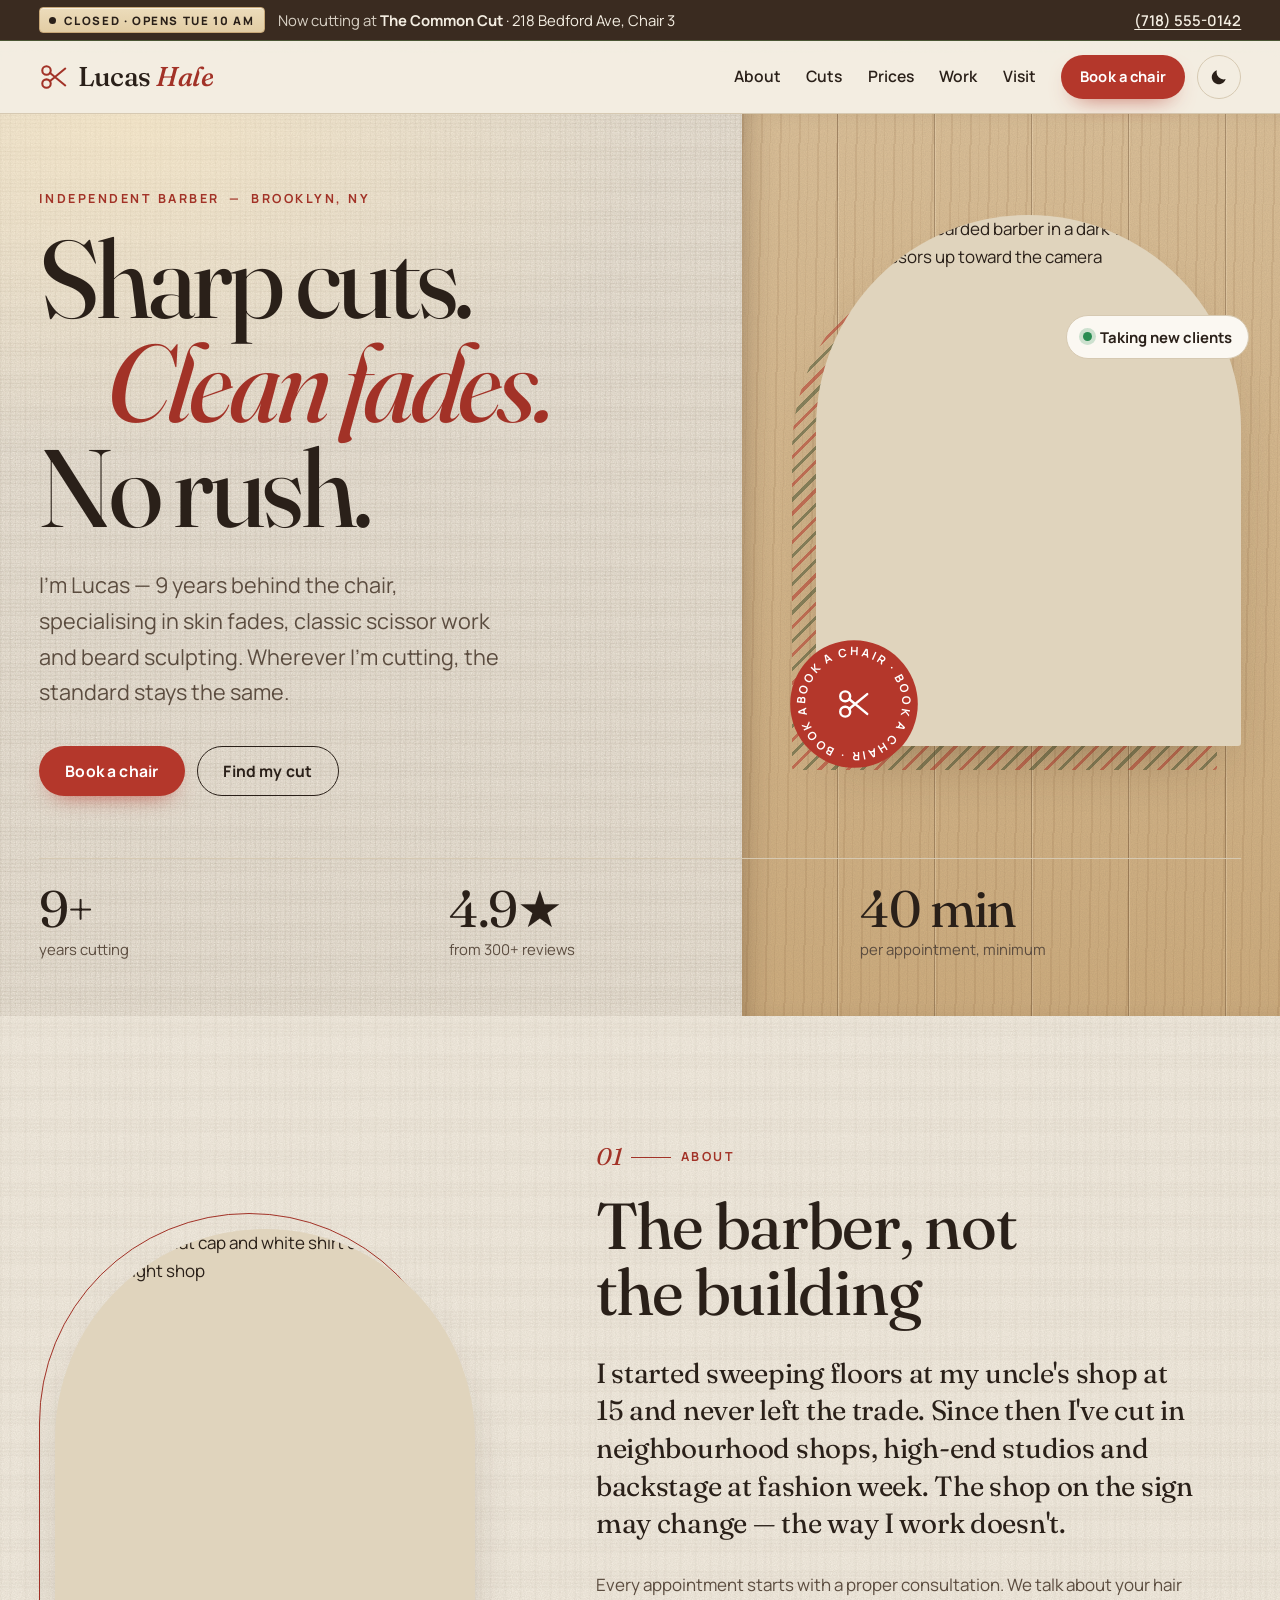
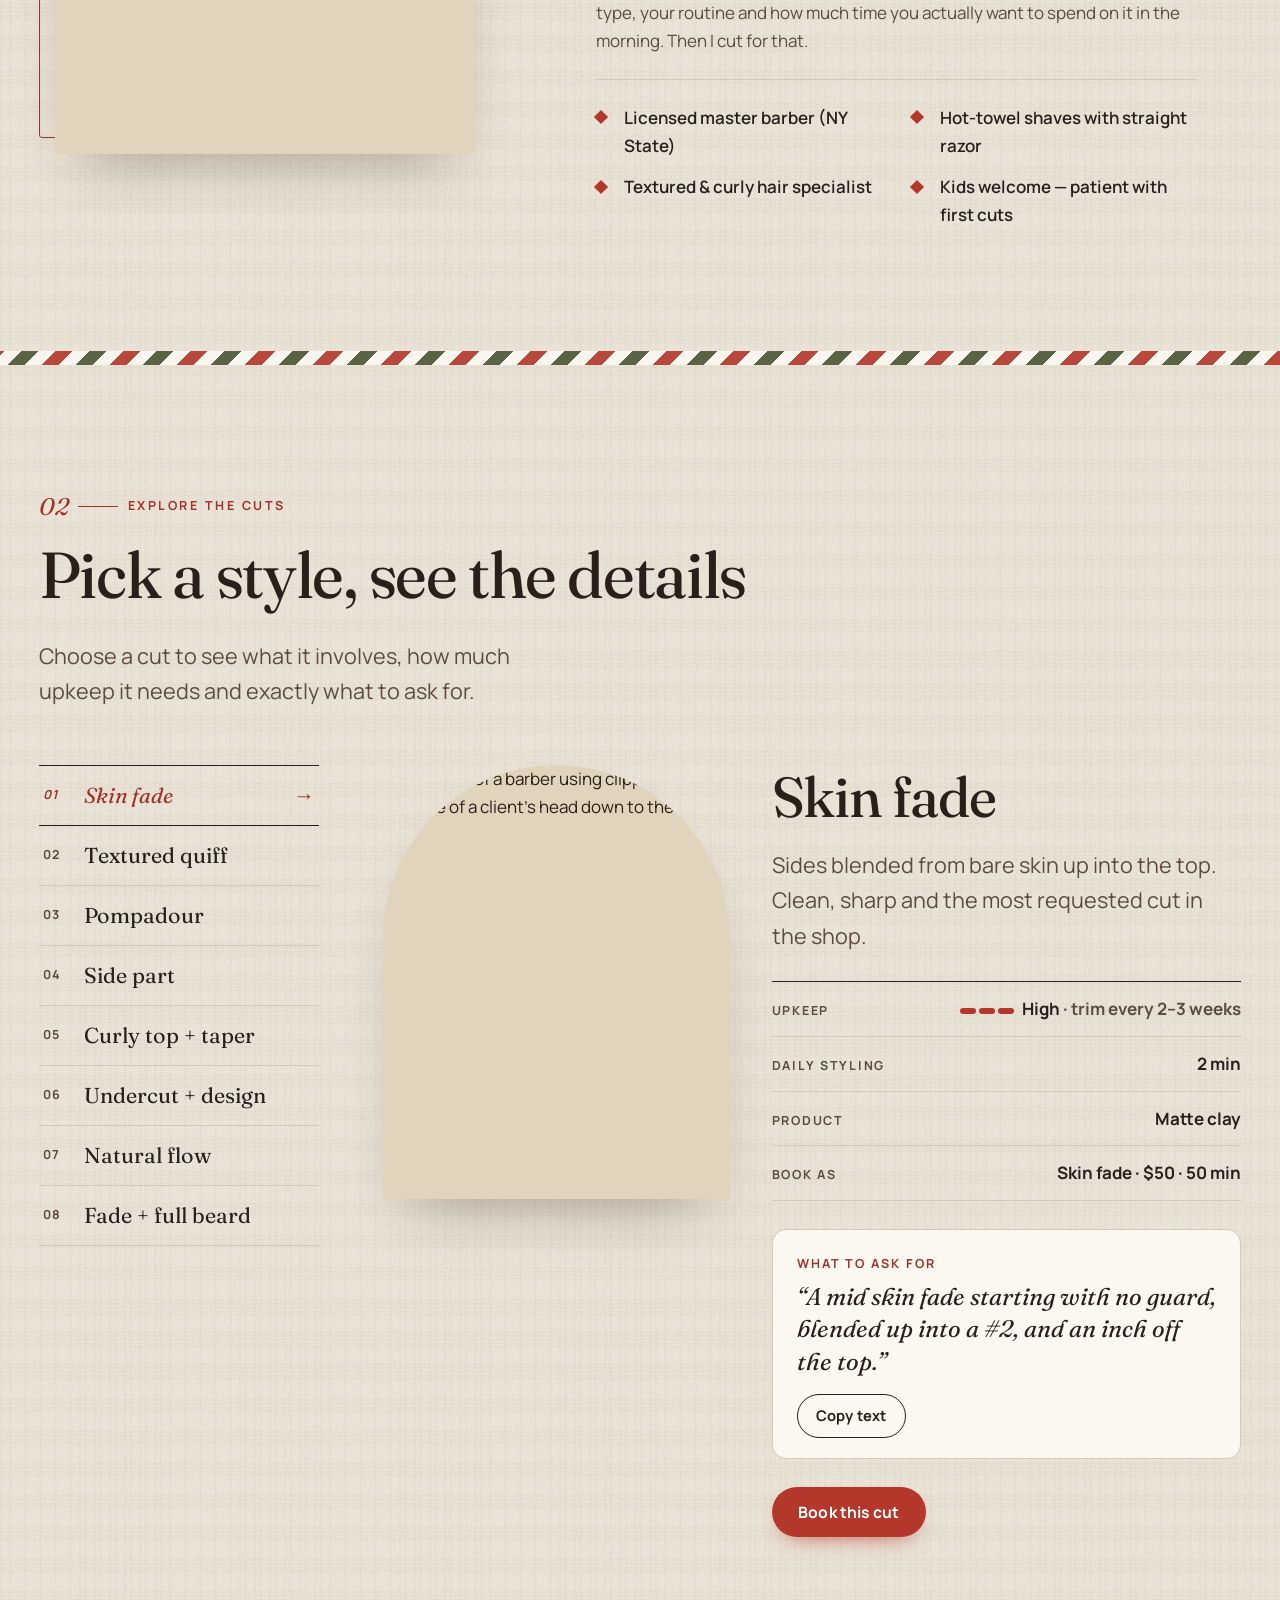
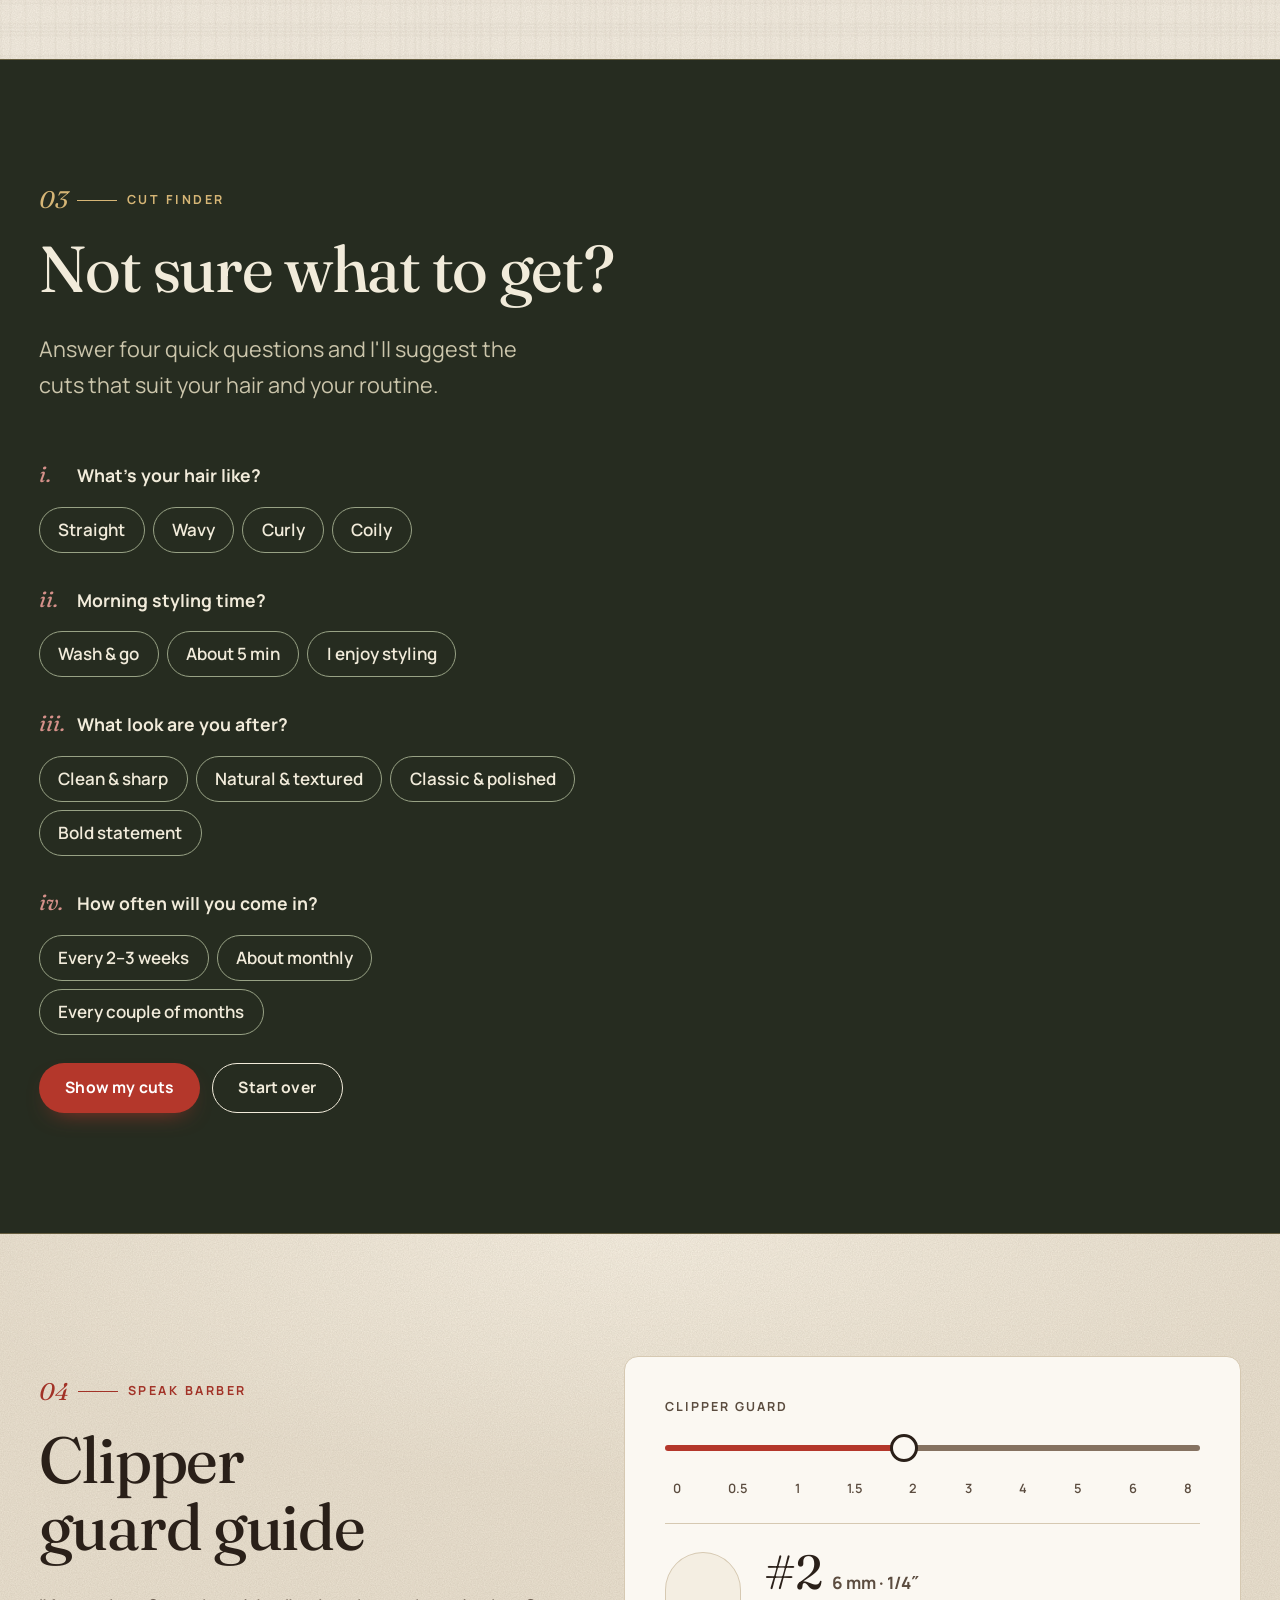
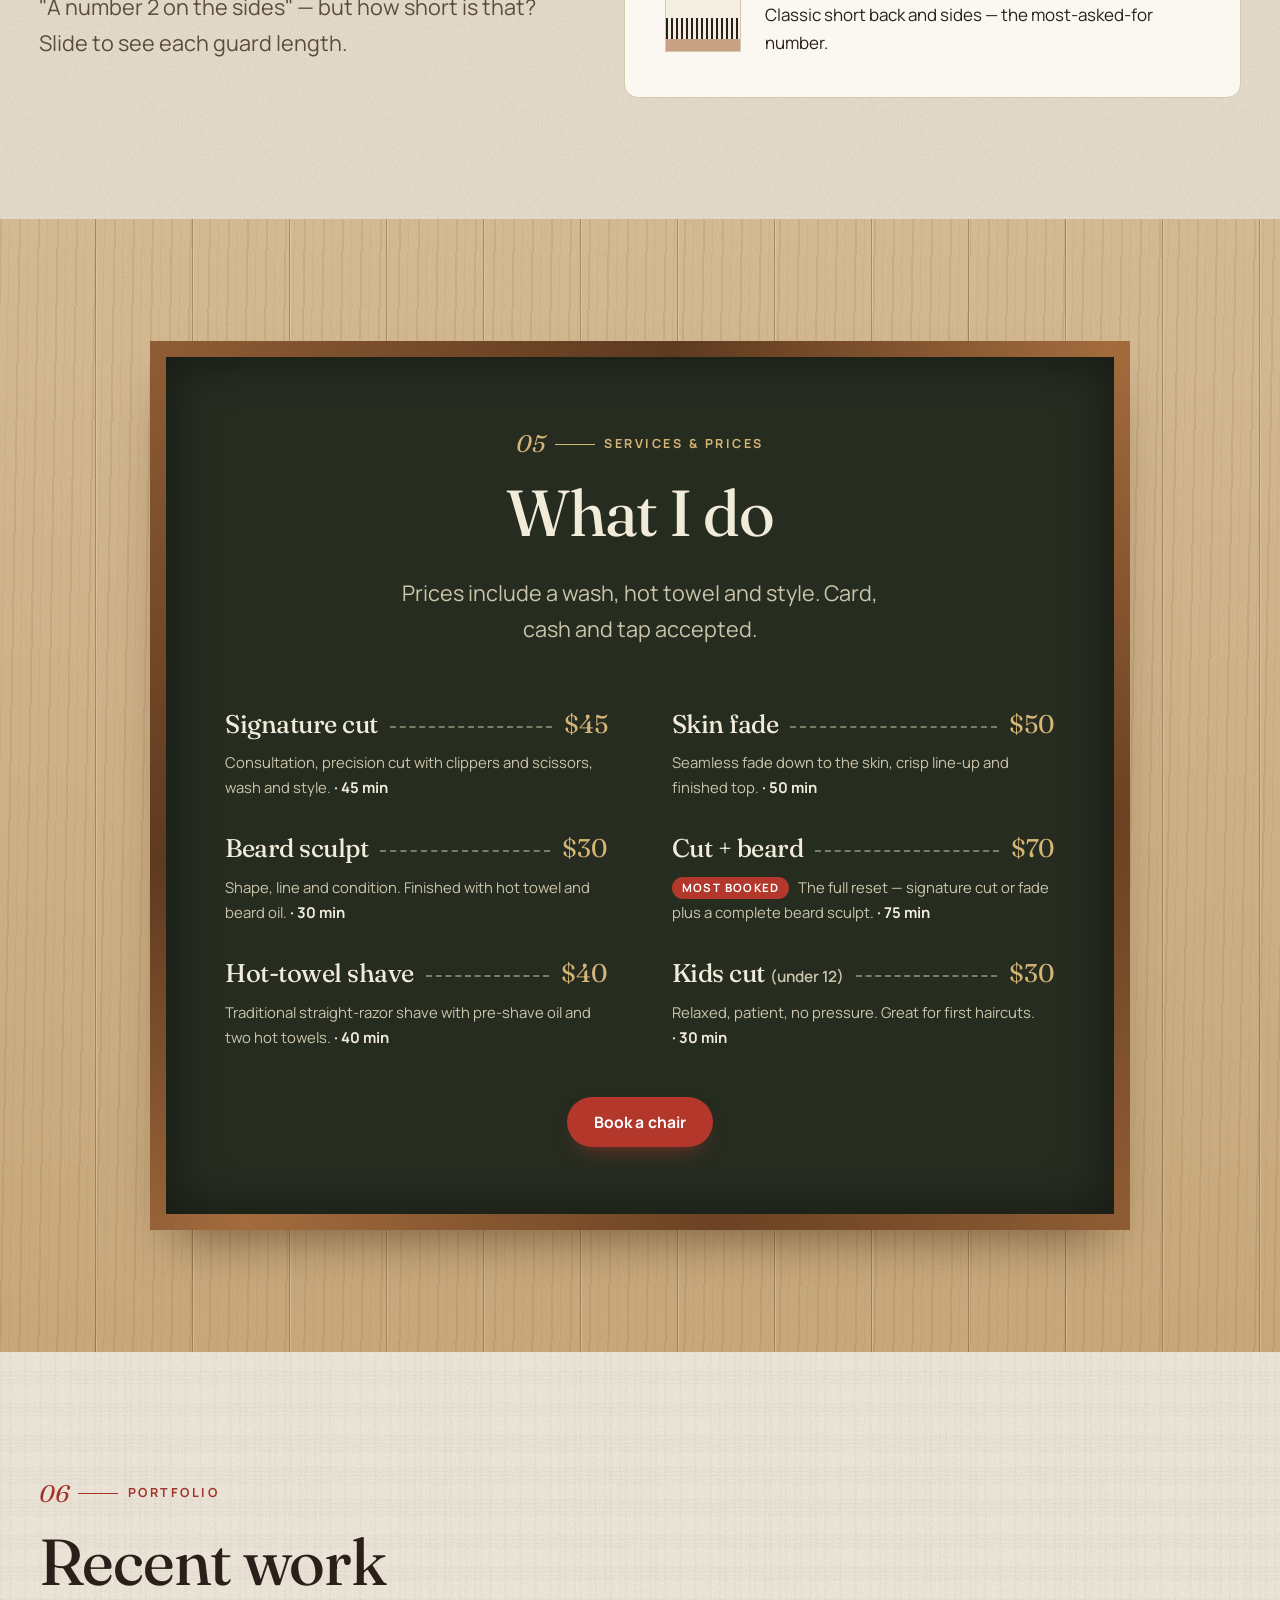
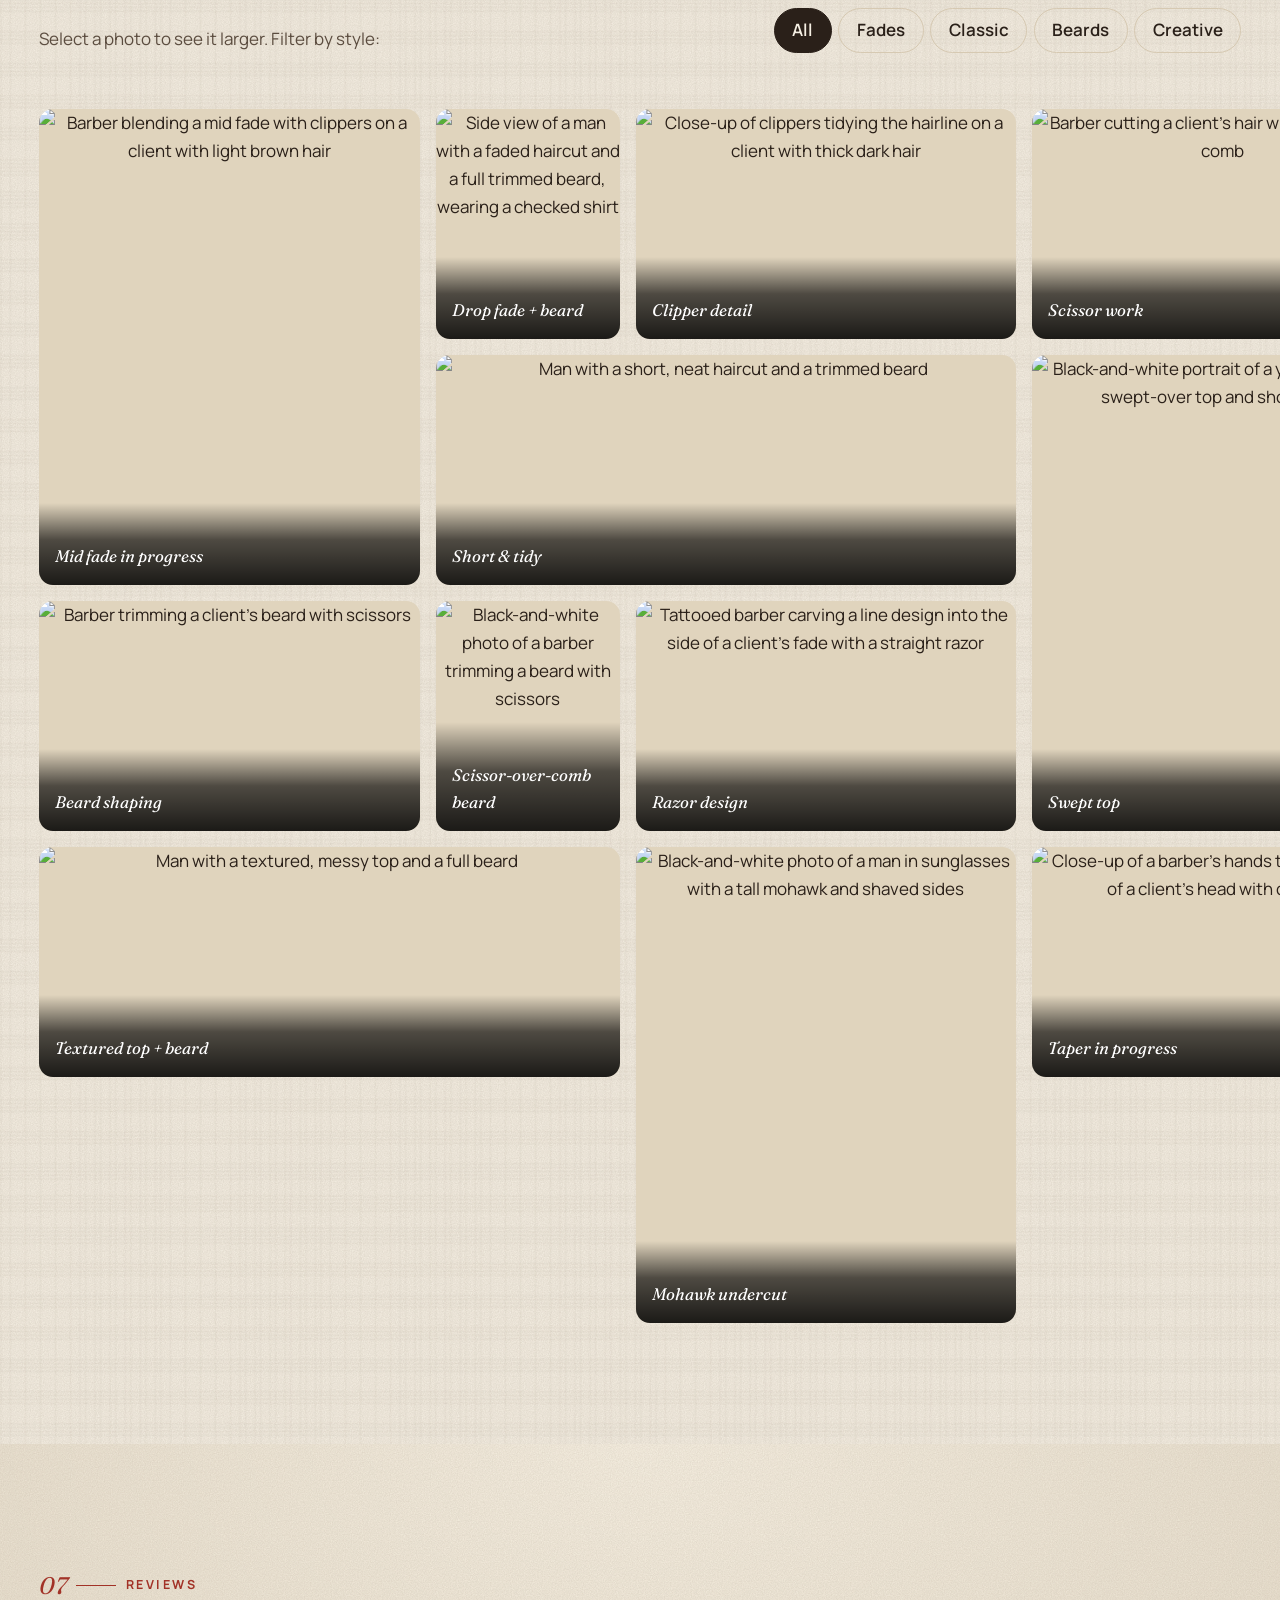
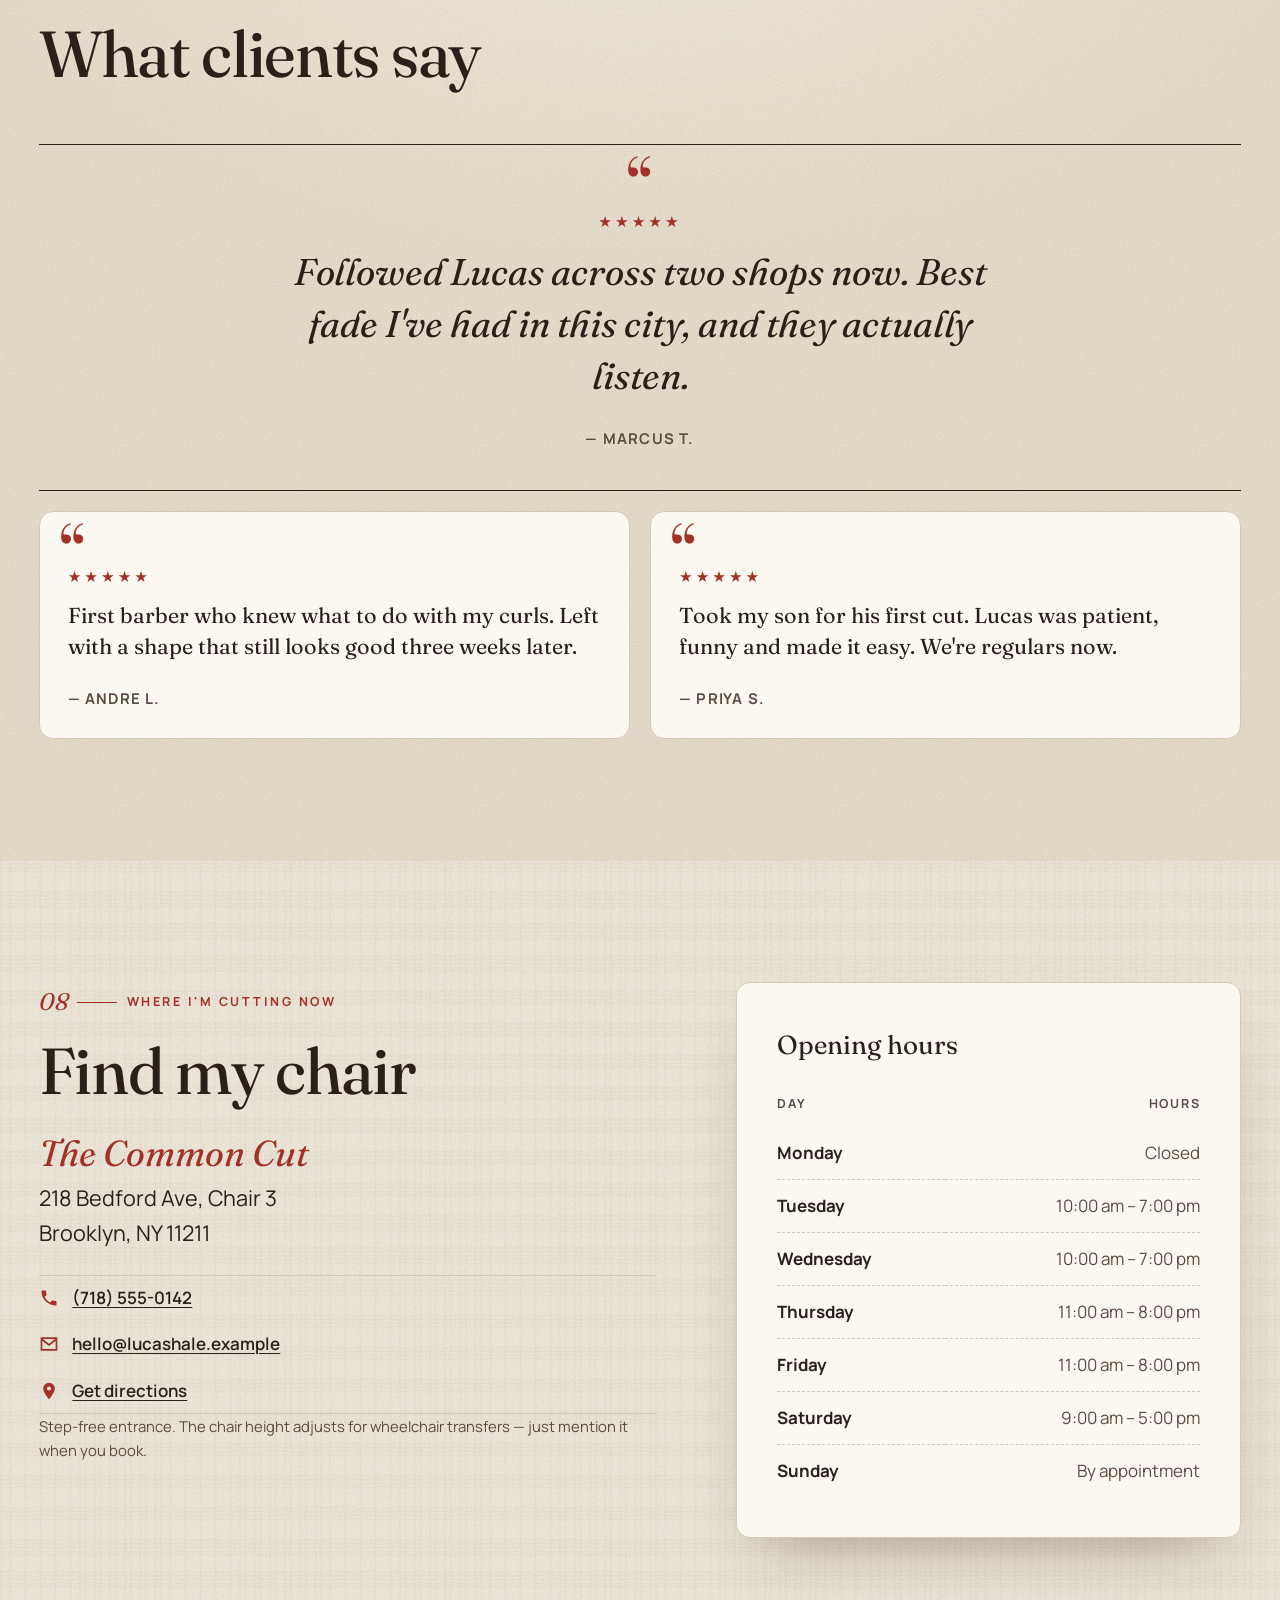
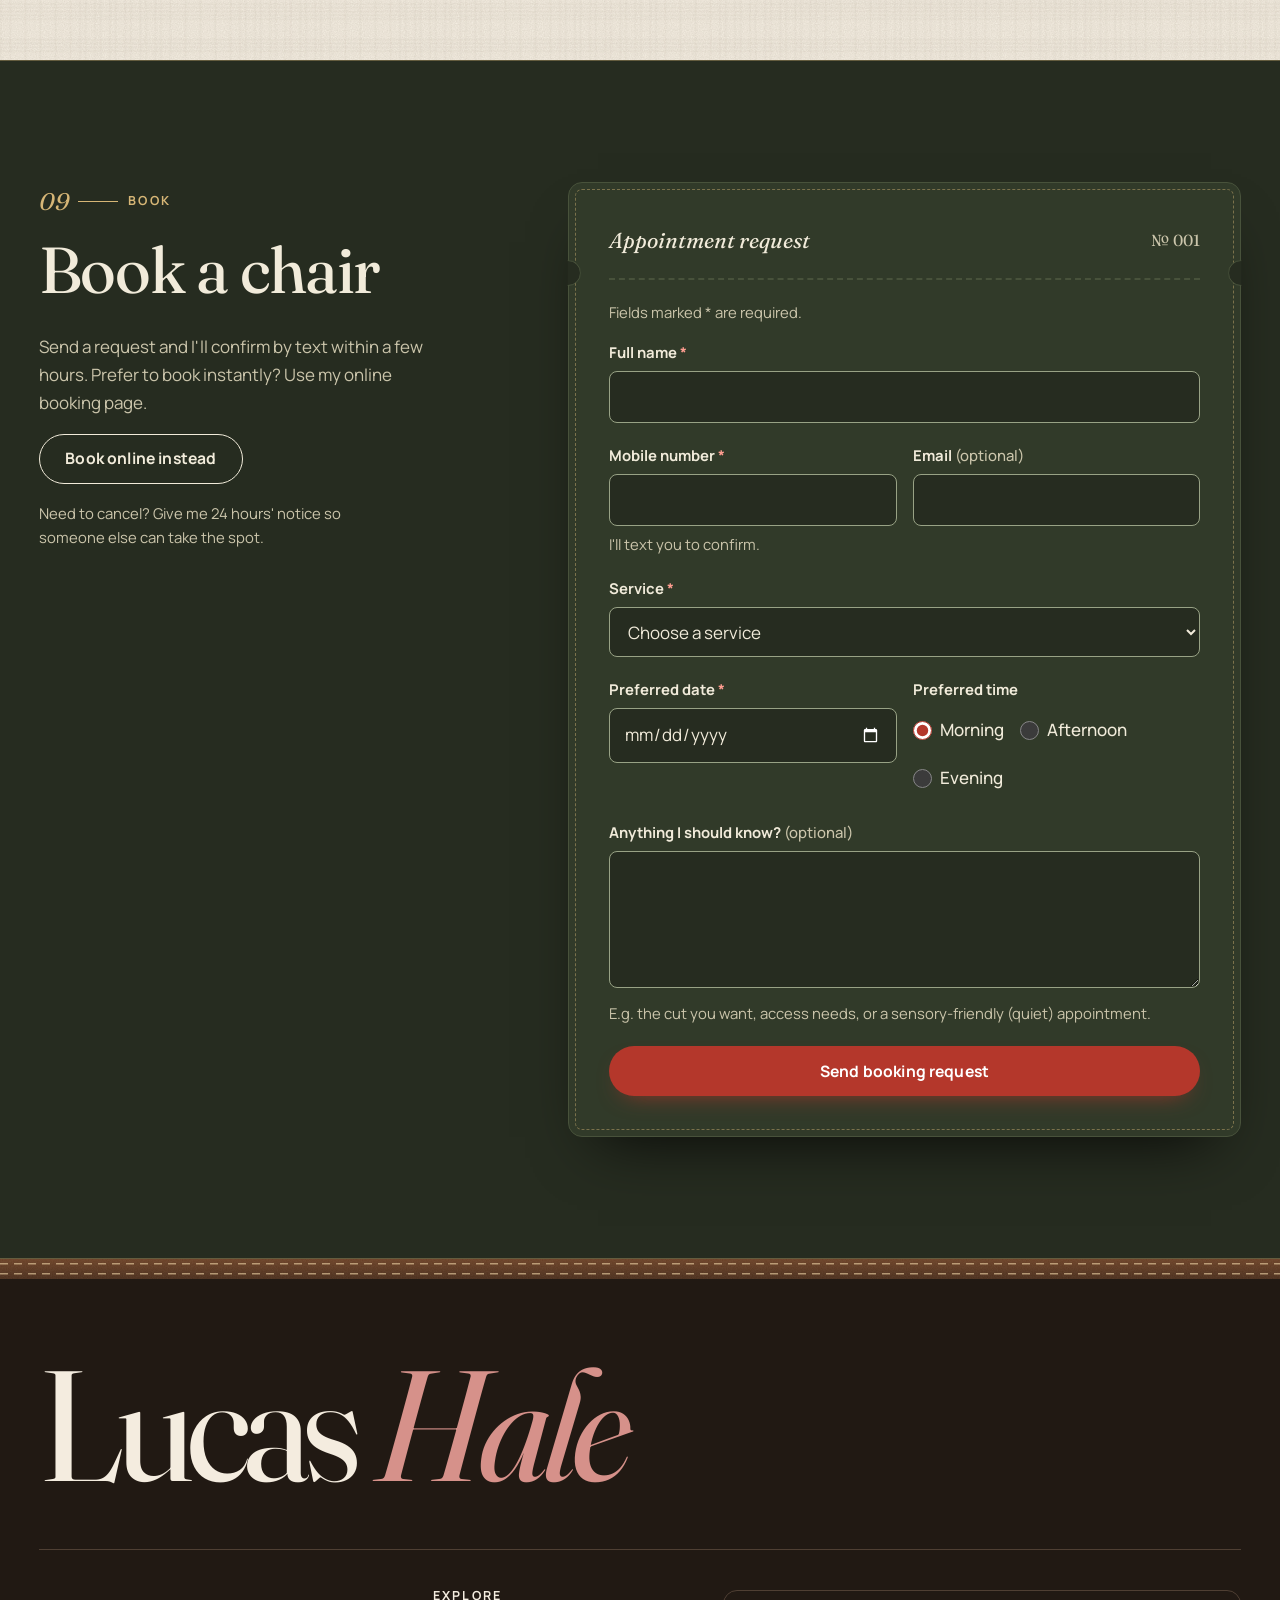
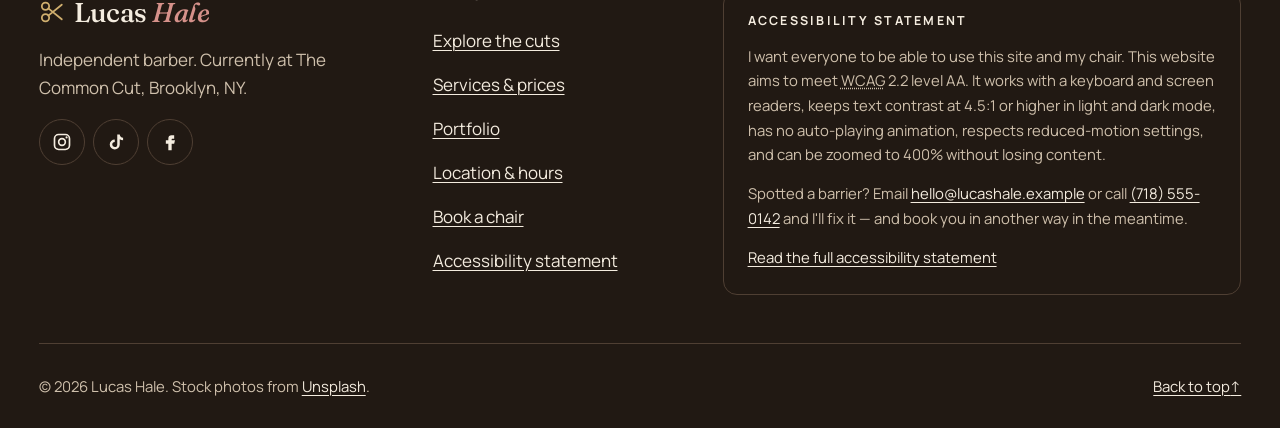
==== index.html @ 766d6c7b "Barber portfolio template with admin panel Responsive, accessible (WCAG 2.2 AA) portfolio site for a" ====
<!doctype html>
<html lang="en">
<head>
  <meta charset="utf-8">
  <meta name="viewport" content="width=device-width, initial-scale=1">
  <title>Lucas Hale — Barber | Fades, Cuts &amp; Beard Work</title>
  <meta name="description" content="Independent barber specialising in skin fades, classic scissor cuts and beard sculpting. Explore the cuts, find your style and book a chair.">
  <meta name="theme-color" content="#f4eee2">
  <meta property="og:title" content="Lucas Hale — Barber">
  <meta property="og:description" content="Fades, classic cuts and beard work. Explore the cuts and book a chair.">
  <meta property="og:type" content="website">
  <link rel="icon" href="assets/img/favicon.svg" type="image/svg+xml">
  <link rel="preconnect" href="https://fonts.googleapis.com">
  <link rel="preconnect" href="https://fonts.gstatic.com" crossorigin>
  <link rel="preconnect" href="https://images.unsplash.com">
  <link id="font-css" rel="stylesheet" href="https://fonts.googleapis.com/css2?family=Fraunces:ital,opsz,wght@0,9..144,300..700;1,9..144,300..600&family=Manrope:wght@400;500;600;700&display=swap">
  <link rel="stylesheet" href="css/styles.css">
  <script src="js/config.js"></script>
  <script src="js/core.js"></script>
  <script src="js/main.js" defer></script>
</head>
<body>
  <a class="skip-link" href="#main">Skip to main content</a>

  <!-- "Where to find me" strip — the barber moves, the strip follows -->
  <aside class="topbar" aria-label="Where to find me">
    <div class="container topbar-inner">
      <div class="topbar-where">
        <p class="open-sign" id="open-sign"></p>
        <p><span class="topbar-label">Now cutting at</span> <strong data-bind="shop.name">The Common Cut</strong><span class="topbar-addr"> · <span data-bind="shop.address.0"></span></span></p>
      </div>
      <p class="topbar-phone"><a data-href="tel:{barber.phone}" data-bind="barber.phoneDisplay" href="tel:+17185550142">(718) 555-0142</a></p>
    </div>
  </aside>

  <header class="site-header" id="top">
    <div class="container header-inner">
      <a class="brand" href="#top">
        <svg class="brand-mark" aria-hidden="true" focusable="false" viewBox="0 0 32 32" width="30" height="30"><use href="#icon-scissors"></use></svg>
        <span class="brand-text"><span data-bind="barber.firstName">Lucas</span> <span class="brand-accent" data-bind="barber.lastName">Hale</span></span>
        <span class="sr-only">, barber — back to top</span>
      </a>

      <div class="header-actions">
        <nav class="site-nav" aria-label="Main">
          <button class="nav-toggle" type="button" aria-expanded="false" aria-controls="nav-menu">
            <span class="nav-toggle-bars" aria-hidden="true"></span>
            <span class="nav-toggle-label">Menu</span>
          </button>
          <ul class="nav-menu" id="nav-menu">
            <li><a href="#about">About</a></li>
            <li><a href="#cuts">Cuts</a></li>
            <li><a href="#services">Prices</a></li>
            <li><a href="#work">Work</a></li>
            <li><a href="#find-me">Visit</a></li>
            <li class="nav-cta"><a class="btn btn-primary btn-sm" href="#book">Book a chair</a></li>
          </ul>
        </nav>
        <button class="icon-btn theme-toggle" type="button" aria-pressed="false">
          <svg class="icon-sun" aria-hidden="true" focusable="false" viewBox="0 0 24 24" width="20" height="20"><use href="#icon-sun"></use></svg>
          <svg class="icon-moon" aria-hidden="true" focusable="false" viewBox="0 0 24 24" width="20" height="20"><use href="#icon-moon"></use></svg>
          <span class="sr-only">Light theme</span>
        </button>
      </div>
    </div>
  </header>

  <main id="main" tabindex="-1">
    <noscript><p class="noscript">This site needs JavaScript for the portfolio, cut explorer and booking form. You can still call <a href="tel:+17185550142">(718) 555-0142</a> to book.</p></noscript>

    <!-- ===================== HERO ===================== -->
    <section class="hero" aria-labelledby="hero-title">
      <div class="container hero-grid">
        <div class="hero-copy">
          <p class="eyebrow"><span data-bind="barber.title">Independent barber</span> — <span data-bind="barber.city">Brooklyn, NY</span></p>
          <h1 id="hero-title" data-render="headline">Sharp cuts. Clean fades. No rush.</h1>
          <p class="lead">I'm <span data-bind="barber.firstName">Lucas</span> — <span data-bind="hero.intro"></span></p>
          <div class="hero-actions">
            <a class="btn btn-primary" href="#book">Book a chair</a>
            <a class="btn btn-ghost" href="#finder">Find my cut</a>
          </div>
        </div>

        <div class="hero-media">
          <div class="arch-frame">
            <img data-render="hero-image" alt="" width="800" height="1000" fetchpriority="high">
          </div>
          <p class="hero-badge"><span class="dot" aria-hidden="true"></span> <span data-bind="hero.available">Taking new clients</span></p>
          <a class="seal" href="#book" aria-label="Book a chair">
            <svg viewBox="0 0 120 120" aria-hidden="true" focusable="false">
              <defs><path id="seal-path" d="M60,60 m-44,0 a44,44 0 1,1 88,0 a44,44 0 1,1 -88,0"/></defs>
              <circle cx="60" cy="60" r="58" class="seal-bg"/>
              <text class="seal-text"><textPath href="#seal-path">BOOK A CHAIR · BOOK A CHAIR · BOOK A CHAIR ·</textPath></text>
              <g class="seal-icon" transform="translate(44 44)"><use href="#icon-scissors" width="32" height="32"/></g>
            </svg>
          </a>
        </div>
      </div>

      <div class="container">
        <ul class="hero-stats" aria-label="At a glance">
          <li><strong><span data-bind="barber.yearsCutting">9</span>+</strong> <span>years cutting</span></li>
          <li><strong><span data-bind="barber.rating">4.9</span><span aria-hidden="true">★</span><span class="sr-only"> stars</span></strong> <span>from <span data-bind="barber.reviewCount">300+</span> reviews</span></li>
          <li><strong data-bind="hero.statValue">40 min</strong> <span data-bind="hero.statLabel">per appointment, minimum</span></li>
        </ul>
      </div>
    </section>

    <!-- ===================== ABOUT ===================== -->
    <section class="section" id="about" aria-labelledby="about-title" data-section="about">
      <div class="container about-grid">
        <div class="about-media">
          <div class="arch-frame"><img data-render="about-image" alt="" width="800" height="1000" loading="lazy"></div>
        </div>
        <div class="about-body">
          <p class="eyebrow"><span class="num" aria-hidden="true"></span>About</p>
          <h2 id="about-title" data-bind="about.heading">The barber, not the building</h2>
          <div class="about-text" data-render="about-text"></div>
          <ul class="checklist" data-render="about-highlights"></ul>
        </div>
      </div>
    </section>

    <div class="pole" aria-hidden="true"></div>

    <!-- ===================== CUT EXPLORER ===================== -->
    <section class="section" id="cuts" aria-labelledby="cuts-title">
      <div class="container">
        <div class="section-head">
          <p class="eyebrow"><span class="num" aria-hidden="true"></span><span data-bind="text.cuts.eyebrow">Explore the cuts</span></p>
          <h2 id="cuts-title" data-bind="text.cuts.title">Pick a style, see the details</h2>
          <p data-bind="text.cuts.intro"></p>
        </div>
        <div class="explorer">
          <div class="explorer-tabs" role="tablist" aria-label="Haircut styles" data-render="cut-tabs"></div>
          <div class="explorer-panel" role="tabpanel" id="cut-panel" tabindex="0" data-render="cut-panel"></div>
        </div>
      </div>
    </section>

    <!-- ===================== CUT FINDER ===================== -->
    <section class="section invert" id="finder" aria-labelledby="finder-title" data-section="finder">
      <div class="container finder-grid">
        <div class="section-head">
          <p class="eyebrow"><span class="num" aria-hidden="true"></span><span data-bind="text.finder.eyebrow">Cut finder</span></p>
          <h2 id="finder-title" data-bind="text.finder.title">Not sure what to get?</h2>
          <p data-bind="text.finder.intro"></p>
        </div>

        <form class="finder" id="finder-form" novalidate>
          <fieldset class="quiz-q">
            <legend><span class="q-num" aria-hidden="true">i.</span> What's your hair like?</legend>
            <div class="choices">
              <label class="choice"><input type="radio" name="hair" value="straight"><span>Straight</span></label>
              <label class="choice"><input type="radio" name="hair" value="wavy"><span>Wavy</span></label>
              <label class="choice"><input type="radio" name="hair" value="curly"><span>Curly</span></label>
              <label class="choice"><input type="radio" name="hair" value="coily"><span>Coily</span></label>
            </div>
          </fieldset>
          <fieldset class="quiz-q">
            <legend><span class="q-num" aria-hidden="true">ii.</span> Morning styling time?</legend>
            <div class="choices">
              <label class="choice"><input type="radio" name="effort" value="low"><span>Wash &amp; go</span></label>
              <label class="choice"><input type="radio" name="effort" value="medium"><span>About 5 min</span></label>
              <label class="choice"><input type="radio" name="effort" value="high"><span>I enjoy styling</span></label>
            </div>
          </fieldset>
          <fieldset class="quiz-q">
            <legend><span class="q-num" aria-hidden="true">iii.</span> What look are you after?</legend>
            <div class="choices">
              <label class="choice"><input type="radio" name="vibe" value="sharp"><span>Clean &amp; sharp</span></label>
              <label class="choice"><input type="radio" name="vibe" value="natural"><span>Natural &amp; textured</span></label>
              <label class="choice"><input type="radio" name="vibe" value="classic"><span>Classic &amp; polished</span></label>
              <label class="choice"><input type="radio" name="vibe" value="bold"><span>Bold statement</span></label>
            </div>
          </fieldset>
          <fieldset class="quiz-q">
            <legend><span class="q-num" aria-hidden="true">iv.</span> How often will you come in?</legend>
            <div class="choices">
              <label class="choice"><input type="radio" name="visits" value="often"><span>Every 2–3 weeks</span></label>
              <label class="choice"><input type="radio" name="visits" value="monthly"><span>About monthly</span></label>
              <label class="choice"><input type="radio" name="visits" value="rarely"><span>Every couple of months</span></label>
            </div>
          </fieldset>
          <div class="finder-actions">
            <button class="btn btn-primary" type="submit">Show my cuts</button>
            <button class="btn btn-ghost" type="reset">Start over</button>
          </div>
          <p class="error" id="finder-error" hidden></p>
        </form>

        <div class="finder-results" id="finder-results"></div>
      </div>
    </section>

    <!-- ===================== CLIPPER GUARD GUIDE ===================== -->
    <section class="section section-alt" id="guards" aria-labelledby="guards-title" data-section="guards">
      <div class="container guards-grid">
        <div class="section-head">
          <p class="eyebrow"><span class="num" aria-hidden="true"></span><span data-bind="text.guards.eyebrow">Speak barber</span></p>
          <h2 id="guards-title" data-bind="text.guards.title">Clipper guard guide</h2>
          <p data-bind="text.guards.intro"></p>
        </div>
        <div class="guard-tool">
          <label class="guard-label" for="guard-range">Clipper guard</label>
          <input type="range" id="guard-range" min="0" max="9" step="1" value="4" aria-describedby="guard-desc">
          <div class="guard-scale" aria-hidden="true" data-render="guard-scale"></div>
          <div class="guard-readout">
            <div class="guard-visual" aria-hidden="true"><span class="guard-hair"></span></div>
            <div>
              <p class="guard-number" id="guard-number"></p>
              <p class="guard-desc" id="guard-desc"></p>
            </div>
          </div>
        </div>
      </div>
    </section>

    <!-- ===================== SERVICES (menu board) ===================== -->
    <section class="section invert" id="services" aria-labelledby="services-title">
      <div class="container">
        <div class="menu-board">
          <div class="section-head section-head-center">
            <p class="eyebrow"><span class="num" aria-hidden="true"></span><span data-bind="text.services.eyebrow">Services &amp; prices</span></p>
            <h2 id="services-title" data-bind="text.services.title">What I do</h2>
            <p data-bind="text.services.intro"></p>
          </div>
          <ul class="menu" role="list" data-render="services"></ul>
          <p class="menu-foot"><a class="btn btn-primary" href="#book">Book a chair</a></p>
        </div>
      </div>
    </section>

    <!-- ===================== PORTFOLIO ===================== -->
    <section class="section" id="work" aria-labelledby="work-title" data-section="portfolio">
      <div class="container">
        <div class="section-head section-head-row">
          <div>
            <p class="eyebrow"><span class="num" aria-hidden="true"></span><span data-bind="text.work.eyebrow">Portfolio</span></p>
            <h2 id="work-title" data-bind="text.work.title">Recent work</h2>
            <p data-bind="text.work.intro"></p>
          </div>
          <div class="filters" role="group" aria-label="Filter portfolio by style" data-render="filters"></div>
        </div>
        <p class="sr-only" id="gallery-status" role="status" aria-live="polite"></p>
        <ul class="gallery" role="list" data-render="gallery"></ul>
      </div>
    </section>

    <dialog class="lightbox" id="lightbox" aria-labelledby="lightbox-caption">
      <div class="lightbox-inner">
        <button type="button" class="icon-btn lightbox-close" data-action="close">
          <svg aria-hidden="true" focusable="false" viewBox="0 0 24 24" width="24" height="24"><use href="#icon-close"></use></svg>
          <span class="sr-only">Close photo viewer</span>
        </button>
        <figure>
          <img id="lightbox-img" src="" alt="">
          <figcaption id="lightbox-caption"></figcaption>
        </figure>
        <div class="lightbox-nav">
          <button type="button" class="btn btn-ghost btn-sm" data-action="prev"><span aria-hidden="true">←</span> Previous<span class="sr-only"> photo</span></button>
          <p class="lightbox-count" id="lightbox-count"></p>
          <button type="button" class="btn btn-ghost btn-sm" data-action="next">Next<span class="sr-only"> photo</span> <span aria-hidden="true">→</span></button>
        </div>
      </div>
    </dialog>

    <!-- ===================== REVIEWS ===================== -->
    <section class="section section-alt" id="reviews" aria-labelledby="reviews-title" data-section="reviews">
      <div class="container">
        <div class="section-head">
          <p class="eyebrow"><span class="num" aria-hidden="true"></span><span data-bind="text.reviews.eyebrow">Reviews</span></p>
          <h2 id="reviews-title" data-bind="text.reviews.title">What clients say</h2>
        </div>
        <ul class="reviews" role="list" data-render="reviews"></ul>
      </div>
    </section>

    <!-- ===================== FIND ME ===================== -->
    <section class="section" id="find-me" aria-labelledby="find-title">
      <div class="container find-grid">
        <div class="find-main">
          <p class="eyebrow"><span class="num" aria-hidden="true"></span><span data-bind="text.find.eyebrow">Where I'm cutting now</span></p>
          <h2 id="find-title" data-bind="text.find.title">Find my chair</h2>
          <p class="shop-name" data-bind="shop.name">The Common Cut</p>
          <address class="shop-address" data-render="shop-address"></address>
          <ul class="contact-list" role="list">
            <li>
              <svg aria-hidden="true" focusable="false" viewBox="0 0 24 24" width="20" height="20"><use href="#icon-phone"></use></svg>
              <a data-href="tel:{barber.phone}" data-bind="barber.phoneDisplay" href="tel:+17185550142">(718) 555-0142</a>
            </li>
            <li>
              <svg aria-hidden="true" focusable="false" viewBox="0 0 24 24" width="20" height="20"><use href="#icon-mail"></use></svg>
              <a data-href="mailto:{barber.email}" data-bind="barber.email" href="mailto:hello@lucashale.example">hello@lucashale.example</a>
            </li>
            <li>
              <svg aria-hidden="true" focusable="false" viewBox="0 0 24 24" width="20" height="20"><use href="#icon-pin"></use></svg>
              <a data-href="{shop.mapUrl}" href="#" target="_blank" rel="noopener">Get directions<span class="sr-only"> (opens in a new tab)</span></a>
            </li>
          </ul>
          <p class="note" data-bind="shop.accessNote"></p>
        </div>
        <div class="hours-card">
          <table class="hours">
            <caption>Opening hours</caption>
            <thead><tr><th scope="col">Day</th><th scope="col">Hours</th></tr></thead>
            <tbody data-render="hours"></tbody>
          </table>
        </div>
      </div>
    </section>

    <!-- ===================== BOOKING ===================== -->
    <section class="section invert" id="book" aria-labelledby="book-title">
      <div class="container book-grid">
        <div class="book-intro">
          <p class="eyebrow"><span class="num" aria-hidden="true"></span><span data-bind="text.book.eyebrow">Book</span></p>
          <h2 id="book-title" data-bind="text.book.title">Book a chair</h2>
          <p class="muted" data-bind="text.book.intro"></p>
          <p><a class="btn btn-ghost" data-href="{barber.bookingUrl}" href="#" target="_blank" rel="noopener">Book online instead<span class="sr-only"> (opens in a new tab)</span></a></p>
          <p class="small muted" data-bind="text.book.policy"></p>
        </div>

        <!-- Point the action at your form service (Formspree, Netlify Forms, etc.) -->
        <form class="book-form ticket" id="book-form" action="#" method="post" novalidate>
          <p class="ticket-head"><span>Appointment request</span><span aria-hidden="true">№ 001</span></p>
          <p class="small muted">Fields marked <span aria-hidden="true">*</span><span class="sr-only">with an asterisk</span> are required.</p>

          <div class="field">
            <label for="f-name">Full name <span class="req" aria-hidden="true">*</span></label>
            <input id="f-name" name="name" type="text" autocomplete="name" required aria-describedby="f-name-error">
            <p class="error" id="f-name-error" hidden></p>
          </div>

          <div class="field-row">
            <div class="field">
              <label for="f-phone">Mobile number <span class="req" aria-hidden="true">*</span></label>
              <input id="f-phone" name="phone" type="tel" autocomplete="tel" inputmode="tel" required aria-describedby="f-phone-hint f-phone-error">
              <p class="hint" id="f-phone-hint">I'll text you to confirm.</p>
              <p class="error" id="f-phone-error" hidden></p>
            </div>
            <div class="field">
              <label for="f-email">Email <span class="optional">(optional)</span></label>
              <input id="f-email" name="email" type="email" autocomplete="email" aria-describedby="f-email-error">
              <p class="error" id="f-email-error" hidden></p>
            </div>
          </div>

          <div class="field">
            <label for="f-service">Service <span class="req" aria-hidden="true">*</span></label>
            <select id="f-service" name="service" required aria-describedby="f-service-error">
              <option value="">Choose a service</option>
            </select>
            <p class="error" id="f-service-error" hidden></p>
          </div>

          <div class="field-row">
            <div class="field">
              <label for="f-date">Preferred date <span class="req" aria-hidden="true">*</span></label>
              <input id="f-date" name="date" type="date" required aria-describedby="f-date-error">
              <p class="error" id="f-date-error" hidden></p>
            </div>
            <fieldset class="field">
              <legend>Preferred time</legend>
              <div class="radios">
                <label class="radio"><input type="radio" name="time" value="morning" checked> Morning</label>
                <label class="radio"><input type="radio" name="time" value="afternoon"> Afternoon</label>
                <label class="radio"><input type="radio" name="time" value="evening"> Evening</label>
              </div>
            </fieldset>
          </div>

          <div class="field">
            <label for="f-notes">Anything I should know? <span class="optional">(optional)</span></label>
            <textarea id="f-notes" name="notes" rows="4" aria-describedby="f-notes-hint"></textarea>
            <p class="hint" id="f-notes-hint">E.g. the cut you want, access needs, or a sensory-friendly (quiet) appointment.</p>
          </div>

          <button class="btn btn-primary btn-block" type="submit">Send booking request</button>
          <div class="form-status" id="form-status" role="status" aria-live="polite" tabindex="-1"></div>
        </form>
      </div>
    </section>
  </main>

  <!-- ===================== FOOTER ===================== -->
  <footer class="site-footer tone-dark">
    <div class="strop" aria-hidden="true"></div>
    <div class="container">
      <p class="footer-wordmark" aria-hidden="true"><span data-bind="barber.firstName">Lucas</span> <em data-bind="barber.lastName">Hale</em></p>
      <div class="footer-grid">
        <div>
          <p class="brand brand-footer">
            <svg class="brand-mark" aria-hidden="true" focusable="false" viewBox="0 0 32 32" width="26" height="26"><use href="#icon-scissors"></use></svg>
            <span class="brand-text"><span data-bind="barber.firstName">Lucas</span> <span class="brand-accent" data-bind="barber.lastName">Hale</span></span>
          </p>
          <p><span data-bind="barber.title">Independent barber</span>. Currently at <span data-bind="shop.name">The Common Cut</span>, <span data-bind="barber.city">Brooklyn, NY</span>.</p>
          <ul class="social" role="list">
            <li><a data-href="{barber.social.instagram}" href="#" target="_blank" rel="noopener"><svg aria-hidden="true" focusable="false" viewBox="0 0 24 24" width="20" height="20"><use href="#icon-instagram"></use></svg><span class="sr-only">Instagram (opens in a new tab)</span></a></li>
            <li><a data-href="{barber.social.tiktok}" href="#" target="_blank" rel="noopener"><svg aria-hidden="true" focusable="false" viewBox="0 0 24 24" width="20" height="20"><use href="#icon-tiktok"></use></svg><span class="sr-only">TikTok (opens in a new tab)</span></a></li>
            <li><a data-href="{barber.social.facebook}" href="#" target="_blank" rel="noopener"><svg aria-hidden="true" focusable="false" viewBox="0 0 24 24" width="20" height="20"><use href="#icon-facebook"></use></svg><span class="sr-only">Facebook (opens in a new tab)</span></a></li>
          </ul>
        </div>

        <nav aria-label="Footer">
          <h2 class="footer-title">Explore</h2>
          <ul class="footer-links" role="list">
            <li><a href="#cuts">Explore the cuts</a></li>
            <li><a href="#services">Services &amp; prices</a></li>
            <li><a href="#work">Portfolio</a></li>
            <li><a href="#find-me">Location &amp; hours</a></li>
            <li><a href="#book">Book a chair</a></li>
            <li><a href="accessibility.html">Accessibility statement</a></li>
          </ul>
        </nav>

        <section class="a11y-statement" aria-labelledby="a11y-title">
          <h2 class="footer-title" id="a11y-title">Accessibility statement</h2>
          <p>I want everyone to be able to use this site and my chair. This website aims to meet <abbr title="Web Content Accessibility Guidelines">WCAG</abbr> 2.2 level AA. It works with a keyboard and screen readers, keeps text contrast at 4.5:1 or higher in light and dark mode, has no auto-playing animation, respects reduced-motion settings, and can be zoomed to 400% without losing content.</p>
          <p>Spotted a barrier? Email <a data-href="mailto:{barber.email}" data-bind="barber.email" href="mailto:hello@lucashale.example">hello@lucashale.example</a> or call <a data-href="tel:{barber.phone}" data-bind="barber.phoneDisplay" href="tel:+17185550142">(718) 555-0142</a> and I'll fix it — and book you in another way in the meantime.</p>
          <p><a href="accessibility.html">Read the full accessibility statement</a></p>
        </section>
      </div>
      <div class="footer-bottom">
        <p>© <span id="year">2026</span> <span data-bind="barber.firstName">Lucas</span> <span data-bind="barber.lastName">Hale</span>. Stock photos from <a href="https://unsplash.com" target="_blank" rel="noopener">Unsplash<span class="sr-only"> (opens in a new tab)</span></a>.</p>
        <p><a href="#top">Back to top <span aria-hidden="true">↑</span></a></p>
      </div>
    </div>
  </footer>

  <!-- Icon sprite -->
  <svg width="0" height="0" style="position:absolute" aria-hidden="true" focusable="false">
    <symbol id="icon-scissors" viewBox="0 0 32 32"><g fill="none" stroke="currentColor" stroke-width="2.2" stroke-linecap="round"><circle cx="8" cy="9" r="4.5"/><circle cx="8" cy="23" r="4.5"/><path d="M11.5 11.5L28 25M11.5 20.5L28 7"/></g></symbol>
    <symbol id="icon-phone" viewBox="0 0 24 24"><path fill="currentColor" d="M6.6 10.8a15.1 15.1 0 006.6 6.6l2.2-2.2a1 1 0 011-.25 11.4 11.4 0 003.6.57 1 1 0 011 1V20a1 1 0 01-1 1A17 17 0 013 4a1 1 0 011-1h3.5a1 1 0 011 1c0 1.25.2 2.45.57 3.57a1 1 0 01-.25 1z"/></symbol>
    <symbol id="icon-mail" viewBox="0 0 24 24"><path fill="none" stroke="currentColor" stroke-width="2" d="M3 5h18v14H3zM3 6l9 7 9-7"/></symbol>
    <symbol id="icon-pin" viewBox="0 0 24 24"><path fill="currentColor" d="M12 2a7 7 0 00-7 7c0 5.25 7 13 7 13s7-7.75 7-13a7 7 0 00-7-7zm0 9.5A2.5 2.5 0 1112 6.5a2.5 2.5 0 010 5z"/></symbol>
    <symbol id="icon-instagram" viewBox="0 0 24 24"><g fill="none" stroke="currentColor" stroke-width="2"><rect x="3" y="3" width="18" height="18" rx="5"/><circle cx="12" cy="12" r="4"/></g><circle cx="17.5" cy="6.5" r="1.3" fill="currentColor"/></symbol>
    <symbol id="icon-tiktok" viewBox="0 0 24 24"><path fill="currentColor" d="M16.5 3a4.5 4.5 0 004 4v3a7.4 7.4 0 01-4-1.2V15a6 6 0 11-6-6v3.1a3 3 0 103 2.9V3z"/></symbol>
    <symbol id="icon-facebook" viewBox="0 0 24 24"><path fill="currentColor" d="M14 8h3V4h-3a4 4 0 00-4 4v2H7v4h3v8h4v-8h3l1-4h-4V8.5a.5.5 0 01.5-.5z"/></symbol>
    <symbol id="icon-close" viewBox="0 0 24 24"><path d="M6 6l12 12M18 6L6 18" stroke="currentColor" stroke-width="2" stroke-linecap="round" fill="none"/></symbol>
    <symbol id="icon-sun" viewBox="0 0 24 24"><g fill="none" stroke="currentColor" stroke-width="2" stroke-linecap="round"><circle cx="12" cy="12" r="4.5"/><path d="M12 2v2M12 20v2M4.2 4.2l1.4 1.4M18.4 18.4l1.4 1.4M2 12h2M20 12h2M4.2 19.8l1.4-1.4M18.4 5.6l1.4-1.4"/></g></symbol>
    <symbol id="icon-moon" viewBox="0 0 24 24"><path fill="currentColor" d="M20 14.5A8.5 8.5 0 019.5 4a8.5 8.5 0 1010.5 10.5z"/></symbol>
  </svg>
</body>
</html>
---- css/styles.css ----
/* =========================================================
   Barber portfolio — "Organic barbershop" theme.
   Mobile-first. Colours, fonts and shapes are tokens set by
   js/core.js from js/config.js (editable in the admin panel).
   The values below are the no-JS fallbacks.
   ========================================================= */

:root {
  --accent: #b4372b;
  --on-accent: #ffffff;
  --accent-on-dark: #e0786d;
  --accent-on-light: #a3322a;

  --font-display: "Fraunces", Georgia, "Times New Roman", serif;
  --font-body: "Manrope", system-ui, -apple-system, "Segoe UI", Roboto, Arial, sans-serif;
  --heading-transform: none;
  --heading-weight: 450;
  --heading-tracking: -0.02em;

  --radius: 14px;
  --radius-sm: 8px;
  --radius-btn: 999px;
  --arch: 999px 999px 14px 14px;

  --fs-xs: 0.78rem;
  --fs-sm: clamp(0.875rem, 0.85rem + 0.1vw, 0.95rem);
  --fs-base: clamp(1rem, 0.97rem + 0.15vw, 1.0625rem);
  --fs-lead: clamp(1.1rem, 1rem + 0.5vw, 1.35rem);
  --fs-h3: clamp(1.3rem, 1.15rem + 0.6vw, 1.65rem);
  --fs-h2: clamp(2.2rem, 1.5rem + 3.2vw, 4.2rem);
  --fs-h1: clamp(3rem, 1.6rem + 6.6vw, 7.4rem);

  --gutter: clamp(1rem, 0.5rem + 2.4vw, 3rem);
  --section-y: clamp(4rem, 2.8rem + 6vw, 9rem);
  --max: 1280px;
  --header-h: 72px;
}

/* ---------- Tone sets ----------
   DAY SHOP (light): raw linen, kraft paper, oiled oak and espresso ink,
     with olive greens. Feature panels (.invert) are moss-green leather;
     the footer is dark oak.
   AFTER HOURS (dark): walnut and tobacco by lamplight, brass trim.
     Feature panels (.invert) are cognac saddle leather with stitched seams.
   Every tone carries a fine paper/hide grain so nothing reads as flat. */

/* Grain: fractal noise, tinted per mode */
:root {
  --grain-dark: url("data:image/svg+xml,%3Csvg xmlns='http://www.w3.org/2000/svg' width='180' height='180'%3E%3Cfilter id='n'%3E%3CfeTurbulence type='fractalNoise' baseFrequency='.85' numOctaves='3' stitchTiles='stitch'/%3E%3CfeColorMatrix values='0 0 0 0 .16 0 0 0 0 .11 0 0 0 0 .07 0 0 0 .16 0'/%3E%3C/filter%3E%3Crect width='100%25' height='100%25' filter='url(%23n)'/%3E%3C/svg%3E");
  --grain-light: url("data:image/svg+xml,%3Csvg xmlns='http://www.w3.org/2000/svg' width='180' height='180'%3E%3Cfilter id='n'%3E%3CfeTurbulence type='fractalNoise' baseFrequency='.8' numOctaves='3' stitchTiles='stitch'/%3E%3CfeColorMatrix values='0 0 0 0 1 0 0 0 0 .9 0 0 0 0 .75 0 0 0 .07 0'/%3E%3C/filter%3E%3Crect width='100%25' height='100%25' filter='url(%23n)'/%3E%3C/svg%3E");
  /* loose linen weave */
  --weave: repeating-linear-gradient(0deg, rgba(90, 70, 45, 0.035) 0 1px, transparent 1px 4px),
           repeating-linear-gradient(90deg, rgba(90, 70, 45, 0.03) 0 1px, transparent 1px 5px);
}

/* Day shop */
:root,
[data-theme="light"] {
  --bg: #f4eee2;
  --bg-alt: #ebe2d1;
  --bg-deep: #e0d4bd;
  --surface: #fbf8f2;
  --text: #2a2019;
  --muted: #5b4c3f;
  --border: #d6c9b2;
  --field-border: #857261;
  --decor: #4a5634;
  --eyebrow: var(--accent-text);
  --accent-text: var(--accent-on-light);
  --focus: #2a2019;
  --error: #a3241b;
  --success: #335a24;
  --status-ok-bg: #e6ecd8;
  --status-err-bg: #f6e1d9;
  --header-bg: rgba(244, 238, 226, 0.93);
  --ghost-hover: rgba(42, 32, 25, 0.06);
  --contrast-bg: #2a2019;
  --contrast-text: #f4eee2;
  --topbar-bg: #3a2b20;
  --topbar-text: #f4eee2;
  --strop-a: #6b4126;
  --strop-b: #8a5a36;
  --pole-a: var(--accent);
  --pole-b: #fbf8f2;
  --pole-c: var(--decor);
  --stitch: transparent;
  --texture: var(--grain-dark), var(--weave);
  --shadow: 0 30px 60px -30px rgba(60, 40, 20, 0.42);
  color-scheme: light;
}

/* Shared by every dark tone */
[data-theme="dark"],
[data-theme="light"] .invert,
.tone-dark {
  --accent-text: var(--accent-on-dark);
  --eyebrow: var(--decor);
  --focus: #f2cf7a;
  --error: #ff9d90;
  --success: #b5d98f;
  --status-ok-bg: #26301a;
  --status-err-bg: #3a1c18;
  --ghost-hover: rgba(255, 240, 220, 0.07);
  --stitch: transparent;
  --texture: var(--grain-light);
  --shadow: 0 30px 60px -30px rgba(0, 0, 0, 0.85);
  color-scheme: dark;
}

/* After hours: walnut, tobacco & brass */
[data-theme="dark"],
.tone-dark {
  --bg: #19130f;
  --bg-alt: #201812;
  --bg-deep: #120d0a;
  --surface: #2a1e16;
  --text: #f1e7d6;
  --muted: #c8b59d;
  --border: #4a3729;
  --field-border: #9d8672;
  --decor: #c9a15a;
  --header-bg: rgba(25, 19, 15, 0.93);
  --contrast-bg: #f1e7d6;
  --contrast-text: #19130f;
  --topbar-bg: #120d0a;
  --topbar-text: #f1e7d6;
  --strop-a: #3d2416;
  --strop-b: #5a3721;
  --pole-a: var(--accent);
  --pole-b: #f1e7d6;
  --pole-c: #c9a15a;
  --stitch: rgba(201, 161, 90, 0.45);
  /* walnut grain under the paper noise */
  --texture: var(--grain-light),
             repeating-linear-gradient(90deg, rgba(255, 228, 190, 0.016) 0 1px, transparent 1px 7px, rgba(0, 0, 0, 0.08) 7px 9px, transparent 9px 17px);
}

/* Day shop feature panels: moss-green leather */
[data-theme="light"] .invert {
  --bg: #262c20;
  --bg-alt: #2b3224;
  --bg-deep: #1e2319;
  --surface: #313a29;
  --text: #f1ebda;
  --muted: #cbc5ab;
  --border: #48523b;
  --field-border: #98a285;
  --decor: #d6b676;
  --contrast-bg: #f1ebda;
  --contrast-text: #262c20;
  --pole-b: #f1ebda;
  --stitch: rgba(214, 182, 118, 0.45);
  --texture: var(--grain-light),
             radial-gradient(rgba(0, 0, 0, 0.18) 1px, transparent 1.6px) 0 0 / 5px 5px;
}

/* Day shop footer: dark oak */
[data-theme="light"] .tone-dark {
  --bg: #2a2019;
  --bg-alt: #312620;
  --bg-deep: #211913;
  --surface: #3a2d24;
  --text: #f4ecdf;
  --muted: #cfc0ac;
  --border: #4f3f33;
  --field-border: #a08d79;
  --decor: #cfae6e;
  --contrast-bg: #f4ecdf;
  --contrast-text: #2a2019;
  --strop-a: #4a2e1c;
  --strop-b: #6b4126;
  --pole-b: #f4ecdf;
  --pole-c: #8a9a64;
  --stitch: transparent;
  --texture: var(--grain-light),
             repeating-linear-gradient(90deg, rgba(255, 228, 190, 0.02) 0 1px, transparent 1px 9px, rgba(0, 0, 0, 0.08) 9px 11px, transparent 11px 23px);
}

/* After-hours feature panels: cognac saddle leather */
[data-theme="dark"] .invert {
  --bg: #34200f;
  --bg-alt: #3b2513;
  --bg-deep: #29180a;
  --surface: #452b17;
  --text: #f8eddc;
  --muted: #e0cbb1;
  --border: #6a4a2e;
  --field-border: #b39577;
  --decor: #e2bf7a;
  --contrast-bg: #f8eddc;
  --contrast-text: #34200f;
  --stitch: rgba(226, 191, 122, 0.5);
  /* pebbled hide */
  --texture: var(--grain-light),
             radial-gradient(rgba(0, 0, 0, 0.22) 1px, transparent 1.6px) 0 0 / 5px 5px,
             radial-gradient(rgba(255, 220, 180, 0.035) 1px, transparent 1.6px) 2px 3px / 7px 7px;
}

/* ---------- Base ---------- */
*, *::before, *::after { box-sizing: border-box; }
html {
  -webkit-text-size-adjust: 100%;
  text-size-adjust: 100%;
  scroll-behavior: smooth;
  scroll-padding-top: calc(var(--header-h) + 1rem);
}
body {
  margin: 0;
  background: var(--bg);
  color: var(--text);
  font-family: var(--font-body);
  font-size: var(--fs-base);
  line-height: 1.65;
  overflow-wrap: break-word;
  -webkit-font-smoothing: antialiased;
}
body.no-scroll { overflow: hidden; }
/* Each tone paints its own texture: linen, wood grain, leather */
body, .invert, .tone-dark { background-color: var(--bg); background-image: var(--texture); }
.invert, .tone-dark { color: var(--text); }
img, svg { display: block; max-width: 100%; }
img { height: auto; }
h1, h2, h3, h4 {
  font-family: var(--font-display);
  font-weight: var(--heading-weight);
  text-transform: var(--heading-transform);
  letter-spacing: var(--heading-tracking);
  line-height: 1.02;
  margin: 0 0 0.45em;
  text-wrap: balance;
  font-optical-sizing: auto;
}
h1 { font-size: var(--fs-h1); }
h2 { font-size: var(--fs-h2); }
h3 { font-size: var(--fs-h3); line-height: 1.15; }
h4 { font-size: 1.25rem; line-height: 1.2; }
p { margin: 0 0 1em; }
a { color: var(--accent-text); text-underline-offset: 0.2em; text-decoration-thickness: 1px; }
a:hover { text-decoration-thickness: 2px; }
ul[role="list"], ol[role="list"] { list-style: none; margin: 0; padding: 0; }
abbr[title] { text-decoration: underline dotted; cursor: help; }
button, input, select, textarea { font: inherit; color: inherit; }
code { font-size: 0.9em; padding: 0.1em 0.35em; border-radius: 4px; background: var(--ghost-hover); }
[hidden] { display: none !important; }
.muted { color: var(--muted); }
.small { font-size: var(--fs-sm); }

:focus-visible { outline: 3px solid var(--focus); outline-offset: 3px; border-radius: 4px; }
main:focus, [tabindex="-1"]:focus:not(:focus-visible) { outline: none; }

.sr-only {
  position: absolute !important;
  width: 1px; height: 1px;
  padding: 0; margin: -1px;
  overflow: hidden;
  clip: rect(0 0 0 0);
  white-space: nowrap;
  border: 0;
}
.skip-link {
  position: absolute;
  left: 1rem; top: -100px;
  z-index: 100;
  padding: 0.75rem 1.25rem;
  background: var(--contrast-bg);
  color: var(--contrast-text);
  font-weight: 700;
  border-radius: var(--radius-sm);
  text-decoration: none;
}
.skip-link:focus { top: 1rem; }
.container { width: 100%; max-width: var(--max); margin-inline: auto; padding-inline: var(--gutter); }
.noscript { padding: 1rem var(--gutter); margin: 0; background: var(--surface); }

/* ---------- Buttons ---------- */
.btn {
  display: inline-flex;
  align-items: center;
  justify-content: center;
  gap: 0.5rem;
  min-height: 50px;
  padding: 0.8rem 1.6rem;
  border: 1.5px solid transparent;
  border-radius: var(--radius-btn);
  font-weight: 700;
  font-size: 0.98rem;
  letter-spacing: 0.01em;
  line-height: 1.2;
  text-decoration: none;
  cursor: pointer;
  transition: background-color .2s, color .2s, border-color .2s, transform .2s, box-shadow .2s;
}
.btn:hover { transform: translateY(-2px); }
.btn-primary { background: var(--accent); color: var(--on-accent); box-shadow: 0 10px 24px -14px var(--accent); }
.btn-primary:hover { box-shadow: 0 16px 30px -14px var(--accent); }
.btn-ghost { border-color: var(--text); color: var(--text); background: transparent; }
.btn-ghost:hover { background: var(--text); color: var(--bg); }
.btn-contrast { background: var(--contrast-bg); color: var(--contrast-text); }
.btn-sm { min-height: 44px; padding: 0.5rem 1.15rem; font-size: 0.92rem; }
.btn-block { width: 100%; }
.icon-btn {
  display: inline-grid;
  place-items: center;
  width: 44px; height: 44px;
  padding: 0;
  background: transparent;
  color: var(--text);
  border: 1.5px solid var(--border);
  border-radius: 50%;
  cursor: pointer;
  flex: none;
  transition: border-color .2s, background-color .2s;
}
.icon-btn:hover { border-color: var(--text); }

.eyebrow {
  display: flex;
  align-items: center;
  flex-wrap: wrap;
  gap: 0.6rem;
  margin-bottom: 1rem;
  font-size: var(--fs-xs);
  font-weight: 700;
  letter-spacing: 0.2em;
  text-transform: uppercase;
  color: var(--eyebrow);
}
/* Section numbers — hidden sections don't count */
main { counter-reset: section; }
.eyebrow .num::before {
  counter-increment: section;
  content: counter(section, decimal-leading-zero);
  font-family: var(--font-display);
  font-style: italic;
  font-size: 1.5rem;
  letter-spacing: 0;
  font-weight: 400;
  text-transform: none;
}
.eyebrow .num::after { content: ""; display: inline-block; width: 2.5rem; height: 1px; background: currentColor; margin-left: 0.6rem; vertical-align: middle; }
.eyebrow .num { display: inline-flex; align-items: center; }
.lead { font-size: var(--fs-lead); color: var(--muted); max-width: 36ch; }

/* Barber-pole stripe divider */
.pole {
  height: 14px;
  /* classic red / white / blue pole (red / cream / brass after hours) */
  background: repeating-linear-gradient(-45deg,
    var(--pole-a) 0 12px, var(--pole-b) 12px 24px, var(--pole-c) 24px 36px, var(--pole-b) 36px 48px);
  opacity: 0.9;
}
.pole-thin { height: 6px; }

/* ---------- Top bar ---------- */
.topbar { background: var(--topbar-bg); color: var(--topbar-text); font-size: var(--fs-sm); border-bottom: 1px solid var(--decor); }
.topbar-inner { display: flex; align-items: center; justify-content: space-between; gap: 0.5rem 1.5rem; min-height: 40px; }
.topbar p { margin: 0; }
.topbar-label { opacity: 0.85; }
.topbar a { color: inherit; display: inline-flex; align-items: center; min-height: 40px; font-weight: 600; }
@media (max-width: 640px) { .topbar-addr { display: none; } }
@media (max-width: 380px) { .topbar-label { display: none; } }

/* ---------- Header ---------- */
.site-header {
  position: sticky;
  top: 0;
  z-index: 50;
  background: var(--header-bg);
  backdrop-filter: saturate(140%) blur(12px);
  -webkit-backdrop-filter: saturate(140%) blur(12px);
  border-bottom: 1px solid var(--border);
}
.header-inner { display: flex; align-items: center; justify-content: space-between; min-height: var(--header-h); gap: 0.75rem; }
.header-actions { display: flex; align-items: center; gap: 0.5rem; }
.brand {
  display: inline-flex;
  align-items: center;
  gap: 0.55rem;
  min-height: 44px;
  min-width: 0;
  color: var(--text);
  text-decoration: none;
  font-family: var(--font-display);
  font-weight: 500;
  font-size: clamp(1.3rem, 1.1rem + 0.8vw, 1.7rem);
  letter-spacing: -0.02em;
  line-height: 1;
}
.brand-text { white-space: nowrap; overflow: hidden; text-overflow: ellipsis; }
.brand-mark { color: var(--eyebrow); flex: none; }
.brand-accent { font-style: italic; color: var(--accent-text); }

.theme-toggle .icon-sun { display: none; }
[data-theme="dark"] .theme-toggle .icon-sun { display: block; }
[data-theme="dark"] .theme-toggle .icon-moon { display: none; }

.nav-toggle {
  display: inline-flex;
  align-items: center;
  gap: 0.6rem;
  min-height: 44px;
  padding: 0.5rem 1rem;
  background: transparent;
  border: 1.5px solid var(--border);
  border-radius: var(--radius-btn);
  cursor: pointer;
  font-weight: 700;
}
.nav-toggle-bars, .nav-toggle-bars::before, .nav-toggle-bars::after {
  display: block;
  width: 18px; height: 2px;
  background: currentColor;
  border-radius: 2px;
  transition: transform .25s, background-color .25s;
}
.nav-toggle-bars { position: relative; }
.nav-toggle-bars::before, .nav-toggle-bars::after { content: ""; position: absolute; left: 0; }
.nav-toggle-bars::before { top: -6px; }
.nav-toggle-bars::after { top: 6px; }
.nav-toggle[aria-expanded="true"] .nav-toggle-bars { background: transparent; }
.nav-toggle[aria-expanded="true"] .nav-toggle-bars::before { transform: translateY(6px) rotate(45deg); }
.nav-toggle[aria-expanded="true"] .nav-toggle-bars::after { transform: translateY(-6px) rotate(-45deg); }
/* Very narrow: hide the word visually, keep it as the accessible name */
@media (max-width: 380px) {
  .nav-toggle-label { position: absolute; width: 1px; height: 1px; overflow: hidden; clip: rect(0 0 0 0); white-space: nowrap; }
  .nav-toggle { padding-inline: 0.75rem; }
}

.nav-menu { list-style: none; margin: 0; padding: 0; }
.nav-menu a:not(.btn) {
  position: relative;
  display: flex;
  align-items: center;
  min-height: 44px;
  padding: 0.5rem 0.8rem;
  color: var(--text);
  text-decoration: none;
  font-weight: 600;
}
.nav-menu a:not(.btn)::after {
  content: "";
  position: absolute;
  left: 0.8rem; right: 0.8rem; bottom: 8px;
  height: 1.5px;
  background: var(--accent-text);
  transform: scaleX(0);
  transform-origin: left;
  transition: transform .25s ease;
}
.nav-menu a:not(.btn):hover::after, .nav-menu a[aria-current="true"]::after { transform: scaleX(1); }
.nav-menu a[aria-current="true"] { color: var(--accent-text); }

.js .nav-menu {
  position: absolute;
  inset: var(--header-h) 0 auto 0;
  display: none;
  flex-direction: column;
  gap: 0.15rem;
  padding: 1rem var(--gutter) 1.5rem;
  background: var(--bg);
  border-bottom: 1px solid var(--border);
  box-shadow: var(--shadow);
  max-height: calc(100dvh - var(--header-h));
  overflow-y: auto;
}
.js .nav-menu.is-open { display: flex; }
.js .nav-menu a:not(.btn) { font-family: var(--font-display); font-size: 1.6rem; font-weight: 400; }
.js .nav-menu .btn { margin-top: 0.75rem; width: 100%; }
html:not(.js) .nav-toggle, html:not(.js) .theme-toggle { display: none; }
html:not(.js) .nav-menu { display: flex; flex-wrap: wrap; gap: 0.25rem; }
html:not(.js) .header-inner { flex-wrap: wrap; padding-block: 0.5rem; }

@media (min-width: 1000px) {
  .js .nav-toggle { display: none; }
  .js .nav-menu, .nav-menu {
    position: static;
    display: flex;
    flex-direction: row;
    align-items: center;
    gap: 0;
    padding: 0;
    border: 0;
    background: none;
    box-shadow: none;
    max-height: none;
    overflow: visible;
  }
  .js .nav-menu a:not(.btn) { font-family: var(--font-body); font-size: 0.98rem; font-weight: 600; }
  .js .nav-menu .btn { margin: 0 0.25rem 0 0.75rem; width: auto; }
}

/* ---------- Hero ---------- */
.hero { position: relative; padding-top: clamp(2.5rem, 1.5rem + 4vw, 5.5rem); overflow: hidden; }
.hero-grid { display: grid; gap: clamp(2.5rem, 1rem + 5vw, 5rem); align-items: center; }
.hero h1 { margin-bottom: 1.75rem; line-height: 0.95; letter-spacing: -0.035em; }
.hero h1 .line { display: block; }
.hero h1 .accent { font-style: italic; color: var(--accent-text); padding-left: 0.6em; }
.hero-actions { display: flex; flex-wrap: wrap; gap: 0.75rem; margin-top: 2.25rem; }

.hero-media { position: relative; width: min(100%, 470px); justify-self: center; padding: 0 0 1.5rem 1.5rem; }
.hero-media::before {
  /* striped "shadow" behind the arch */
  content: "";
  position: absolute;
  inset: 1.5rem 1.5rem 0 0;
  border-radius: var(--arch);
  background: repeating-linear-gradient(-45deg, var(--pole-a) 0 3px, transparent 3px 10px, var(--pole-c) 10px 13px, transparent 13px 20px);
  opacity: 0.55;
}
.arch-frame {
  position: relative;
  border-radius: var(--arch);
  overflow: hidden;
  background: var(--bg-deep);
  box-shadow: var(--shadow);
}
.arch-frame img { width: 100%; aspect-ratio: 4 / 5; object-fit: cover; }
.hero-badge {
  position: absolute;
  top: 18%;
  right: -0.5rem;
  display: inline-flex; align-items: center; gap: 0.5rem;
  margin: 0;
  padding: 0.55rem 1rem;
  background: var(--surface);
  color: var(--text);
  border: 1px solid var(--border);
  font-weight: 700;
  font-size: var(--fs-sm);
  border-radius: var(--radius-btn);
  box-shadow: var(--shadow);
}
.dot { width: 9px; height: 9px; border-radius: 50%; background: #2a8c52; box-shadow: 0 0 0 4px rgba(42, 140, 82, 0.22); }
.seal {
  position: absolute;
  left: -0.25rem;
  bottom: 0;
  width: clamp(104px, 9vw + 60px, 132px);
  aspect-ratio: 1;
  border-radius: 50%;
  color: var(--on-accent);
  text-decoration: none;
}
.seal svg { width: 100%; height: 100%; transition: transform 1.2s ease; }
.seal-bg { fill: var(--accent); }
.seal-text { fill: currentColor; font-family: var(--font-body); font-size: 10.5px; font-weight: 700; letter-spacing: 2.2px; }
.seal-icon { color: currentColor; }
.seal:hover svg, .seal:focus-visible svg { transform: rotate(120deg); }
.seal:focus-visible { outline-offset: 4px; border-radius: 50%; }

.hero-stats {
  list-style: none;
  margin: clamp(2.5rem, 1.5rem + 3vw, 4.5rem) 0 0;
  padding: 1.5rem 0 clamp(2rem, 1rem + 3vw, 3.5rem);
  display: grid;
  grid-template-columns: repeat(auto-fit, minmax(5.5rem, 1fr));
  gap: 1.25rem clamp(0.75rem, 0.25rem + 2vw, 2rem);
  border-top: 1px solid var(--border);
}
.hero-stats li { display: flex; flex-direction: column; gap: 0.15rem; }
.hero-stats strong { font-family: var(--font-display); font-weight: 400; font-size: clamp(1.6rem, 1rem + 3vw, 3.2rem); line-height: 1; letter-spacing: -0.03em; white-space: nowrap; }
.hero-stats span { color: var(--muted); font-size: var(--fs-sm); }
.hero-stats strong span { color: inherit; font-size: inherit; }
@media (min-width: 900px) {
  .hero-grid { grid-template-columns: 1.2fr 0.8fr; }
  .hero-media { justify-self: end; }
}


/* ---------- Sections ---------- */
.section { padding-block: var(--section-y); }
.section-alt { background: var(--bg-alt); }
.section-head { max-width: 46rem; margin-bottom: clamp(2.25rem, 1.5rem + 2.5vw, 4rem); }
.section-head > p:last-child { color: var(--muted); font-size: var(--fs-lead); max-width: 40ch; }
.section-head-center { text-align: center; margin-inline: auto; }
.section-head-center .eyebrow { justify-content: center; }
.section-head-center > p:last-child { margin-inline: auto; }
.section-head-row { max-width: none; display: flex; flex-wrap: wrap; align-items: flex-end; justify-content: space-between; gap: 1.5rem 3rem; }
.section-head-row > div:first-child { max-width: 40rem; }
.section-head-row p:last-child { margin-bottom: 0; color: var(--muted); }

/* ---------- About ---------- */
.about-grid { display: grid; gap: 3rem 5rem; align-items: center; }
.about-media { width: min(100%, 420px); position: relative; }
.about-media::after {
  content: "";
  position: absolute;
  inset: -1rem auto auto -1rem;
  width: 100%; height: 100%;
  border: 1.5px solid var(--accent-text);
  border-radius: var(--arch);
  z-index: -1;
}
.about-media { isolation: isolate; margin: 1rem 0 0 1rem; }
.about-body { max-width: 60ch; }
.about-text p { color: var(--muted); }
.about-text p:first-child { font-family: var(--font-display); font-weight: 400; font-size: clamp(1.3rem, 1.1rem + 0.8vw, 1.75rem); line-height: 1.35; color: var(--text); letter-spacing: -0.01em; }
.checklist { list-style: none; padding: 1.5rem 0 0; margin: 1.5rem 0 0; display: grid; gap: 0.85rem 2rem; border-top: 1px solid var(--border); }
.checklist li { position: relative; padding-left: 1.75rem; font-weight: 600; }
.checklist li::before {
  content: "";
  position: absolute; left: 0; top: 0.5em;
  width: 10px; height: 10px;
  background: var(--accent);
  transform: rotate(45deg);
}
@media (min-width: 720px) { .checklist { grid-template-columns: 1fr 1fr; } }
@media (min-width: 900px) { .about-grid { grid-template-columns: 0.85fr 1.15fr; } }

/* ---------- Cut explorer ---------- */
.explorer { display: grid; gap: 1.5rem; }
.explorer-tabs {
  display: flex;
  gap: 0.5rem;
  overflow-x: auto;
  padding: 4px 4px 0.75rem;
  margin: -4px;
  scroll-snap-type: x proximity;
  counter-reset: cut;
}
.cut-tab {
  display: flex;
  align-items: center;
  gap: 0.7rem;
  flex: none;
  min-height: 52px;
  padding: 0.35rem 1rem 0.35rem 0.35rem;
  background: var(--surface);
  border: 1.5px solid var(--border);
  border-radius: var(--radius-btn);
  cursor: pointer;
  font-weight: 700;
  text-align: left;
  scroll-snap-align: start;
  transition: border-color .2s, background-color .2s, color .2s;
}
.cut-tab img { width: 40px; height: 40px; object-fit: cover; border-radius: 50%; flex: none; }
.cut-tab:hover { border-color: var(--text); }
.cut-tab[aria-selected="true"] { background: var(--text); border-color: var(--text); color: var(--bg); }

.explorer-panel { display: grid; gap: clamp(1.5rem, 1rem + 2vw, 3rem); }
.explorer-panel.is-swapping { animation: fade-in .4s ease; }
@keyframes fade-in { from { opacity: 0; transform: translateY(8px); } to { opacity: 1; transform: none; } }
.cut-media img { width: 100%; aspect-ratio: 4 / 5; object-fit: cover; border-radius: var(--arch); background: var(--bg-deep); box-shadow: var(--shadow); }
.cut-name { font-size: clamp(2.2rem, 1.6rem + 2.4vw, 3.6rem); margin-bottom: 0.3em; }
.cut-summary { font-size: var(--fs-lead); color: var(--muted); }
.cut-stats { display: grid; margin: 1.75rem 0; border-top: 1px solid var(--text); }
.cut-stats > div { display: flex; justify-content: space-between; align-items: baseline; flex-wrap: wrap; gap: 0.25rem 1rem; padding: 0.8rem 0; border-bottom: 1px solid var(--border); }
.cut-stats dt { color: var(--muted); font-size: var(--fs-xs); text-transform: uppercase; letter-spacing: 0.14em; font-weight: 700; }
.cut-stats dd { margin: 0; font-weight: 700; text-align: right; }
.meter { display: inline-flex; gap: 3px; margin-right: 0.5rem; vertical-align: middle; }
.meter i { width: 16px; height: 6px; border-radius: 3px; background: var(--border); }
.meter[data-level="1"] i:nth-child(-n+1),
.meter[data-level="2"] i:nth-child(-n+2),
.meter[data-level="3"] i:nth-child(-n+3) { background: var(--accent); }
.ask-for { position: relative; margin-bottom: 1.75rem; padding: 1.5rem 1.5rem 1.25rem; background: var(--surface); border: 1px solid var(--border); border-radius: var(--radius); }
.ask-label { margin: 0 0 0.4rem; font-size: var(--fs-xs); font-weight: 700; letter-spacing: 0.16em; text-transform: uppercase; color: var(--accent-text); }
.ask-text { font-family: var(--font-display); font-style: italic; font-size: clamp(1.2rem, 1.05rem + 0.6vw, 1.5rem); line-height: 1.35; margin-bottom: 1rem; }
@media (min-width: 720px) { .explorer-panel { grid-template-columns: 0.85fr 1.15fr; align-items: start; } }
@media (min-width: 1000px) {
  .explorer { grid-template-columns: 280px 1fr; gap: 4rem; align-items: start; }
  .explorer-tabs { flex-direction: column; gap: 0; overflow: visible; padding: 0; margin: 0; border-top: 1px solid var(--text); }
  .cut-tab {
    width: 100%;
    gap: 1rem;
    min-height: 60px;
    padding: 0.6rem 0.25rem;
    background: transparent;
    border: 0;
    border-bottom: 1px solid var(--border);
    border-radius: 0;
    font-family: var(--font-display);
    font-weight: 400;
    font-size: 1.35rem;
  }
  .cut-tab::before {
    counter-increment: cut;
    content: counter(cut, decimal-leading-zero);
    font-family: var(--font-body);
    font-size: var(--fs-xs);
    font-weight: 700;
    letter-spacing: 0.1em;
    color: var(--muted);
    width: 1.6rem;
  }
  .cut-tab img { display: none; }
  .cut-tab:hover { color: var(--accent-text); }
  .cut-tab[aria-selected="true"] { background: transparent; color: var(--accent-text); font-style: italic; }
  .cut-tab[aria-selected="true"]::after { content: "→"; margin-left: auto; font-style: normal; }
  .cut-tab[aria-selected="true"]::before { color: var(--accent-text); }
}

/* ---------- Cut finder ---------- */
.finder-grid { display: grid; gap: 2rem 5rem; }
.finder { display: grid; gap: 1.75rem; }
.quiz-q { border: 0; margin: 0; padding: 0; min-width: 0; }
.quiz-q legend { display: flex; align-items: baseline; gap: 0.6rem; padding: 0; margin-bottom: 0.85rem; font-weight: 700; font-size: 1.1rem; }
.q-num { font-family: var(--font-display); font-style: italic; font-weight: 400; font-size: 1.4rem; color: var(--accent-text); min-width: 1.8rem; }
.choices { display: flex; flex-wrap: wrap; gap: 0.5rem; }
.choice { position: relative; cursor: pointer; }
.choice input { position: absolute; opacity: 0; width: 100%; height: 100%; margin: 0; cursor: pointer; }
.choice span {
  display: inline-flex; align-items: center;
  min-height: 46px;
  padding: 0.5rem 1.15rem;
  border: 1.5px solid var(--field-border);
  border-radius: var(--radius-btn);
  font-weight: 600;
  transition: background-color .2s, border-color .2s, color .2s;
}
.choice:hover span { border-color: var(--text); }
.choice input:checked + span { background: var(--text); border-color: var(--text); color: var(--bg); }
.choice input:checked + span::before { content: "✓ "; white-space: pre; }
.choice input:focus-visible + span { outline: 3px solid var(--focus); outline-offset: 3px; }
.finder-actions { display: flex; flex-wrap: wrap; gap: 0.75rem; }
.error { margin: 0.35rem 0 0; font-size: var(--fs-sm); font-weight: 700; color: var(--error); }
.error::before { content: "⚠ "; }

.finder-results:empty { display: none; }
.results-title { font-size: var(--fs-h3); font-style: italic; }
.results-list { display: grid; gap: 1rem; counter-reset: result; }
.result {
  display: grid;
  grid-template-columns: 96px 1fr;
  gap: 1.1rem;
  align-items: start;
  padding: 1rem;
  background: var(--surface);
  border: 1px solid var(--border);
  border-radius: var(--radius);
}
.result:first-child { border: 2px solid var(--accent-text); }
.result img { width: 96px; height: 120px; object-fit: cover; border-radius: 999px 999px var(--radius-sm) var(--radius-sm); }
.result h4 { font-size: 1.5rem; margin-bottom: 0.35rem; }
.result-rank { margin: 0 0 0.2rem; font-size: var(--fs-xs); font-weight: 700; letter-spacing: 0.12em; text-transform: uppercase; color: var(--accent-text); }
.result-why { margin: 0 0 0.85rem; padding-left: 1.1rem; font-size: var(--fs-sm); color: var(--muted); }
.result-actions { display: flex; flex-wrap: wrap; gap: 0.5rem; }
@media (max-width: 400px) { .result { grid-template-columns: 1fr; } .result img { width: 100%; height: auto; aspect-ratio: 16 / 10; border-radius: var(--radius-sm); } }
@media (min-width: 1000px) {
  .finder-grid { grid-template-columns: 1fr 1fr; align-items: start; }
  .finder-grid .section-head { grid-column: 1 / -1; margin-bottom: 0; }
}

/* ---------- Clipper guard guide ---------- */
.guards-grid { display: grid; gap: 2rem 5rem; align-items: center; }
.guards-grid .section-head { margin-bottom: 0; }
@media (min-width: 900px) { .guards-grid { grid-template-columns: 0.9fr 1.1fr; } }
.guard-tool { padding: clamp(1.5rem, 1rem + 2vw, 2.5rem); background: var(--surface); border: 1px solid var(--border); border-radius: var(--radius); }
.guard-label { display: block; font-weight: 700; font-size: var(--fs-xs); text-transform: uppercase; letter-spacing: 0.16em; color: var(--muted); margin-bottom: 0.5rem; }
#guard-range { -webkit-appearance: none; appearance: none; width: 100%; height: 44px; background: transparent; cursor: pointer; margin: 0; }
#guard-range::-webkit-slider-runnable-track { height: 6px; border-radius: 3px; background: linear-gradient(to right, var(--accent) var(--fill, 0%), var(--field-border) var(--fill, 0%)); }
#guard-range::-moz-range-track { height: 6px; border-radius: 3px; background: var(--field-border); }
#guard-range::-moz-range-progress { height: 6px; border-radius: 3px; background: var(--accent); }
#guard-range::-webkit-slider-thumb { -webkit-appearance: none; width: 28px; height: 28px; margin-top: -11px; border-radius: 50%; background: var(--surface); border: 3px solid var(--text); }
#guard-range::-moz-range-thumb { width: 22px; height: 22px; border-radius: 50%; background: var(--surface); border: 3px solid var(--text); }
#guard-range:focus-visible { outline: 3px solid var(--focus); outline-offset: 2px; }
.guard-scale { display: flex; justify-content: space-between; padding-inline: 8px; font-size: 0.8rem; font-weight: 600; color: var(--muted); }
.guard-readout { display: flex; gap: 1.5rem; align-items: center; margin-top: 1.5rem; padding-top: 1.5rem; border-top: 1px solid var(--border); }
.guard-visual { position: relative; width: 76px; height: 100px; flex: none; border-radius: 999px 999px var(--radius-sm) var(--radius-sm); background: var(--bg); overflow: hidden; border: 1px solid var(--border); }
.guard-visual::after { content: ""; position: absolute; inset: auto 0 0; height: 12px; background: #c9a184; }
.guard-hair { position: absolute; left: 0; right: 0; bottom: 12px; height: calc(4px + var(--len, 20%) * 0.75); background: repeating-linear-gradient(90deg, var(--text) 0 2px, transparent 2px 5px); transition: height .25s ease; }
.guard-number { margin: 0 0 0.25rem; display: flex; align-items: baseline; flex-wrap: wrap; gap: 0 0.6rem; }
.guard-number strong { font-family: var(--font-display); font-weight: 400; font-size: 3rem; line-height: 1; }
.guard-number span { color: var(--muted); font-weight: 700; }
.guard-desc { margin: 0; }

/* ---------- Services: menu board ---------- */
.menu-board {
  max-width: 980px;
  margin-inline: auto;
  padding: clamp(2rem, 1rem + 4vw, 4.5rem) clamp(1.25rem, 0.5rem + 4vw, 4.5rem);
  border: 1px solid var(--border);
  outline: 1px solid var(--border);
  outline-offset: -10px;
  border-radius: var(--radius);
}
.menu { display: grid; gap: 1.75rem 4rem; }
@media (min-width: 860px) { .menu { grid-template-columns: 1fr 1fr; } }
.menu-item { min-width: 0; }
.menu-line { display: flex; align-items: baseline; gap: 0.75rem; }
.menu-line h3 { margin: 0; font-size: clamp(1.35rem, 1.2rem + 0.5vw, 1.6rem); }
.menu-line h3 small { font-family: var(--font-body); font-size: 0.6em; font-weight: 600; color: var(--muted); letter-spacing: 0; font-style: normal; }
.leader { flex: 1; min-width: 1.5rem; border-bottom: 2px dotted var(--field-border); transform: translateY(-0.3em); }
.menu-line .price { font-family: var(--font-display); font-size: clamp(1.35rem, 1.2rem + 0.5vw, 1.6rem); color: var(--accent-text); }
.menu-desc { margin: 0.35rem 0 0; color: var(--muted); font-size: var(--fs-sm); }
.menu-desc .duration { font-weight: 700; color: var(--text); white-space: nowrap; }
.tag {
  display: inline-block;
  margin: 0 0.35rem 0 0;
  padding: 0.1rem 0.6rem;
  vertical-align: 0.1em;
  font-size: 0.72rem; font-weight: 700; letter-spacing: 0.12em; text-transform: uppercase;
  background: var(--accent);
  color: var(--on-accent);
  border-radius: var(--radius-btn);
}
.menu-foot { text-align: center; margin: clamp(2rem, 1.5rem + 2vw, 3rem) 0 0; }

/* ---------- Portfolio ---------- */
.filters { display: flex; flex-wrap: wrap; gap: 0.4rem; }
.filter {
  min-height: 44px;
  padding: 0.45rem 1.1rem;
  background: transparent;
  border: 1.5px solid var(--border);
  border-radius: var(--radius-btn);
  cursor: pointer;
  font-weight: 600;
  transition: background-color .2s, border-color .2s, color .2s;
}
.filter:hover { border-color: var(--text); }
.filter[aria-pressed="true"] { background: var(--text); border-color: var(--text); color: var(--bg); }

.gallery {
  display: grid;
  grid-template-columns: repeat(2, 1fr);
  grid-auto-rows: clamp(150px, 30vw, 220px);
  grid-auto-flow: dense;
  gap: clamp(0.5rem, 0.3rem + 1vw, 1rem);
}
.gallery-item:nth-child(5n+1) { grid-row: span 2; }
.gallery-item:nth-child(5n+4) { grid-column: span 2; }
@media (min-width: 760px) { .gallery { grid-template-columns: repeat(3, 1fr); grid-auto-rows: 210px; } }
@media (min-width: 1100px) { .gallery { grid-template-columns: repeat(4, 1fr); grid-auto-rows: 230px; } }
@media (max-width: 359px) { .gallery { grid-template-columns: 1fr; } .gallery-item:nth-child(5n+4) { grid-column: auto; } }
.gallery-btn {
  position: relative;
  display: block;
  width: 100%;
  height: 100%;
  padding: 0;
  border: 0;
  background: var(--bg-deep);
  border-radius: var(--radius);
  overflow: hidden;
  cursor: zoom-in;
}
.gallery-btn img { width: 100%; height: 100%; object-fit: cover; transition: transform .6s ease, filter .6s ease; }
.gallery-btn:hover img, .gallery-btn:focus-visible img { transform: scale(1.05); }
.gallery-btn:focus-visible { outline-offset: 4px; }
.gallery-caption {
  position: absolute;
  inset: auto 0 0 0;
  padding: 2.5rem 1rem 0.85rem;
  text-align: left;
  font-family: var(--font-display);
  font-style: italic;
  font-size: 1.05rem;
  color: #fff;
  /* Text sits on >= 65% black, so it stays readable (> 4.5:1) over any photo */
  background: linear-gradient(transparent, rgba(0, 0, 0, 0.65) 45%, rgba(0, 0, 0, 0.88));
}

/* Lightbox */
.lightbox {
  width: min(100% - 2rem, 920px);
  max-height: calc(100dvh - 2rem);
  padding: 0;
  border: 1px solid var(--border);
  border-radius: var(--radius);
  background: var(--bg);
  color: var(--text);
  overflow: auto;
}
.lightbox::backdrop { background: rgba(15, 12, 10, 0.88); }
.lightbox-inner { position: relative; padding: clamp(1rem, 0.5rem + 2vw, 1.75rem); }
.lightbox figure { margin: 0; }
.lightbox img { width: 100%; max-height: calc(100dvh - 12rem); object-fit: contain; border-radius: var(--radius-sm); background: var(--bg-deep); }
.lightbox figcaption { margin-top: 1rem; font-family: var(--font-display); font-style: italic; font-size: 1.15rem; }
.lightbox-close { position: absolute; top: clamp(1.5rem, 1rem + 2vw, 2.25rem); right: clamp(1.5rem, 1rem + 2vw, 2.25rem); z-index: 1; width: 48px; height: 48px; background: var(--bg); }
.lightbox-nav { display: flex; justify-content: space-between; align-items: center; gap: 0.75rem; margin-top: 1rem; flex-wrap: wrap; }
.lightbox-count { margin: 0; color: var(--muted); font-size: var(--fs-sm); }

/* ---------- Reviews ---------- */
.reviews { display: grid; gap: 1.25rem; grid-template-columns: repeat(auto-fit, minmax(min(100%, 19rem), 1fr)); }
.review {
  position: relative;
  height: 100%;
  margin: 0;
  padding: 3.25rem 1.75rem 1.75rem;
  background: var(--surface);
  border: 1px solid var(--border);
  border-radius: var(--radius);
  display: flex;
  flex-direction: column;
}
.review::before {
  content: "“";
  position: absolute;
  top: 0.25rem; left: 1.25rem;
  font-family: var(--font-display);
  font-size: 5rem;
  line-height: 1;
  color: var(--accent-text);
}
.stars { color: var(--accent-text); letter-spacing: 0.2em; margin-bottom: 0.75rem; font-size: 0.95rem; }
.review blockquote { margin: 0 0 1.5rem; font-family: var(--font-display); font-size: clamp(1.15rem, 1.05rem + 0.4vw, 1.35rem); line-height: 1.4; }
.review blockquote p { margin: 0; }
.review figcaption { margin-top: auto; font-weight: 700; font-size: var(--fs-sm); letter-spacing: 0.08em; text-transform: uppercase; color: var(--muted); }
@media (min-width: 1000px) {
  .reviews > li:first-child { grid-column: 1 / -1; }
  .reviews > li:first-child .review { padding: 4rem 3rem 2.5rem; background: transparent; border: 0; border-top: 1px solid var(--text); border-bottom: 1px solid var(--text); border-radius: 0; text-align: center; }
  .reviews > li:first-child .review::before { left: 50%; transform: translateX(-50%); }
  .reviews > li:first-child blockquote { font-size: clamp(1.6rem, 1.2rem + 1.4vw, 2.4rem); font-style: italic; max-width: 30ch; margin-inline: auto; }
  .reviews > li:first-child figcaption { margin-top: 0; }
  .reviews { grid-template-columns: 1fr 1fr; }
}

/* ---------- Find me ---------- */
.find-grid { display: grid; gap: 3rem 5rem; align-items: start; }
@media (min-width: 900px) { .find-grid { grid-template-columns: 1.1fr 0.9fr; } }
.shop-name { font-family: var(--font-display); font-style: italic; font-size: clamp(1.6rem, 1.3rem + 1.2vw, 2.4rem); line-height: 1.1; margin-bottom: 0.4rem; color: var(--accent-text); }
.shop-address { font-style: normal; font-size: var(--fs-lead); margin-bottom: 1.5rem; }
.contact-list { display: grid; gap: 0.15rem; margin-bottom: 1.5rem; padding-block: 0.75rem; border-block: 1px solid var(--border); }
.contact-list li { display: flex; align-items: center; gap: 0.85rem; min-width: 0; }
.contact-list svg { color: var(--accent-text); flex: none; }
.contact-list a { display: inline-flex; align-items: center; min-height: 44px; color: var(--text); font-weight: 600; min-width: 0; overflow-wrap: anywhere; }
.note { margin: 0; font-size: var(--fs-sm); color: var(--muted); }

.hours-card {
  position: relative;
  padding: clamp(1.5rem, 1rem + 2vw, 2.5rem);
  background: var(--surface);
  border: 1px solid var(--border);
  border-radius: var(--radius);
  box-shadow: var(--shadow);
}
.hours { width: 100%; border-collapse: collapse; }
.hours caption { text-align: left; font-family: var(--font-display); font-size: var(--fs-h3); margin-bottom: 1rem; }
.hours th, .hours td { padding: 0.75rem 0; border-bottom: 1px dashed var(--border); text-align: left; }
.hours tr:last-child th, .hours tr:last-child td { border-bottom: 0; }
.hours thead th { font-size: var(--fs-xs); color: var(--muted); font-weight: 700; letter-spacing: 0.14em; text-transform: uppercase; border-bottom: 1px solid var(--text); }
.hours tbody th { font-weight: 700; }
.hours td, .hours thead th:last-child { text-align: right; }
.hours td { color: var(--muted); }

/* ---------- Booking ---------- */
.book-grid { display: grid; gap: 3rem 5rem; }
@media (min-width: 1000px) { .book-grid { grid-template-columns: 0.8fr 1.2fr; align-items: start; } .book-intro { position: sticky; top: calc(var(--header-h) + 2rem); } }
.book-intro > p { max-width: 40ch; }
.ticket {
  position: relative;
  padding: clamp(1.25rem, 0.75rem + 2.5vw, 2.5rem);
  background: var(--surface);
  border: 1px solid var(--border);
  border-radius: var(--radius);
  box-shadow: var(--shadow);
}
/* Ticket punch notches */
.ticket::before, .ticket::after {
  content: "";
  position: absolute;
  top: calc(clamp(1.25rem, 0.75rem + 2.5vw, 2.5rem) + 2.35rem);
  width: 26px; height: 26px;
  border-radius: 50%;
  background: var(--bg);
  border: 1px solid var(--border);
}
.ticket::before { left: -14px; clip-path: inset(0 0 0 50%); }
.ticket::after { right: -14px; clip-path: inset(0 50% 0 0); }
.ticket-head {
  display: flex;
  justify-content: space-between;
  gap: 1rem;
  margin: 0 0 1.25rem;
  padding-bottom: 1.25rem;
  border-bottom: 2px dashed var(--border);
  font-family: var(--font-display);
  font-size: 1.35rem;
  font-style: italic;
}
.ticket-head span:last-child { color: var(--muted); font-style: normal; font-size: 1rem; align-self: center; }
.field { margin: 0 0 1.25rem; min-width: 0; }
fieldset.field { border: 0; padding: 0; }
.field-row { display: grid; gap: 0 1rem; }
@media (min-width: 600px) { .field-row { grid-template-columns: 1fr 1fr; } }
.field label:not(.radio), .field legend { display: block; margin-bottom: 0.4rem; font-weight: 700; font-size: var(--fs-sm); padding: 0; }
.req { color: var(--error); }
.optional { font-weight: 500; color: var(--muted); }
.book-form input:not([type="radio"]),
.book-form select,
.book-form textarea {
  width: 100%;
  min-height: 50px;
  padding: 0.7rem 0.9rem;
  background: var(--bg);
  color: var(--text);
  border: 1.5px solid var(--field-border);
  border-radius: var(--radius-sm);
  transition: border-color .2s, box-shadow .2s;
}
.book-form textarea { resize: vertical; }
.book-form :is(input, select, textarea):hover { border-color: var(--text); }
.book-form [aria-invalid="true"] { border-color: var(--error); border-width: 2px; }
.hint { margin: 0.35rem 0 0; font-size: var(--fs-sm); color: var(--muted); }
.radios { display: flex; flex-wrap: wrap; gap: 0.25rem 1rem; }
.radio { display: inline-flex; align-items: center; gap: 0.5rem; min-height: 44px; cursor: pointer; font-weight: 500; }
.radio input { width: 1.2rem; height: 1.2rem; accent-color: var(--accent); margin: 0; }
.form-status:not(:empty) { margin-top: 1rem; padding: 1rem; border-radius: var(--radius-sm); font-weight: 600; }
.form-status.is-success { background: var(--status-ok-bg); color: var(--success); border: 1px solid currentColor; }
.form-status.is-error { background: var(--status-err-bg); color: var(--error); border: 1px solid currentColor; }

/* ---------- Footer ---------- */
.site-footer { background: var(--bg-deep); color: var(--muted); }
.site-footer a { color: var(--text); }
.site-footer a:hover { color: var(--accent-text); }
.footer-wordmark {
  margin: clamp(2.5rem, 1.5rem + 4vw, 5rem) 0 clamp(2rem, 1rem + 3vw, 3.5rem);
  font-family: var(--font-display);
  font-weight: 400;
  font-size: clamp(3.2rem, 1rem + 11vw, 11rem);
  line-height: 0.9;
  letter-spacing: -0.045em;
  color: var(--text);
  overflow-wrap: anywhere;
}
.footer-wordmark em { color: var(--accent-text); }
.footer-grid { display: grid; gap: 2.5rem 3rem; padding: 2.5rem 0 3rem; border-top: 1px solid var(--border); }
@media (min-width: 720px) { .footer-grid { grid-template-columns: 1fr 1fr; } }
@media (min-width: 1080px) { .footer-grid { grid-template-columns: 1fr 0.7fr 1.5fr; } }
.brand-footer { margin-bottom: 0.75rem; }
.footer-title { font-family: var(--font-body); font-size: var(--fs-xs); font-weight: 700; letter-spacing: 0.18em; text-transform: uppercase; color: var(--text); margin-bottom: 1rem; }
.footer-links li a { display: inline-flex; align-items: center; min-height: 44px; }
.social { display: flex; gap: 0.5rem; }
.social a { display: grid; place-items: center; width: 46px; height: 46px; border: 1px solid var(--border); border-radius: 50%; }
.social a:hover { border-color: var(--accent-text); }
.a11y-statement { padding: 1.5rem; border: 1px solid var(--border); border-radius: var(--radius); }
.a11y-statement p { font-size: var(--fs-sm); }
.a11y-statement p:last-child { margin: 0; }
.footer-bottom { display: flex; flex-wrap: wrap; justify-content: space-between; align-items: center; gap: 0.5rem 2rem; padding-block: 1.25rem; border-top: 1px solid var(--border); font-size: var(--fs-sm); }
.footer-bottom p { margin: 0; }
.footer-bottom a { display: inline-flex; align-items: center; min-height: 44px; }

/* ---------- Accessibility statement page ---------- */
.doc { padding-block: var(--section-y); }
.doc .container { max-width: 50rem; }
.doc h1 { font-size: var(--fs-h2); }
.doc h2 { font-size: clamp(1.5rem, 1.25rem + 1vw, 2.1rem); margin-top: 2.75rem; }
.doc p, .doc li { color: var(--muted); }
.doc li { margin-bottom: 0.55rem; }
.doc strong { color: var(--text); }
.doc .eyebrow { margin-bottom: 0.5rem; }
.back-link { display: inline-flex; align-items: center; min-height: 44px; margin-bottom: 1.5rem; font-weight: 600; }
.header-actions .btn { white-space: nowrap; }
/* Statement page: on very narrow screens keep the name readable; "Back to home" leads to booking */
@media (max-width: 420px) { [data-page="a11y"] .header-actions .btn { display: none; } }

/* =========================================================
   SHOP DÉCOR — what makes each mode feel like a barbershop
   ========================================================= */

/* Oiled oak planks used on the day-shop walls */
:root {
  --oak: var(--grain-dark),
         repeating-linear-gradient(90deg, transparent 0 95px, rgba(70, 40, 15, 0.32) 95px 96px, rgba(255, 240, 210, 0.28) 96px 97px),
         repeating-linear-gradient(91deg, rgba(110, 66, 28, 0.1) 0 2px, transparent 2px 9px, rgba(110, 66, 28, 0.06) 9px 10px, transparent 10px 19px),
         linear-gradient(180deg, #dcc199, #cfae7f);
  /* vertical wainscot panels used after hours */
  --wainscot: repeating-linear-gradient(90deg, transparent 0 139px, rgba(201, 161, 90, 0.09) 139px 140px, rgba(0, 0, 0, 0.18) 140px 142px);
}

/* ---------- Open / closed sign (top bar) ---------- */
.topbar-inner { flex-wrap: wrap; }
.topbar-where { display: flex; align-items: center; flex-wrap: wrap; gap: 0.35rem 0.85rem; }
.open-sign {
  display: inline-flex;
  align-items: center;
  gap: 0.45rem;
  padding: 0.15rem 0.6rem;
  border: 1.5px solid currentColor;
  border-radius: 4px;
  font-size: 0.72rem;
  font-weight: 800;
  letter-spacing: 0.14em;
  text-transform: uppercase;
  white-space: nowrap;
}
.open-sign:empty { display: none; }
.open-sign::before { content: ""; width: 7px; height: 7px; border-radius: 50%; background: currentColor; }
/* Day: hand-painted sign on a pale wood board */
[data-theme="light"] .open-sign {
  background: linear-gradient(180deg, #ecdcbb, #e2cda4);
  color: #8f2018;
  border-color: #c7a777;
  box-shadow: inset 0 1px 0 rgba(255, 255, 255, 0.5);
}
[data-theme="light"] .open-sign.is-closed { color: #2a2019; }
/* After hours: neon tube */
[data-theme="dark"] .open-sign {
  color: #ffc2b5;
  border-color: rgba(255, 120, 100, 0.75);
  text-shadow: 0 0 4px rgba(255, 90, 70, 0.9), 0 0 14px rgba(255, 60, 40, 0.6);
  box-shadow: 0 0 10px rgba(255, 70, 50, 0.45), inset 0 0 8px rgba(255, 70, 50, 0.35);
}
[data-theme="dark"] .open-sign.is-closed { color: #c8b59d; border-color: #4a3729; text-shadow: none; box-shadow: none; }

/* ---------- Razor strop (top of the footer) ---------- */
.strop {
  height: 20px;
  background:
    repeating-linear-gradient(90deg, rgba(240, 214, 168, 0.6) 0 8px, transparent 8px 14px) 0 4px / 100% 1.5px no-repeat,
    repeating-linear-gradient(90deg, rgba(240, 214, 168, 0.6) 0 8px, transparent 8px 14px) 0 calc(100% - 4px) / 100% 1.5px no-repeat,
    var(--grain-light),
    linear-gradient(180deg, var(--strop-b), var(--strop-a));
}

/* ---------- Day shop ---------- */
/* Oak-panelled wall behind the hero portrait */
[data-theme="light"] .hero::before {
  content: "";
  position: absolute;
  inset: 0 0 0 auto;
  width: 42%;
  background: var(--oak);
  box-shadow: inset 18px 0 30px -18px rgba(60, 35, 15, 0.35);
}
.hero > .container { position: relative; z-index: 1; }
@media (max-width: 899px) { [data-theme="light"] .hero::before { display: none; } }
/* Morning light across the linen */
[data-theme="light"] .hero {
  background-image: radial-gradient(60% 55% at 10% 0%, rgba(255, 236, 196, 0.55), transparent 70%), var(--texture);
}
[data-theme="light"] .section-alt { background-image: var(--grain-dark), radial-gradient(80% 60% at 50% 0%, rgba(255, 250, 238, 0.6), transparent 70%); }

/* Price list hangs on the oak wall as a slate board in an oak frame */
[data-theme="light"] #services { background: var(--oak); }
[data-theme="light"] .menu-board {
  border: 16px solid #7b4a28;
  border-image: linear-gradient(135deg, #8d5c34, #5e3a1f 28%, #a26b3d 52%, #6b4223 78%, #8d5c34) 1;
  border-radius: 0;
  outline: 0;
  background-color: var(--bg);
  background-image: var(--texture);
  box-shadow: inset 0 0 50px rgba(0, 0, 0, 0.45), 0 30px 50px -25px rgba(60, 35, 15, 0.6);
}
[data-theme="light"] .menu-board .leader { border-bottom-style: dashed; opacity: 0.7; }
[data-theme="light"] .menu-line .price { color: var(--decor); }

/* ---------- After hours ---------- */
/* Warm lamplight falling on the hero */
[data-theme="dark"] .hero {
  background-image: radial-gradient(55% 45% at 78% 8%, rgba(240, 180, 90, 0.15), transparent 70%), var(--texture);
}
[data-theme="dark"] .hero h1 .accent { text-shadow: 0 0 34px color-mix(in srgb, var(--accent) 45%, transparent); }
[data-theme="dark"] .section-alt { background-image: var(--wainscot), var(--texture); }

/* Leather panels get stitched seams */
.ticket, .hours-card, .guard-tool, .review, .ask-for, .result {
  outline: 1.5px dashed var(--stitch);
  outline-offset: -8px;
}
.invert { box-shadow: inset 0 1px 0 color-mix(in srgb, var(--decor) 35%, transparent), inset 0 -1px 0 color-mix(in srgb, var(--decor) 35%, transparent); }
[data-theme="light"] #services { box-shadow: none; }

/* Price list as an engraved brass-framed plate on the leather */
[data-theme="dark"] .menu-board {
  border: 1px solid var(--decor);
  outline: 1px solid var(--decor);
  outline-offset: 8px;
  background: rgba(0, 0, 0, 0.2);
}
[data-theme="dark"] .menu-line .price { color: var(--decor); }

@media (min-width: 1000px) {
  .reviews > li:first-child .review { outline: 0; }
}

/* ---------- User preferences ---------- */
@media (prefers-reduced-motion: reduce) {
  html { scroll-behavior: auto; }
  *, *::before, *::after { animation-duration: 0.01ms !important; animation-iteration-count: 1 !important; transition-duration: 0.01ms !important; }
  .btn:hover, .gallery-btn:hover img, .gallery-btn:focus-visible img { transform: none; }
  .seal svg { animation: none; }
}
@media (forced-colors: active) {
  .btn, .filter, .nav-toggle, .gallery-btn, .review, .cut-tab, .choice span, .ticket, .hours-card, .menu-board { border: 1px solid CanvasText; }
  .filter[aria-pressed="true"], .cut-tab[aria-selected="true"], .choice input:checked + span { forced-color-adjust: none; background: Highlight; color: HighlightText; }
  .nav-toggle-bars, .nav-toggle-bars::before, .nav-toggle-bars::after { background: CanvasText; }
  .pole, .strop, .hero-media::before, .hero::before { display: none; }
}
@media (min-width: 1800px) { :root { --max: 1440px; } }
@media print {
  .site-header, .topbar, .skip-link, .hero-actions, .seal, .filters, .lightbox, .book-form, .social, #finder, #guards, .pole { display: none !important; }
  body, .invert, .site-footer { background: #fff; color: #000; }
  a { color: #000; }
}
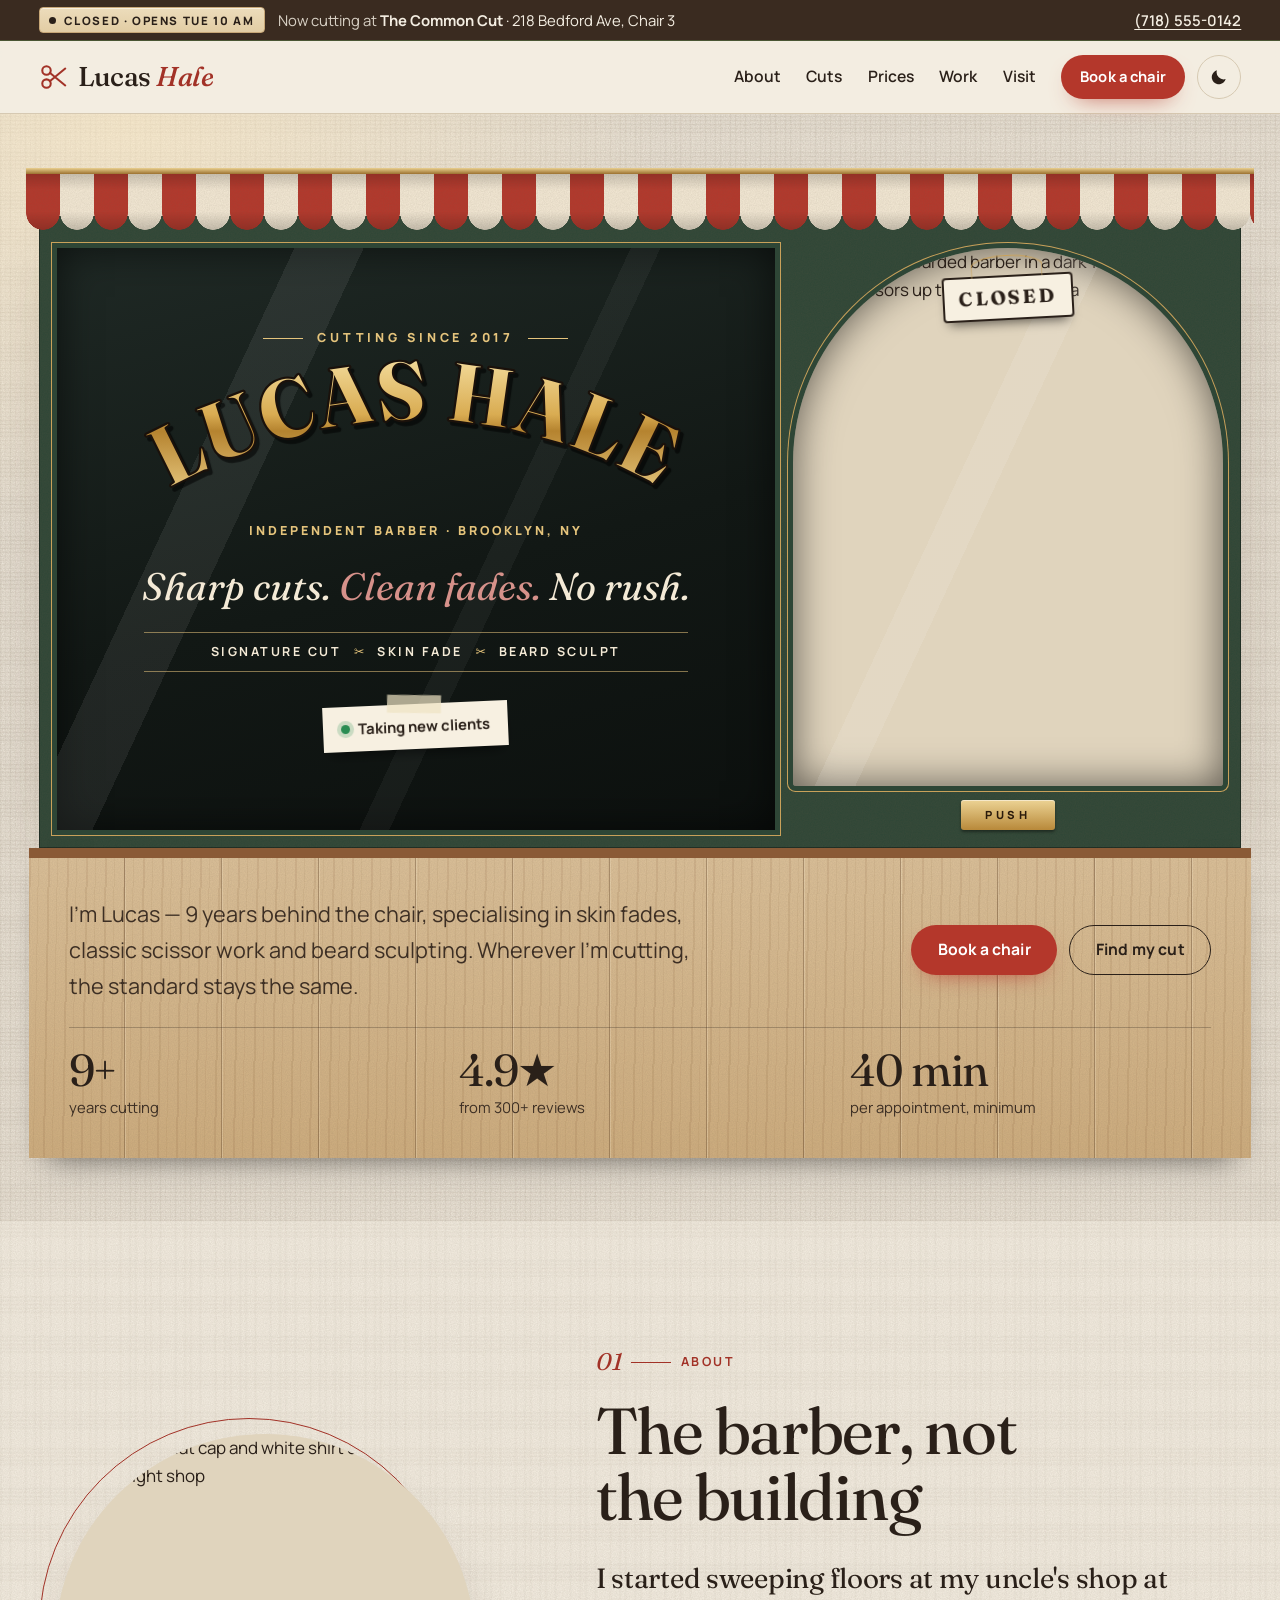
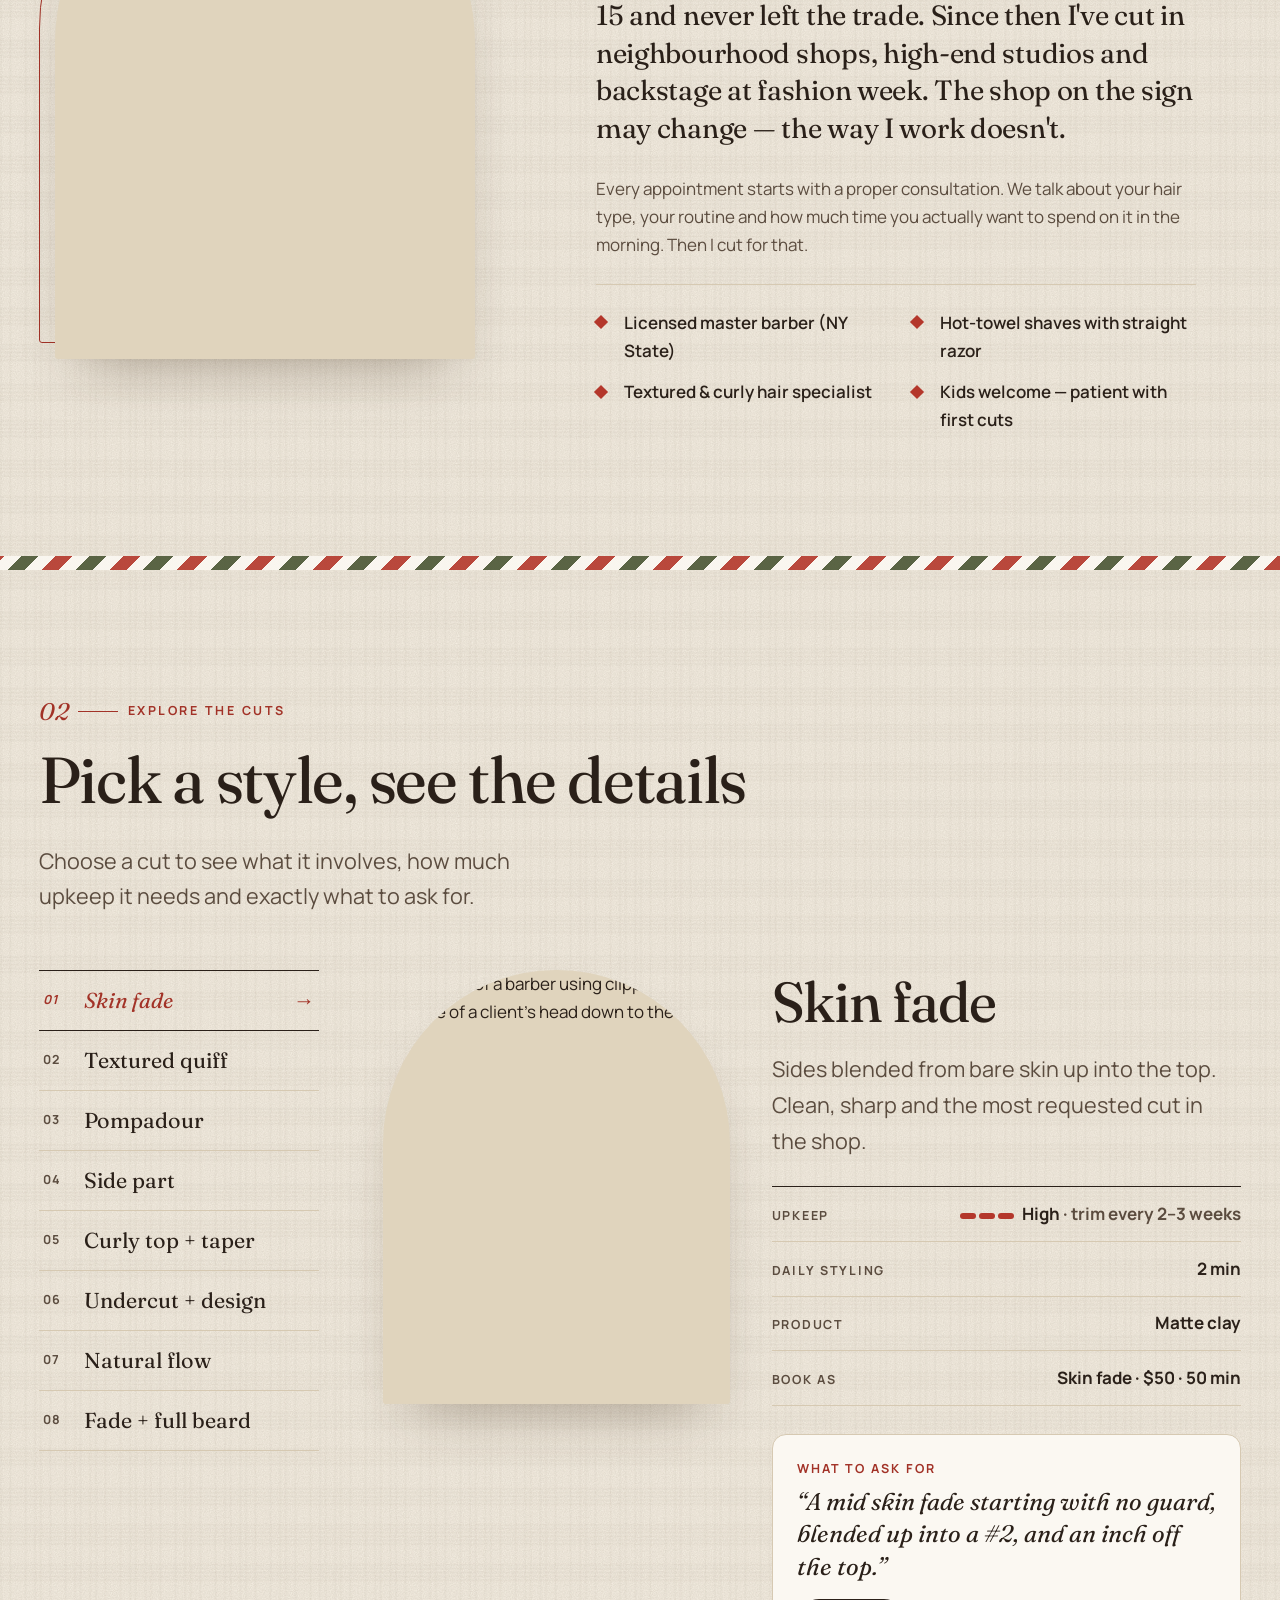
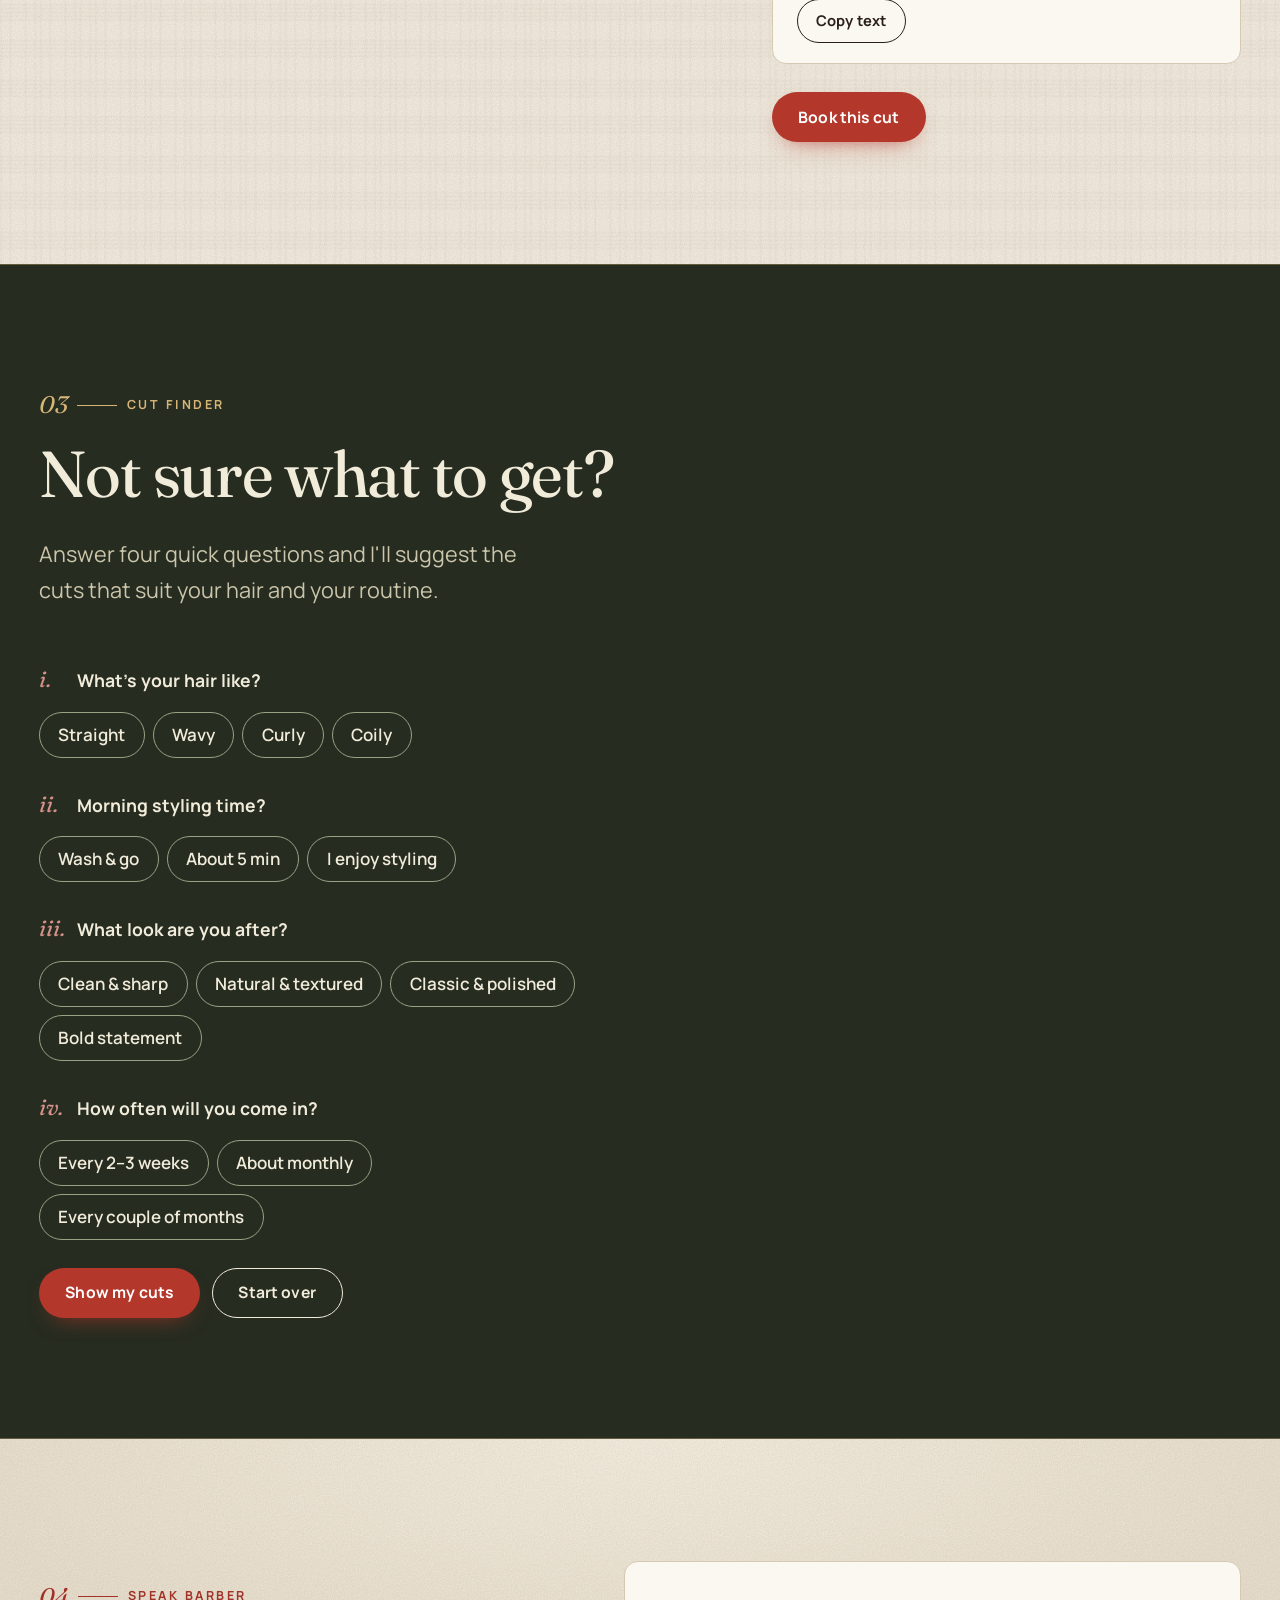
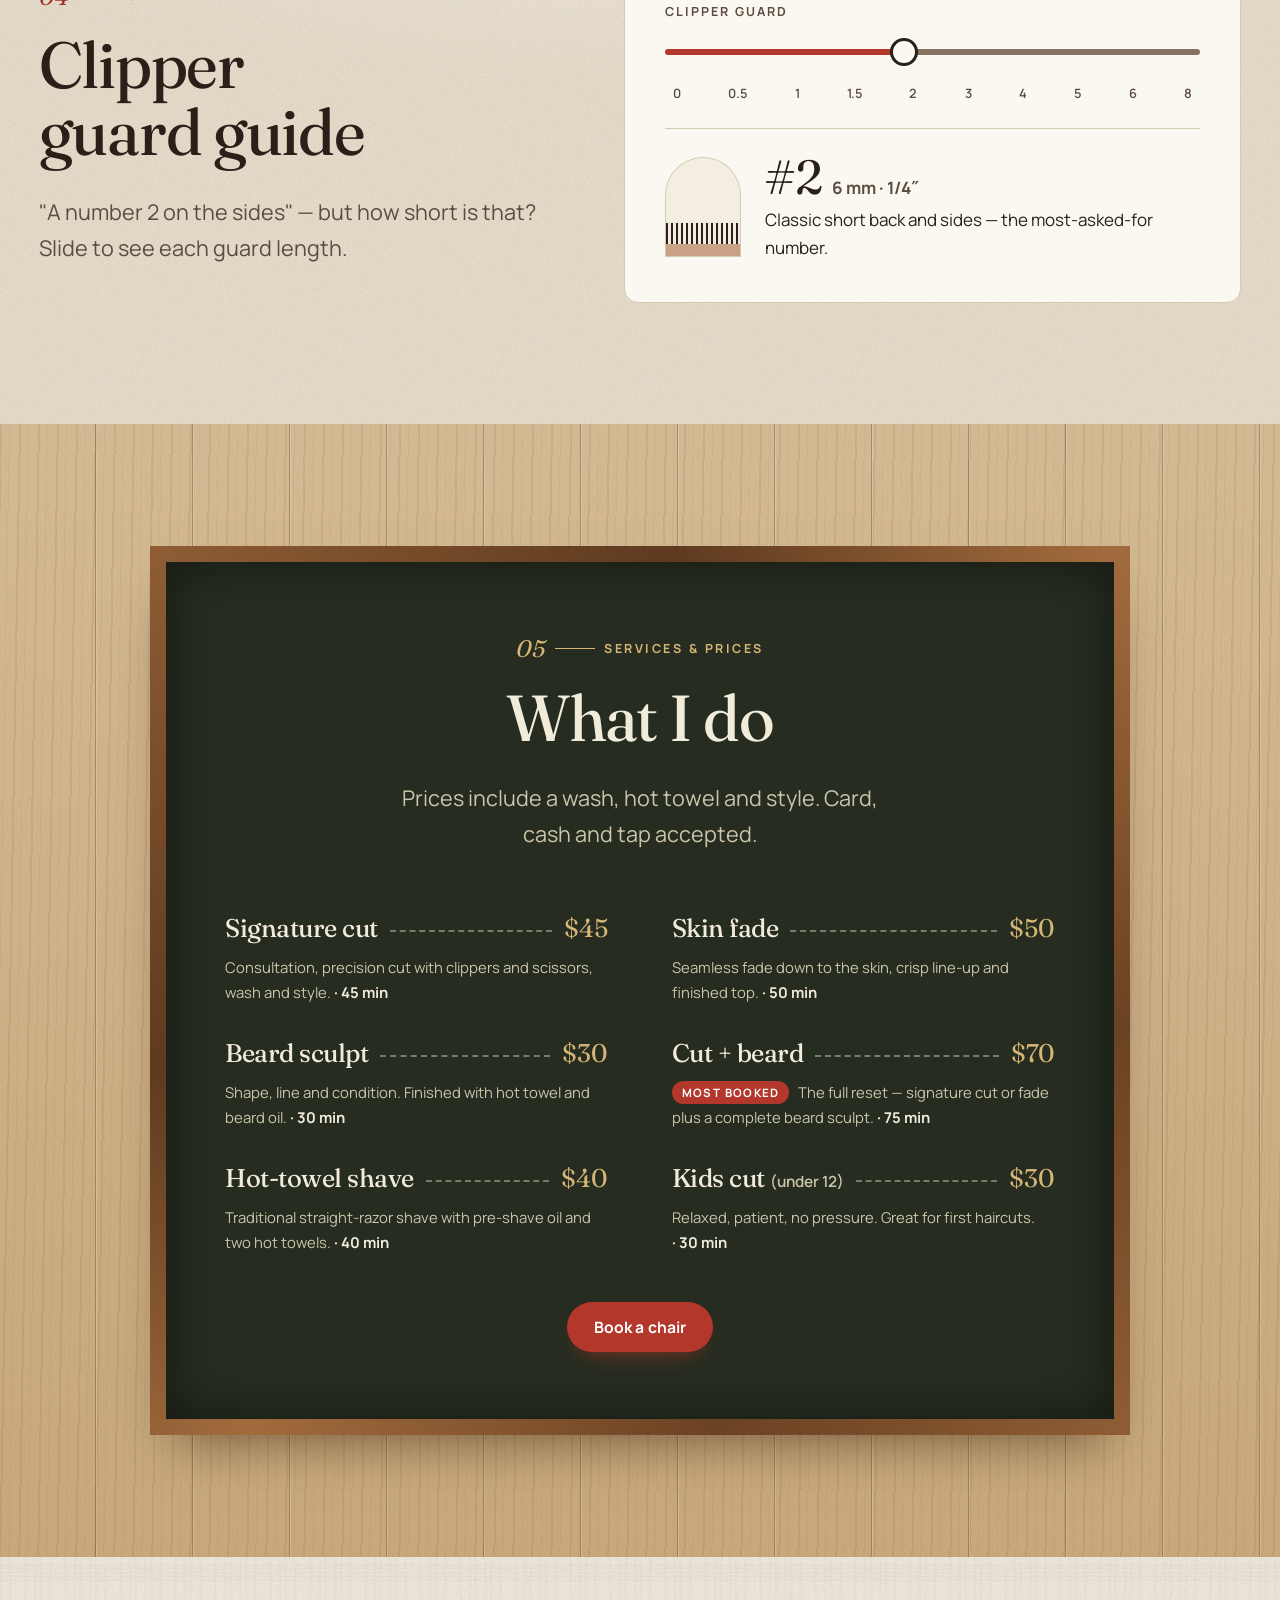
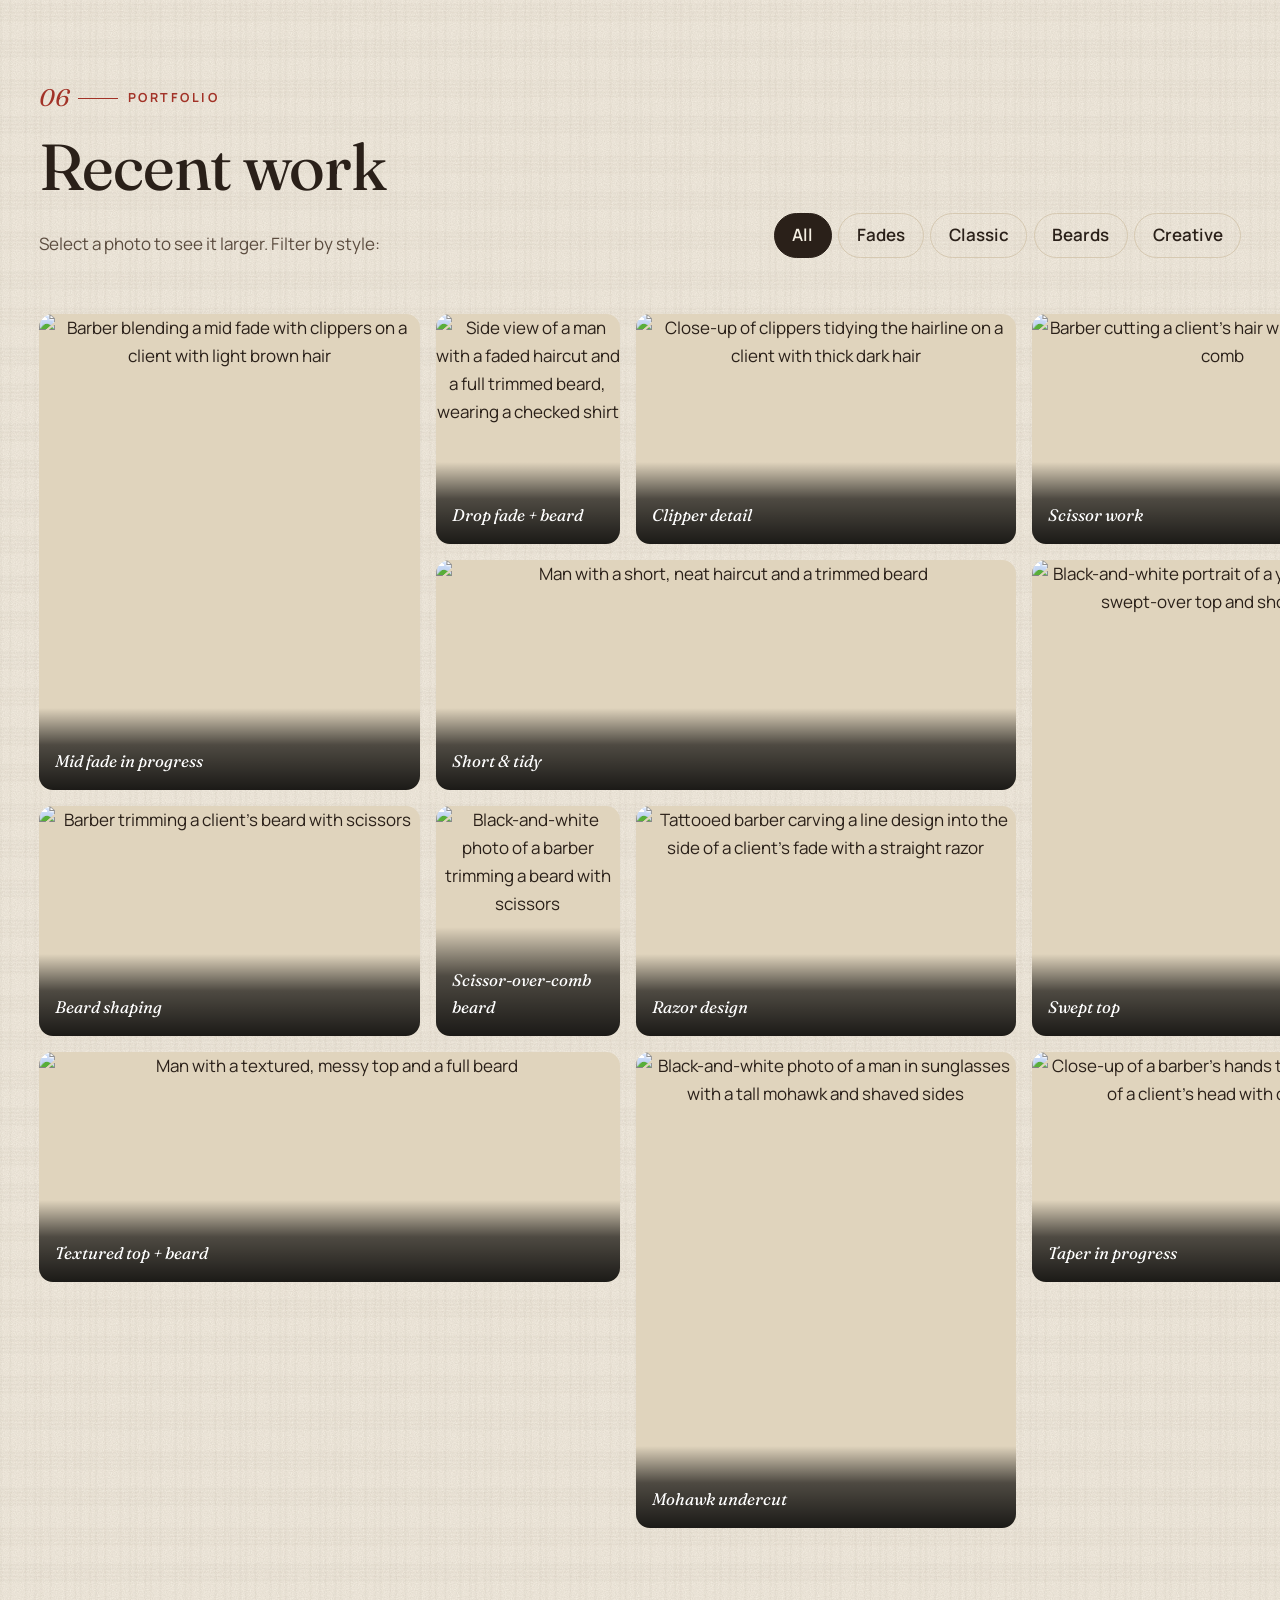
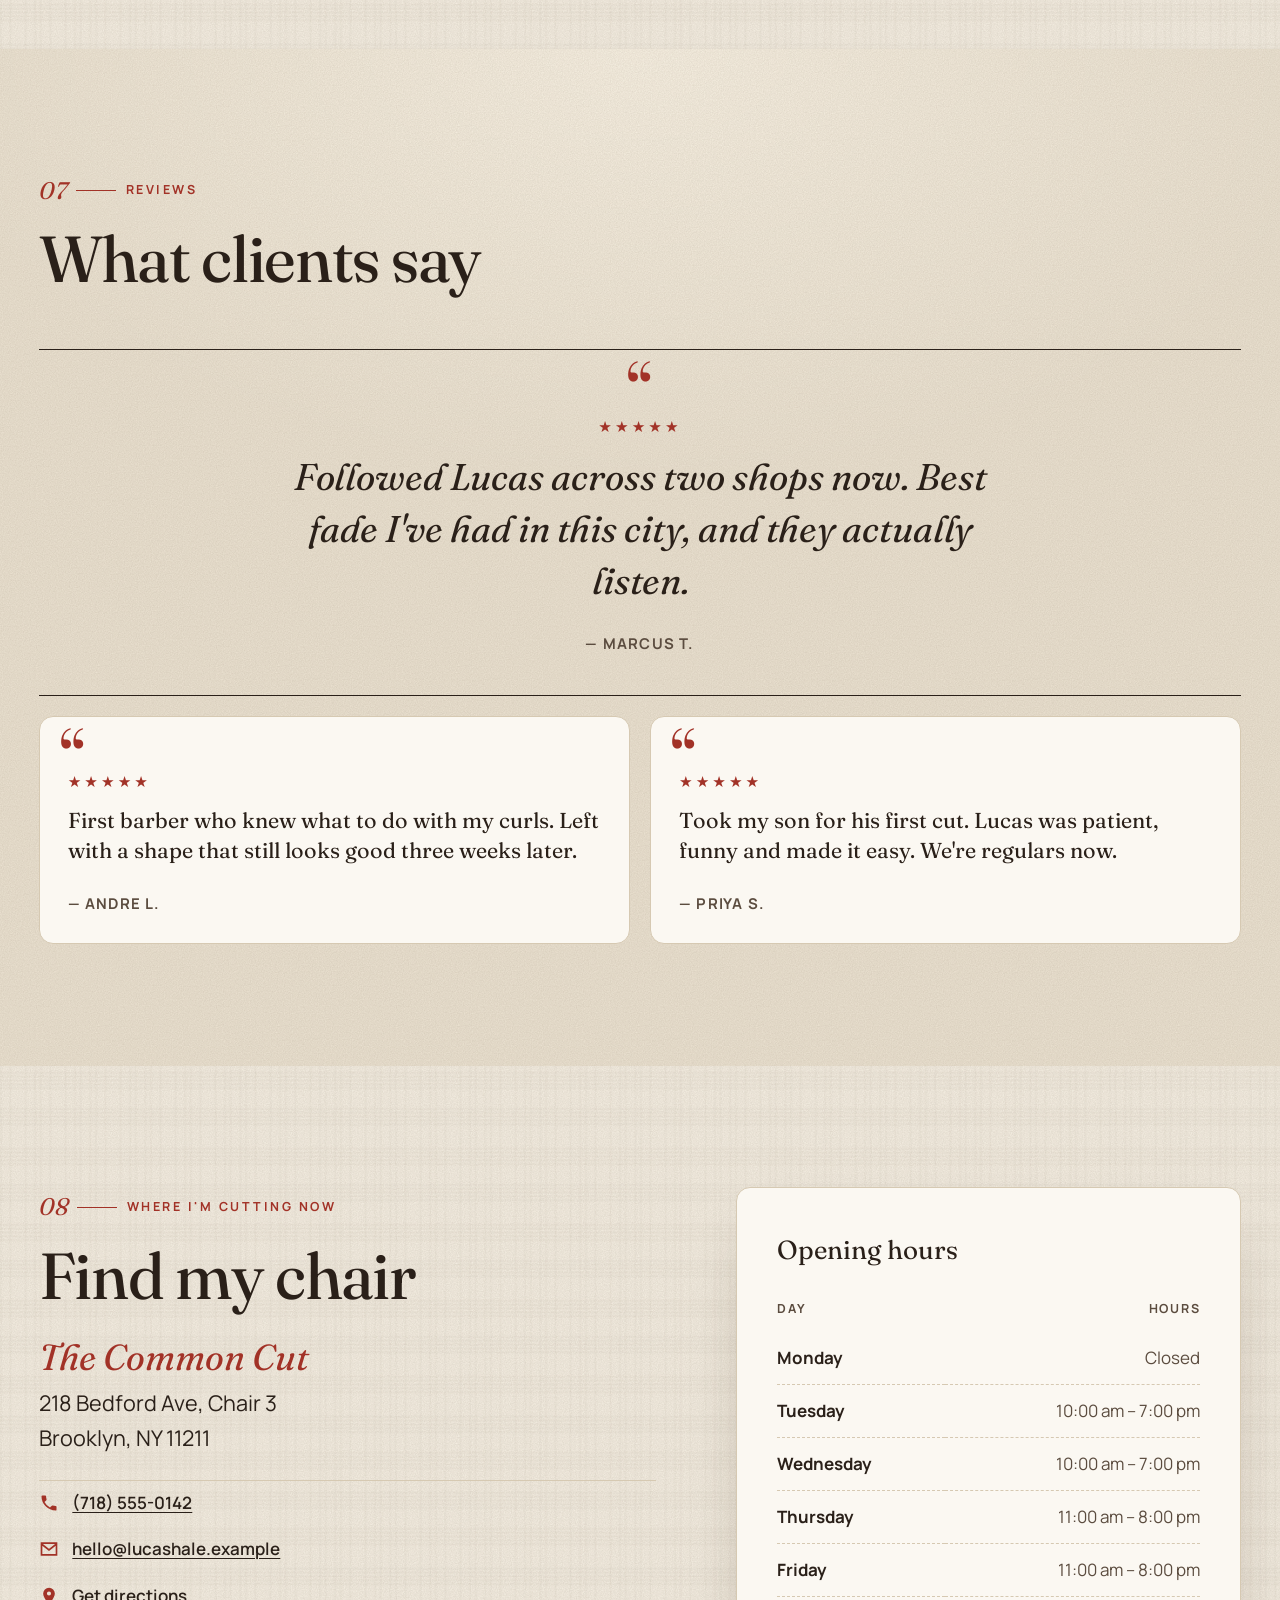
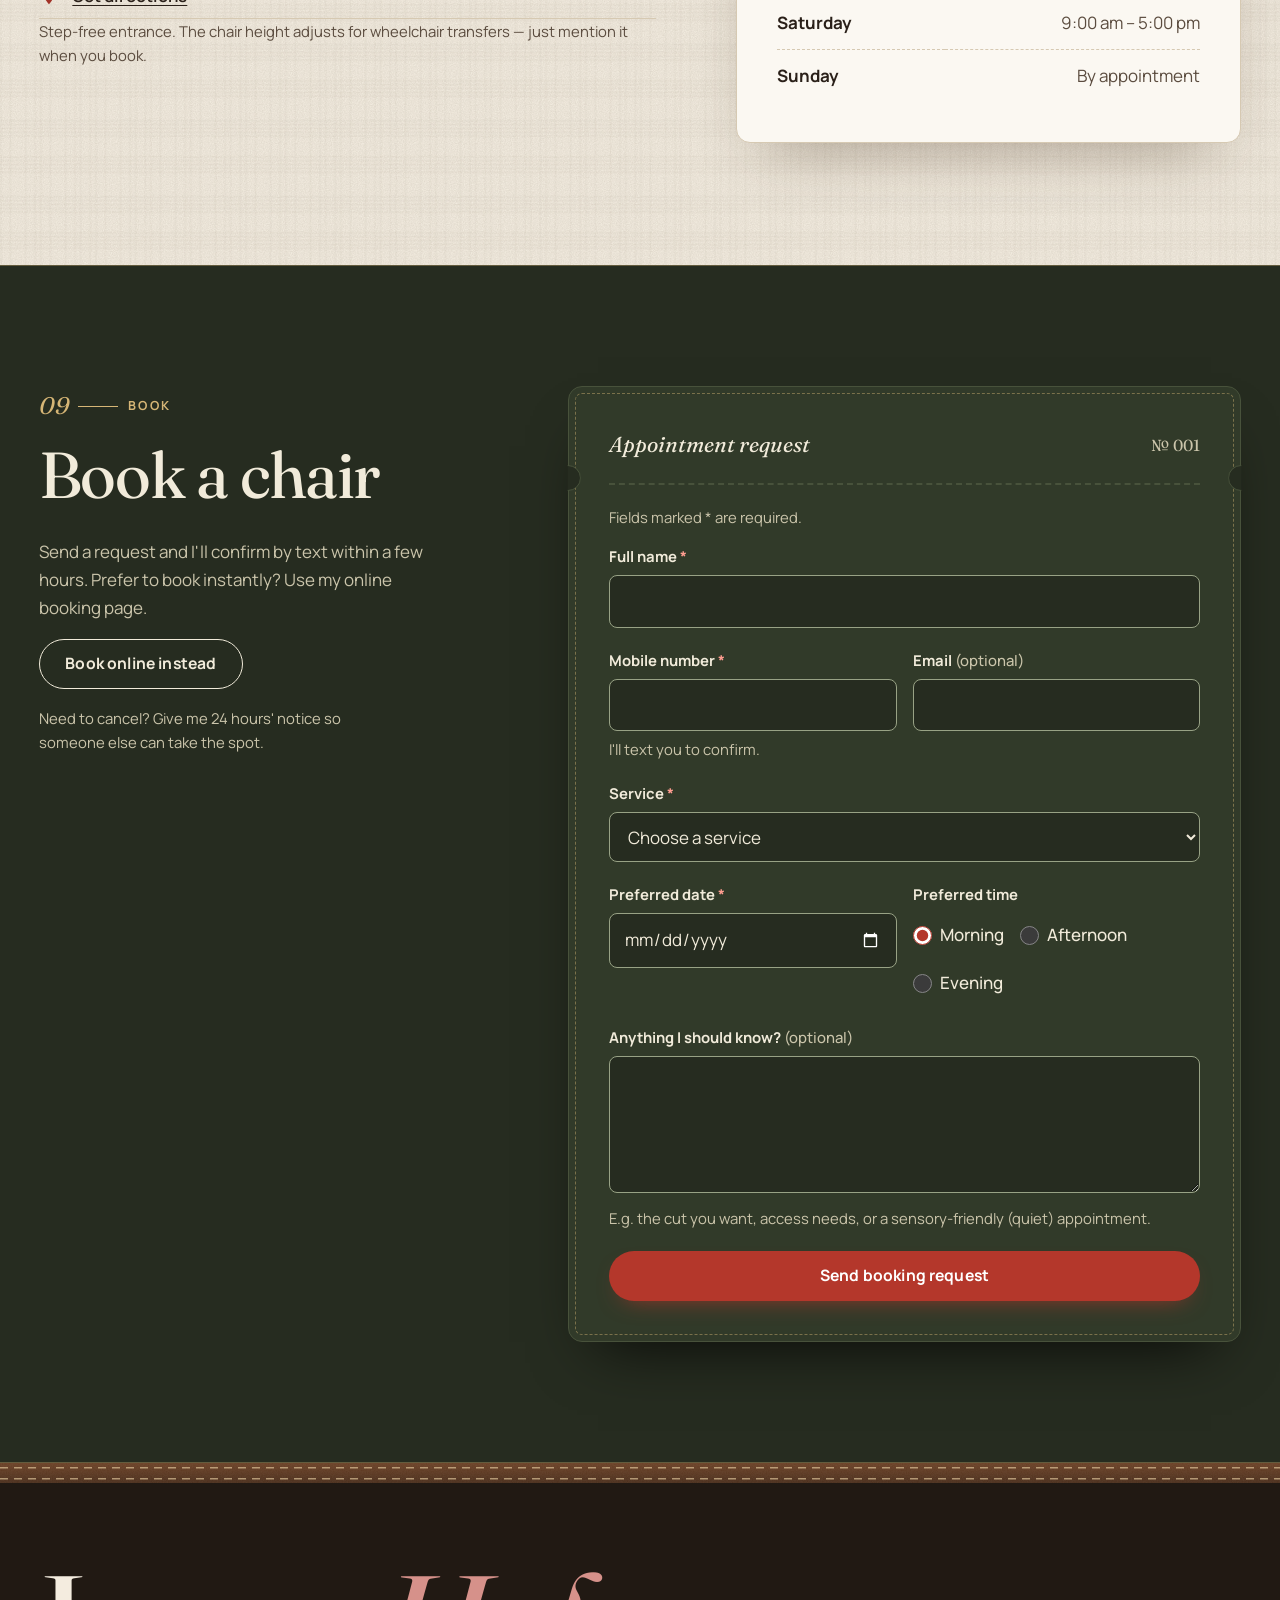
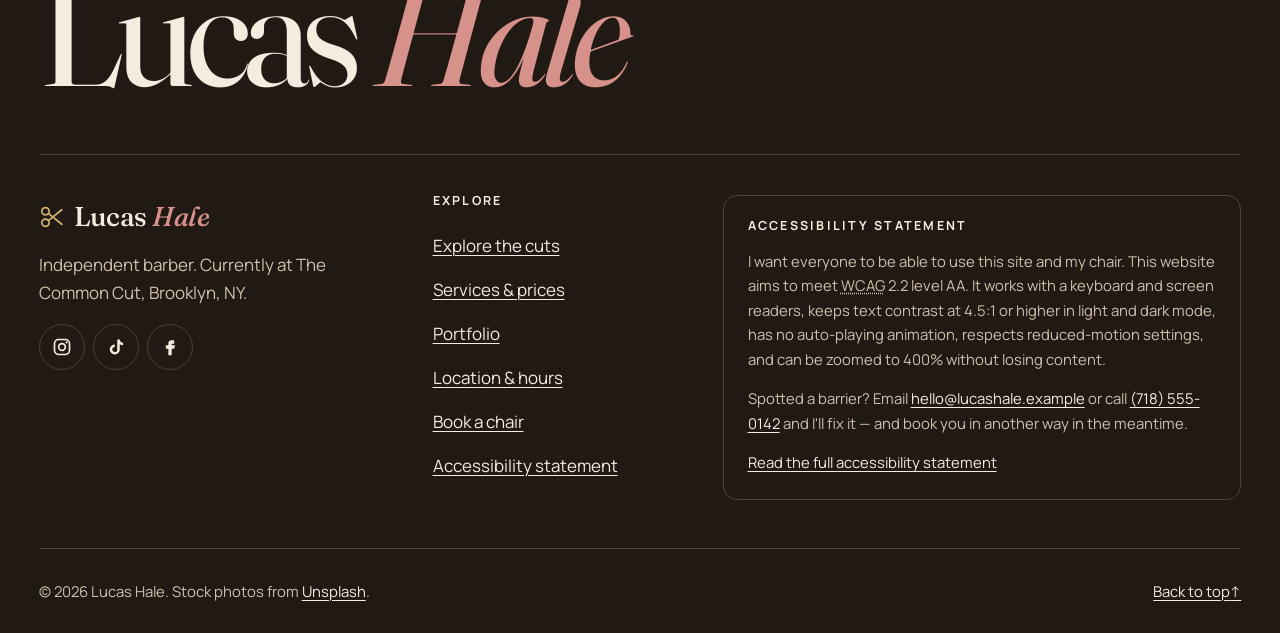
==== commit fabb6ae2: "Redesign the hero as a barbershop shopfront Striped canvas awning, a shop window with the barber's n" ====
--- a/index.html
+++ b/index.html
@@ -70,39 +70,60 @@
 
     <!-- ===================== HERO ===================== -->
     <section class="hero" aria-labelledby="hero-title">
-      <div class="container hero-grid">
-        <div class="hero-copy">
-          <p class="eyebrow"><span data-bind="barber.title">Independent barber</span> — <span data-bind="barber.city">Brooklyn, NY</span></p>
-          <h1 id="hero-title" data-render="headline">Sharp cuts. Clean fades. No rush.</h1>
-          <p class="lead">I'm <span data-bind="barber.firstName">Lucas</span> — <span data-bind="hero.intro"></span></p>
-          <div class="hero-actions">
-            <a class="btn btn-primary" href="#book">Book a chair</a>
-            <a class="btn btn-ghost" href="#finder">Find my cut</a>
-          </div>
-        </div>
-
-        <div class="hero-media">
-          <div class="arch-frame">
-            <img data-render="hero-image" alt="" width="800" height="1000" fetchpriority="high">
-          </div>
-          <p class="hero-badge"><span class="dot" aria-hidden="true"></span> <span data-bind="hero.available">Taking new clients</span></p>
-          <a class="seal" href="#book" aria-label="Book a chair">
-            <svg viewBox="0 0 120 120" aria-hidden="true" focusable="false">
-              <defs><path id="seal-path" d="M60,60 m-44,0 a44,44 0 1,1 88,0 a44,44 0 1,1 -88,0"/></defs>
-              <circle cx="60" cy="60" r="58" class="seal-bg"/>
-              <text class="seal-text"><textPath href="#seal-path">BOOK A CHAIR · BOOK A CHAIR · BOOK A CHAIR ·</textPath></text>
-              <g class="seal-icon" transform="translate(44 44)"><use href="#icon-scissors" width="32" height="32"/></g>
-            </svg>
-          </a>
-        </div>
-      </div>
-
       <div class="container">
-        <ul class="hero-stats" aria-label="At a glance">
-          <li><strong><span data-bind="barber.yearsCutting">9</span>+</strong> <span>years cutting</span></li>
-          <li><strong><span data-bind="barber.rating">4.9</span><span aria-hidden="true">★</span><span class="sr-only"> stars</span></strong> <span>from <span data-bind="barber.reviewCount">300+</span> reviews</span></li>
-          <li><strong data-bind="hero.statValue">40 min</strong> <span data-bind="hero.statLabel">per appointment, minimum</span></li>
-        </ul>
+        <div class="shopfront">
+          <div class="awning" aria-hidden="true"></div>
+          <div class="shopfront-panes">
+            <!-- Shop window: name in gold leaf on the glass -->
+            <div class="window">
+              <div class="window-lettering">
+                <p class="window-est" data-render="since">Cutting since 2017</p>
+                <h1 id="hero-title" class="window-name">
+                  <svg class="name-arch" viewBox="0 0 1000 250" aria-hidden="true" focusable="false">
+                    <defs>
+                      <linearGradient id="gold-leaf" x1="0" y1="0" x2="0" y2="1">
+                        <stop offset="0" stop-color="#fbeab2"/>
+                        <stop offset="0.45" stop-color="#d9ac52"/>
+                        <stop offset="0.55" stop-color="#b5832f"/>
+                        <stop offset="1" stop-color="#f1d58e"/>
+                      </linearGradient>
+                      <path id="name-curve" d="M70 235 Q500 -25 930 235"/>
+                    </defs>
+                    <text class="name-gold"><textPath href="#name-curve" startOffset="50%" text-anchor="middle"><tspan data-bind="barber.firstName">Lucas</tspan> <tspan data-bind="barber.lastName">Hale</tspan></textPath></text>
+                  </svg>
+                  <span class="sr-only"><span data-bind="barber.firstName">Lucas</span> <span data-bind="barber.lastName">Hale</span>, barber</span>
+                </h1>
+                <p class="window-trade"><span data-bind="barber.title">Independent barber</span> <span aria-hidden="true">·</span> <span data-bind="barber.city">Brooklyn, NY</span></p>
+                <p class="window-motto" data-render="headline">Sharp cuts. Clean fades. No rush.</p>
+                <p class="window-services" data-render="window-services"></p>
+              </div>
+              <p class="window-card"><span class="dot" aria-hidden="true"></span> <span data-bind="hero.available">Taking new clients</span></p>
+            </div>
+
+            <!-- Shop door: the barber, seen through the door glass -->
+            <div class="door">
+              <div class="door-glass">
+                <img data-render="hero-image" alt="" width="800" height="1000" fetchpriority="high">
+                <p class="door-sign" id="door-sign" aria-hidden="true"></p>
+              </div>
+              <span class="door-push" aria-hidden="true">Push</span>
+            </div>
+          </div>
+
+          <!-- Window sill -->
+          <div class="sill">
+            <p class="lead">I'm <span data-bind="barber.firstName">Lucas</span> — <span data-bind="hero.intro"></span></p>
+            <div class="hero-actions">
+              <a class="btn btn-primary" href="#book">Book a chair</a>
+              <a class="btn btn-ghost" href="#finder">Find my cut</a>
+            </div>
+            <ul class="hero-stats" aria-label="At a glance">
+              <li><strong><span data-bind="barber.yearsCutting">9</span>+</strong> <span>years cutting</span></li>
+              <li><strong><span data-bind="barber.rating">4.9</span><span aria-hidden="true">★</span><span class="sr-only"> stars</span></strong> <span>from <span data-bind="barber.reviewCount">300+</span> reviews</span></li>
+              <li><strong data-bind="hero.statValue">40 min</strong> <span data-bind="hero.statLabel">per appointment, minimum</span></li>
+            </ul>
+          </div>
+        </div>
       </div>
     </section>
 
--- a/css/styles.css
+++ b/css/styles.css
@@ -489,81 +489,264 @@
   .js .nav-menu .btn { margin: 0 0.25rem 0 0.75rem; width: auto; }
 }
 
-/* ---------- Hero ---------- */
-.hero { position: relative; padding-top: clamp(2.5rem, 1.5rem + 4vw, 5.5rem); overflow: hidden; }
-.hero-grid { display: grid; gap: clamp(2.5rem, 1rem + 5vw, 5rem); align-items: center; }
-.hero h1 { margin-bottom: 1.75rem; line-height: 0.95; letter-spacing: -0.035em; }
-.hero h1 .line { display: block; }
-.hero h1 .accent { font-style: italic; color: var(--accent-text); padding-left: 0.6em; }
-.hero-actions { display: flex; flex-wrap: wrap; gap: 0.75rem; margin-top: 2.25rem; }
-
-.hero-media { position: relative; width: min(100%, 470px); justify-self: center; padding: 0 0 1.5rem 1.5rem; }
-.hero-media::before {
-  /* striped "shadow" behind the arch */
+/* ---------- Hero: the shopfront ----------
+   A striped canvas awning over a painted shopfront: the left pane is the
+   shop window with the barber's name in gold leaf, the right pane is the
+   door with the barber seen through its glass, and a wooden sill below. */
+.hero {
+  position: relative;
+  padding: clamp(1.75rem, 1rem + 3vw, 3.5rem) 0 clamp(2.5rem, 1.5rem + 3vw, 4.5rem);
+  overflow: hidden;
+  /* window glass and lettering stay the same in both modes; the paint changes */
+  --glass-text: #f4ead6;
+  --glass-gold: #e5c47c;
+}
+
+/* Awning: canvas stripes with a scalloped edge */
+.awning {
+  position: relative;
+  z-index: 2;
+  height: clamp(48px, 36px + 2vw, 66px);
+  margin: 0 calc(-1 * clamp(6px, 1vw, 14px));
+  background:
+    linear-gradient(180deg, rgba(0, 0, 0, 0.22), transparent 35%, transparent 70%, rgba(0, 0, 0, 0.18)),
+    var(--grain-dark),
+    repeating-linear-gradient(90deg, var(--accent) 0 34px, var(--awning-b) 34px 68px);
+  -webkit-mask: radial-gradient(circle 17px at 17px calc(100% - 17px), #000 97%, transparent) 0 0 / 34px 100% repeat-x,
+                linear-gradient(#000 0 0) 0 0 / 100% calc(100% - 17px) no-repeat;
+          mask: radial-gradient(circle 17px at 17px calc(100% - 17px), #000 97%, transparent) 0 0 / 34px 100% repeat-x,
+                linear-gradient(#000 0 0) 0 0 / 100% calc(100% - 17px) no-repeat;
+  filter: drop-shadow(0 6px 6px rgba(0, 0, 0, 0.25));
+}
+.awning::before {
+  /* the rod the canvas hangs from */
   content: "";
   position: absolute;
-  inset: 1.5rem 1.5rem 0 0;
-  border-radius: var(--arch);
-  background: repeating-linear-gradient(-45deg, var(--pole-a) 0 3px, transparent 3px 10px, var(--pole-c) 10px 13px, transparent 13px 20px);
-  opacity: 0.55;
-}
-.arch-frame {
+  inset: 0 0 auto;
+  height: 6px;
+  background: linear-gradient(180deg, #e9cf8f, #9c7230);
+}
+
+/* Painted frame holding window + door */
+.shopfront-panes {
+  display: grid;
+  gap: clamp(10px, 1.4vw, 18px);
+  margin-top: -14px;
+  padding: calc(14px + clamp(10px, 1.4vw, 18px)) clamp(10px, 1.4vw, 18px) clamp(10px, 1.4vw, 18px);
+  background: var(--grain-dark), var(--shopfront);
+  box-shadow: inset 0 0 0 1px rgba(0, 0, 0, 0.35), var(--shadow);
+}
+.window, .door-glass { box-shadow: 0 0 0 5px var(--shopfront), 0 0 0 6px var(--pinstripe), inset 0 0 40px rgba(0, 0, 0, 0.6); }
+
+/* Shop window */
+.window {
   position: relative;
+  display: flex;
+  flex-direction: column;
+  align-items: center;
+  justify-content: center;
+  gap: 2rem;
+  min-height: clamp(380px, 56vh, 580px);
+  padding: clamp(1.75rem, 1rem + 3vw, 3.5rem) clamp(0.75rem, 0.25rem + 3vw, 3rem);
+  overflow: hidden;
+  background: var(--glass);
+  color: var(--glass-text);
+  text-align: center;
+}
+.window::after {
+  /* reflections on the glass */
+  content: "";
+  position: absolute;
+  inset: 0;
+  pointer-events: none;
+  background: linear-gradient(115deg, transparent 0 24%, rgba(255, 255, 255, 0.07) 24% 31%, transparent 31% 58%, rgba(255, 255, 255, 0.045) 58% 61%, transparent 61%);
+}
+.window-lettering { position: relative; z-index: 1; width: 100%; max-width: 660px; }
+.window-est,
+.window-trade {
+  margin: 0;
+  color: var(--glass-gold);
+  font-size: var(--fs-xs);
+  font-weight: 800;
+  letter-spacing: 0.3em;
+  text-transform: uppercase;
+}
+.window-est { display: flex; align-items: center; justify-content: center; gap: 0.9rem; }
+.window-est::before, .window-est::after { content: ""; width: 2.5rem; height: 1px; background: currentColor; }
+.window-est:empty { display: none; }
+.window-name { margin: 0.25rem 0 0; line-height: 0; }
+.name-arch { display: block; width: 100%; height: auto; overflow: visible; }
+.name-gold {
+  font-family: var(--font-display);
+  font-size: 128px;
+  font-weight: 700;
+  letter-spacing: 6px;
+  text-transform: uppercase;
+  fill: url(#gold-leaf);
+  stroke: #1a110b;
+  stroke-width: 7px;
+  stroke-linejoin: round;
+  paint-order: stroke;
+  filter: drop-shadow(5px 6px 0 rgba(0, 0, 0, 0.55));
+}
+.window-trade { margin-top: 0.6rem; letter-spacing: 0.24em; }
+.window-motto {
+  margin: 1.4rem auto 0;
+  max-width: 22ch;
+  font-family: var(--font-display);
+  font-size: clamp(1.45rem, 1rem + 1.9vw, 2.4rem);
+  font-style: italic;
+  line-height: 1.15;
+  color: var(--glass-text);
+}
+.window-motto .accent { color: var(--accent-on-dark); }
+.window-services {
+  display: flex;
+  flex-wrap: wrap;
+  justify-content: center;
+  gap: 0.3rem 0;
+  margin: 1.5rem auto 0;
+  padding: 0.55rem 0;
+  max-width: 34rem;
+  border-block: 1px solid color-mix(in srgb, var(--glass-gold) 55%, transparent);
+  font-size: var(--fs-xs);
+  font-weight: 700;
+  letter-spacing: 0.2em;
+  text-transform: uppercase;
+}
+.window-services span + span::before { content: "✂"; margin: 0 0.8rem; color: var(--glass-gold); letter-spacing: 0; }
+.window-services:empty { display: none; }
+
+/* "Taking new clients" card taped inside the glass */
+.window-card {
+  position: relative;
+  z-index: 1;
+  display: inline-flex;
+  align-items: center;
+  gap: 0.55rem;
+  margin: 0;
+  padding: 0.65rem 1.1rem;
+  background: #f7f0e1;
+  color: #2a2019;
+  font-weight: 700;
+  font-size: var(--fs-sm);
+  transform: rotate(-2.5deg);
+  box-shadow: 0 8px 14px -6px rgba(0, 0, 0, 0.6);
+}
+.window-card::before {
+  content: "";
+  position: absolute;
+  top: -9px;
+  left: 50%;
+  width: 54px;
+  height: 18px;
+  transform: translateX(-50%) rotate(3deg);
+  background: rgba(240, 228, 196, 0.7);
+}
+
+/* Door */
+.door { display: flex; flex-direction: column; align-items: center; gap: 14px; }
+.door-glass {
+  position: relative;
+  width: 100%;
+  max-width: 440px;
+  aspect-ratio: 4 / 5;
   border-radius: var(--arch);
   overflow: hidden;
   background: var(--bg-deep);
-  box-shadow: var(--shadow);
-}
-.arch-frame img { width: 100%; aspect-ratio: 4 / 5; object-fit: cover; }
-.hero-badge {
+}
+.door-glass img { width: 100%; height: 100%; object-fit: cover; object-position: 50% 25%; }
+.door-glass::after {
+  content: "";
   position: absolute;
-  top: 18%;
-  right: -0.5rem;
-  display: inline-flex; align-items: center; gap: 0.5rem;
+  inset: 0;
+  pointer-events: none;
+  background: linear-gradient(115deg, transparent 0 40%, rgba(255, 255, 255, 0.1) 40% 46%, transparent 46%);
+}
+.door-sign {
+  position: absolute;
+  z-index: 1;
+  top: 5%;
+  left: 50%;
   margin: 0;
-  padding: 0.55rem 1rem;
-  background: var(--surface);
+  padding: 0.3rem 0.9rem;
+  transform: translateX(-50%) rotate(-3deg);
+  background: #f7f0e1;
+  color: #8f2018;
+  border: 2px solid currentColor;
+  border-radius: 4px;
+  font-family: var(--font-display);
+  font-size: clamp(0.95rem, 0.8rem + 0.5vw, 1.2rem);
+  font-weight: 700;
+  letter-spacing: 0.14em;
+  text-transform: uppercase;
+  box-shadow: 0 8px 12px -6px rgba(0, 0, 0, 0.6);
+}
+.door-sign.is-closed { color: #2a2019; }
+.door-sign:empty { display: none; }
+.door-sign::before {
+  /* the string it hangs from */
+  content: "";
+  position: absolute;
+  bottom: 100%;
+  left: 50%;
+  width: 56%;
+  height: 22px;
+  transform: translateX(-50%);
+  border: 1.5px solid #c9a15a;
+  border-bottom: 0;
+  border-radius: 50% 50% 0 0;
+}
+.door-push {
+  padding: 0.35rem 1.5rem;
+  border-radius: 3px;
+  background: linear-gradient(180deg, #ecd394, #b8893a);
+  color: #2a1a0b;
+  font-size: 0.7rem;
+  font-weight: 800;
+  letter-spacing: 0.32em;
+  text-transform: uppercase;
+  box-shadow: inset 0 1px 0 rgba(255, 255, 255, 0.5), 0 2px 3px rgba(0, 0, 0, 0.4);
+}
+
+/* Sill */
+.sill {
+  position: relative;
+  display: grid;
+  gap: 1.5rem;
+  padding: clamp(1.4rem, 1rem + 2vw, 2.4rem) clamp(1rem, 0.5rem + 2.5vw, 2.75rem);
+  margin: 0 calc(-1 * clamp(4px, 0.8vw, 10px));
+  background: var(--sill);
   color: var(--text);
-  border: 1px solid var(--border);
-  font-weight: 700;
-  font-size: var(--fs-sm);
-  border-radius: var(--radius-btn);
-  box-shadow: var(--shadow);
-}
-.dot { width: 9px; height: 9px; border-radius: 50%; background: #2a8c52; box-shadow: 0 0 0 4px rgba(42, 140, 82, 0.22); }
-.seal {
-  position: absolute;
-  left: -0.25rem;
-  bottom: 0;
-  width: clamp(104px, 9vw + 60px, 132px);
-  aspect-ratio: 1;
-  border-radius: 50%;
-  color: var(--on-accent);
-  text-decoration: none;
-}
-.seal svg { width: 100%; height: 100%; transition: transform 1.2s ease; }
-.seal-bg { fill: var(--accent); }
-.seal-text { fill: currentColor; font-family: var(--font-body); font-size: 10.5px; font-weight: 700; letter-spacing: 2.2px; }
-.seal-icon { color: currentColor; }
-.seal:hover svg, .seal:focus-visible svg { transform: rotate(120deg); }
-.seal:focus-visible { outline-offset: 4px; border-radius: 50%; }
-
+  border-top: 10px solid var(--sill-edge);
+  box-shadow: 0 18px 30px -18px rgba(0, 0, 0, 0.55);
+}
+.sill .lead { margin: 0; max-width: 48ch; color: var(--muted); }
+.sill .hero-actions { margin: 0; }
+.hero-actions { display: flex; flex-wrap: wrap; gap: 0.75rem; }
 .hero-stats {
   list-style: none;
-  margin: clamp(2.5rem, 1.5rem + 3vw, 4.5rem) 0 0;
-  padding: 1.5rem 0 clamp(2rem, 1rem + 3vw, 3.5rem);
+  margin: 0;
+  padding: 1.25rem 0 0;
   display: grid;
   grid-template-columns: repeat(auto-fit, minmax(5.5rem, 1fr));
   gap: 1.25rem clamp(0.75rem, 0.25rem + 2vw, 2rem);
   border-top: 1px solid var(--border);
 }
 .hero-stats li { display: flex; flex-direction: column; gap: 0.15rem; }
-.hero-stats strong { font-family: var(--font-display); font-weight: 400; font-size: clamp(1.6rem, 1rem + 3vw, 3.2rem); line-height: 1; letter-spacing: -0.03em; white-space: nowrap; }
+.hero-stats strong { font-family: var(--font-display); font-weight: 400; font-size: clamp(1.6rem, 1rem + 2.4vw, 2.8rem); line-height: 1; letter-spacing: -0.03em; white-space: nowrap; }
 .hero-stats span { color: var(--muted); font-size: var(--fs-sm); }
 .hero-stats strong span { color: inherit; font-size: inherit; }
+.dot { width: 9px; height: 9px; border-radius: 50%; background: #2a8c52; box-shadow: 0 0 0 4px rgba(42, 140, 82, 0.22); }
+
 @media (min-width: 900px) {
-  .hero-grid { grid-template-columns: 1.2fr 0.8fr; }
-  .hero-media { justify-self: end; }
+  .shopfront-panes { grid-template-columns: 1fr minmax(260px, 0.6fr); }
+  .door-glass { flex: 1; aspect-ratio: auto; max-width: none; min-height: 0; }
+  .sill { grid-template-columns: 1fr auto; align-items: center; }
+  .sill .hero-stats { grid-column: 1 / -1; }
+}
+@media (max-width: 899px) {
+  .door { padding: 0.5rem 0 0.25rem; }
 }
 
 
@@ -580,6 +763,8 @@
 .section-head-row p:last-child { margin-bottom: 0; color: var(--muted); }
 
 /* ---------- About ---------- */
+.arch-frame { position: relative; border-radius: var(--arch); overflow: hidden; background: var(--bg-deep); box-shadow: var(--shadow); }
+.arch-frame img { width: 100%; aspect-ratio: 4 / 5; object-fit: cover; }
 .about-grid { display: grid; gap: 3rem 5rem; align-items: center; }
 .about-media { width: min(100%, 420px); position: relative; }
 .about-media::after {
@@ -1105,17 +1290,17 @@
 }
 
 /* ---------- Day shop ---------- */
-/* Oak-panelled wall behind the hero portrait */
-[data-theme="light"] .hero::before {
-  content: "";
-  position: absolute;
-  inset: 0 0 0 auto;
-  width: 42%;
-  background: var(--oak);
-  box-shadow: inset 18px 0 30px -18px rgba(60, 35, 15, 0.35);
-}
-.hero > .container { position: relative; z-index: 1; }
-@media (max-width: 899px) { [data-theme="light"] .hero::before { display: none; } }
+/* Shopfront paint: forest green with a gold pinstripe; dark glass in daylight */
+[data-theme="light"] .hero {
+  --shopfront: #2e4636;
+  --pinstripe: #c9a15a;
+  --awning-b: #f4ead6;
+  --glass: linear-gradient(165deg, #1f2925 0%, #121815 55%, #0c100e 100%);
+  --sill: var(--oak);
+  --sill-edge: #8a5a36;
+  --muted: #3d2f24;
+  --border: rgba(42, 32, 25, 0.28);
+}
 /* Morning light across the linen */
 [data-theme="light"] .hero {
   background-image: radial-gradient(60% 55% at 10% 0%, rgba(255, 236, 196, 0.55), transparent 70%), var(--texture);
@@ -1141,7 +1326,17 @@
 [data-theme="dark"] .hero {
   background-image: radial-gradient(55% 45% at 78% 8%, rgba(240, 180, 90, 0.15), transparent 70%), var(--texture);
 }
-[data-theme="dark"] .hero h1 .accent { text-shadow: 0 0 34px color-mix(in srgb, var(--accent) 45%, transparent); }
+/* After hours: black-lacquer shopfront, the shop lit warm from inside */
+[data-theme="dark"] .hero {
+  --shopfront: #140e0a;
+  --pinstripe: #b48a45;
+  --awning-b: #e9dcc2;
+  --glass: radial-gradient(75% 65% at 45% 35%, #4d2f17 0%, #26170c 55%, #0f0a06 100%);
+  --sill: var(--grain-light), repeating-linear-gradient(90deg, rgba(255, 228, 190, 0.02) 0 1px, transparent 1px 9px, rgba(0, 0, 0, 0.1) 9px 11px, transparent 11px 23px), var(--surface);
+  --sill-edge: #3d2a1c;
+}
+[data-theme="dark"] .name-gold { filter: drop-shadow(5px 6px 0 rgba(0, 0, 0, 0.6)) drop-shadow(0 0 18px rgba(240, 190, 100, 0.35)); }
+[data-theme="dark"] .window-motto .accent { text-shadow: 0 0 24px color-mix(in srgb, var(--accent) 50%, transparent); }
 [data-theme="dark"] .section-alt { background-image: var(--wainscot), var(--texture); }
 
 /* Leather panels get stitched seams */
@@ -1170,17 +1365,17 @@
   html { scroll-behavior: auto; }
   *, *::before, *::after { animation-duration: 0.01ms !important; animation-iteration-count: 1 !important; transition-duration: 0.01ms !important; }
   .btn:hover, .gallery-btn:hover img, .gallery-btn:focus-visible img { transform: none; }
-  .seal svg { animation: none; }
 }
 @media (forced-colors: active) {
   .btn, .filter, .nav-toggle, .gallery-btn, .review, .cut-tab, .choice span, .ticket, .hours-card, .menu-board { border: 1px solid CanvasText; }
   .filter[aria-pressed="true"], .cut-tab[aria-selected="true"], .choice input:checked + span { forced-color-adjust: none; background: Highlight; color: HighlightText; }
   .nav-toggle-bars, .nav-toggle-bars::before, .nav-toggle-bars::after { background: CanvasText; }
-  .pole, .strop, .hero-media::before, .hero::before { display: none; }
+  .pole, .strop, .awning, .window::after, .door-glass::after { display: none; }
+  .name-gold { fill: CanvasText; stroke: none; filter: none; }
 }
 @media (min-width: 1800px) { :root { --max: 1440px; } }
 @media print {
-  .site-header, .topbar, .skip-link, .hero-actions, .seal, .filters, .lightbox, .book-form, .social, #finder, #guards, .pole { display: none !important; }
+  .site-header, .topbar, .skip-link, .hero-actions, .awning, .door, .filters, .lightbox, .book-form, .social, #finder, #guards, .pole { display: none !important; }
   body, .invert, .site-footer { background: #fff; color: #000; }
   a { color: #000; }
 }
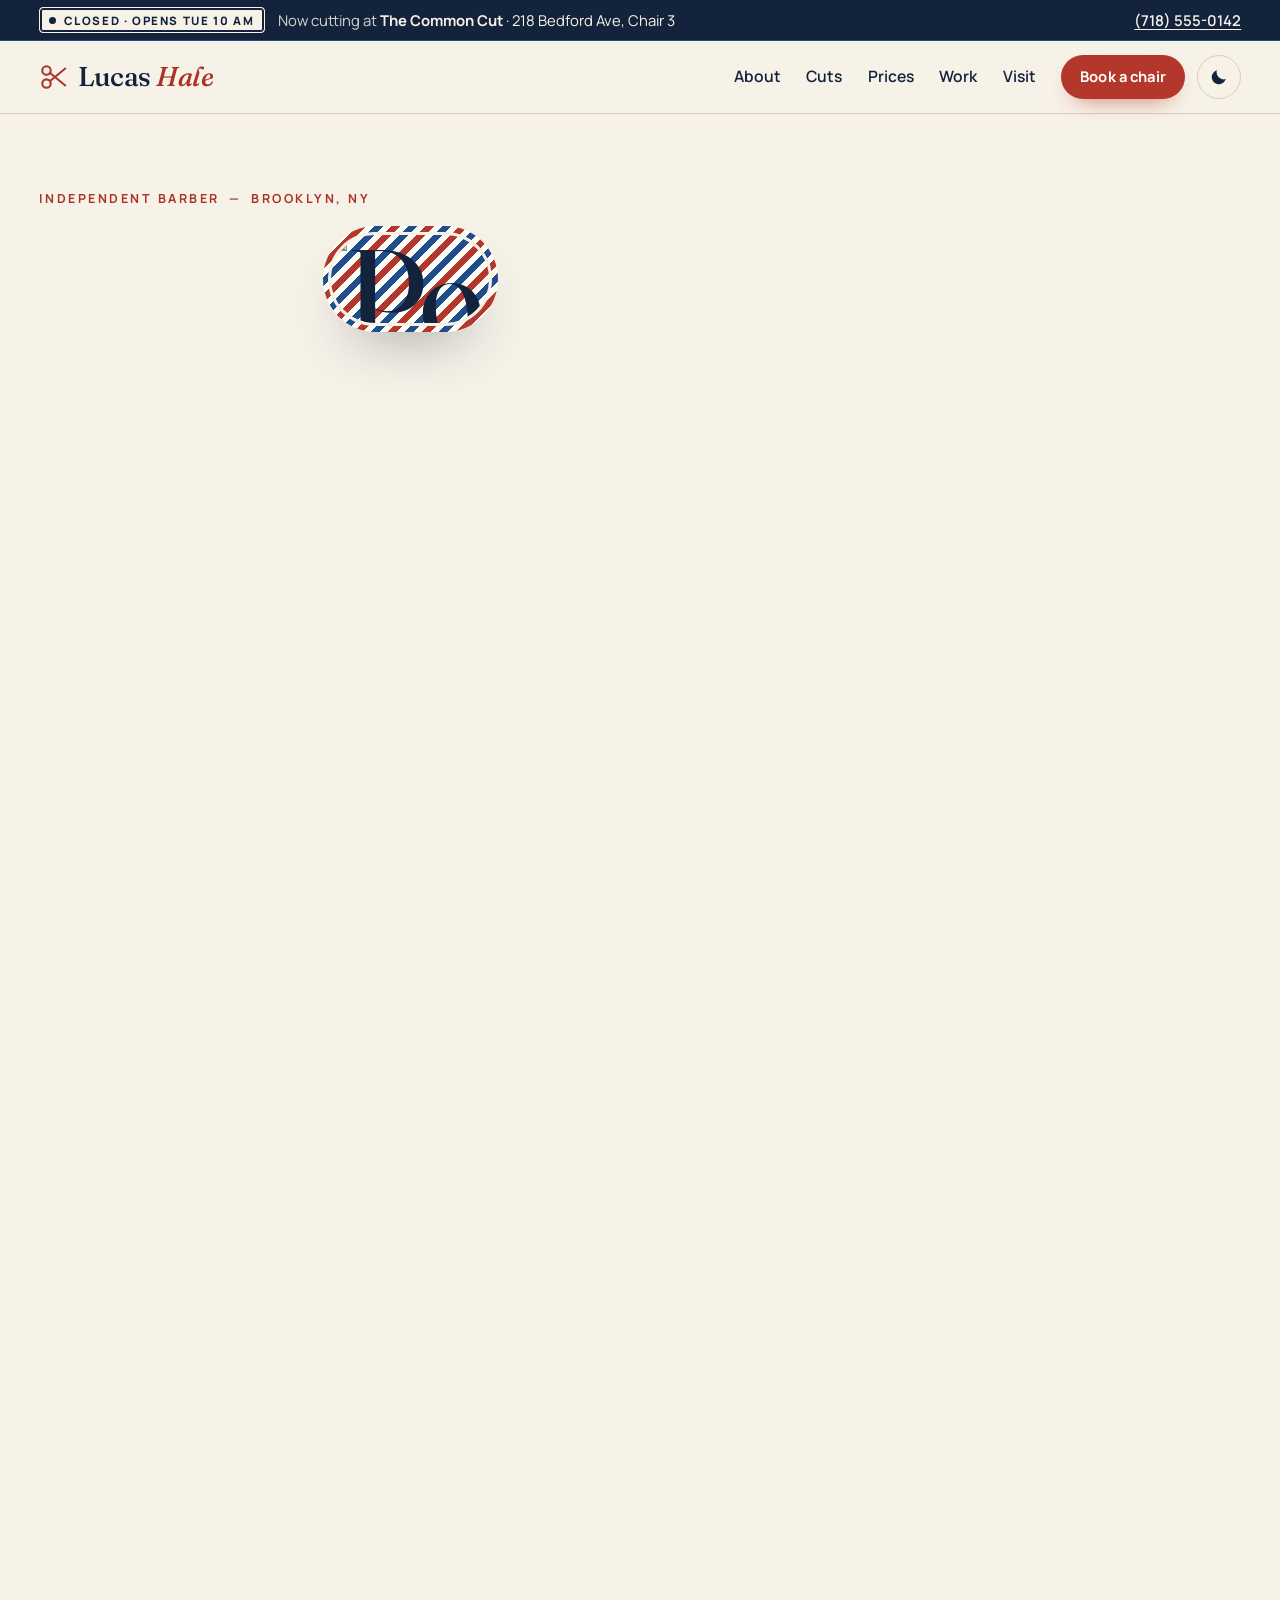
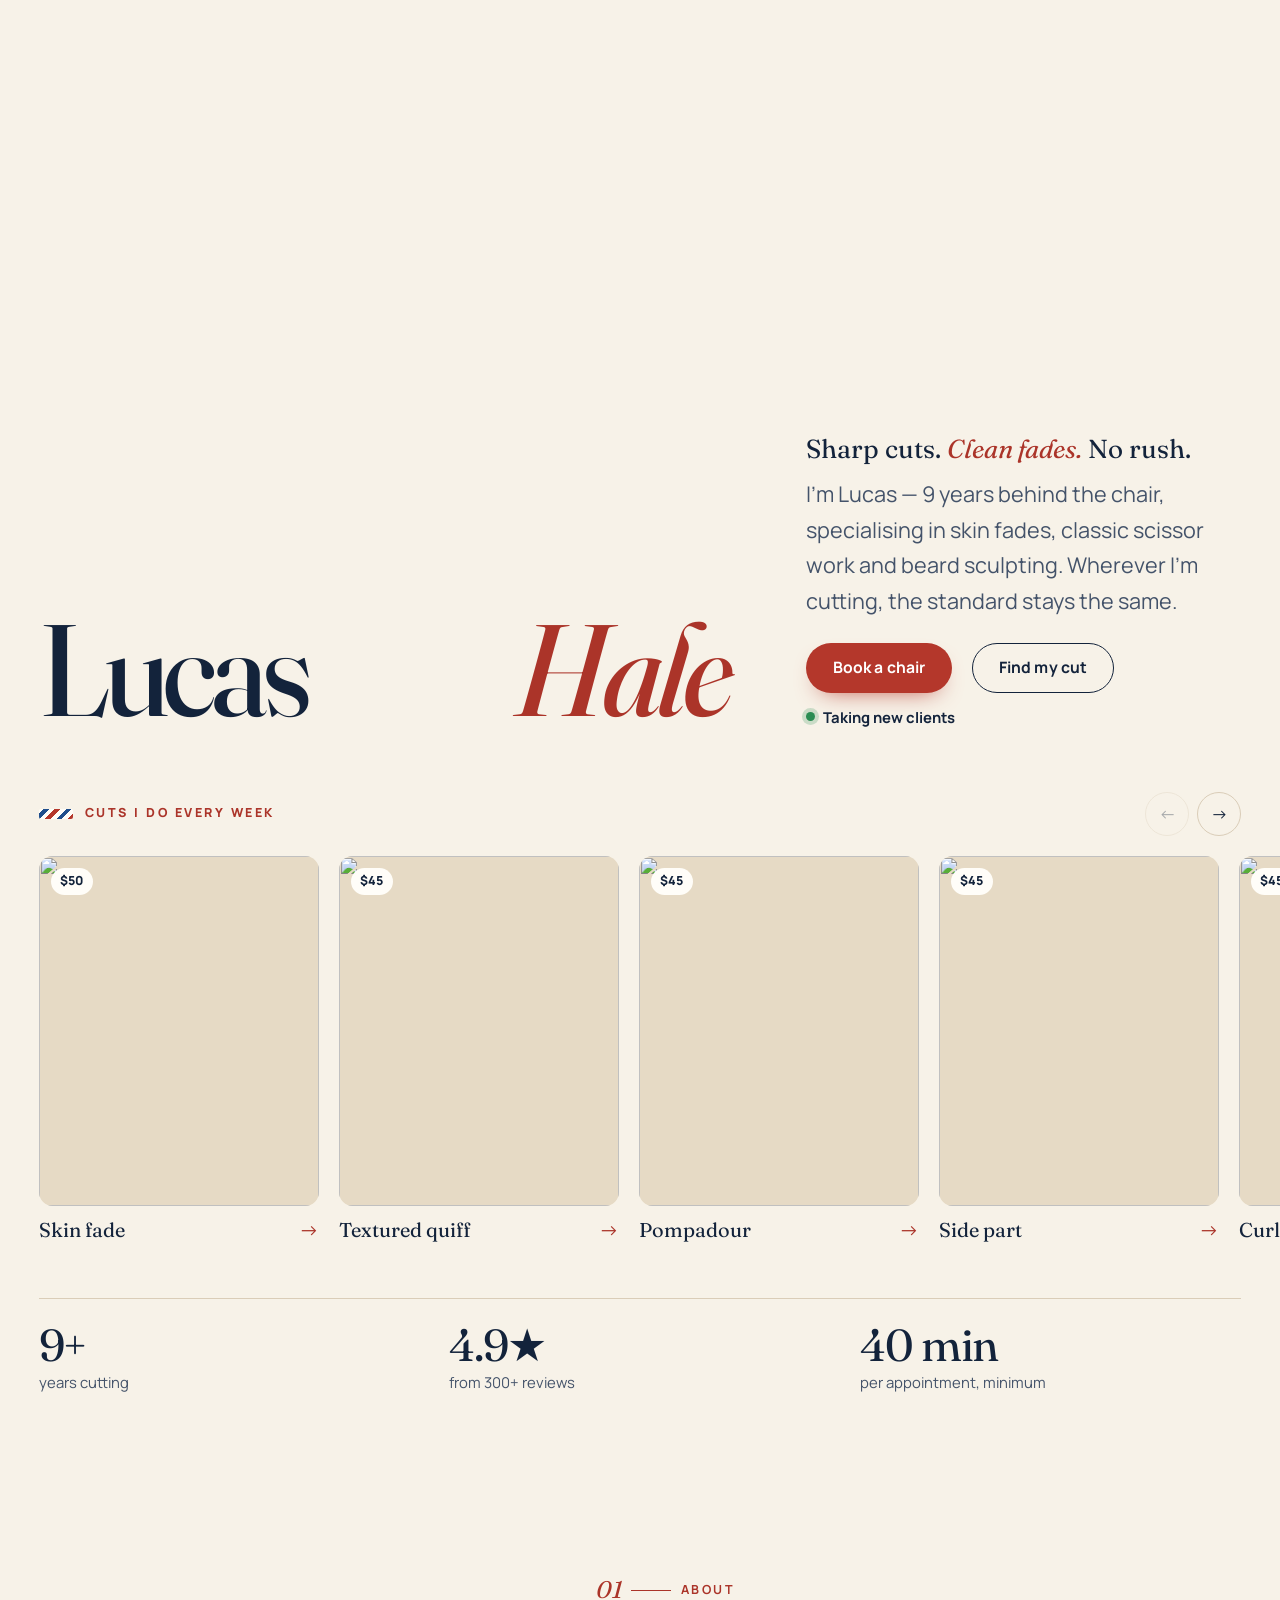
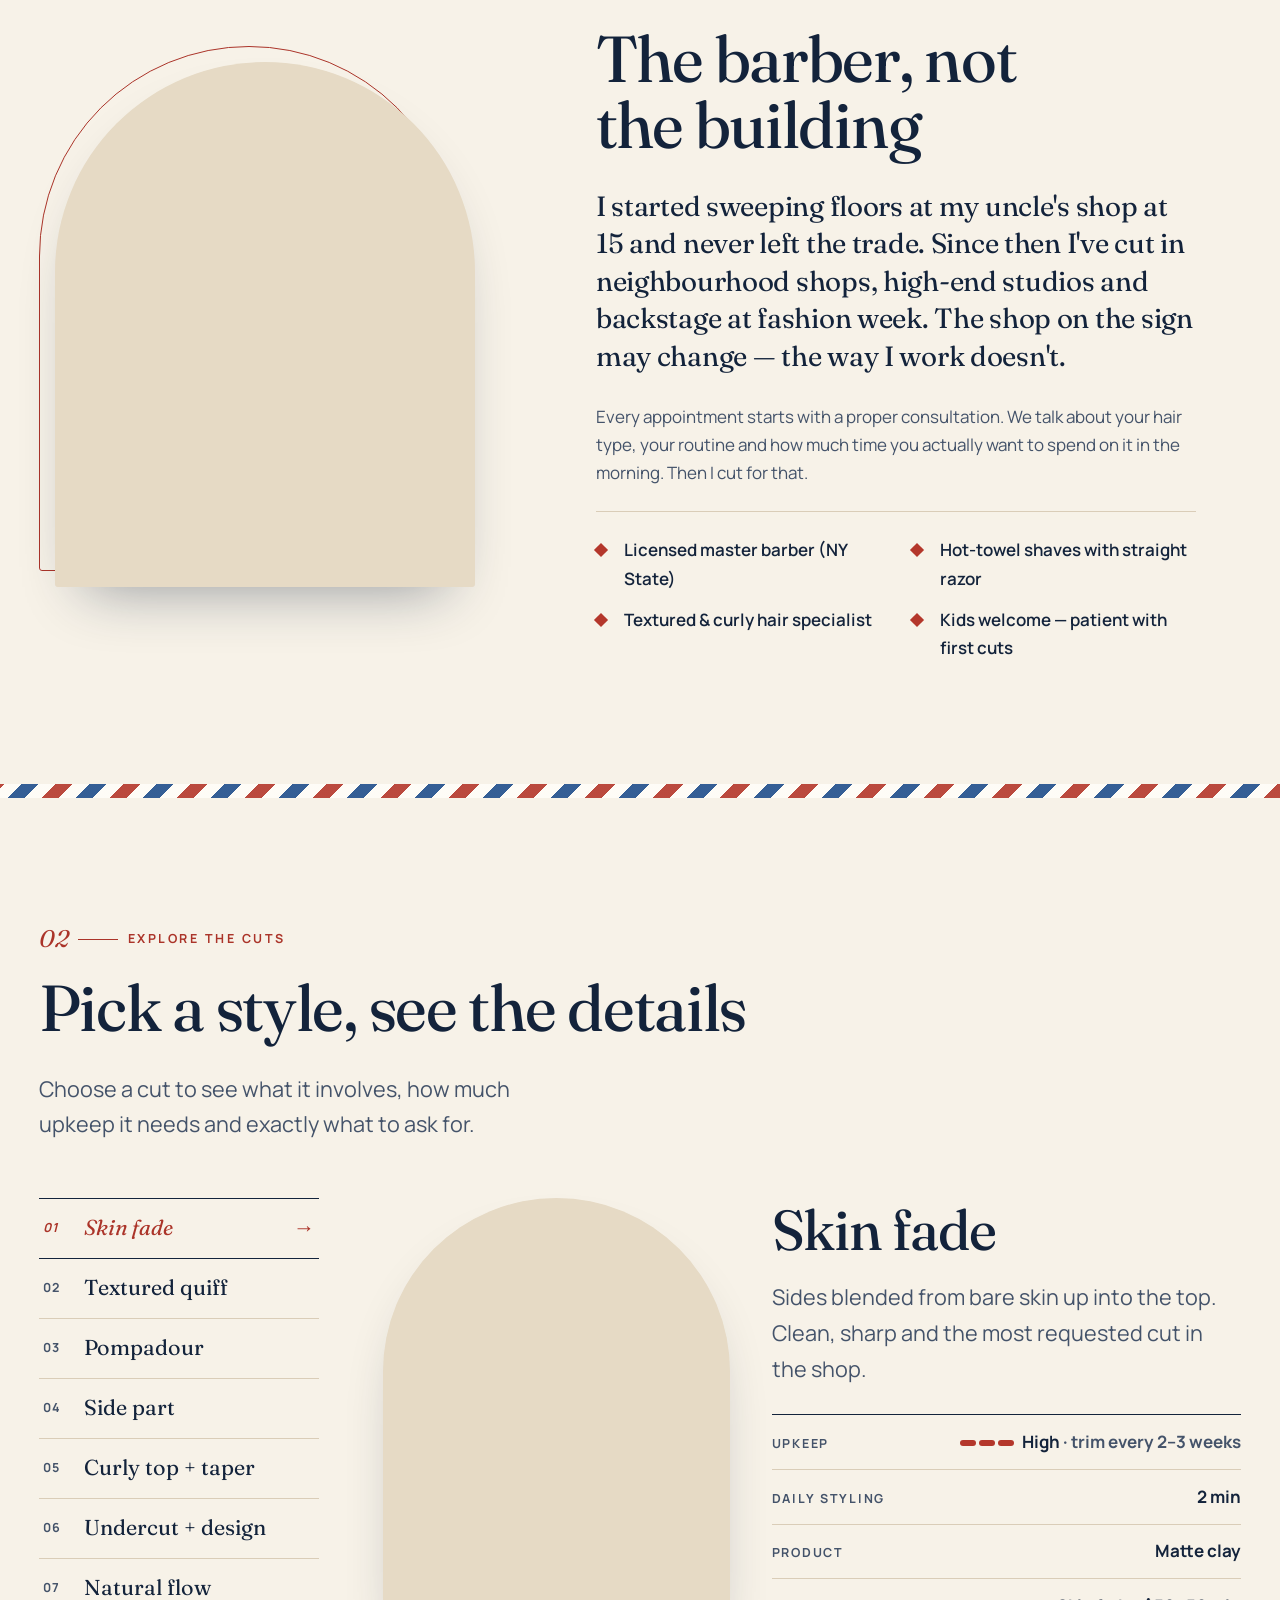
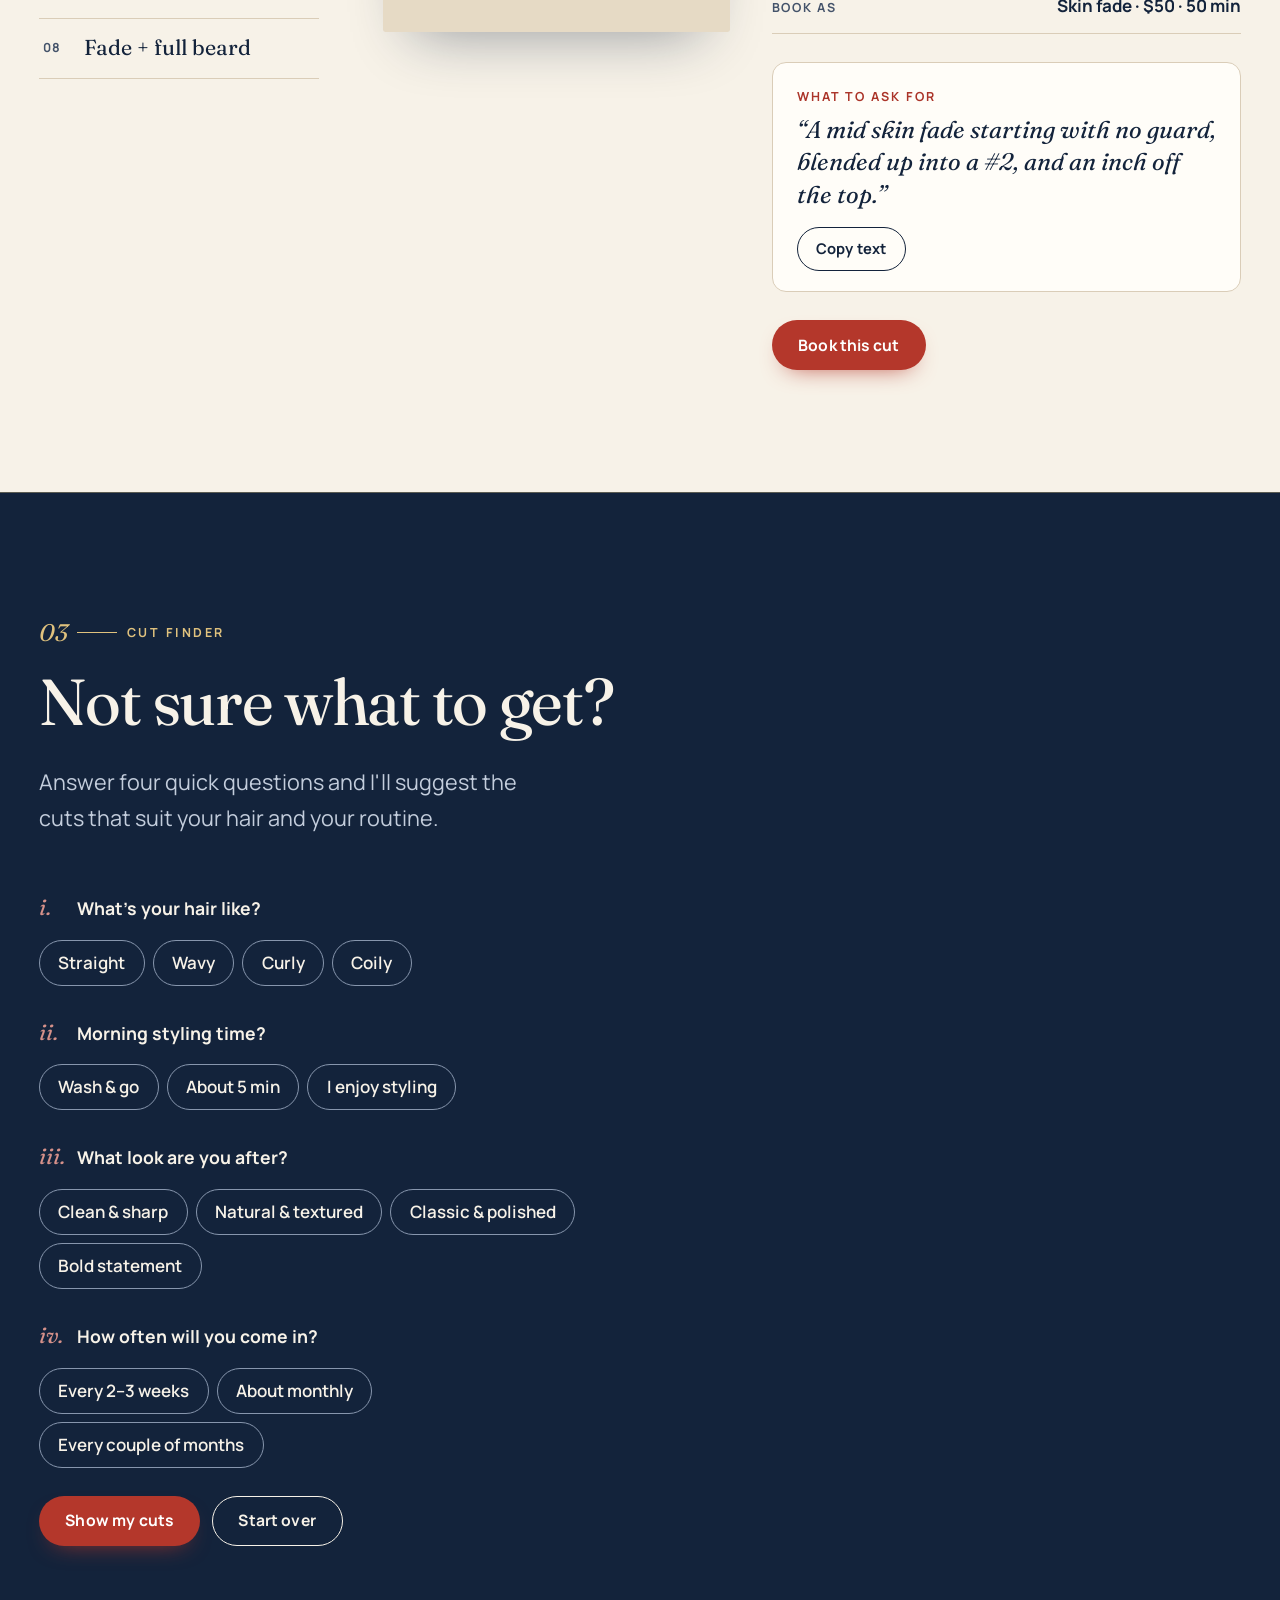
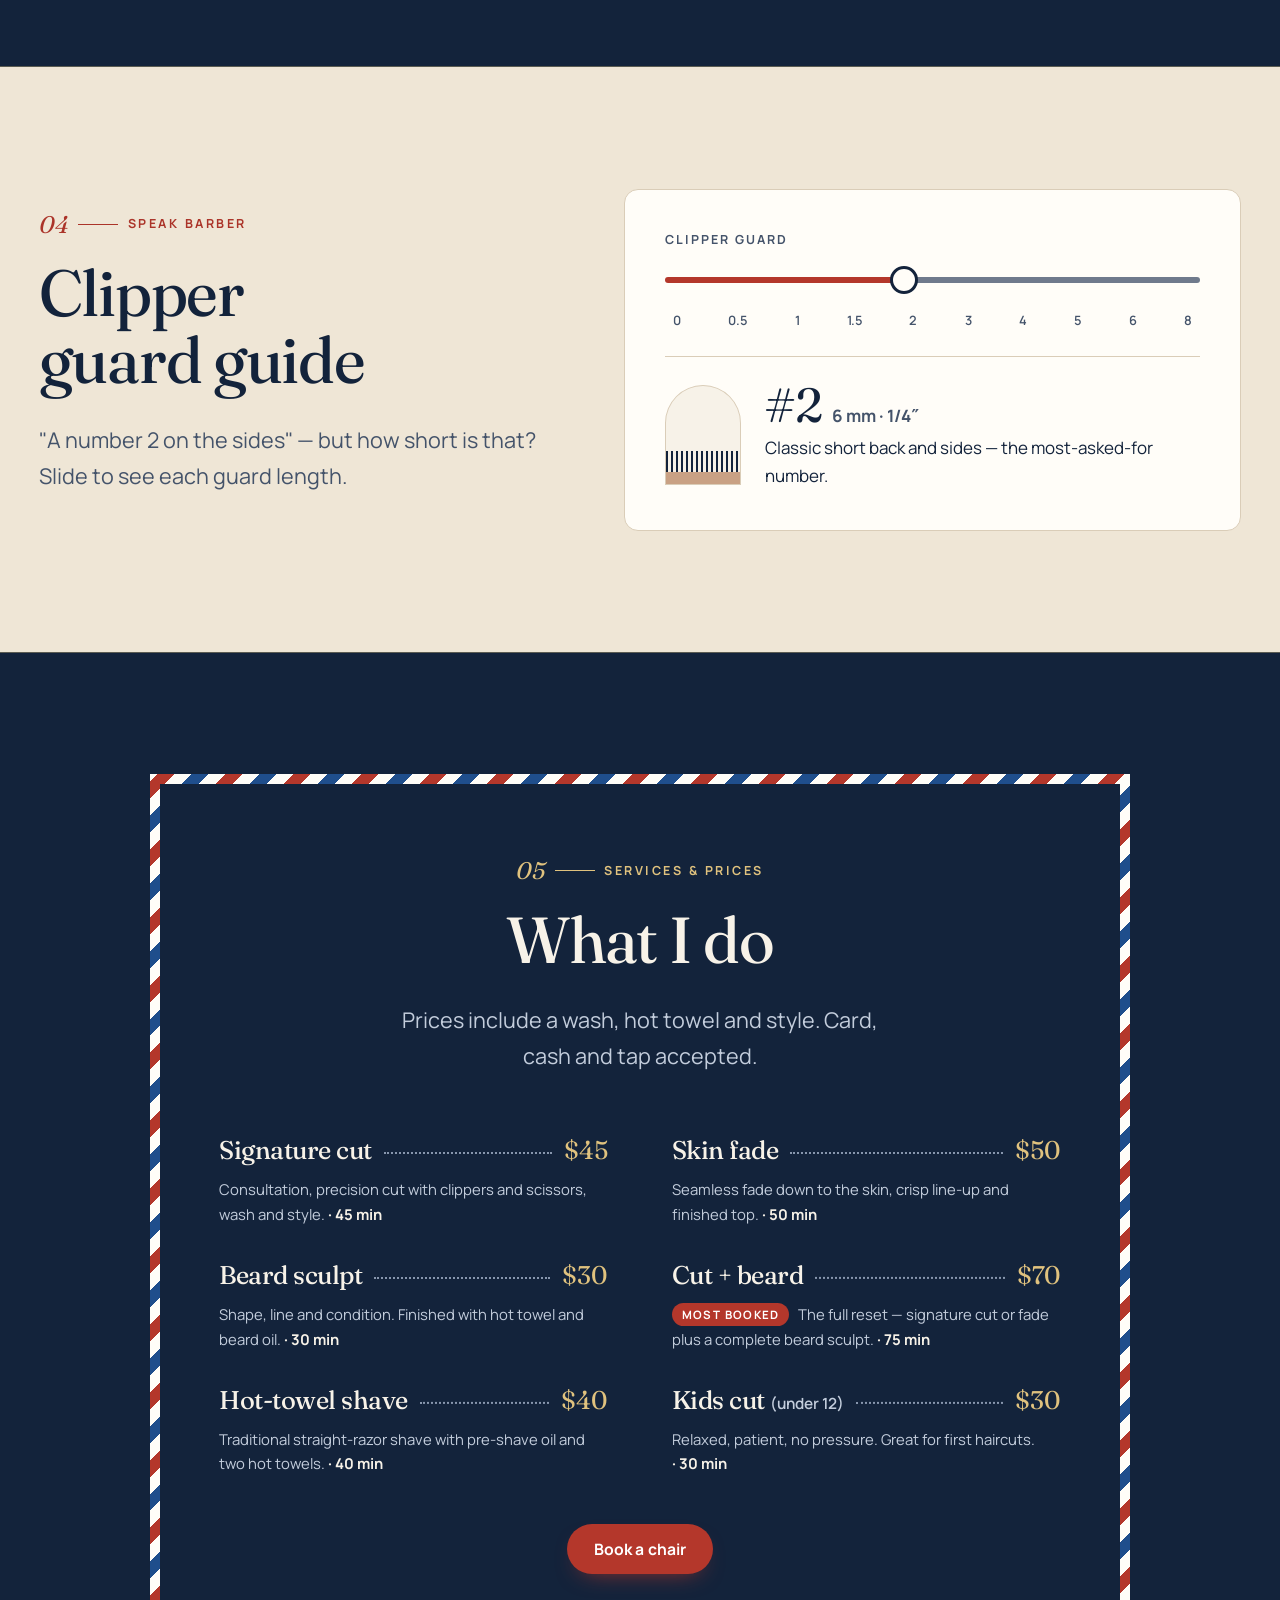
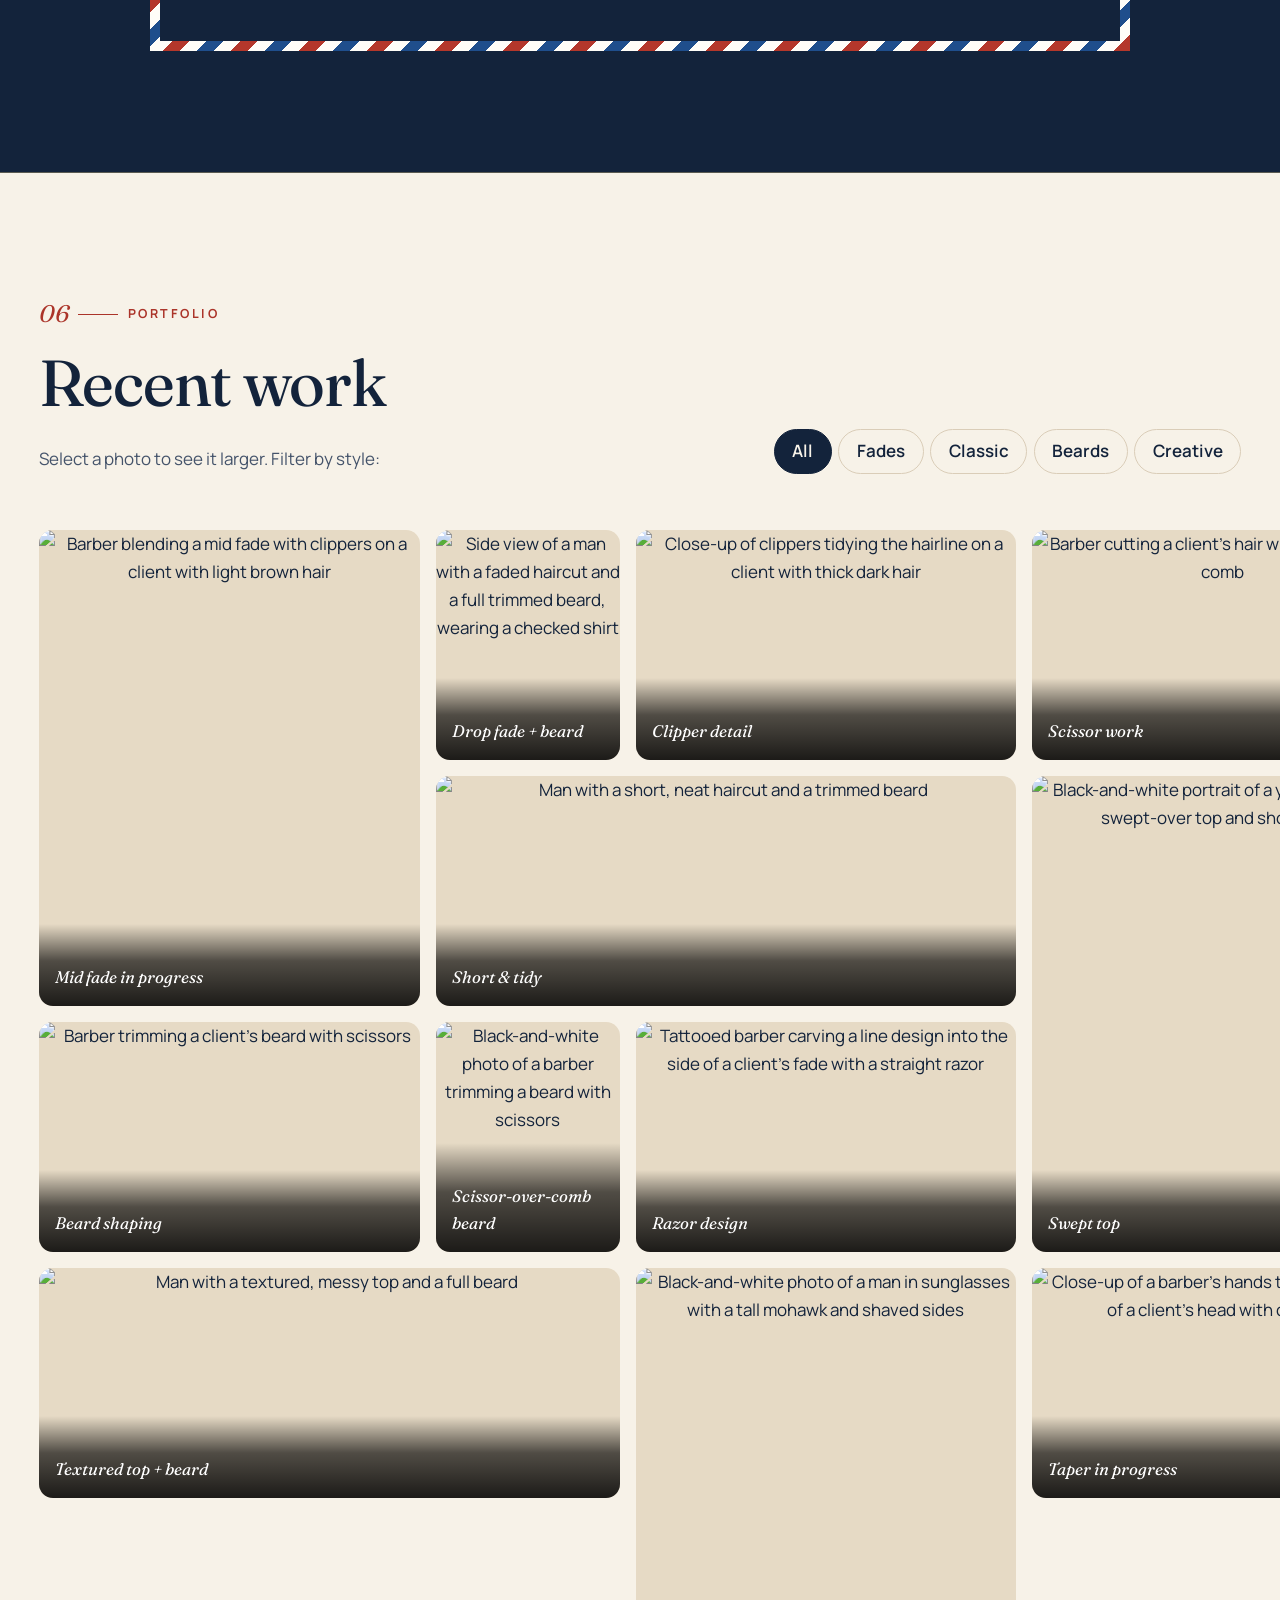
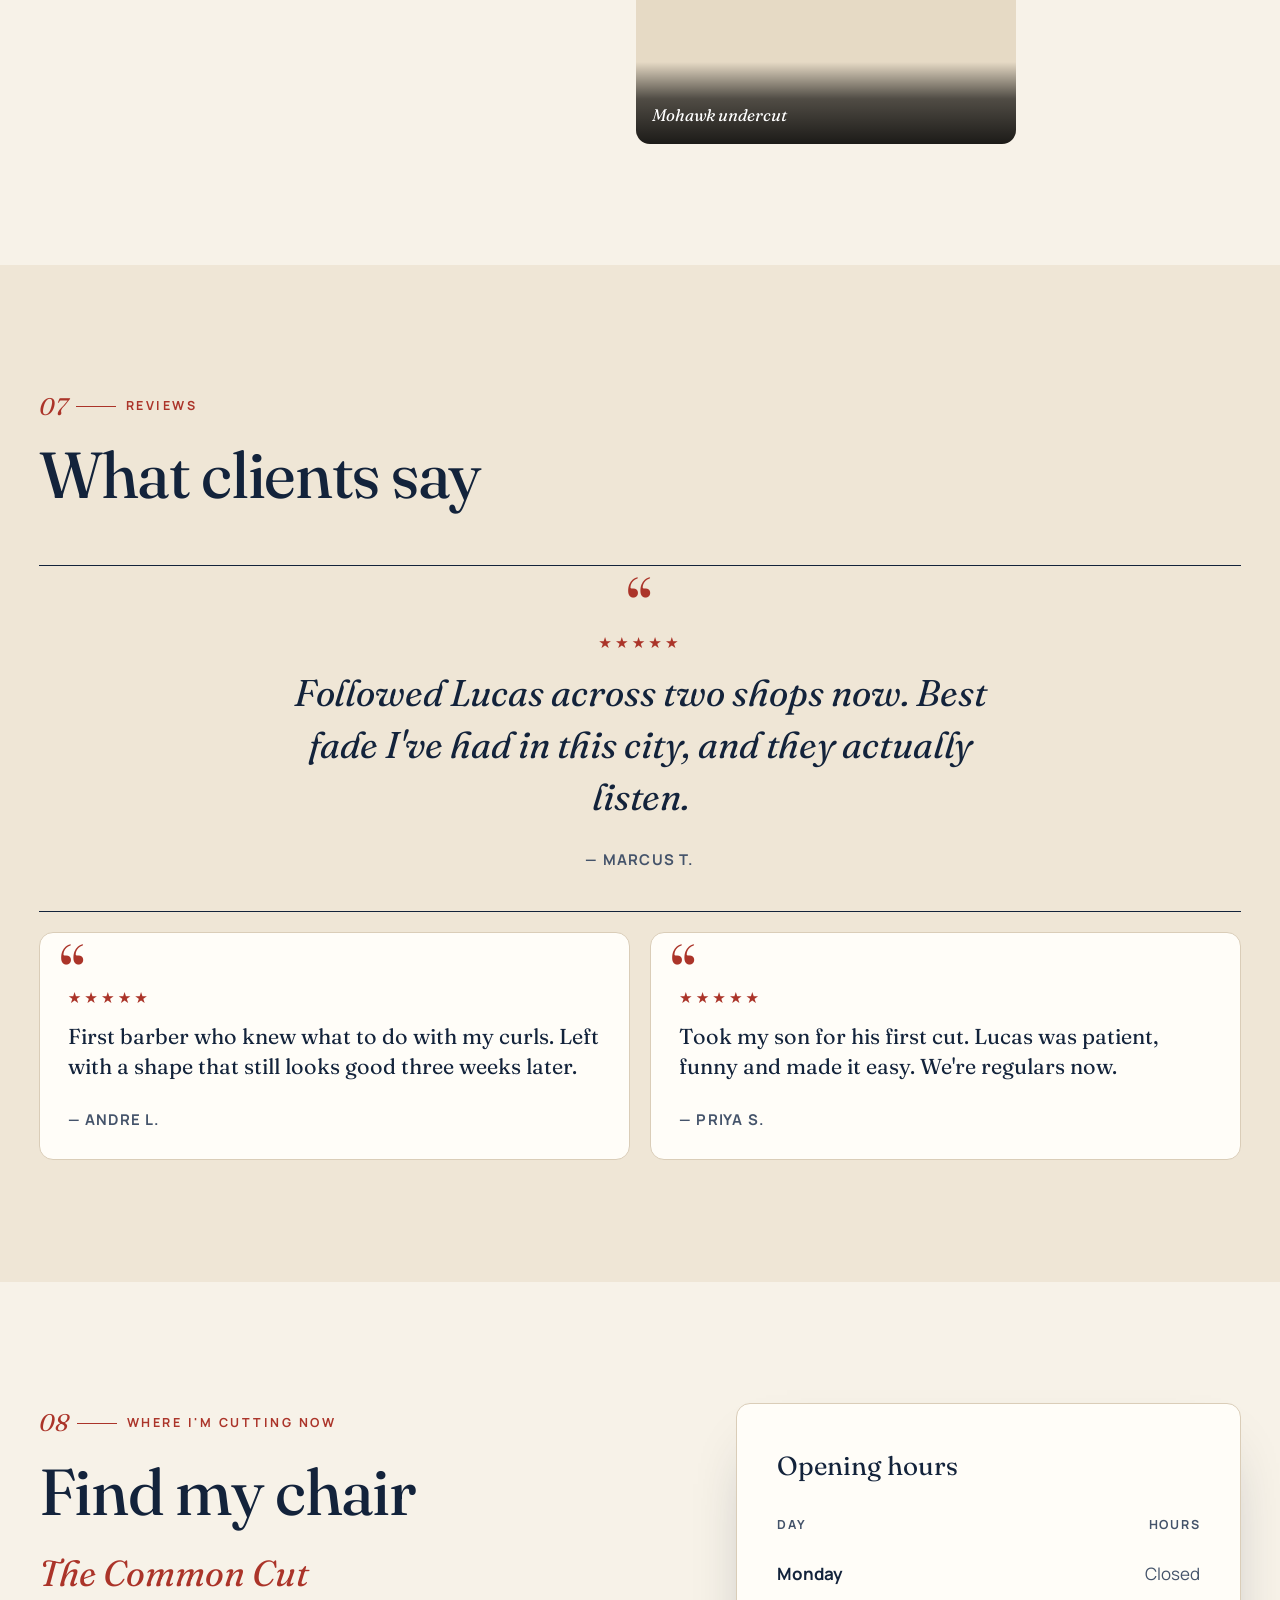
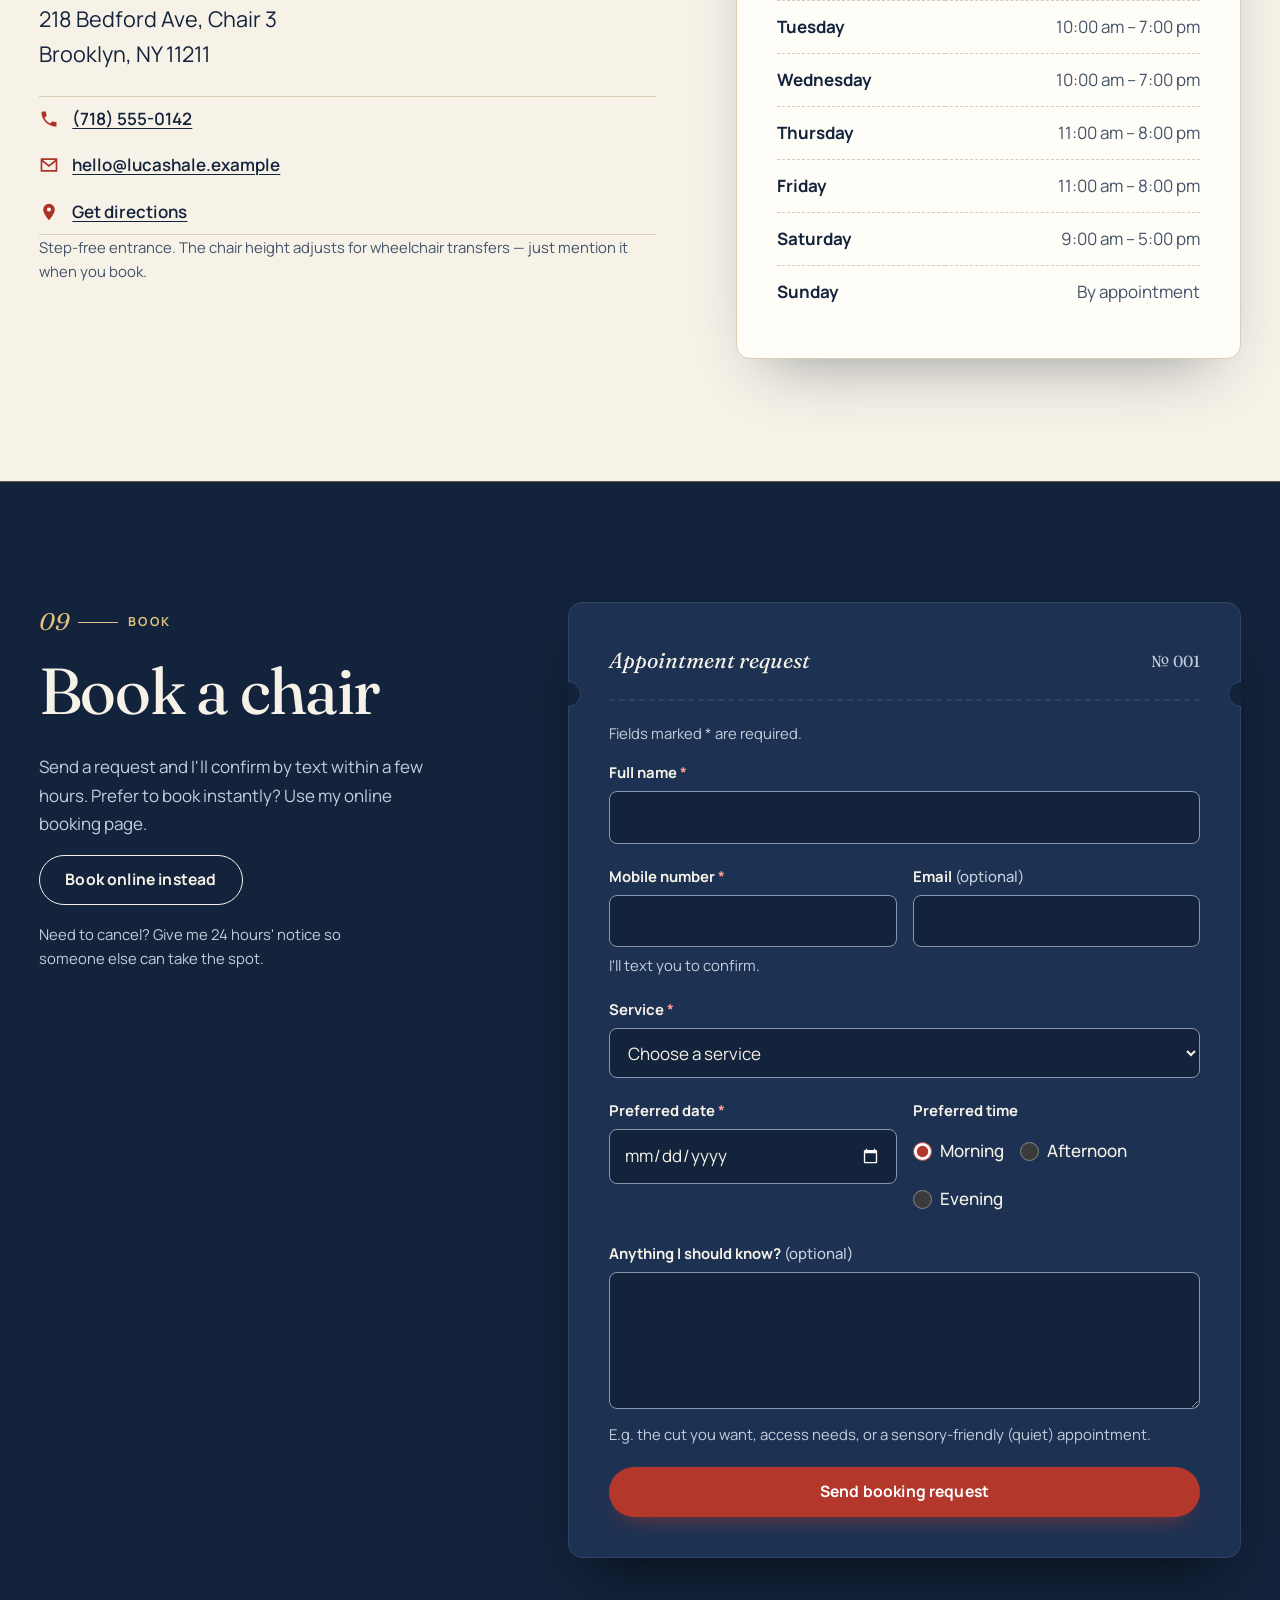
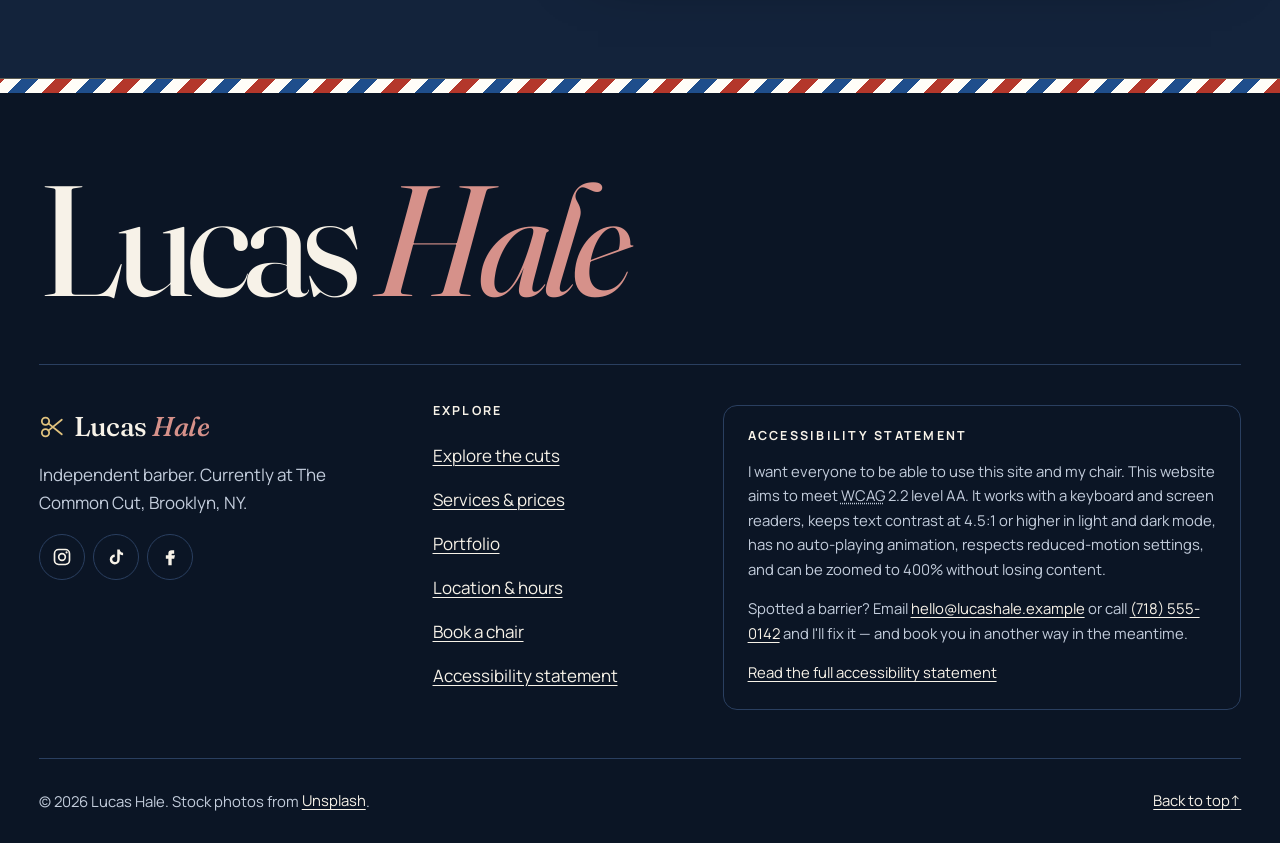
==== commit 5531c747: "Redesign hero as a cut gallery strip, switch to classic barber colours The hero now shows the barber" ====
--- a/index.html
+++ b/index.html
@@ -5,7 +5,7 @@
   <meta name="viewport" content="width=device-width, initial-scale=1">
   <title>Lucas Hale — Barber | Fades, Cuts &amp; Beard Work</title>
   <meta name="description" content="Independent barber specialising in skin fades, classic scissor cuts and beard sculpting. Explore the cuts, find your style and book a chair.">
-  <meta name="theme-color" content="#f4eee2">
+  <meta name="theme-color" content="#f7f2e8">
   <meta property="og:title" content="Lucas Hale — Barber">
   <meta property="og:description" content="Fades, classic cuts and beard work. Explore the cuts and book a chair.">
   <meta property="og:type" content="website">
@@ -70,60 +70,41 @@
 
     <!-- ===================== HERO ===================== -->
     <section class="hero" aria-labelledby="hero-title">
+      <div class="container hero-top">
+        <div class="hero-id">
+          <p class="eyebrow"><span data-bind="barber.title">Independent barber</span> — <span data-bind="barber.city">Brooklyn, NY</span></p>
+          <h1 id="hero-title">
+            <span data-bind="barber.firstName">Lucas</span> <span class="hero-portrait"><img data-render="hero-image" alt="" width="480" height="300" fetchpriority="high"></span> <span class="last" data-bind="barber.lastName">Hale</span>
+          </h1>
+        </div>
+        <div class="hero-side">
+          <p class="hero-motto" data-render="headline">Sharp cuts. Clean fades. No rush.</p>
+          <p class="lead">I'm <span data-bind="barber.firstName">Lucas</span> — <span data-bind="hero.intro"></span></p>
+          <div class="hero-actions">
+            <a class="btn btn-primary" href="#book">Book a chair</a>
+            <a class="btn btn-ghost" href="#finder">Find my cut</a>
+            <p class="hero-available"><span class="dot" aria-hidden="true"></span> <span data-bind="hero.available">Taking new clients</span></p>
+          </div>
+        </div>
+      </div>
+
+      <div class="strip">
+        <div class="container strip-head">
+          <h2 class="strip-title" id="strip-title">Cuts I do every week</h2>
+          <div class="strip-nav">
+            <button type="button" class="icon-btn" data-strip="-1"><span aria-hidden="true">←</span><span class="sr-only">Previous cuts</span></button>
+            <button type="button" class="icon-btn" data-strip="1"><span aria-hidden="true">→</span><span class="sr-only">More cuts</span></button>
+          </div>
+        </div>
+        <ul class="cut-strip" role="list" aria-labelledby="strip-title" data-render="cut-strip"></ul>
+      </div>
+
       <div class="container">
-        <div class="shopfront">
-          <div class="awning" aria-hidden="true"></div>
-          <div class="shopfront-panes">
-            <!-- Shop window: name in gold leaf on the glass -->
-            <div class="window">
-              <div class="window-lettering">
-                <p class="window-est" data-render="since">Cutting since 2017</p>
-                <h1 id="hero-title" class="window-name">
-                  <svg class="name-arch" viewBox="0 0 1000 250" aria-hidden="true" focusable="false">
-                    <defs>
-                      <linearGradient id="gold-leaf" x1="0" y1="0" x2="0" y2="1">
-                        <stop offset="0" stop-color="#fbeab2"/>
-                        <stop offset="0.45" stop-color="#d9ac52"/>
-                        <stop offset="0.55" stop-color="#b5832f"/>
-                        <stop offset="1" stop-color="#f1d58e"/>
-                      </linearGradient>
-                      <path id="name-curve" d="M70 235 Q500 -25 930 235"/>
-                    </defs>
-                    <text class="name-gold"><textPath href="#name-curve" startOffset="50%" text-anchor="middle"><tspan data-bind="barber.firstName">Lucas</tspan> <tspan data-bind="barber.lastName">Hale</tspan></textPath></text>
-                  </svg>
-                  <span class="sr-only"><span data-bind="barber.firstName">Lucas</span> <span data-bind="barber.lastName">Hale</span>, barber</span>
-                </h1>
-                <p class="window-trade"><span data-bind="barber.title">Independent barber</span> <span aria-hidden="true">·</span> <span data-bind="barber.city">Brooklyn, NY</span></p>
-                <p class="window-motto" data-render="headline">Sharp cuts. Clean fades. No rush.</p>
-                <p class="window-services" data-render="window-services"></p>
-              </div>
-              <p class="window-card"><span class="dot" aria-hidden="true"></span> <span data-bind="hero.available">Taking new clients</span></p>
-            </div>
-
-            <!-- Shop door: the barber, seen through the door glass -->
-            <div class="door">
-              <div class="door-glass">
-                <img data-render="hero-image" alt="" width="800" height="1000" fetchpriority="high">
-                <p class="door-sign" id="door-sign" aria-hidden="true"></p>
-              </div>
-              <span class="door-push" aria-hidden="true">Push</span>
-            </div>
-          </div>
-
-          <!-- Window sill -->
-          <div class="sill">
-            <p class="lead">I'm <span data-bind="barber.firstName">Lucas</span> — <span data-bind="hero.intro"></span></p>
-            <div class="hero-actions">
-              <a class="btn btn-primary" href="#book">Book a chair</a>
-              <a class="btn btn-ghost" href="#finder">Find my cut</a>
-            </div>
-            <ul class="hero-stats" aria-label="At a glance">
-              <li><strong><span data-bind="barber.yearsCutting">9</span>+</strong> <span>years cutting</span></li>
-              <li><strong><span data-bind="barber.rating">4.9</span><span aria-hidden="true">★</span><span class="sr-only"> stars</span></strong> <span>from <span data-bind="barber.reviewCount">300+</span> reviews</span></li>
-              <li><strong data-bind="hero.statValue">40 min</strong> <span data-bind="hero.statLabel">per appointment, minimum</span></li>
-            </ul>
-          </div>
-        </div>
+        <ul class="hero-stats" aria-label="At a glance">
+          <li><strong><span data-bind="barber.yearsCutting">9</span>+</strong> <span>years cutting</span></li>
+          <li><strong><span data-bind="barber.rating">4.9</span><span aria-hidden="true">★</span><span class="sr-only"> stars</span></strong> <span>from <span data-bind="barber.reviewCount">300+</span> reviews</span></li>
+          <li><strong data-bind="hero.statValue">40 min</strong> <span data-bind="hero.statLabel">per appointment, minimum</span></li>
+        </ul>
       </div>
     </section>
 
--- a/css/styles.css
+++ b/css/styles.css
@@ -1,5 +1,5 @@
 /* =========================================================
-   Barber portfolio — "Organic barbershop" theme.
+   Barber portfolio — "Classic barbershop" theme.
    Mobile-first. Colours, fonts and shapes are tokens set by
    js/core.js from js/config.js (editable in the admin panel).
    The values below are the no-JS fallbacks.
@@ -37,55 +37,41 @@
 }
 
 /* ---------- Tone sets ----------
-   DAY SHOP (light): raw linen, kraft paper, oiled oak and espresso ink,
-     with olive greens. Feature panels (.invert) are moss-green leather;
-     the footer is dark oak.
-   AFTER HOURS (dark): walnut and tobacco by lamplight, brass trim.
-     Feature panels (.invert) are cognac saddle leather with stitched seams.
-   Every tone carries a fine paper/hide grain so nothing reads as flat. */
-
-/* Grain: fractal noise, tinted per mode */
-:root {
-  --grain-dark: url("data:image/svg+xml,%3Csvg xmlns='http://www.w3.org/2000/svg' width='180' height='180'%3E%3Cfilter id='n'%3E%3CfeTurbulence type='fractalNoise' baseFrequency='.85' numOctaves='3' stitchTiles='stitch'/%3E%3CfeColorMatrix values='0 0 0 0 .16 0 0 0 0 .11 0 0 0 0 .07 0 0 0 .16 0'/%3E%3C/filter%3E%3Crect width='100%25' height='100%25' filter='url(%23n)'/%3E%3C/svg%3E");
-  --grain-light: url("data:image/svg+xml,%3Csvg xmlns='http://www.w3.org/2000/svg' width='180' height='180'%3E%3Cfilter id='n'%3E%3CfeTurbulence type='fractalNoise' baseFrequency='.8' numOctaves='3' stitchTiles='stitch'/%3E%3CfeColorMatrix values='0 0 0 0 1 0 0 0 0 .9 0 0 0 0 .75 0 0 0 .07 0'/%3E%3C/filter%3E%3Crect width='100%25' height='100%25' filter='url(%23n)'/%3E%3C/svg%3E");
-  /* loose linen weave */
-  --weave: repeating-linear-gradient(0deg, rgba(90, 70, 45, 0.035) 0 1px, transparent 1px 4px),
-           repeating-linear-gradient(90deg, rgba(90, 70, 45, 0.03) 0 1px, transparent 1px 5px);
-}
-
-/* Day shop */
+   Classic barber: navy, cream and pole red.
+   LIGHT: cream paper with navy ink; feature panels (.invert) and the footer are navy.
+   DARK: midnight navy with cream type and gold-leaf details; feature panels are
+   a lighter navy so they still stand apart. */
+
+/* Light */
 :root,
 [data-theme="light"] {
-  --bg: #f4eee2;
-  --bg-alt: #ebe2d1;
-  --bg-deep: #e0d4bd;
-  --surface: #fbf8f2;
-  --text: #2a2019;
-  --muted: #5b4c3f;
-  --border: #d6c9b2;
-  --field-border: #857261;
-  --decor: #4a5634;
+  --bg: #f7f2e8;
+  --bg-alt: #efe6d6;
+  --bg-deep: #e6dac5;
+  --surface: #fffdf8;
+  --text: #13233b;
+  --muted: #44536a;
+  --border: #dacdb8;
+  --field-border: #6f7a8c;
+  --decor: #1f4e8c;
   --eyebrow: var(--accent-text);
   --accent-text: var(--accent-on-light);
-  --focus: #2a2019;
+  --focus: #13233b;
   --error: #a3241b;
-  --success: #335a24;
-  --status-ok-bg: #e6ecd8;
-  --status-err-bg: #f6e1d9;
-  --header-bg: rgba(244, 238, 226, 0.93);
-  --ghost-hover: rgba(42, 32, 25, 0.06);
-  --contrast-bg: #2a2019;
-  --contrast-text: #f4eee2;
-  --topbar-bg: #3a2b20;
-  --topbar-text: #f4eee2;
-  --strop-a: #6b4126;
-  --strop-b: #8a5a36;
+  --success: #1f6b3a;
+  --status-ok-bg: #e2efe3;
+  --status-err-bg: #f8e3df;
+  --header-bg: rgba(247, 242, 232, 0.94);
+  --ghost-hover: rgba(19, 35, 59, 0.06);
+  --contrast-bg: #13233b;
+  --contrast-text: #f7f2e8;
+  --topbar-bg: #13233b;
+  --topbar-text: #f7f2e8;
   --pole-a: var(--accent);
-  --pole-b: #fbf8f2;
-  --pole-c: var(--decor);
-  --stitch: transparent;
-  --texture: var(--grain-dark), var(--weave);
-  --shadow: 0 30px 60px -30px rgba(60, 40, 20, 0.42);
+  --pole-b: #fffdf8;
+  --pole-c: #1f4e8c;
+  --texture: none;
+  --shadow: 0 30px 60px -30px rgba(19, 35, 59, 0.45);
   color-scheme: light;
 }
 
@@ -97,103 +83,84 @@
   --eyebrow: var(--decor);
   --focus: #f2cf7a;
   --error: #ff9d90;
-  --success: #b5d98f;
-  --status-ok-bg: #26301a;
-  --status-err-bg: #3a1c18;
-  --ghost-hover: rgba(255, 240, 220, 0.07);
-  --stitch: transparent;
-  --texture: var(--grain-light);
+  --success: #8fdcae;
+  --status-ok-bg: #14302a;
+  --status-err-bg: #3a1c22;
+  --ghost-hover: rgba(255, 255, 255, 0.07);
+  --texture: none;
   --shadow: 0 30px 60px -30px rgba(0, 0, 0, 0.85);
   color-scheme: dark;
 }
 
-/* After hours: walnut, tobacco & brass */
+/* Dark: midnight navy */
 [data-theme="dark"],
 .tone-dark {
-  --bg: #19130f;
-  --bg-alt: #201812;
-  --bg-deep: #120d0a;
-  --surface: #2a1e16;
-  --text: #f1e7d6;
-  --muted: #c8b59d;
-  --border: #4a3729;
-  --field-border: #9d8672;
-  --decor: #c9a15a;
-  --header-bg: rgba(25, 19, 15, 0.93);
-  --contrast-bg: #f1e7d6;
-  --contrast-text: #19130f;
-  --topbar-bg: #120d0a;
-  --topbar-text: #f1e7d6;
-  --strop-a: #3d2416;
-  --strop-b: #5a3721;
+  --bg: #0d1626;
+  --bg-alt: #111d31;
+  --bg-deep: #09111e;
+  --surface: #16253d;
+  --text: #f3ede1;
+  --muted: #b9c3d3;
+  --border: #2a3a55;
+  --field-border: #8290a8;
+  --decor: #e0c27e;
+  --header-bg: rgba(13, 22, 38, 0.94);
+  --contrast-bg: #f3ede1;
+  --contrast-text: #0d1626;
+  --topbar-bg: #09111e;
+  --topbar-text: #f3ede1;
   --pole-a: var(--accent);
-  --pole-b: #f1e7d6;
-  --pole-c: #c9a15a;
-  --stitch: rgba(201, 161, 90, 0.45);
-  /* walnut grain under the paper noise */
-  --texture: var(--grain-light),
-             repeating-linear-gradient(90deg, rgba(255, 228, 190, 0.016) 0 1px, transparent 1px 7px, rgba(0, 0, 0, 0.08) 7px 9px, transparent 9px 17px);
-}
-
-/* Day shop feature panels: moss-green leather */
+  --pole-b: #f3ede1;
+  --pole-c: #4f7fc0;
+}
+
+/* Light-mode feature panels: navy */
 [data-theme="light"] .invert {
-  --bg: #262c20;
-  --bg-alt: #2b3224;
-  --bg-deep: #1e2319;
-  --surface: #313a29;
-  --text: #f1ebda;
-  --muted: #cbc5ab;
-  --border: #48523b;
-  --field-border: #98a285;
-  --decor: #d6b676;
-  --contrast-bg: #f1ebda;
-  --contrast-text: #262c20;
-  --pole-b: #f1ebda;
-  --stitch: rgba(214, 182, 118, 0.45);
-  --texture: var(--grain-light),
-             radial-gradient(rgba(0, 0, 0, 0.18) 1px, transparent 1.6px) 0 0 / 5px 5px;
-}
-
-/* Day shop footer: dark oak */
+  --bg: #13233b;
+  --bg-alt: #172a45;
+  --bg-deep: #0f1c30;
+  --surface: #1d3253;
+  --text: #f7f2e8;
+  --muted: #c3cddc;
+  --border: #2d4468;
+  --field-border: #8796ad;
+  --decor: #e0c27e;
+  --contrast-bg: #f7f2e8;
+  --contrast-text: #13233b;
+  --pole-b: #f7f2e8;
+  --pole-c: #4f7fc0;
+}
+
+/* Light-mode footer: deep navy */
 [data-theme="light"] .tone-dark {
-  --bg: #2a2019;
-  --bg-alt: #312620;
-  --bg-deep: #211913;
-  --surface: #3a2d24;
-  --text: #f4ecdf;
-  --muted: #cfc0ac;
-  --border: #4f3f33;
-  --field-border: #a08d79;
-  --decor: #cfae6e;
-  --contrast-bg: #f4ecdf;
-  --contrast-text: #2a2019;
-  --strop-a: #4a2e1c;
-  --strop-b: #6b4126;
-  --pole-b: #f4ecdf;
-  --pole-c: #8a9a64;
-  --stitch: transparent;
-  --texture: var(--grain-light),
-             repeating-linear-gradient(90deg, rgba(255, 228, 190, 0.02) 0 1px, transparent 1px 9px, rgba(0, 0, 0, 0.08) 9px 11px, transparent 11px 23px);
-}
-
-/* After-hours feature panels: cognac saddle leather */
+  --bg: #0f1c30;
+  --bg-alt: #13233b;
+  --bg-deep: #0b1525;
+  --surface: #182b48;
+  --text: #f7f2e8;
+  --muted: #c3cddc;
+  --border: #2a3f60;
+  --field-border: #8796ad;
+  --decor: #e0c27e;
+  --contrast-bg: #f7f2e8;
+  --contrast-text: #0f1c30;
+  --pole-b: #f7f2e8;
+  --pole-c: #4f7fc0;
+}
+
+/* Dark-mode feature panels: a lighter navy */
 [data-theme="dark"] .invert {
-  --bg: #34200f;
-  --bg-alt: #3b2513;
-  --bg-deep: #29180a;
-  --surface: #452b17;
-  --text: #f8eddc;
-  --muted: #e0cbb1;
-  --border: #6a4a2e;
-  --field-border: #b39577;
-  --decor: #e2bf7a;
-  --contrast-bg: #f8eddc;
-  --contrast-text: #34200f;
-  --stitch: rgba(226, 191, 122, 0.5);
-  /* pebbled hide */
-  --texture: var(--grain-light),
-             radial-gradient(rgba(0, 0, 0, 0.22) 1px, transparent 1.6px) 0 0 / 5px 5px,
-             radial-gradient(rgba(255, 220, 180, 0.035) 1px, transparent 1.6px) 2px 3px / 7px 7px;
+  --bg: #172947;
+  --bg-alt: #1b2f50;
+  --bg-deep: #12213a;
+  --surface: #213a60;
+  --text: #f6f0e4;
+  --muted: #c8d1e0;
+  --border: #33507a;
+  --field-border: #8fa0bb;
+  --decor: #e6c987;
+  --contrast-bg: #f6f0e4;
+  --contrast-text: #172947;
 }
 
 /* ---------- Base ---------- */
@@ -215,7 +182,7 @@
   -webkit-font-smoothing: antialiased;
 }
 body.no-scroll { overflow: hidden; }
-/* Each tone paints its own texture: linen, wood grain, leather */
+/* Each tone can paint its own texture */
 body, .invert, .tone-dark { background-color: var(--bg); background-image: var(--texture); }
 .invert, .tone-dark { color: var(--text); }
 img, svg { display: block; max-width: 100%; }
@@ -489,245 +456,108 @@
   .js .nav-menu .btn { margin: 0 0.25rem 0 0.75rem; width: auto; }
 }
 
-/* ---------- Hero: the shopfront ----------
-   A striped canvas awning over a painted shopfront: the left pane is the
-   shop window with the barber's name in gold leaf, the right pane is the
-   door with the barber seen through its glass, and a wooden sill below. */
-.hero {
-  position: relative;
-  padding: clamp(1.75rem, 1rem + 3vw, 3.5rem) 0 clamp(2.5rem, 1.5rem + 3vw, 4.5rem);
-  overflow: hidden;
-  /* window glass and lettering stay the same in both modes; the paint changes */
-  --glass-text: #f4ead6;
-  --glass-gold: #e5c47c;
-}
-
-/* Awning: canvas stripes with a scalloped edge */
-.awning {
-  position: relative;
-  z-index: 2;
-  height: clamp(48px, 36px + 2vw, 66px);
-  margin: 0 calc(-1 * clamp(6px, 1vw, 14px));
-  background:
-    linear-gradient(180deg, rgba(0, 0, 0, 0.22), transparent 35%, transparent 70%, rgba(0, 0, 0, 0.18)),
-    var(--grain-dark),
-    repeating-linear-gradient(90deg, var(--accent) 0 34px, var(--awning-b) 34px 68px);
-  -webkit-mask: radial-gradient(circle 17px at 17px calc(100% - 17px), #000 97%, transparent) 0 0 / 34px 100% repeat-x,
-                linear-gradient(#000 0 0) 0 0 / 100% calc(100% - 17px) no-repeat;
-          mask: radial-gradient(circle 17px at 17px calc(100% - 17px), #000 97%, transparent) 0 0 / 34px 100% repeat-x,
-                linear-gradient(#000 0 0) 0 0 / 100% calc(100% - 17px) no-repeat;
-  filter: drop-shadow(0 6px 6px rgba(0, 0, 0, 0.25));
-}
-.awning::before {
-  /* the rod the canvas hangs from */
-  content: "";
-  position: absolute;
-  inset: 0 0 auto;
-  height: 6px;
-  background: linear-gradient(180deg, #e9cf8f, #9c7230);
-}
-
-/* Painted frame holding window + door */
-.shopfront-panes {
-  display: grid;
-  gap: clamp(10px, 1.4vw, 18px);
-  margin-top: -14px;
-  padding: calc(14px + clamp(10px, 1.4vw, 18px)) clamp(10px, 1.4vw, 18px) clamp(10px, 1.4vw, 18px);
-  background: var(--grain-dark), var(--shopfront);
-  box-shadow: inset 0 0 0 1px rgba(0, 0, 0, 0.35), var(--shadow);
-}
-.window, .door-glass { box-shadow: 0 0 0 5px var(--shopfront), 0 0 0 6px var(--pinstripe), inset 0 0 40px rgba(0, 0, 0, 0.6); }
-
-/* Shop window */
-.window {
-  position: relative;
+/* ---------- Hero: name up top, a strip of recent cuts below ---------- */
+.hero { position: relative; padding: clamp(2.5rem, 1.5rem + 4vw, 5.5rem) 0 clamp(2rem, 1rem + 3vw, 3.5rem); overflow: hidden; }
+.hero-top { display: grid; gap: clamp(1.5rem, 1rem + 2vw, 3rem); align-items: end; }
+.hero h1 {
+  margin: 0.5rem 0 0;
+  font-size: clamp(3.2rem, 1.4rem + 8.4vw, 9rem);
+  line-height: 0.92;
+  letter-spacing: -0.04em;
+}
+.hero h1 .last { font-style: italic; color: var(--accent-text); }
+/* The barber's portrait sits in the name like a coin, ringed in pole stripes */
+.hero-portrait {
+  display: inline-block;
+  width: 1.35em;
+  height: 0.82em;
+  margin: 0;
+  vertical-align: -0.08em;
+  padding: 0.045em;
+  border-radius: 999px;
+  background: repeating-linear-gradient(-45deg, var(--pole-a) 0 6px, var(--pole-b) 6px 12px, var(--pole-c) 12px 18px, var(--pole-b) 18px 24px);
+  box-shadow: var(--shadow);
+}
+.hero-portrait img { width: 100%; height: 100%; border-radius: 999px; object-fit: cover; object-position: 50% 30%; border: 0.025em solid var(--bg); }
+.hero-side { max-width: 34rem; }
+.hero-motto { margin: 0 0 0.75rem; font-family: var(--font-display); font-size: var(--fs-h3); line-height: 1.2; }
+.hero-motto .accent { font-style: italic; color: var(--accent-text); }
+.hero-side .lead { margin: 0; max-width: 46ch; }
+.hero-actions { display: flex; flex-wrap: wrap; align-items: center; gap: 0.75rem 1.25rem; margin-top: 1.5rem; }
+.hero-available { display: inline-flex; align-items: center; gap: 0.5rem; margin: 0; font-size: var(--fs-sm); font-weight: 700; }
+.dot { width: 9px; height: 9px; border-radius: 50%; background: #2a8c52; box-shadow: 0 0 0 4px rgba(42, 140, 82, 0.22); }
+@media (min-width: 960px) {
+  .hero-top { grid-template-columns: 1.25fr 0.75fr; }
+}
+
+/* Strip of recent cuts */
+.strip { margin-top: clamp(2.5rem, 1.5rem + 3vw, 4rem); }
+.strip-head { display: flex; align-items: center; justify-content: space-between; gap: 1rem; margin-bottom: 1rem; }
+.strip-title {
   display: flex;
-  flex-direction: column;
   align-items: center;
-  justify-content: center;
-  gap: 2rem;
-  min-height: clamp(380px, 56vh, 580px);
-  padding: clamp(1.75rem, 1rem + 3vw, 3.5rem) clamp(0.75rem, 0.25rem + 3vw, 3rem);
-  overflow: hidden;
-  background: var(--glass);
-  color: var(--glass-text);
-  text-align: center;
-}
-.window::after {
-  /* reflections on the glass */
-  content: "";
-  position: absolute;
-  inset: 0;
-  pointer-events: none;
-  background: linear-gradient(115deg, transparent 0 24%, rgba(255, 255, 255, 0.07) 24% 31%, transparent 31% 58%, rgba(255, 255, 255, 0.045) 58% 61%, transparent 61%);
-}
-.window-lettering { position: relative; z-index: 1; width: 100%; max-width: 660px; }
-.window-est,
-.window-trade {
+  gap: 0.75rem;
   margin: 0;
-  color: var(--glass-gold);
+  font-family: var(--font-body);
   font-size: var(--fs-xs);
   font-weight: 800;
-  letter-spacing: 0.3em;
-  text-transform: uppercase;
-}
-.window-est { display: flex; align-items: center; justify-content: center; gap: 0.9rem; }
-.window-est::before, .window-est::after { content: ""; width: 2.5rem; height: 1px; background: currentColor; }
-.window-est:empty { display: none; }
-.window-name { margin: 0.25rem 0 0; line-height: 0; }
-.name-arch { display: block; width: 100%; height: auto; overflow: visible; }
-.name-gold {
-  font-family: var(--font-display);
-  font-size: 128px;
-  font-weight: 700;
-  letter-spacing: 6px;
-  text-transform: uppercase;
-  fill: url(#gold-leaf);
-  stroke: #1a110b;
-  stroke-width: 7px;
-  stroke-linejoin: round;
-  paint-order: stroke;
-  filter: drop-shadow(5px 6px 0 rgba(0, 0, 0, 0.55));
-}
-.window-trade { margin-top: 0.6rem; letter-spacing: 0.24em; }
-.window-motto {
-  margin: 1.4rem auto 0;
-  max-width: 22ch;
-  font-family: var(--font-display);
-  font-size: clamp(1.45rem, 1rem + 1.9vw, 2.4rem);
-  font-style: italic;
-  line-height: 1.15;
-  color: var(--glass-text);
-}
-.window-motto .accent { color: var(--accent-on-dark); }
-.window-services {
-  display: flex;
-  flex-wrap: wrap;
-  justify-content: center;
-  gap: 0.3rem 0;
-  margin: 1.5rem auto 0;
-  padding: 0.55rem 0;
-  max-width: 34rem;
-  border-block: 1px solid color-mix(in srgb, var(--glass-gold) 55%, transparent);
-  font-size: var(--fs-xs);
-  font-weight: 700;
   letter-spacing: 0.2em;
   text-transform: uppercase;
-}
-.window-services span + span::before { content: "✂"; margin: 0 0.8rem; color: var(--glass-gold); letter-spacing: 0; }
-.window-services:empty { display: none; }
-
-/* "Taking new clients" card taped inside the glass */
-.window-card {
+  color: var(--eyebrow);
+}
+.strip-title::before { content: ""; width: 34px; height: 10px; background: repeating-linear-gradient(-45deg, var(--pole-a) 0 4px, var(--pole-b) 4px 8px, var(--pole-c) 8px 12px, var(--pole-b) 12px 16px); border-radius: 2px; }
+.strip-nav { display: flex; gap: 0.5rem; }
+.strip-nav button:disabled { opacity: 0.35; cursor: default; }
+ul.cut-strip {
+  --strip-pad: max(var(--gutter), calc((100vw - var(--max)) / 2 + var(--gutter)));
+  display: flex;
+  gap: clamp(0.75rem, 0.5rem + 1vw, 1.25rem);
+  margin: 0;
+  padding: 0.25rem var(--strip-pad) 1rem;
+  list-style: none;
+  overflow-x: auto;
+  scroll-snap-type: x mandatory;
+  scroll-padding-inline: var(--strip-pad);
+  scrollbar-width: thin;
+  scrollbar-color: var(--border) transparent;
+}
+.cut-strip li { flex: 0 0 clamp(190px, 15vw + 120px, 280px); scroll-snap-align: start; }
+.strip-card {
+  display: block;
+  color: inherit;
+  text-decoration: none;
+  border-radius: var(--radius);
+}
+.strip-card .strip-img {
   position: relative;
-  z-index: 1;
-  display: inline-flex;
-  align-items: center;
-  gap: 0.55rem;
-  margin: 0;
-  padding: 0.65rem 1.1rem;
-  background: #f7f0e1;
-  color: #2a2019;
-  font-weight: 700;
-  font-size: var(--fs-sm);
-  transform: rotate(-2.5deg);
-  box-shadow: 0 8px 14px -6px rgba(0, 0, 0, 0.6);
-}
-.window-card::before {
-  content: "";
+  display: block;
+  overflow: hidden;
+  border-radius: var(--radius);
+  background: var(--bg-deep);
+  aspect-ratio: 4 / 5;
+}
+.strip-card img { width: 100%; height: 100%; object-fit: cover; transition: transform 0.5s ease; }
+.strip-card:hover img, .strip-card:focus-visible img { transform: scale(1.04); }
+.strip-card .strip-price {
   position: absolute;
-  top: -9px;
-  left: 50%;
-  width: 54px;
-  height: 18px;
-  transform: translateX(-50%) rotate(3deg);
-  background: rgba(240, 228, 196, 0.7);
-}
-
-/* Door */
-.door { display: flex; flex-direction: column; align-items: center; gap: 14px; }
-.door-glass {
-  position: relative;
-  width: 100%;
-  max-width: 440px;
-  aspect-ratio: 4 / 5;
-  border-radius: var(--arch);
-  overflow: hidden;
-  background: var(--bg-deep);
-}
-.door-glass img { width: 100%; height: 100%; object-fit: cover; object-position: 50% 25%; }
-.door-glass::after {
-  content: "";
-  position: absolute;
-  inset: 0;
-  pointer-events: none;
-  background: linear-gradient(115deg, transparent 0 40%, rgba(255, 255, 255, 0.1) 40% 46%, transparent 46%);
-}
-.door-sign {
-  position: absolute;
-  z-index: 1;
-  top: 5%;
-  left: 50%;
-  margin: 0;
-  padding: 0.3rem 0.9rem;
-  transform: translateX(-50%) rotate(-3deg);
-  background: #f7f0e1;
-  color: #8f2018;
-  border: 2px solid currentColor;
-  border-radius: 4px;
-  font-family: var(--font-display);
-  font-size: clamp(0.95rem, 0.8rem + 0.5vw, 1.2rem);
-  font-weight: 700;
-  letter-spacing: 0.14em;
-  text-transform: uppercase;
-  box-shadow: 0 8px 12px -6px rgba(0, 0, 0, 0.6);
-}
-.door-sign.is-closed { color: #2a2019; }
-.door-sign:empty { display: none; }
-.door-sign::before {
-  /* the string it hangs from */
-  content: "";
-  position: absolute;
-  bottom: 100%;
-  left: 50%;
-  width: 56%;
-  height: 22px;
-  transform: translateX(-50%);
-  border: 1.5px solid #c9a15a;
-  border-bottom: 0;
-  border-radius: 50% 50% 0 0;
-}
-.door-push {
-  padding: 0.35rem 1.5rem;
-  border-radius: 3px;
-  background: linear-gradient(180deg, #ecd394, #b8893a);
-  color: #2a1a0b;
-  font-size: 0.7rem;
+  top: 0.75rem;
+  left: 0.75rem;
+  padding: 0.2rem 0.6rem;
+  border-radius: var(--radius-btn);
+  background: var(--surface);
+  color: var(--text);
+  font-size: var(--fs-xs);
   font-weight: 800;
-  letter-spacing: 0.32em;
-  text-transform: uppercase;
-  box-shadow: inset 0 1px 0 rgba(255, 255, 255, 0.5), 0 2px 3px rgba(0, 0, 0, 0.4);
-}
-
-/* Sill */
-.sill {
-  position: relative;
-  display: grid;
-  gap: 1.5rem;
-  padding: clamp(1.4rem, 1rem + 2vw, 2.4rem) clamp(1rem, 0.5rem + 2.5vw, 2.75rem);
-  margin: 0 calc(-1 * clamp(4px, 0.8vw, 10px));
-  background: var(--sill);
-  color: var(--text);
-  border-top: 10px solid var(--sill-edge);
-  box-shadow: 0 18px 30px -18px rgba(0, 0, 0, 0.55);
-}
-.sill .lead { margin: 0; max-width: 48ch; color: var(--muted); }
-.sill .hero-actions { margin: 0; }
-.hero-actions { display: flex; flex-wrap: wrap; gap: 0.75rem; }
+}
+.strip-card .strip-name { display: flex; align-items: baseline; justify-content: space-between; gap: 0.5rem; margin-top: 0.75rem; font-family: var(--font-display); font-size: 1.25rem; line-height: 1.2; }
+.strip-card .strip-name::after { content: "→"; font-family: var(--font-body); color: var(--accent-text); transition: transform 0.2s ease; }
+.strip-card:hover .strip-name::after, .strip-card:focus-visible .strip-name::after { transform: translateX(4px); }
+.strip-card:focus-visible { outline: 3px solid var(--focus); outline-offset: 4px; }
+
 .hero-stats {
   list-style: none;
-  margin: 0;
-  padding: 1.25rem 0 0;
+  margin: clamp(1.5rem, 1rem + 2vw, 2.5rem) 0 0;
+  padding: 1.5rem 0 0;
   display: grid;
   grid-template-columns: repeat(auto-fit, minmax(5.5rem, 1fr));
   gap: 1.25rem clamp(0.75rem, 0.25rem + 2vw, 2rem);
@@ -737,18 +567,6 @@
 .hero-stats strong { font-family: var(--font-display); font-weight: 400; font-size: clamp(1.6rem, 1rem + 2.4vw, 2.8rem); line-height: 1; letter-spacing: -0.03em; white-space: nowrap; }
 .hero-stats span { color: var(--muted); font-size: var(--fs-sm); }
 .hero-stats strong span { color: inherit; font-size: inherit; }
-.dot { width: 9px; height: 9px; border-radius: 50%; background: #2a8c52; box-shadow: 0 0 0 4px rgba(42, 140, 82, 0.22); }
-
-@media (min-width: 900px) {
-  .shopfront-panes { grid-template-columns: 1fr minmax(260px, 0.6fr); }
-  .door-glass { flex: 1; aspect-ratio: auto; max-width: none; min-height: 0; }
-  .sill { grid-template-columns: 1fr auto; align-items: center; }
-  .sill .hero-stats { grid-column: 1 / -1; }
-}
-@media (max-width: 899px) {
-  .door { padding: 0.5rem 0 0.25rem; }
-}
-
 
 /* ---------- Sections ---------- */
 .section { padding-block: var(--section-y); }
@@ -1231,17 +1049,12 @@
 @media (max-width: 420px) { [data-page="a11y"] .header-actions .btn { display: none; } }
 
 /* =========================================================
-   SHOP DÉCOR — what makes each mode feel like a barbershop
+   SHOP DÉCOR — classic barbershop details
    ========================================================= */
 
-/* Oiled oak planks used on the day-shop walls */
+/* Barber-pole stripe used on dividers, frames and the footer edge */
 :root {
-  --oak: var(--grain-dark),
-         repeating-linear-gradient(90deg, transparent 0 95px, rgba(70, 40, 15, 0.32) 95px 96px, rgba(255, 240, 210, 0.28) 96px 97px),
-         repeating-linear-gradient(91deg, rgba(110, 66, 28, 0.1) 0 2px, transparent 2px 9px, rgba(110, 66, 28, 0.06) 9px 10px, transparent 10px 19px),
-         linear-gradient(180deg, #dcc199, #cfae7f);
-  /* vertical wainscot panels used after hours */
-  --wainscot: repeating-linear-gradient(90deg, transparent 0 139px, rgba(201, 161, 90, 0.09) 139px 140px, rgba(0, 0, 0, 0.18) 140px 142px);
+  --pole-stripe: repeating-linear-gradient(-45deg, var(--pole-a) 0 12px, var(--pole-b) 12px 24px, var(--pole-c) 24px 36px, var(--pole-b) 36px 48px);
 }
 
 /* ---------- Open / closed sign (top bar) ---------- */
@@ -1262,103 +1075,35 @@
 }
 .open-sign:empty { display: none; }
 .open-sign::before { content: ""; width: 7px; height: 7px; border-radius: 50%; background: currentColor; }
-/* Day: hand-painted sign on a pale wood board */
-[data-theme="light"] .open-sign {
-  background: linear-gradient(180deg, #ecdcbb, #e2cda4);
-  color: #8f2018;
-  border-color: #c7a777;
-  box-shadow: inset 0 1px 0 rgba(255, 255, 255, 0.5);
-}
-[data-theme="light"] .open-sign.is-closed { color: #2a2019; }
-/* After hours: neon tube */
+/* Light: cream enamel sign */
+[data-theme="light"] .open-sign { background: #f7f2e8; color: #a3241b; border-color: #f7f2e8; box-shadow: inset 0 0 0 2px #a3241b; }
+[data-theme="light"] .open-sign.is-closed { color: #13233b; box-shadow: inset 0 0 0 2px #13233b; }
+/* Dark: neon tube */
 [data-theme="dark"] .open-sign {
   color: #ffc2b5;
   border-color: rgba(255, 120, 100, 0.75);
   text-shadow: 0 0 4px rgba(255, 90, 70, 0.9), 0 0 14px rgba(255, 60, 40, 0.6);
   box-shadow: 0 0 10px rgba(255, 70, 50, 0.45), inset 0 0 8px rgba(255, 70, 50, 0.35);
 }
-[data-theme="dark"] .open-sign.is-closed { color: #c8b59d; border-color: #4a3729; text-shadow: none; box-shadow: none; }
-
-/* ---------- Razor strop (top of the footer) ---------- */
-.strop {
-  height: 20px;
-  background:
-    repeating-linear-gradient(90deg, rgba(240, 214, 168, 0.6) 0 8px, transparent 8px 14px) 0 4px / 100% 1.5px no-repeat,
-    repeating-linear-gradient(90deg, rgba(240, 214, 168, 0.6) 0 8px, transparent 8px 14px) 0 calc(100% - 4px) / 100% 1.5px no-repeat,
-    var(--grain-light),
-    linear-gradient(180deg, var(--strop-b), var(--strop-a));
-}
-
-/* ---------- Day shop ---------- */
-/* Shopfront paint: forest green with a gold pinstripe; dark glass in daylight */
-[data-theme="light"] .hero {
-  --shopfront: #2e4636;
-  --pinstripe: #c9a15a;
-  --awning-b: #f4ead6;
-  --glass: linear-gradient(165deg, #1f2925 0%, #121815 55%, #0c100e 100%);
-  --sill: var(--oak);
-  --sill-edge: #8a5a36;
-  --muted: #3d2f24;
-  --border: rgba(42, 32, 25, 0.28);
-}
-/* Morning light across the linen */
-[data-theme="light"] .hero {
-  background-image: radial-gradient(60% 55% at 10% 0%, rgba(255, 236, 196, 0.55), transparent 70%), var(--texture);
-}
-[data-theme="light"] .section-alt { background-image: var(--grain-dark), radial-gradient(80% 60% at 50% 0%, rgba(255, 250, 238, 0.6), transparent 70%); }
-
-/* Price list hangs on the oak wall as a slate board in an oak frame */
-[data-theme="light"] #services { background: var(--oak); }
-[data-theme="light"] .menu-board {
-  border: 16px solid #7b4a28;
-  border-image: linear-gradient(135deg, #8d5c34, #5e3a1f 28%, #a26b3d 52%, #6b4223 78%, #8d5c34) 1;
+[data-theme="dark"] .open-sign.is-closed { color: #b9c3d3; border-color: #2a3a55; text-shadow: none; box-shadow: none; }
+
+/* ---------- Pole band (top of the footer) ---------- */
+.strop { height: 14px; background: var(--pole-stripe); }
+
+/* ---------- Price list: navy board framed in pole stripes ---------- */
+.menu-board {
+  border: 10px solid transparent;
+  border-image: var(--pole-stripe) 10;
   border-radius: 0;
   outline: 0;
-  background-color: var(--bg);
-  background-image: var(--texture);
-  box-shadow: inset 0 0 50px rgba(0, 0, 0, 0.45), 0 30px 50px -25px rgba(60, 35, 15, 0.6);
-}
-[data-theme="light"] .menu-board .leader { border-bottom-style: dashed; opacity: 0.7; }
-[data-theme="light"] .menu-line .price { color: var(--decor); }
-
-/* ---------- After hours ---------- */
-/* Warm lamplight falling on the hero */
-[data-theme="dark"] .hero {
-  background-image: radial-gradient(55% 45% at 78% 8%, rgba(240, 180, 90, 0.15), transparent 70%), var(--texture);
-}
-/* After hours: black-lacquer shopfront, the shop lit warm from inside */
-[data-theme="dark"] .hero {
-  --shopfront: #140e0a;
-  --pinstripe: #b48a45;
-  --awning-b: #e9dcc2;
-  --glass: radial-gradient(75% 65% at 45% 35%, #4d2f17 0%, #26170c 55%, #0f0a06 100%);
-  --sill: var(--grain-light), repeating-linear-gradient(90deg, rgba(255, 228, 190, 0.02) 0 1px, transparent 1px 9px, rgba(0, 0, 0, 0.1) 9px 11px, transparent 11px 23px), var(--surface);
-  --sill-edge: #3d2a1c;
-}
-[data-theme="dark"] .name-gold { filter: drop-shadow(5px 6px 0 rgba(0, 0, 0, 0.6)) drop-shadow(0 0 18px rgba(240, 190, 100, 0.35)); }
-[data-theme="dark"] .window-motto .accent { text-shadow: 0 0 24px color-mix(in srgb, var(--accent) 50%, transparent); }
-[data-theme="dark"] .section-alt { background-image: var(--wainscot), var(--texture); }
-
-/* Leather panels get stitched seams */
-.ticket, .hours-card, .guard-tool, .review, .ask-for, .result {
-  outline: 1.5px dashed var(--stitch);
-  outline-offset: -8px;
-}
+}
+.menu-line .price { color: var(--decor); }
+
+/* Feature panels get a thin gold rule top and bottom */
 .invert { box-shadow: inset 0 1px 0 color-mix(in srgb, var(--decor) 35%, transparent), inset 0 -1px 0 color-mix(in srgb, var(--decor) 35%, transparent); }
-[data-theme="light"] #services { box-shadow: none; }
-
-/* Price list as an engraved brass-framed plate on the leather */
-[data-theme="dark"] .menu-board {
-  border: 1px solid var(--decor);
-  outline: 1px solid var(--decor);
-  outline-offset: 8px;
-  background: rgba(0, 0, 0, 0.2);
-}
-[data-theme="dark"] .menu-line .price { color: var(--decor); }
-
-@media (min-width: 1000px) {
-  .reviews > li:first-child .review { outline: 0; }
-}
+
+/* Dark: a faint pinstripe on alternate sections, like a barber's waistcoat */
+[data-theme="dark"] .section-alt { background-image: repeating-linear-gradient(90deg, transparent 0 23px, rgba(224, 194, 126, 0.05) 23px 24px); }
 
 /* ---------- User preferences ---------- */
 @media (prefers-reduced-motion: reduce) {
@@ -1370,12 +1115,12 @@
   .btn, .filter, .nav-toggle, .gallery-btn, .review, .cut-tab, .choice span, .ticket, .hours-card, .menu-board { border: 1px solid CanvasText; }
   .filter[aria-pressed="true"], .cut-tab[aria-selected="true"], .choice input:checked + span { forced-color-adjust: none; background: Highlight; color: HighlightText; }
   .nav-toggle-bars, .nav-toggle-bars::before, .nav-toggle-bars::after { background: CanvasText; }
-  .pole, .strop, .awning, .window::after, .door-glass::after { display: none; }
-  .name-gold { fill: CanvasText; stroke: none; filter: none; }
+  .pole, .strop { display: none; }
+  .hero-portrait { background: CanvasText; }
 }
 @media (min-width: 1800px) { :root { --max: 1440px; } }
 @media print {
-  .site-header, .topbar, .skip-link, .hero-actions, .awning, .door, .filters, .lightbox, .book-form, .social, #finder, #guards, .pole { display: none !important; }
+  .site-header, .topbar, .skip-link, .hero-actions, .strip-nav, .filters, .lightbox, .book-form, .social, #finder, #guards, .pole { display: none !important; }
   body, .invert, .site-footer { background: #fff; color: #000; }
   a { color: #000; }
 }
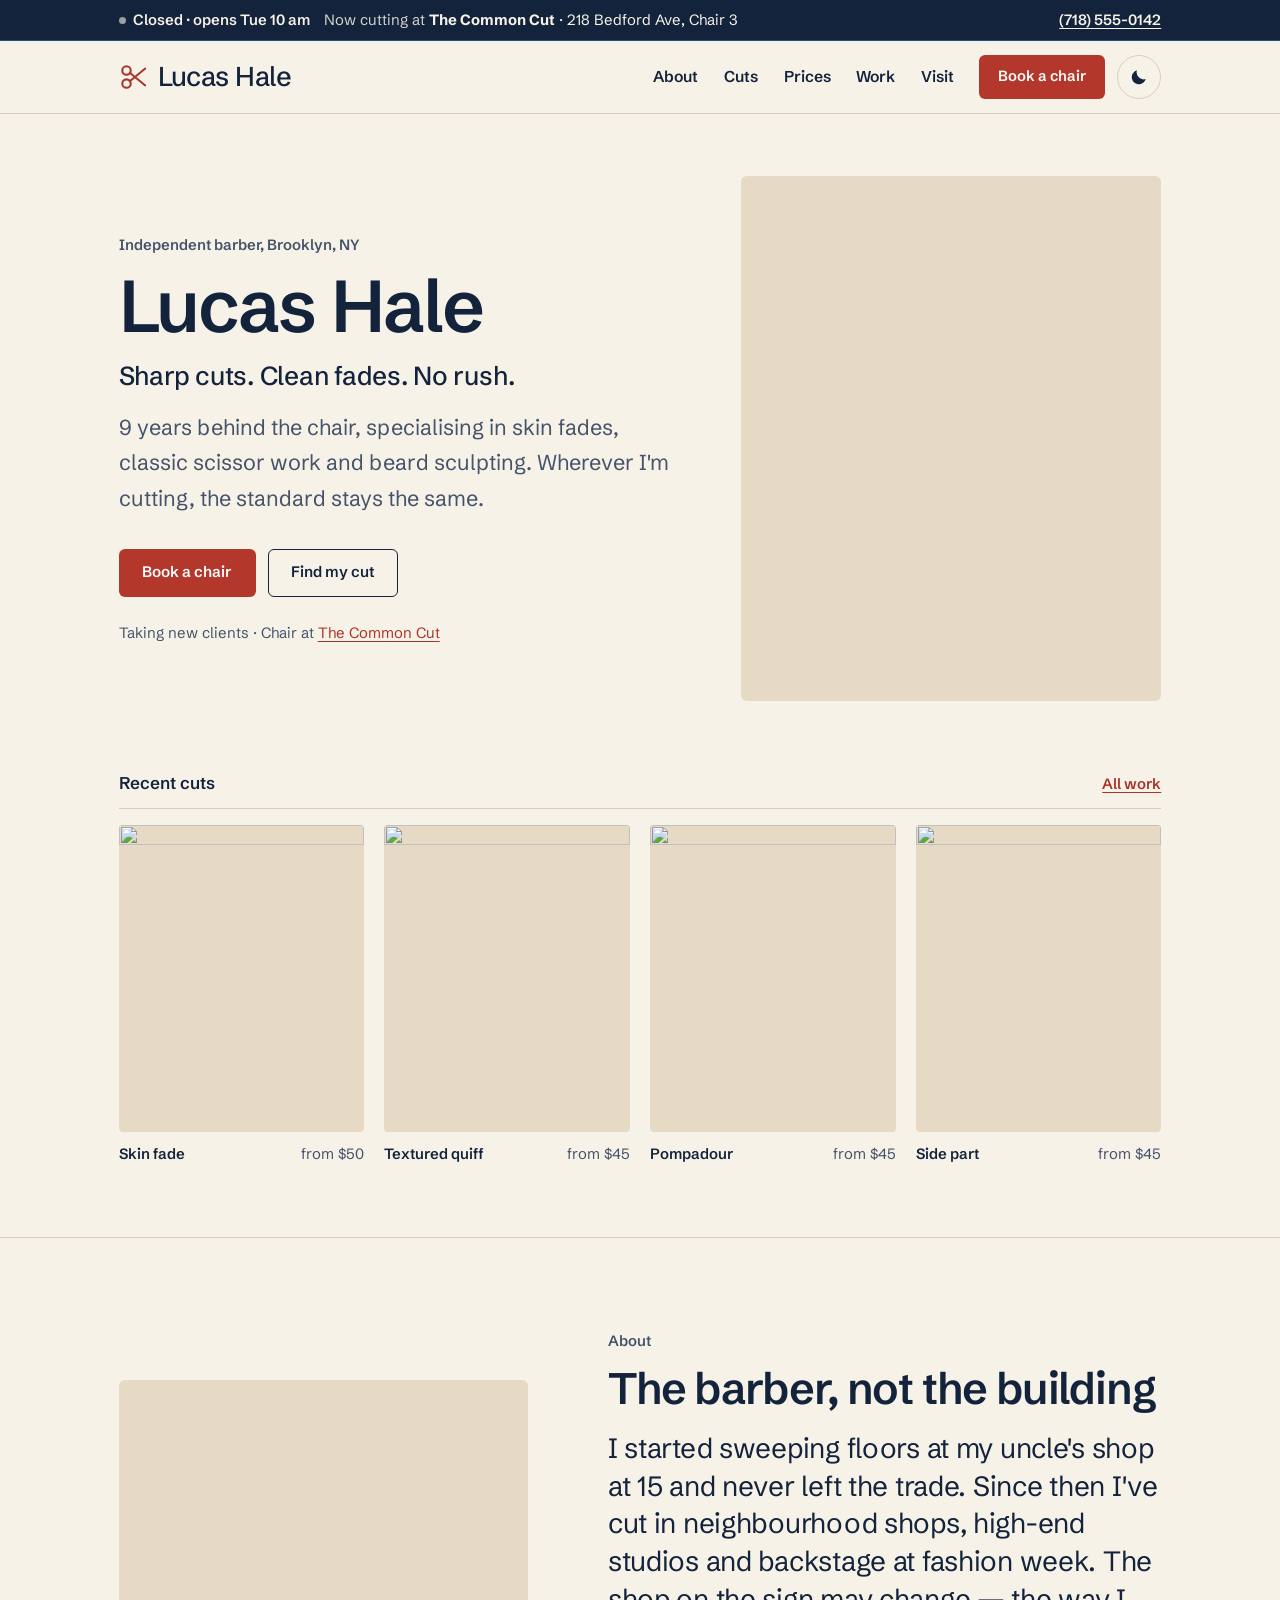
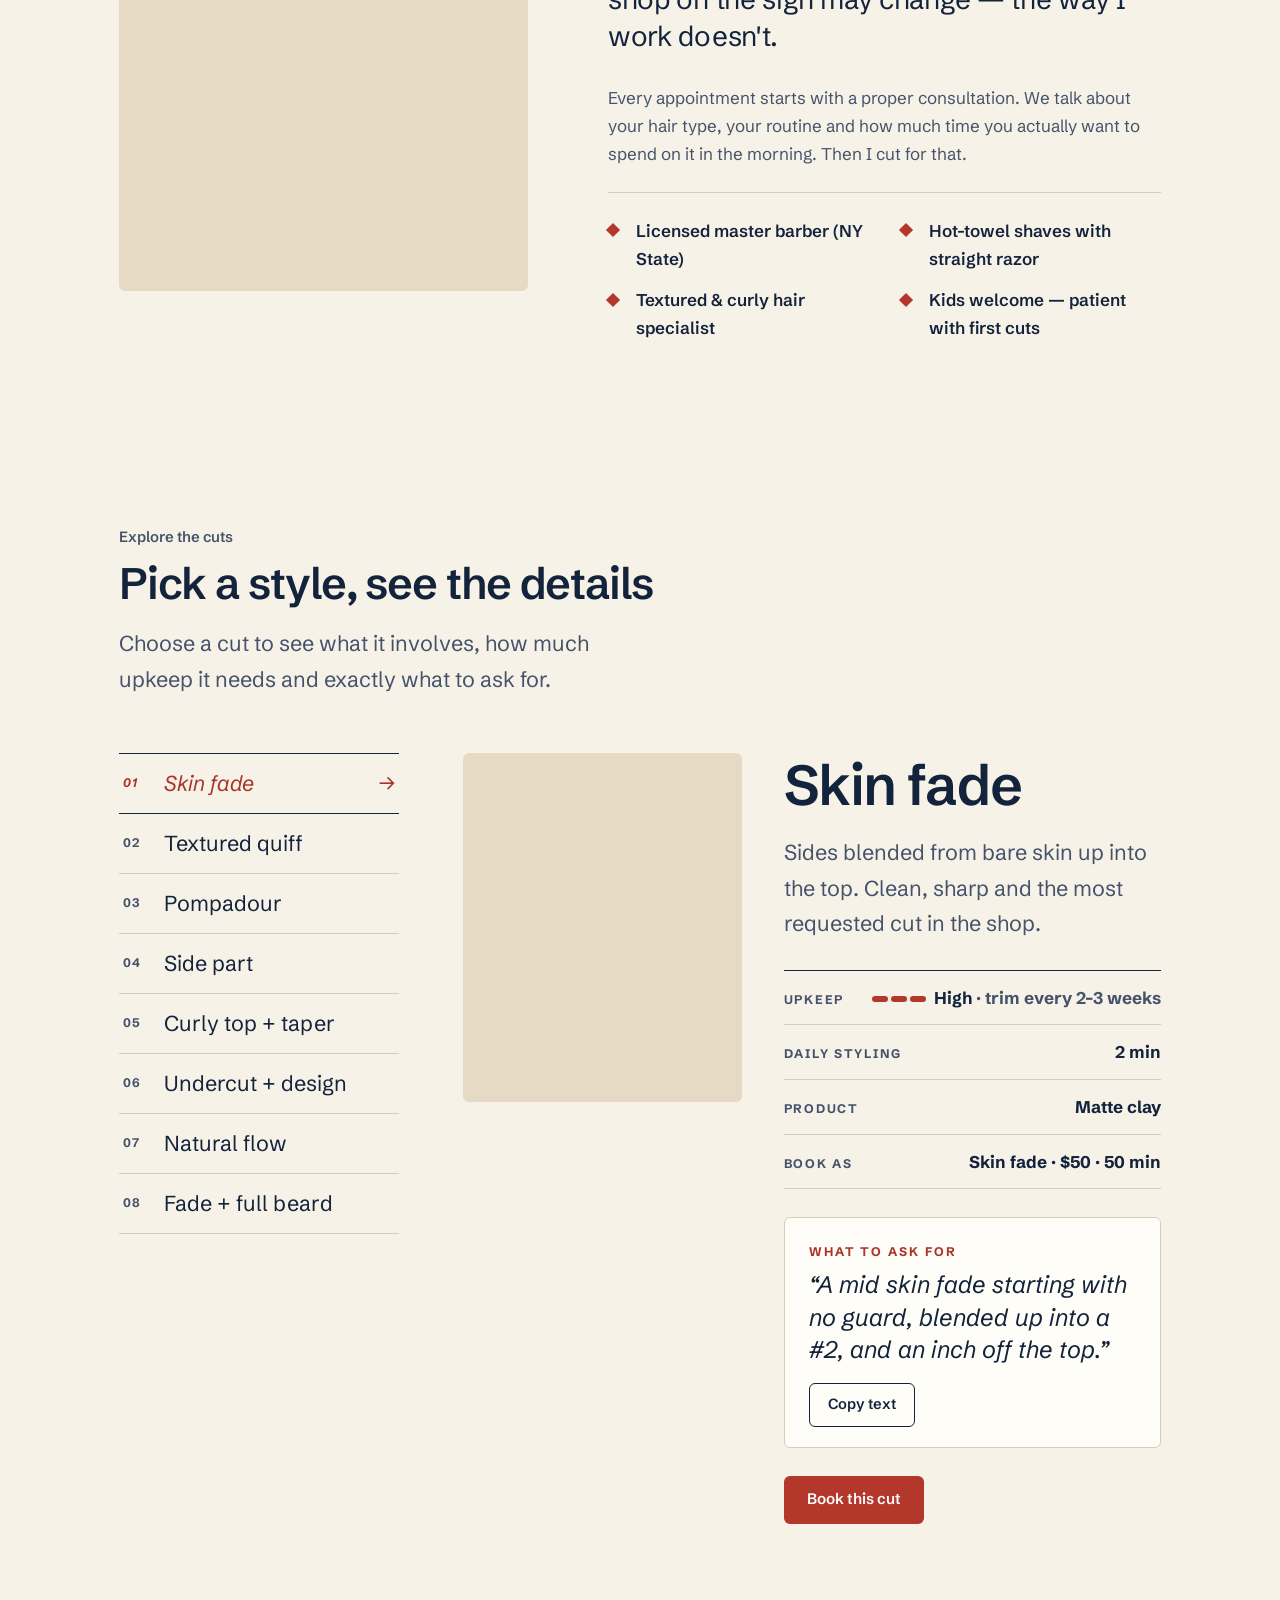
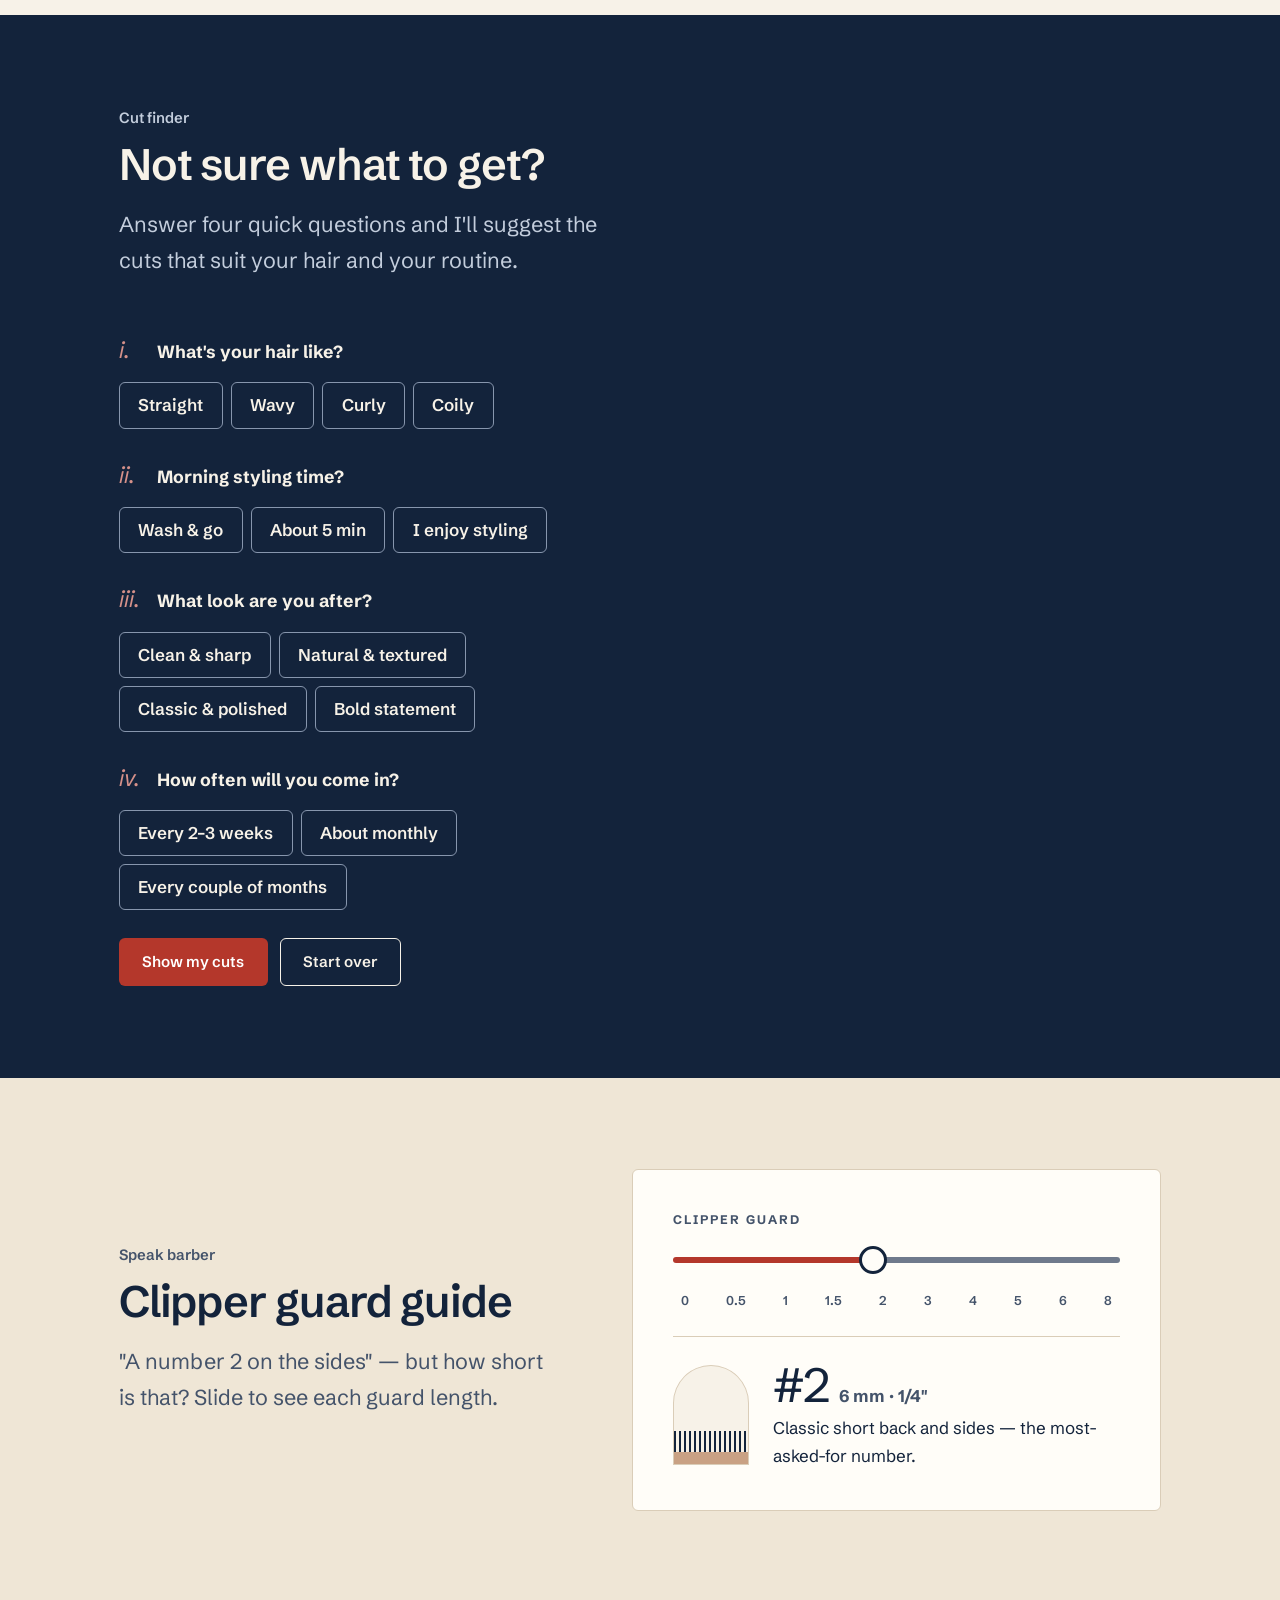
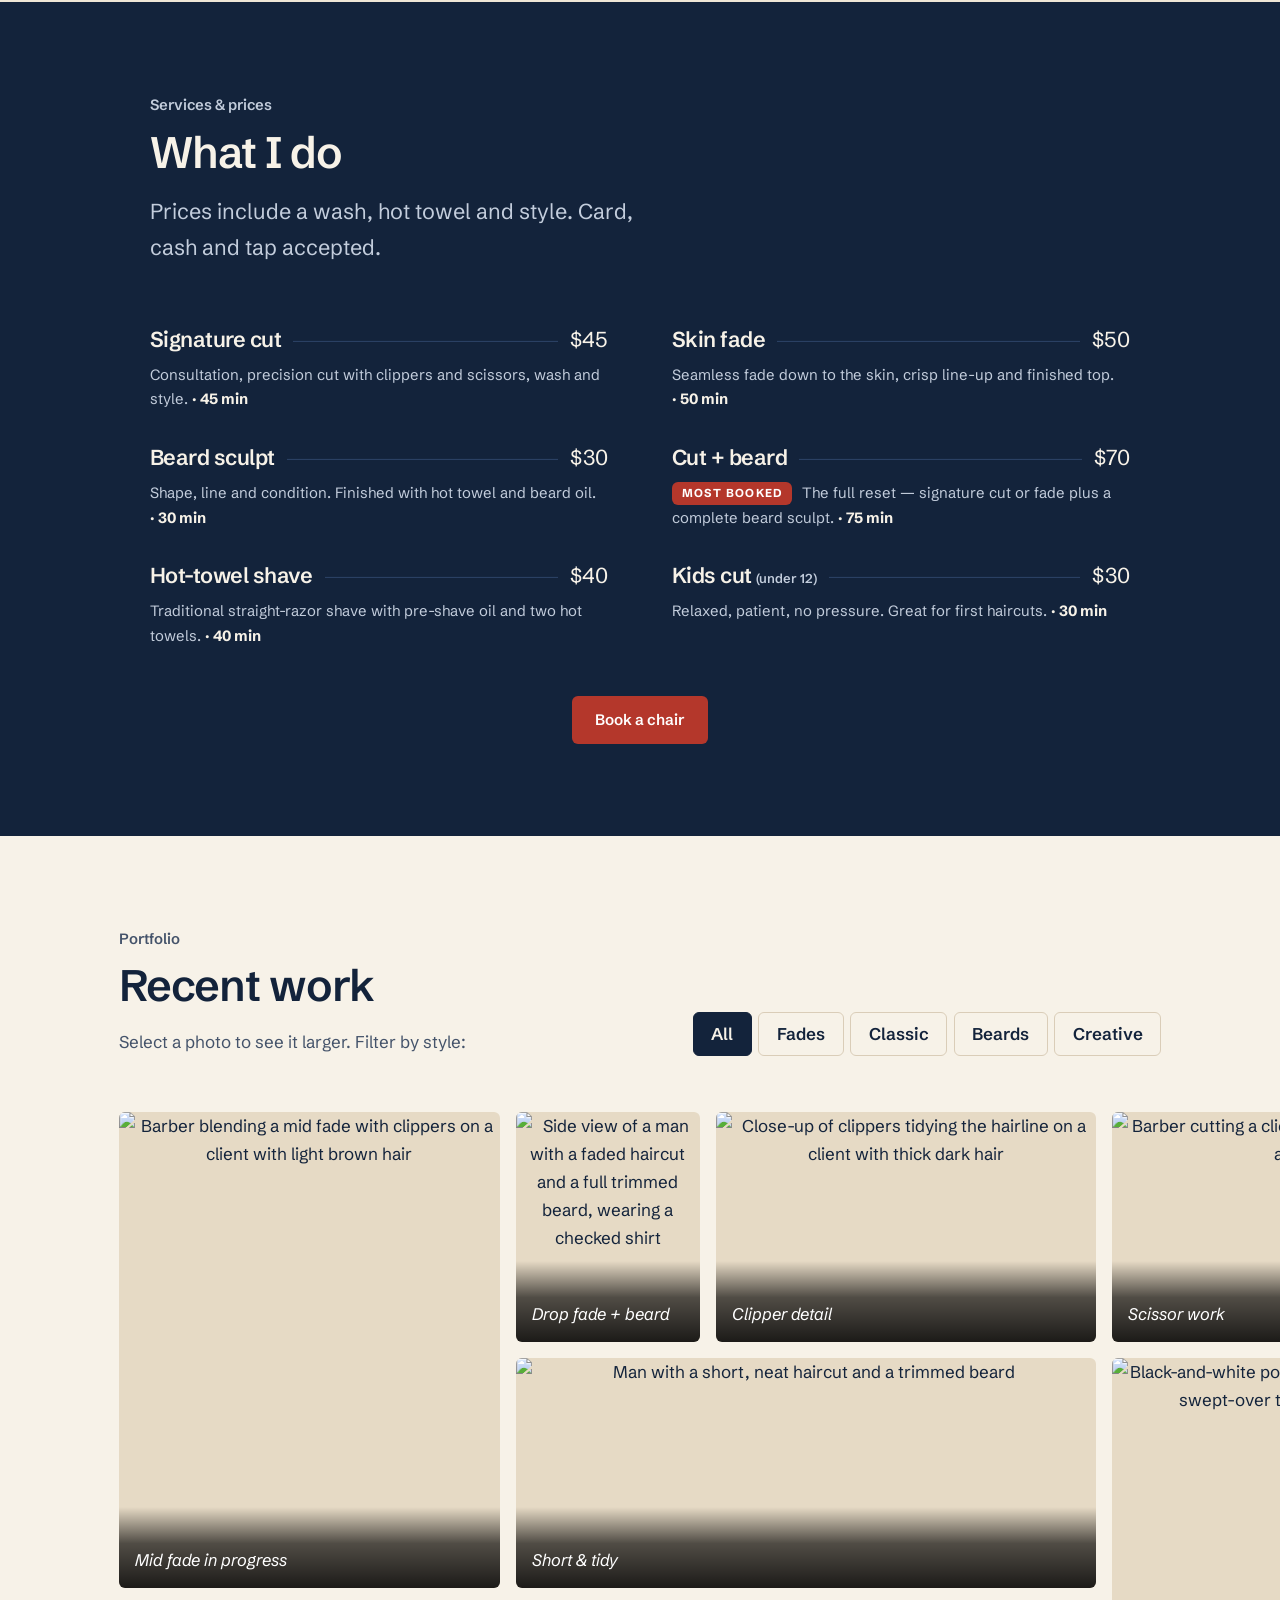
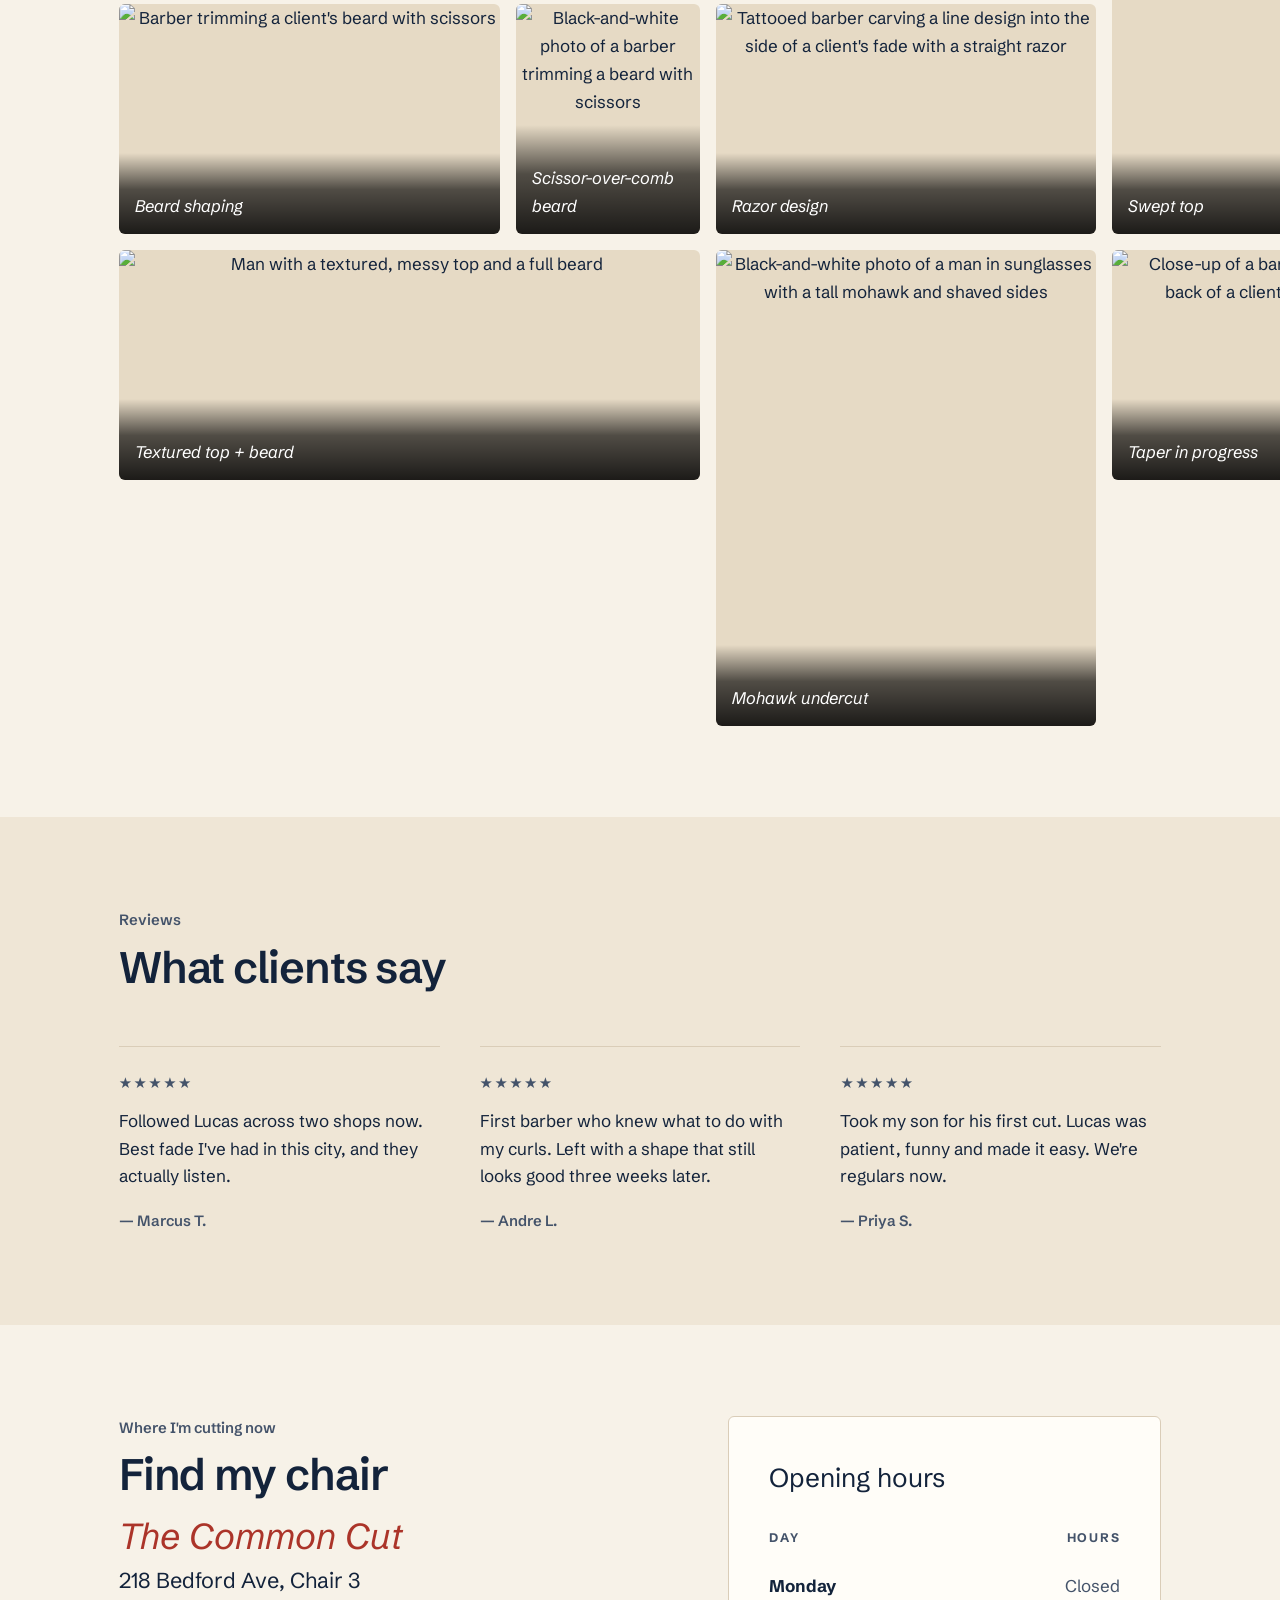
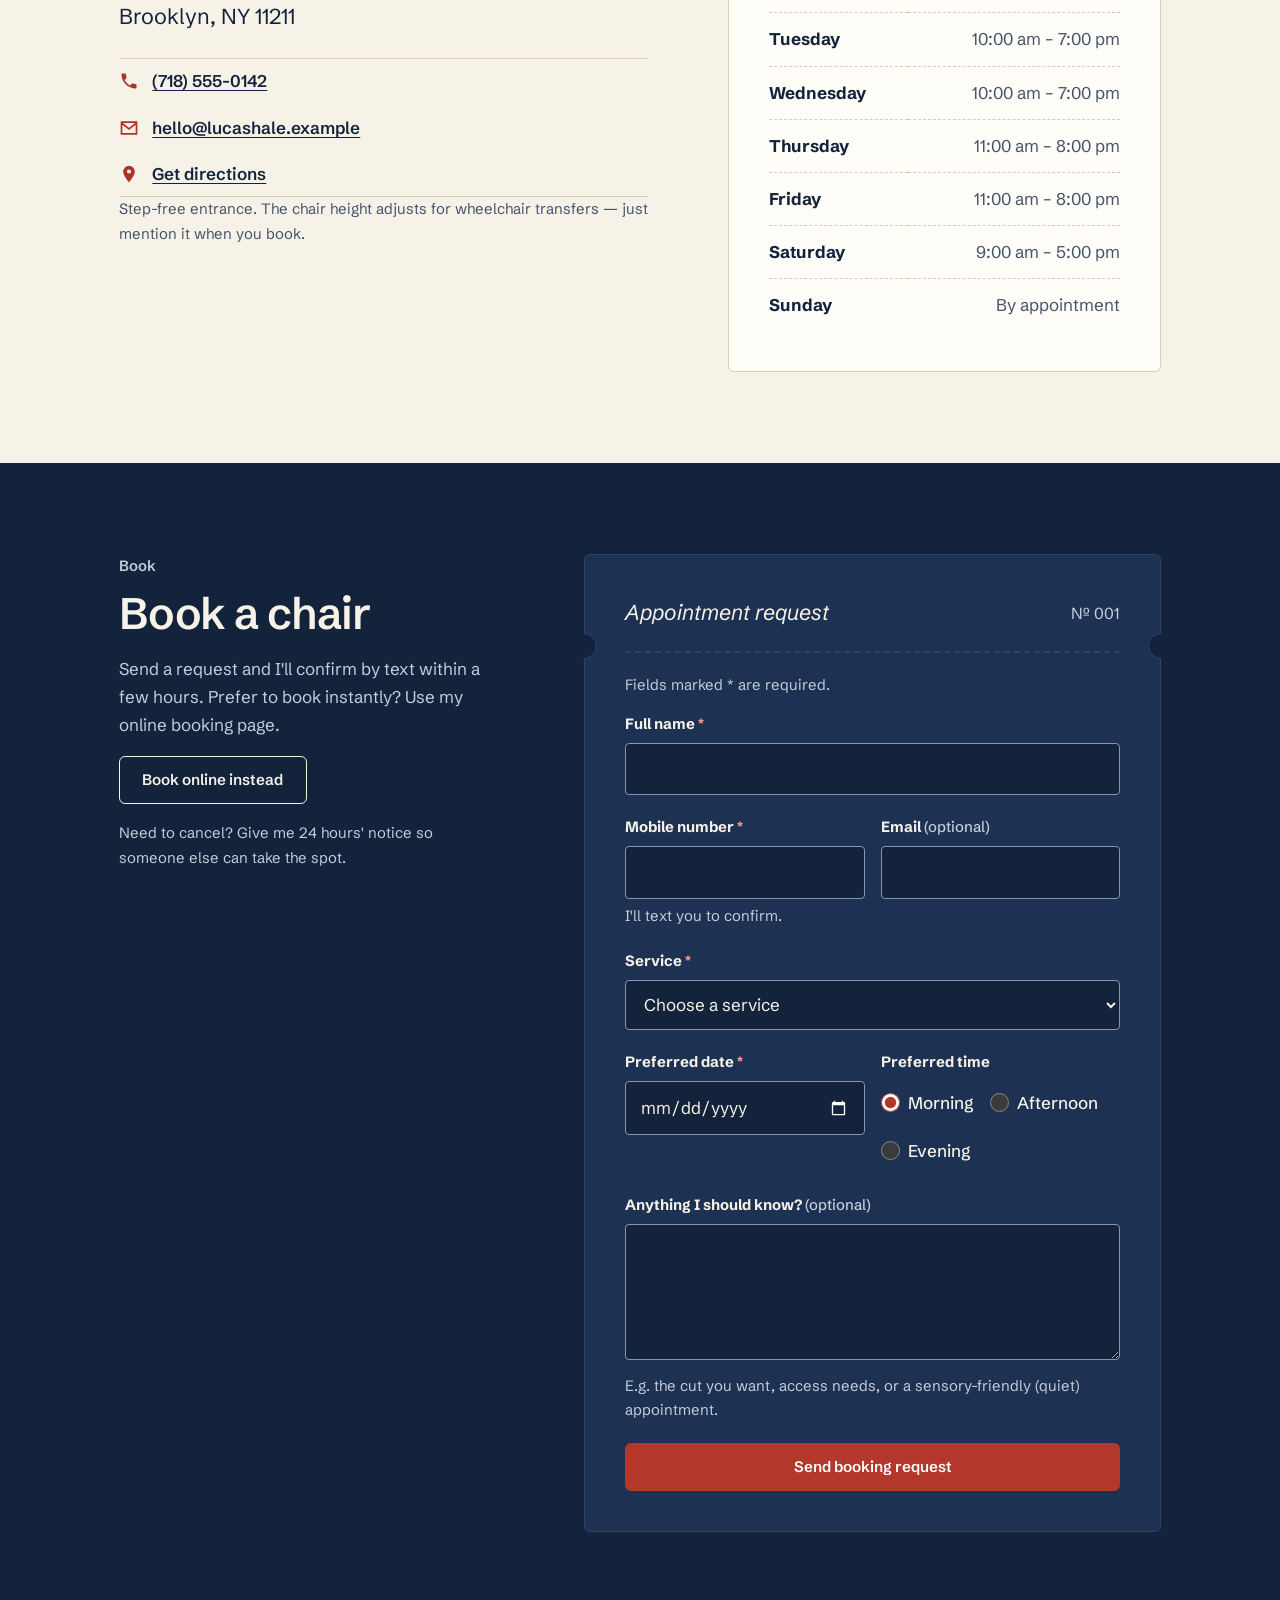
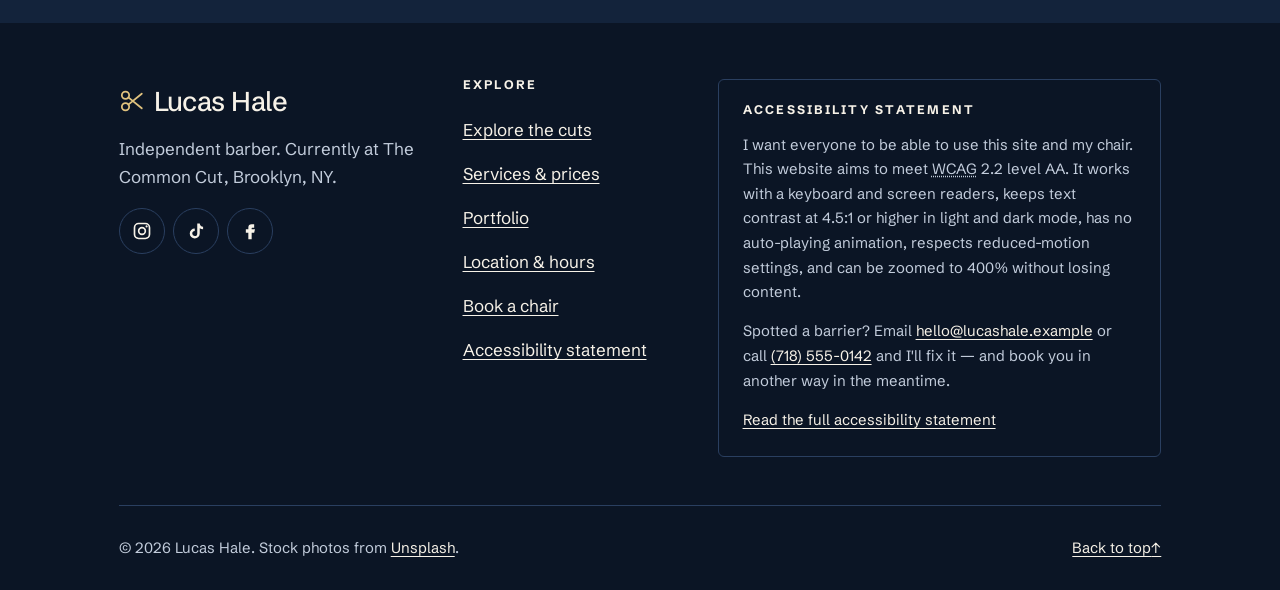
==== commit c1ba1275: "Clean, contained restyle that drops the template look Hero is now the barber's name, intro and booki" ====
--- a/index.html
+++ b/index.html
@@ -13,7 +13,7 @@
   <link rel="preconnect" href="https://fonts.googleapis.com">
   <link rel="preconnect" href="https://fonts.gstatic.com" crossorigin>
   <link rel="preconnect" href="https://images.unsplash.com">
-  <link id="font-css" rel="stylesheet" href="https://fonts.googleapis.com/css2?family=Fraunces:ital,opsz,wght@0,9..144,300..700;1,9..144,300..600&family=Manrope:wght@400;500;600;700&display=swap">
+  <link id="font-css" rel="stylesheet" href="https://fonts.googleapis.com/css2?family=Schibsted+Grotesk:ital,wght@0,400..700;1,400..600&display=swap">
   <link rel="stylesheet" href="css/styles.css">
   <script src="js/config.js"></script>
   <script src="js/core.js"></script>
@@ -70,41 +70,29 @@
 
     <!-- ===================== HERO ===================== -->
     <section class="hero" aria-labelledby="hero-title">
-      <div class="container hero-top">
-        <div class="hero-id">
-          <p class="eyebrow"><span data-bind="barber.title">Independent barber</span> — <span data-bind="barber.city">Brooklyn, NY</span></p>
-          <h1 id="hero-title">
-            <span data-bind="barber.firstName">Lucas</span> <span class="hero-portrait"><img data-render="hero-image" alt="" width="480" height="300" fetchpriority="high"></span> <span class="last" data-bind="barber.lastName">Hale</span>
-          </h1>
-        </div>
-        <div class="hero-side">
+      <div class="container hero-grid">
+        <div class="hero-copy">
+          <p class="eyebrow"><span data-bind="barber.title">Independent barber</span>, <span data-bind="barber.city">Brooklyn, NY</span></p>
+          <h1 id="hero-title"><span data-bind="barber.firstName">Lucas</span> <span data-bind="barber.lastName">Hale</span></h1>
           <p class="hero-motto" data-render="headline">Sharp cuts. Clean fades. No rush.</p>
-          <p class="lead">I'm <span data-bind="barber.firstName">Lucas</span> — <span data-bind="hero.intro"></span></p>
+          <p class="lead"><span data-bind="hero.intro"></span></p>
           <div class="hero-actions">
             <a class="btn btn-primary" href="#book">Book a chair</a>
-            <a class="btn btn-ghost" href="#finder">Find my cut</a>
-            <p class="hero-available"><span class="dot" aria-hidden="true"></span> <span data-bind="hero.available">Taking new clients</span></p>
-          </div>
-        </div>
-      </div>
-
-      <div class="strip">
-        <div class="container strip-head">
-          <h2 class="strip-title" id="strip-title">Cuts I do every week</h2>
-          <div class="strip-nav">
-            <button type="button" class="icon-btn" data-strip="-1"><span aria-hidden="true">←</span><span class="sr-only">Previous cuts</span></button>
-            <button type="button" class="icon-btn" data-strip="1"><span aria-hidden="true">→</span><span class="sr-only">More cuts</span></button>
-          </div>
-        </div>
-        <ul class="cut-strip" role="list" aria-labelledby="strip-title" data-render="cut-strip"></ul>
-      </div>
-
-      <div class="container">
-        <ul class="hero-stats" aria-label="At a glance">
-          <li><strong><span data-bind="barber.yearsCutting">9</span>+</strong> <span>years cutting</span></li>
-          <li><strong><span data-bind="barber.rating">4.9</span><span aria-hidden="true">★</span><span class="sr-only"> stars</span></strong> <span>from <span data-bind="barber.reviewCount">300+</span> reviews</span></li>
-          <li><strong data-bind="hero.statValue">40 min</strong> <span data-bind="hero.statLabel">per appointment, minimum</span></li>
-        </ul>
+            <a class="btn btn-ghost" href="#cuts">See the cuts</a>
+          </div>
+          <p class="hero-note"><span data-bind="hero.available">Taking new clients</span> · Chair at <a href="#find-me" data-bind="shop.name">The Common Cut</a></p>
+        </div>
+        <figure class="hero-photo">
+          <img data-render="hero-image" alt="" width="800" height="1000" fetchpriority="high">
+        </figure>
+      </div>
+
+      <div class="container hero-work">
+        <div class="hero-work-head">
+          <h2 class="hero-work-title" id="hero-work-title">Recent cuts</h2>
+          <a href="#work">All work</a>
+        </div>
+        <ul class="hero-cuts" role="list" aria-labelledby="hero-work-title" data-render="cut-strip"></ul>
       </div>
     </section>
 
@@ -115,7 +103,7 @@
           <div class="arch-frame"><img data-render="about-image" alt="" width="800" height="1000" loading="lazy"></div>
         </div>
         <div class="about-body">
-          <p class="eyebrow"><span class="num" aria-hidden="true"></span>About</p>
+          <p class="eyebrow">About</p>
           <h2 id="about-title" data-bind="about.heading">The barber, not the building</h2>
           <div class="about-text" data-render="about-text"></div>
           <ul class="checklist" data-render="about-highlights"></ul>
@@ -123,13 +111,12 @@
       </div>
     </section>
 
-    <div class="pole" aria-hidden="true"></div>
 
     <!-- ===================== CUT EXPLORER ===================== -->
     <section class="section" id="cuts" aria-labelledby="cuts-title">
       <div class="container">
         <div class="section-head">
-          <p class="eyebrow"><span class="num" aria-hidden="true"></span><span data-bind="text.cuts.eyebrow">Explore the cuts</span></p>
+          <p class="eyebrow"><span data-bind="text.cuts.eyebrow">Explore the cuts</span></p>
           <h2 id="cuts-title" data-bind="text.cuts.title">Pick a style, see the details</h2>
           <p data-bind="text.cuts.intro"></p>
         </div>
@@ -144,7 +131,7 @@
     <section class="section invert" id="finder" aria-labelledby="finder-title" data-section="finder">
       <div class="container finder-grid">
         <div class="section-head">
-          <p class="eyebrow"><span class="num" aria-hidden="true"></span><span data-bind="text.finder.eyebrow">Cut finder</span></p>
+          <p class="eyebrow"><span data-bind="text.finder.eyebrow">Cut finder</span></p>
           <h2 id="finder-title" data-bind="text.finder.title">Not sure what to get?</h2>
           <p data-bind="text.finder.intro"></p>
         </div>
@@ -199,7 +186,7 @@
     <section class="section section-alt" id="guards" aria-labelledby="guards-title" data-section="guards">
       <div class="container guards-grid">
         <div class="section-head">
-          <p class="eyebrow"><span class="num" aria-hidden="true"></span><span data-bind="text.guards.eyebrow">Speak barber</span></p>
+          <p class="eyebrow"><span data-bind="text.guards.eyebrow">Speak barber</span></p>
           <h2 id="guards-title" data-bind="text.guards.title">Clipper guard guide</h2>
           <p data-bind="text.guards.intro"></p>
         </div>
@@ -222,8 +209,8 @@
     <section class="section invert" id="services" aria-labelledby="services-title">
       <div class="container">
         <div class="menu-board">
-          <div class="section-head section-head-center">
-            <p class="eyebrow"><span class="num" aria-hidden="true"></span><span data-bind="text.services.eyebrow">Services &amp; prices</span></p>
+          <div class="section-head">
+            <p class="eyebrow"><span data-bind="text.services.eyebrow">Services &amp; prices</span></p>
             <h2 id="services-title" data-bind="text.services.title">What I do</h2>
             <p data-bind="text.services.intro"></p>
           </div>
@@ -238,7 +225,7 @@
       <div class="container">
         <div class="section-head section-head-row">
           <div>
-            <p class="eyebrow"><span class="num" aria-hidden="true"></span><span data-bind="text.work.eyebrow">Portfolio</span></p>
+            <p class="eyebrow"><span data-bind="text.work.eyebrow">Portfolio</span></p>
             <h2 id="work-title" data-bind="text.work.title">Recent work</h2>
             <p data-bind="text.work.intro"></p>
           </div>
@@ -271,7 +258,7 @@
     <section class="section section-alt" id="reviews" aria-labelledby="reviews-title" data-section="reviews">
       <div class="container">
         <div class="section-head">
-          <p class="eyebrow"><span class="num" aria-hidden="true"></span><span data-bind="text.reviews.eyebrow">Reviews</span></p>
+          <p class="eyebrow"><span data-bind="text.reviews.eyebrow">Reviews</span></p>
           <h2 id="reviews-title" data-bind="text.reviews.title">What clients say</h2>
         </div>
         <ul class="reviews" role="list" data-render="reviews"></ul>
@@ -282,7 +269,7 @@
     <section class="section" id="find-me" aria-labelledby="find-title">
       <div class="container find-grid">
         <div class="find-main">
-          <p class="eyebrow"><span class="num" aria-hidden="true"></span><span data-bind="text.find.eyebrow">Where I'm cutting now</span></p>
+          <p class="eyebrow"><span data-bind="text.find.eyebrow">Where I'm cutting now</span></p>
           <h2 id="find-title" data-bind="text.find.title">Find my chair</h2>
           <p class="shop-name" data-bind="shop.name">The Common Cut</p>
           <address class="shop-address" data-render="shop-address"></address>
@@ -316,7 +303,7 @@
     <section class="section invert" id="book" aria-labelledby="book-title">
       <div class="container book-grid">
         <div class="book-intro">
-          <p class="eyebrow"><span class="num" aria-hidden="true"></span><span data-bind="text.book.eyebrow">Book</span></p>
+          <p class="eyebrow"><span data-bind="text.book.eyebrow">Book</span></p>
           <h2 id="book-title" data-bind="text.book.title">Book a chair</h2>
           <p class="muted" data-bind="text.book.intro"></p>
           <p><a class="btn btn-ghost" data-href="{barber.bookingUrl}" href="#" target="_blank" rel="noopener">Book online instead<span class="sr-only"> (opens in a new tab)</span></a></p>
@@ -387,9 +374,7 @@
 
   <!-- ===================== FOOTER ===================== -->
   <footer class="site-footer tone-dark">
-    <div class="strop" aria-hidden="true"></div>
     <div class="container">
-      <p class="footer-wordmark" aria-hidden="true"><span data-bind="barber.firstName">Lucas</span> <em data-bind="barber.lastName">Hale</em></p>
       <div class="footer-grid">
         <div>
           <p class="brand brand-footer">
--- a/css/styles.css
+++ b/css/styles.css
@@ -1,5 +1,5 @@
 /* =========================================================
-   Barber portfolio — "Classic barbershop" theme.
+   Barber portfolio — "Clean portfolio" theme.
    Mobile-first. Colours, fonts and shapes are tokens set by
    js/core.js from js/config.js (editable in the admin panel).
    The values below are the no-JS fallbacks.
@@ -27,17 +27,17 @@
   --fs-base: clamp(1rem, 0.97rem + 0.15vw, 1.0625rem);
   --fs-lead: clamp(1.1rem, 1rem + 0.5vw, 1.35rem);
   --fs-h3: clamp(1.3rem, 1.15rem + 0.6vw, 1.65rem);
-  --fs-h2: clamp(2.2rem, 1.5rem + 3.2vw, 4.2rem);
-  --fs-h1: clamp(3rem, 1.6rem + 6.6vw, 7.4rem);
+  --fs-h2: clamp(1.9rem, 1.5rem + 1.6vw, 2.75rem);
+  --fs-h1: clamp(2.6rem, 1.7rem + 3.6vw, 4.75rem);
 
   --gutter: clamp(1rem, 0.5rem + 2.4vw, 3rem);
-  --section-y: clamp(4rem, 2.8rem + 6vw, 9rem);
-  --max: 1280px;
+  --section-y: clamp(3.5rem, 2.5rem + 4vw, 6.5rem);
+  --max: 1120px;
   --header-h: 72px;
 }
 
 /* ---------- Tone sets ----------
-   Classic barber: navy, cream and pole red.
+   Clean portfolio: navy, cream and barber red.
    LIGHT: cream paper with navy ink; feature panels (.invert) and the footer are navy.
    DARK: midnight navy with cream type and gold-leaf details; feature panels are
    a lighter navy so they still stand apart. */
@@ -71,7 +71,7 @@
   --pole-b: #fffdf8;
   --pole-c: #1f4e8c;
   --texture: none;
-  --shadow: 0 30px 60px -30px rgba(19, 35, 59, 0.45);
+  --shadow: none;
   color-scheme: light;
 }
 
@@ -88,7 +88,7 @@
   --status-err-bg: #3a1c22;
   --ghost-hover: rgba(255, 255, 255, 0.07);
   --texture: none;
-  --shadow: 0 30px 60px -30px rgba(0, 0, 0, 0.85);
+  --shadow: none;
   color-scheme: dark;
 }
 
@@ -245,21 +245,20 @@
   align-items: center;
   justify-content: center;
   gap: 0.5rem;
-  min-height: 50px;
-  padding: 0.8rem 1.6rem;
-  border: 1.5px solid transparent;
+  min-height: 48px;
+  padding: 0.75rem 1.4rem;
+  border: 1px solid transparent;
   border-radius: var(--radius-btn);
-  font-weight: 700;
-  font-size: 0.98rem;
-  letter-spacing: 0.01em;
+  font-weight: 600;
+  font-size: 0.95rem;
+  letter-spacing: 0;
   line-height: 1.2;
   text-decoration: none;
   cursor: pointer;
   transition: background-color .2s, color .2s, border-color .2s, transform .2s, box-shadow .2s;
 }
-.btn:hover { transform: translateY(-2px); }
-.btn-primary { background: var(--accent); color: var(--on-accent); box-shadow: 0 10px 24px -14px var(--accent); }
-.btn-primary:hover { box-shadow: 0 16px 30px -14px var(--accent); }
+.btn-primary { background: var(--accent); color: var(--on-accent); }
+.btn-primary:hover { background: color-mix(in srgb, var(--accent) 86%, #000); }
 .btn-ghost { border-color: var(--text); color: var(--text); background: transparent; }
 .btn-ghost:hover { background: var(--text); color: var(--bg); }
 .btn-contrast { background: var(--contrast-bg); color: var(--contrast-text); }
@@ -281,42 +280,13 @@
 .icon-btn:hover { border-color: var(--text); }
 
 .eyebrow {
-  display: flex;
-  align-items: center;
-  flex-wrap: wrap;
-  gap: 0.6rem;
-  margin-bottom: 1rem;
-  font-size: var(--fs-xs);
-  font-weight: 700;
-  letter-spacing: 0.2em;
-  text-transform: uppercase;
-  color: var(--eyebrow);
-}
-/* Section numbers — hidden sections don't count */
-main { counter-reset: section; }
-.eyebrow .num::before {
-  counter-increment: section;
-  content: counter(section, decimal-leading-zero);
-  font-family: var(--font-display);
-  font-style: italic;
-  font-size: 1.5rem;
-  letter-spacing: 0;
-  font-weight: 400;
-  text-transform: none;
-}
-.eyebrow .num::after { content: ""; display: inline-block; width: 2.5rem; height: 1px; background: currentColor; margin-left: 0.6rem; vertical-align: middle; }
-.eyebrow .num { display: inline-flex; align-items: center; }
+  margin-bottom: 0.75rem;
+  font-size: var(--fs-sm);
+  font-weight: 600;
+  color: var(--muted);
+}
 .lead { font-size: var(--fs-lead); color: var(--muted); max-width: 36ch; }
 
-/* Barber-pole stripe divider */
-.pole {
-  height: 14px;
-  /* classic red / white / blue pole (red / cream / brass after hours) */
-  background: repeating-linear-gradient(-45deg,
-    var(--pole-a) 0 12px, var(--pole-b) 12px 24px, var(--pole-c) 24px 36px, var(--pole-b) 36px 48px);
-  opacity: 0.9;
-}
-.pole-thin { height: 6px; }
 
 /* ---------- Top bar ---------- */
 .topbar { background: var(--topbar-bg); color: var(--topbar-text); font-size: var(--fs-sm); border-bottom: 1px solid var(--decor); }
@@ -355,7 +325,7 @@
 }
 .brand-text { white-space: nowrap; overflow: hidden; text-overflow: ellipsis; }
 .brand-mark { color: var(--eyebrow); flex: none; }
-.brand-accent { font-style: italic; color: var(--accent-text); }
+.brand-accent { color: inherit; }
 
 .theme-toggle .icon-sun { display: none; }
 [data-theme="dark"] .theme-toggle .icon-sun { display: block; }
@@ -456,126 +426,40 @@
   .js .nav-menu .btn { margin: 0 0.25rem 0 0.75rem; width: auto; }
 }
 
-/* ---------- Hero: name up top, a strip of recent cuts below ---------- */
-.hero { position: relative; padding: clamp(2.5rem, 1.5rem + 4vw, 5.5rem) 0 clamp(2rem, 1rem + 3vw, 3.5rem); overflow: hidden; }
-.hero-top { display: grid; gap: clamp(1.5rem, 1rem + 2vw, 3rem); align-items: end; }
-.hero h1 {
-  margin: 0.5rem 0 0;
-  font-size: clamp(3.2rem, 1.4rem + 8.4vw, 9rem);
-  line-height: 0.92;
-  letter-spacing: -0.04em;
-}
-.hero h1 .last { font-style: italic; color: var(--accent-text); }
-/* The barber's portrait sits in the name like a coin, ringed in pole stripes */
-.hero-portrait {
-  display: inline-block;
-  width: 1.35em;
-  height: 0.82em;
-  margin: 0;
-  vertical-align: -0.08em;
-  padding: 0.045em;
-  border-radius: 999px;
-  background: repeating-linear-gradient(-45deg, var(--pole-a) 0 6px, var(--pole-b) 6px 12px, var(--pole-c) 12px 18px, var(--pole-b) 18px 24px);
-  box-shadow: var(--shadow);
-}
-.hero-portrait img { width: 100%; height: 100%; border-radius: 999px; object-fit: cover; object-position: 50% 30%; border: 0.025em solid var(--bg); }
-.hero-side { max-width: 34rem; }
-.hero-motto { margin: 0 0 0.75rem; font-family: var(--font-display); font-size: var(--fs-h3); line-height: 1.2; }
-.hero-motto .accent { font-style: italic; color: var(--accent-text); }
-.hero-side .lead { margin: 0; max-width: 46ch; }
-.hero-actions { display: flex; flex-wrap: wrap; align-items: center; gap: 0.75rem 1.25rem; margin-top: 1.5rem; }
-.hero-available { display: inline-flex; align-items: center; gap: 0.5rem; margin: 0; font-size: var(--fs-sm); font-weight: 700; }
-.dot { width: 9px; height: 9px; border-radius: 50%; background: #2a8c52; box-shadow: 0 0 0 4px rgba(42, 140, 82, 0.22); }
-@media (min-width: 960px) {
-  .hero-top { grid-template-columns: 1.25fr 0.75fr; }
-}
-
-/* Strip of recent cuts */
-.strip { margin-top: clamp(2.5rem, 1.5rem + 3vw, 4rem); }
-.strip-head { display: flex; align-items: center; justify-content: space-between; gap: 1rem; margin-bottom: 1rem; }
-.strip-title {
-  display: flex;
-  align-items: center;
-  gap: 0.75rem;
-  margin: 0;
-  font-family: var(--font-body);
-  font-size: var(--fs-xs);
-  font-weight: 800;
-  letter-spacing: 0.2em;
-  text-transform: uppercase;
-  color: var(--eyebrow);
-}
-.strip-title::before { content: ""; width: 34px; height: 10px; background: repeating-linear-gradient(-45deg, var(--pole-a) 0 4px, var(--pole-b) 4px 8px, var(--pole-c) 8px 12px, var(--pole-b) 12px 16px); border-radius: 2px; }
-.strip-nav { display: flex; gap: 0.5rem; }
-.strip-nav button:disabled { opacity: 0.35; cursor: default; }
-ul.cut-strip {
-  --strip-pad: max(var(--gutter), calc((100vw - var(--max)) / 2 + var(--gutter)));
-  display: flex;
-  gap: clamp(0.75rem, 0.5rem + 1vw, 1.25rem);
-  margin: 0;
-  padding: 0.25rem var(--strip-pad) 1rem;
-  list-style: none;
-  overflow-x: auto;
-  scroll-snap-type: x mandatory;
-  scroll-padding-inline: var(--strip-pad);
-  scrollbar-width: thin;
-  scrollbar-color: var(--border) transparent;
-}
-.cut-strip li { flex: 0 0 clamp(190px, 15vw + 120px, 280px); scroll-snap-align: start; }
-.strip-card {
-  display: block;
-  color: inherit;
-  text-decoration: none;
-  border-radius: var(--radius);
-}
-.strip-card .strip-img {
-  position: relative;
-  display: block;
-  overflow: hidden;
-  border-radius: var(--radius);
-  background: var(--bg-deep);
-  aspect-ratio: 4 / 5;
-}
-.strip-card img { width: 100%; height: 100%; object-fit: cover; transition: transform 0.5s ease; }
-.strip-card:hover img, .strip-card:focus-visible img { transform: scale(1.04); }
-.strip-card .strip-price {
-  position: absolute;
-  top: 0.75rem;
-  left: 0.75rem;
-  padding: 0.2rem 0.6rem;
-  border-radius: var(--radius-btn);
-  background: var(--surface);
-  color: var(--text);
-  font-size: var(--fs-xs);
-  font-weight: 800;
-}
-.strip-card .strip-name { display: flex; align-items: baseline; justify-content: space-between; gap: 0.5rem; margin-top: 0.75rem; font-family: var(--font-display); font-size: 1.25rem; line-height: 1.2; }
-.strip-card .strip-name::after { content: "→"; font-family: var(--font-body); color: var(--accent-text); transition: transform 0.2s ease; }
-.strip-card:hover .strip-name::after, .strip-card:focus-visible .strip-name::after { transform: translateX(4px); }
-.strip-card:focus-visible { outline: 3px solid var(--focus); outline-offset: 4px; }
-
-.hero-stats {
-  list-style: none;
-  margin: clamp(1.5rem, 1rem + 2vw, 2.5rem) 0 0;
-  padding: 1.5rem 0 0;
-  display: grid;
-  grid-template-columns: repeat(auto-fit, minmax(5.5rem, 1fr));
-  gap: 1.25rem clamp(0.75rem, 0.25rem + 2vw, 2rem);
-  border-top: 1px solid var(--border);
-}
-.hero-stats li { display: flex; flex-direction: column; gap: 0.15rem; }
-.hero-stats strong { font-family: var(--font-display); font-weight: 400; font-size: clamp(1.6rem, 1rem + 2.4vw, 2.8rem); line-height: 1; letter-spacing: -0.03em; white-space: nowrap; }
-.hero-stats span { color: var(--muted); font-size: var(--fs-sm); }
-.hero-stats strong span { color: inherit; font-size: inherit; }
+/* ---------- Hero: name and intro beside one portrait, recent cuts below ---------- */
+.hero { padding: clamp(2.5rem, 1.5rem + 3vw, 4.5rem) 0 clamp(3rem, 2rem + 3vw, 5rem); border-bottom: 1px solid var(--border); }
+.hero-grid { display: grid; gap: clamp(2rem, 1rem + 3vw, 4rem); align-items: center; }
+.hero h1 { margin: 0 0 1rem; }
+.hero-motto { margin: 0 0 1rem; font-size: var(--fs-h3); font-weight: 500; line-height: 1.3; letter-spacing: -0.01em; }
+.hero-copy .lead { margin: 0; max-width: 44ch; }
+.hero-actions { display: flex; flex-wrap: wrap; gap: 0.75rem; margin-top: 2rem; }
+.hero-note { margin: 1.5rem 0 0; color: var(--muted); font-size: var(--fs-sm); }
+.hero-photo { margin: 0; }
+.hero-photo img { width: 100%; aspect-ratio: 4 / 5; object-fit: cover; object-position: 50% 30%; border-radius: var(--radius); background: var(--bg-deep); }
+@media (min-width: 860px) {
+  .hero-grid { grid-template-columns: 1.15fr 0.85fr; }
+}
+
+/* Recent cuts: four, in a tidy row */
+.hero-work { margin-top: clamp(3rem, 2rem + 3vw, 4.5rem); }
+.hero-work-head { display: flex; align-items: baseline; justify-content: space-between; gap: 1rem; margin-bottom: 1rem; padding-bottom: 0.75rem; border-bottom: 1px solid var(--border); }
+.hero-work-title { margin: 0; font-size: var(--fs-base); font-family: var(--font-body); font-weight: 600; letter-spacing: 0; text-transform: none; }
+.hero-work-head a { font-size: var(--fs-sm); font-weight: 600; }
+.hero-cuts { display: grid; grid-template-columns: repeat(2, 1fr); gap: clamp(0.75rem, 0.5rem + 1vw, 1.25rem); }
+@media (min-width: 860px) { .hero-cuts { grid-template-columns: repeat(4, 1fr); } }
+.strip-card { display: block; color: inherit; text-decoration: none; }
+.strip-card img { width: 100%; aspect-ratio: 4 / 5; object-fit: cover; border-radius: var(--radius-sm); background: var(--bg-deep); }
+.strip-card .strip-meta { display: flex; flex-wrap: wrap; justify-content: space-between; gap: 0 0.5rem; margin-top: 0.6rem; font-size: var(--fs-sm); }
+.strip-card .strip-name { font-weight: 600; }
+.strip-card .strip-price { color: var(--muted); }
+.strip-card:hover .strip-name { text-decoration: underline; text-underline-offset: 0.2em; }
+.strip-card:focus-visible { outline-offset: 4px; }
 
 /* ---------- Sections ---------- */
 .section { padding-block: var(--section-y); }
 .section-alt { background: var(--bg-alt); }
 .section-head { max-width: 46rem; margin-bottom: clamp(2.25rem, 1.5rem + 2.5vw, 4rem); }
 .section-head > p:last-child { color: var(--muted); font-size: var(--fs-lead); max-width: 40ch; }
-.section-head-center { text-align: center; margin-inline: auto; }
-.section-head-center .eyebrow { justify-content: center; }
-.section-head-center > p:last-child { margin-inline: auto; }
 .section-head-row { max-width: none; display: flex; flex-wrap: wrap; align-items: flex-end; justify-content: space-between; gap: 1.5rem 3rem; }
 .section-head-row > div:first-child { max-width: 40rem; }
 .section-head-row p:last-child { margin-bottom: 0; color: var(--muted); }
@@ -585,16 +469,6 @@
 .arch-frame img { width: 100%; aspect-ratio: 4 / 5; object-fit: cover; }
 .about-grid { display: grid; gap: 3rem 5rem; align-items: center; }
 .about-media { width: min(100%, 420px); position: relative; }
-.about-media::after {
-  content: "";
-  position: absolute;
-  inset: -1rem auto auto -1rem;
-  width: 100%; height: 100%;
-  border: 1.5px solid var(--accent-text);
-  border-radius: var(--arch);
-  z-index: -1;
-}
-.about-media { isolation: isolate; margin: 1rem 0 0 1rem; }
 .about-body { max-width: 60ch; }
 .about-text p { color: var(--muted); }
 .about-text p:first-child { font-family: var(--font-display); font-weight: 400; font-size: clamp(1.3rem, 1.1rem + 0.8vw, 1.75rem); line-height: 1.35; color: var(--text); letter-spacing: -0.01em; }
@@ -772,19 +646,16 @@
   max-width: 980px;
   margin-inline: auto;
   padding: clamp(2rem, 1rem + 4vw, 4.5rem) clamp(1.25rem, 0.5rem + 4vw, 4.5rem);
-  border: 1px solid var(--border);
-  outline: 1px solid var(--border);
-  outline-offset: -10px;
-  border-radius: var(--radius);
+  padding: 0;
 }
 .menu { display: grid; gap: 1.75rem 4rem; }
 @media (min-width: 860px) { .menu { grid-template-columns: 1fr 1fr; } }
 .menu-item { min-width: 0; }
 .menu-line { display: flex; align-items: baseline; gap: 0.75rem; }
-.menu-line h3 { margin: 0; font-size: clamp(1.35rem, 1.2rem + 0.5vw, 1.6rem); }
+.menu-line h3 { margin: 0; font-size: clamp(1.15rem, 1.05rem + 0.4vw, 1.35rem); }
 .menu-line h3 small { font-family: var(--font-body); font-size: 0.6em; font-weight: 600; color: var(--muted); letter-spacing: 0; font-style: normal; }
-.leader { flex: 1; min-width: 1.5rem; border-bottom: 2px dotted var(--field-border); transform: translateY(-0.3em); }
-.menu-line .price { font-family: var(--font-display); font-size: clamp(1.35rem, 1.2rem + 0.5vw, 1.6rem); color: var(--accent-text); }
+.leader { flex: 1; min-width: 1.5rem; border-bottom: 1px solid var(--border); transform: translateY(-0.3em); }
+.menu-line .price { font-family: var(--font-display); font-size: clamp(1.15rem, 1.05rem + 0.4vw, 1.35rem); }
 .menu-desc { margin: 0.35rem 0 0; color: var(--muted); font-size: var(--fs-sm); }
 .menu-desc .duration { font-weight: 700; color: var(--text); white-space: nowrap; }
 .tag {
@@ -880,34 +751,16 @@
   position: relative;
   height: 100%;
   margin: 0;
-  padding: 3.25rem 1.75rem 1.75rem;
-  background: var(--surface);
-  border: 1px solid var(--border);
-  border-radius: var(--radius);
+  padding: 1.5rem 0 0;
+  border-top: 1px solid var(--border);
   display: flex;
   flex-direction: column;
 }
-.review::before {
-  content: "“";
-  position: absolute;
-  top: 0.25rem; left: 1.25rem;
-  font-family: var(--font-display);
-  font-size: 5rem;
-  line-height: 1;
-  color: var(--accent-text);
-}
-.stars { color: var(--accent-text); letter-spacing: 0.2em; margin-bottom: 0.75rem; font-size: 0.95rem; }
-.review blockquote { margin: 0 0 1.5rem; font-family: var(--font-display); font-size: clamp(1.15rem, 1.05rem + 0.4vw, 1.35rem); line-height: 1.4; }
+.stars { color: var(--muted); letter-spacing: 0.1em; margin-bottom: 0.75rem; font-size: var(--fs-sm); }
+.review blockquote { margin: 0 0 1.25rem; font-size: var(--fs-base); line-height: 1.6; }
 .review blockquote p { margin: 0; }
-.review figcaption { margin-top: auto; font-weight: 700; font-size: var(--fs-sm); letter-spacing: 0.08em; text-transform: uppercase; color: var(--muted); }
-@media (min-width: 1000px) {
-  .reviews > li:first-child { grid-column: 1 / -1; }
-  .reviews > li:first-child .review { padding: 4rem 3rem 2.5rem; background: transparent; border: 0; border-top: 1px solid var(--text); border-bottom: 1px solid var(--text); border-radius: 0; text-align: center; }
-  .reviews > li:first-child .review::before { left: 50%; transform: translateX(-50%); }
-  .reviews > li:first-child blockquote { font-size: clamp(1.6rem, 1.2rem + 1.4vw, 2.4rem); font-style: italic; max-width: 30ch; margin-inline: auto; }
-  .reviews > li:first-child figcaption { margin-top: 0; }
-  .reviews { grid-template-columns: 1fr 1fr; }
-}
+.review figcaption { margin-top: auto; font-weight: 600; font-size: var(--fs-sm); color: var(--muted); }
+@media (min-width: 900px) { .reviews { grid-template-columns: repeat(3, 1fr); gap: 2.5rem; } }
 
 /* ---------- Find me ---------- */
 .find-grid { display: grid; gap: 3rem 5rem; align-items: start; }
@@ -1007,18 +860,7 @@
 .site-footer { background: var(--bg-deep); color: var(--muted); }
 .site-footer a { color: var(--text); }
 .site-footer a:hover { color: var(--accent-text); }
-.footer-wordmark {
-  margin: clamp(2.5rem, 1.5rem + 4vw, 5rem) 0 clamp(2rem, 1rem + 3vw, 3.5rem);
-  font-family: var(--font-display);
-  font-weight: 400;
-  font-size: clamp(3.2rem, 1rem + 11vw, 11rem);
-  line-height: 0.9;
-  letter-spacing: -0.045em;
-  color: var(--text);
-  overflow-wrap: anywhere;
-}
-.footer-wordmark em { color: var(--accent-text); }
-.footer-grid { display: grid; gap: 2.5rem 3rem; padding: 2.5rem 0 3rem; border-top: 1px solid var(--border); }
+.footer-grid { display: grid; gap: 2.5rem 3rem; padding: 3.5rem 0 3rem; }
 @media (min-width: 720px) { .footer-grid { grid-template-columns: 1fr 1fr; } }
 @media (min-width: 1080px) { .footer-grid { grid-template-columns: 1fr 0.7fr 1.5fr; } }
 .brand-footer { margin-bottom: 0.75rem; }
@@ -1049,61 +891,19 @@
 @media (max-width: 420px) { [data-page="a11y"] .header-actions .btn { display: none; } }
 
 /* =========================================================
-   SHOP DÉCOR — classic barbershop details
+   SHOP DETAILS
    ========================================================= */
 
-/* Barber-pole stripe used on dividers, frames and the footer edge */
-:root {
-  --pole-stripe: repeating-linear-gradient(-45deg, var(--pole-a) 0 12px, var(--pole-b) 12px 24px, var(--pole-c) 24px 36px, var(--pole-b) 36px 48px);
-}
-
-/* ---------- Open / closed sign (top bar) ---------- */
+/* ---------- Open / closed note (top bar) ---------- */
 .topbar-inner { flex-wrap: wrap; }
 .topbar-where { display: flex; align-items: center; flex-wrap: wrap; gap: 0.35rem 0.85rem; }
-.open-sign {
-  display: inline-flex;
-  align-items: center;
-  gap: 0.45rem;
-  padding: 0.15rem 0.6rem;
-  border: 1.5px solid currentColor;
-  border-radius: 4px;
-  font-size: 0.72rem;
-  font-weight: 800;
-  letter-spacing: 0.14em;
-  text-transform: uppercase;
-  white-space: nowrap;
-}
+.open-sign { display: inline-flex; align-items: center; gap: 0.45rem; font-weight: 600; white-space: nowrap; }
 .open-sign:empty { display: none; }
-.open-sign::before { content: ""; width: 7px; height: 7px; border-radius: 50%; background: currentColor; }
-/* Light: cream enamel sign */
-[data-theme="light"] .open-sign { background: #f7f2e8; color: #a3241b; border-color: #f7f2e8; box-shadow: inset 0 0 0 2px #a3241b; }
-[data-theme="light"] .open-sign.is-closed { color: #13233b; box-shadow: inset 0 0 0 2px #13233b; }
-/* Dark: neon tube */
-[data-theme="dark"] .open-sign {
-  color: #ffc2b5;
-  border-color: rgba(255, 120, 100, 0.75);
-  text-shadow: 0 0 4px rgba(255, 90, 70, 0.9), 0 0 14px rgba(255, 60, 40, 0.6);
-  box-shadow: 0 0 10px rgba(255, 70, 50, 0.45), inset 0 0 8px rgba(255, 70, 50, 0.35);
-}
-[data-theme="dark"] .open-sign.is-closed { color: #b9c3d3; border-color: #2a3a55; text-shadow: none; box-shadow: none; }
-
-/* ---------- Pole band (top of the footer) ---------- */
-.strop { height: 14px; background: var(--pole-stripe); }
-
-/* ---------- Price list: navy board framed in pole stripes ---------- */
-.menu-board {
-  border: 10px solid transparent;
-  border-image: var(--pole-stripe) 10;
-  border-radius: 0;
-  outline: 0;
-}
-.menu-line .price { color: var(--decor); }
-
-/* Feature panels get a thin gold rule top and bottom */
-.invert { box-shadow: inset 0 1px 0 color-mix(in srgb, var(--decor) 35%, transparent), inset 0 -1px 0 color-mix(in srgb, var(--decor) 35%, transparent); }
-
-/* Dark: a faint pinstripe on alternate sections, like a barber's waistcoat */
-[data-theme="dark"] .section-alt { background-image: repeating-linear-gradient(90deg, transparent 0 23px, rgba(224, 194, 126, 0.05) 23px 24px); }
+.open-sign::before { content: ""; width: 7px; height: 7px; border-radius: 50%; background: #4fbf7a; }
+.open-sign.is-closed::before { background: currentColor; opacity: 0.6; }
+
+/* ---------- Price list ---------- */
+.menu-line .price { color: var(--text); }
 
 /* ---------- User preferences ---------- */
 @media (prefers-reduced-motion: reduce) {
@@ -1115,12 +915,9 @@
   .btn, .filter, .nav-toggle, .gallery-btn, .review, .cut-tab, .choice span, .ticket, .hours-card, .menu-board { border: 1px solid CanvasText; }
   .filter[aria-pressed="true"], .cut-tab[aria-selected="true"], .choice input:checked + span { forced-color-adjust: none; background: Highlight; color: HighlightText; }
   .nav-toggle-bars, .nav-toggle-bars::before, .nav-toggle-bars::after { background: CanvasText; }
-  .pole, .strop { display: none; }
-  .hero-portrait { background: CanvasText; }
-}
-@media (min-width: 1800px) { :root { --max: 1440px; } }
+}
 @media print {
-  .site-header, .topbar, .skip-link, .hero-actions, .strip-nav, .filters, .lightbox, .book-form, .social, #finder, #guards, .pole { display: none !important; }
+  .site-header, .topbar, .skip-link, .hero-actions, .filters, .lightbox, .book-form, .social, #finder, #guards { display: none !important; }
   body, .invert, .site-footer { background: #fff; color: #000; }
   a { color: #000; }
 }
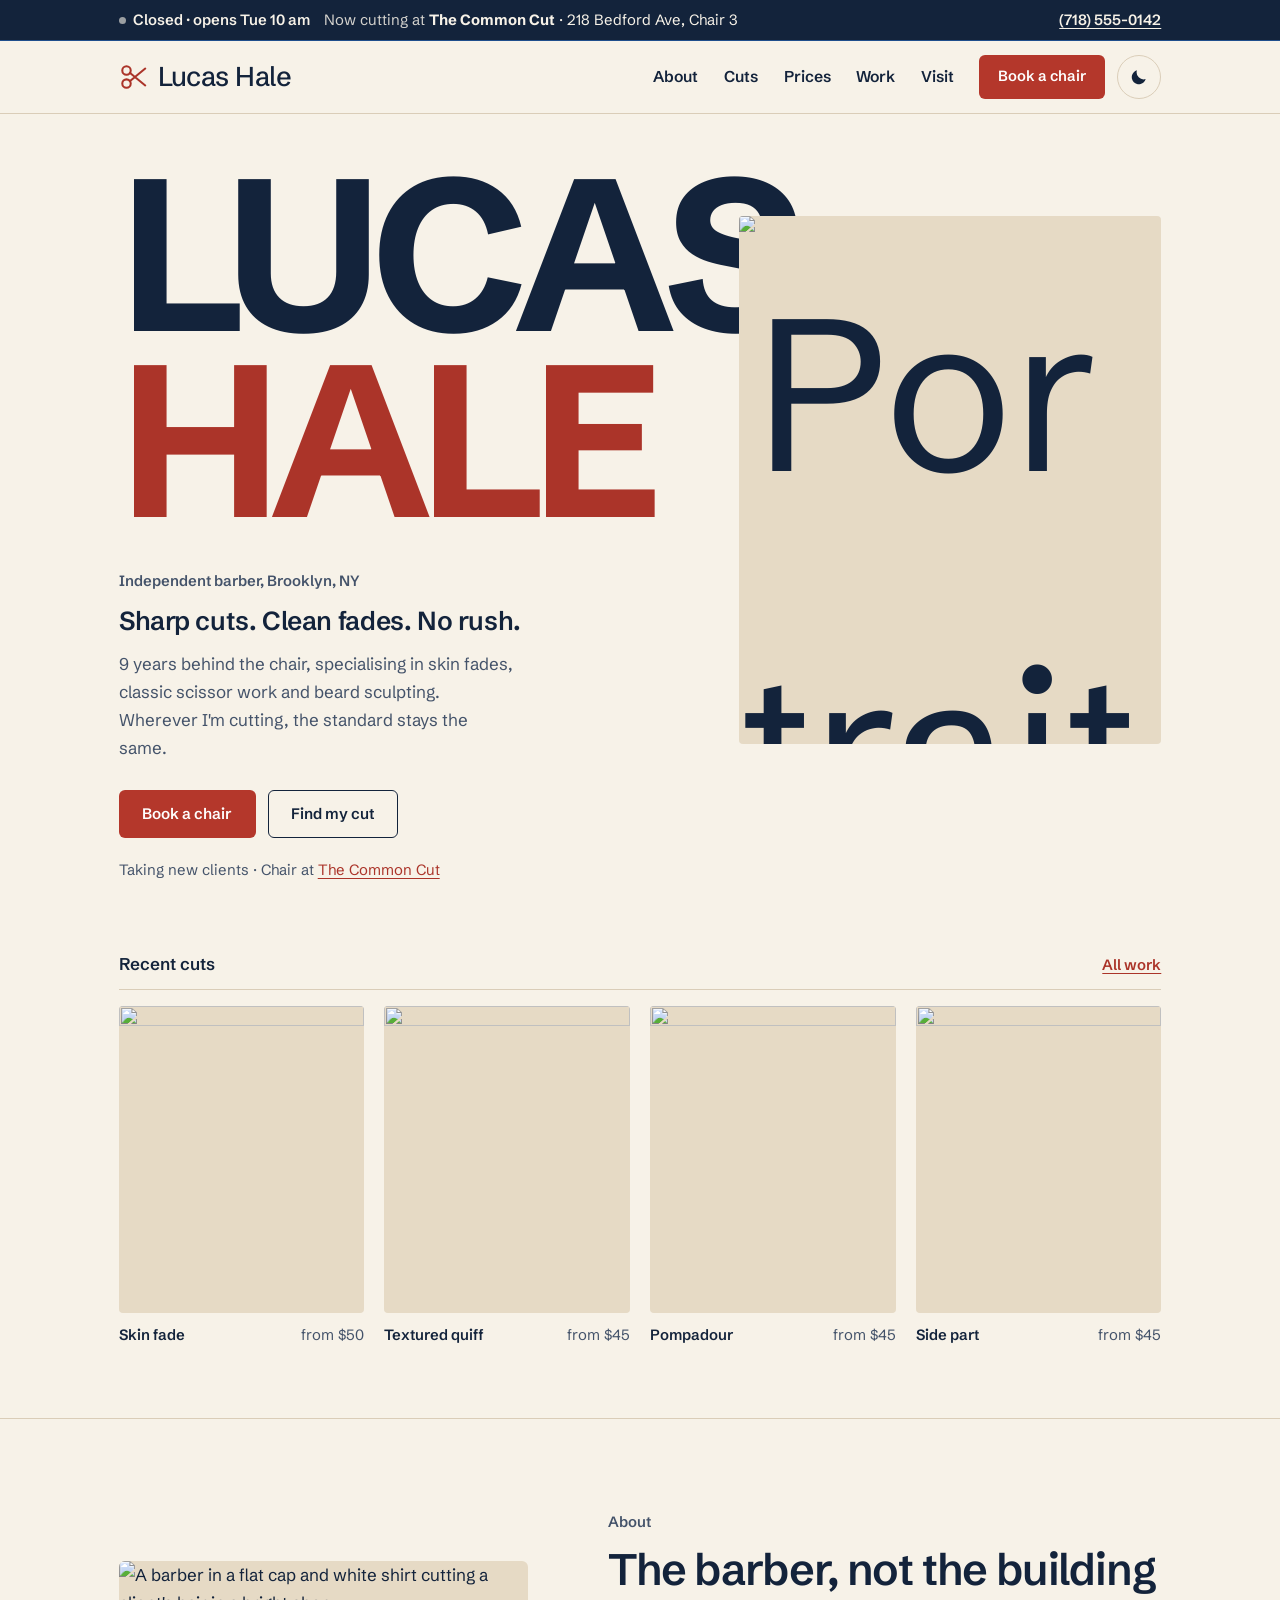
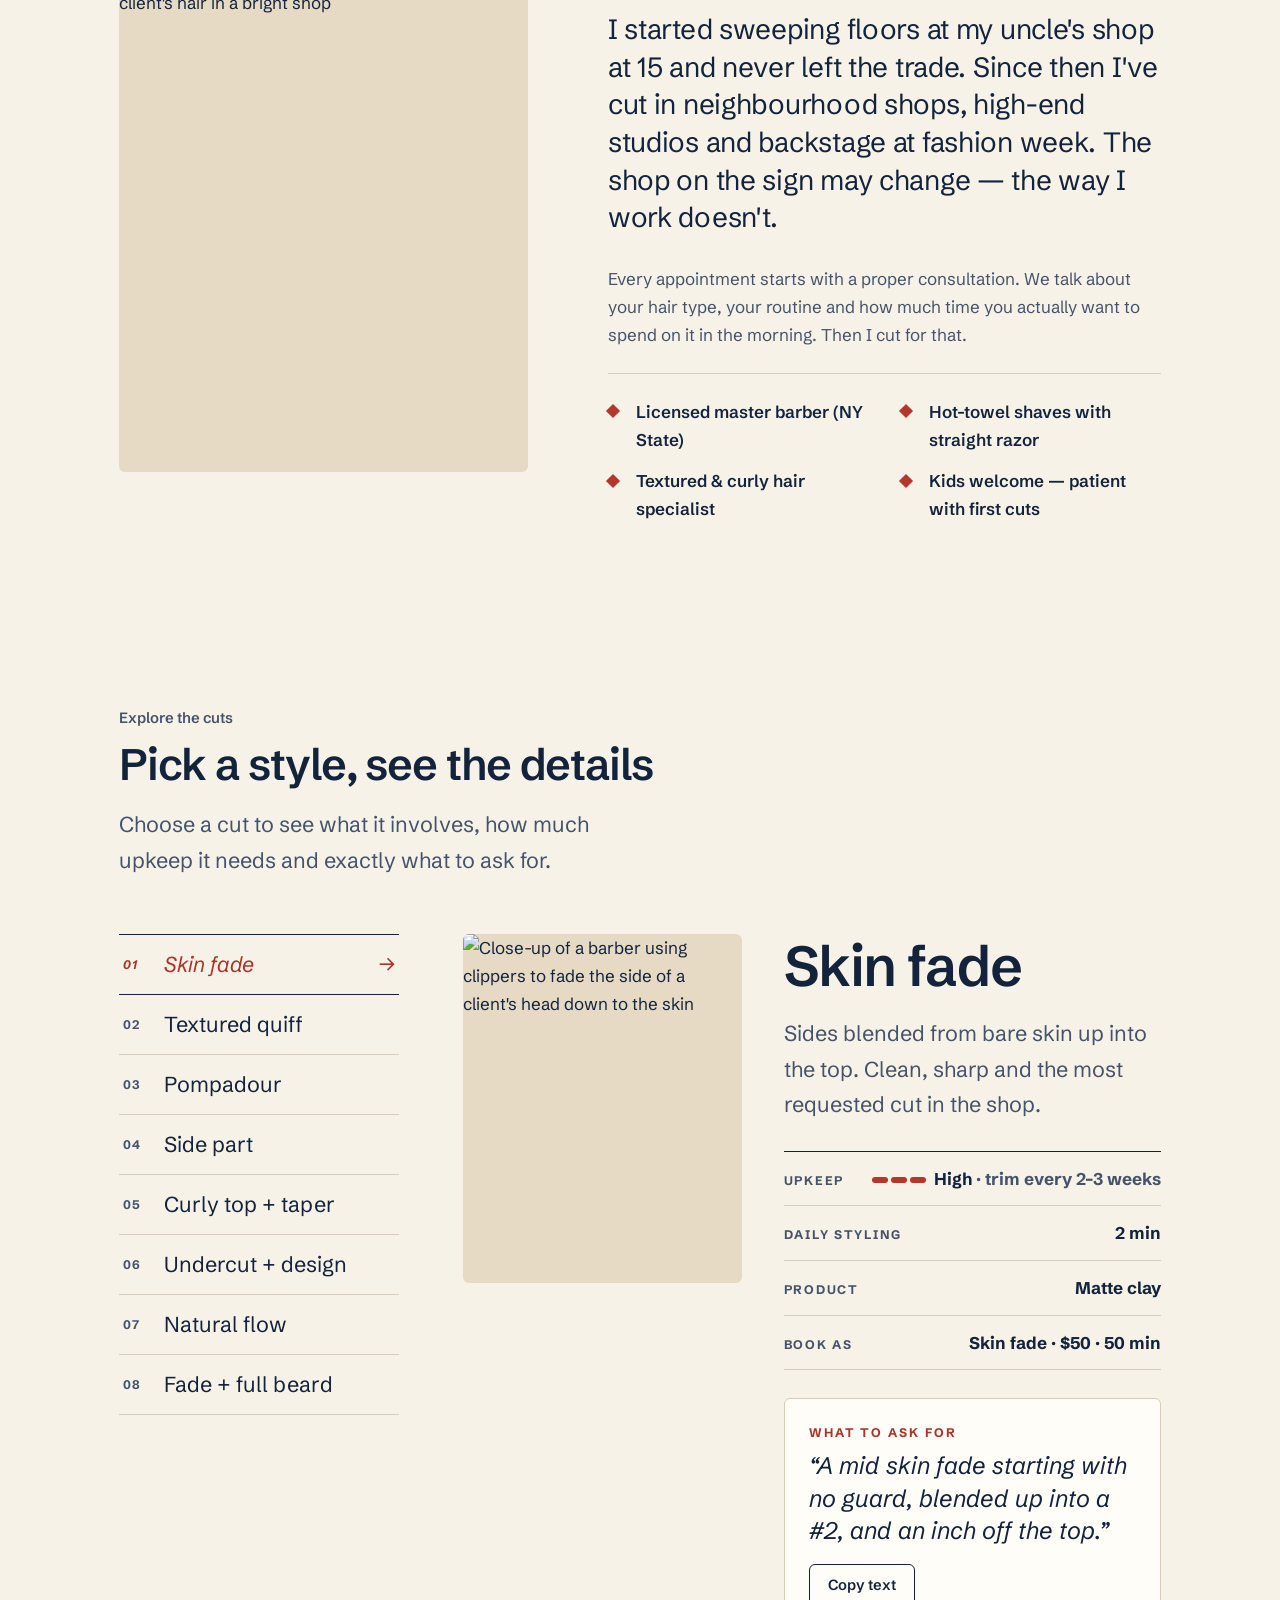
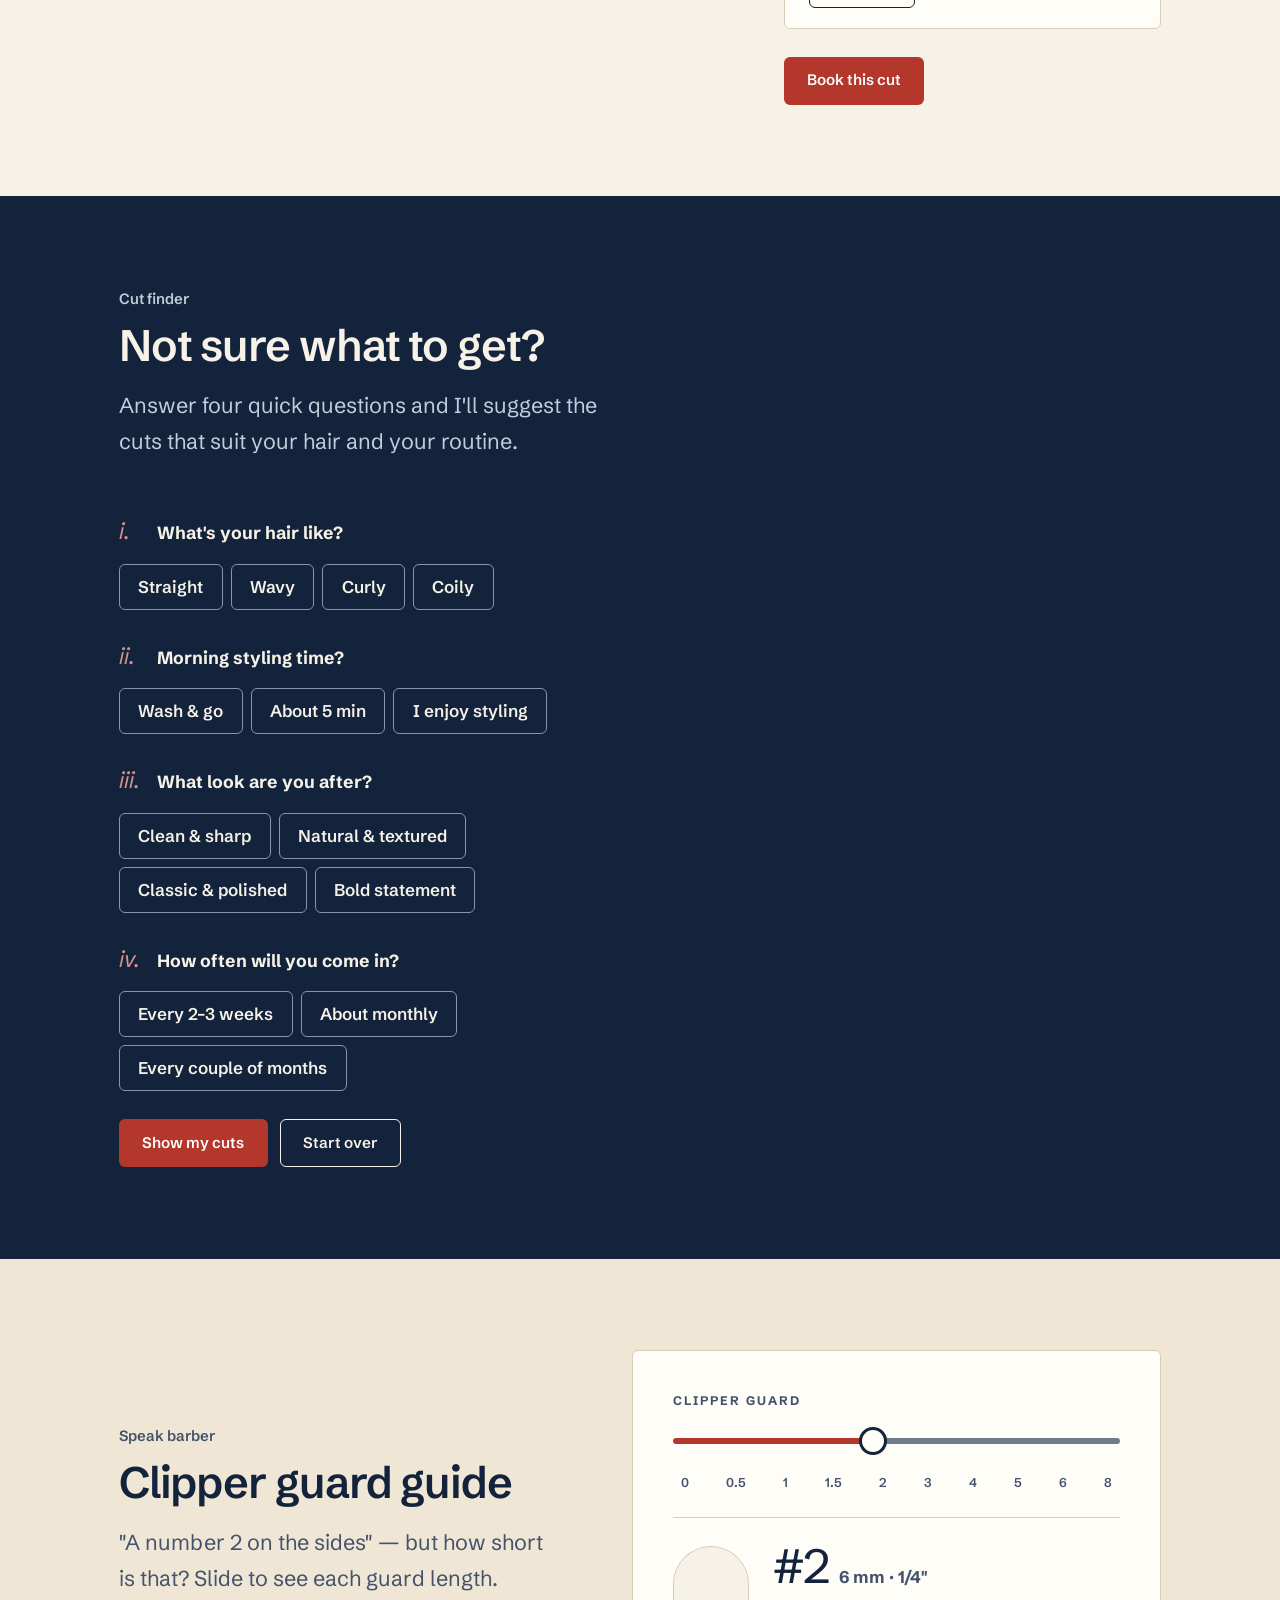
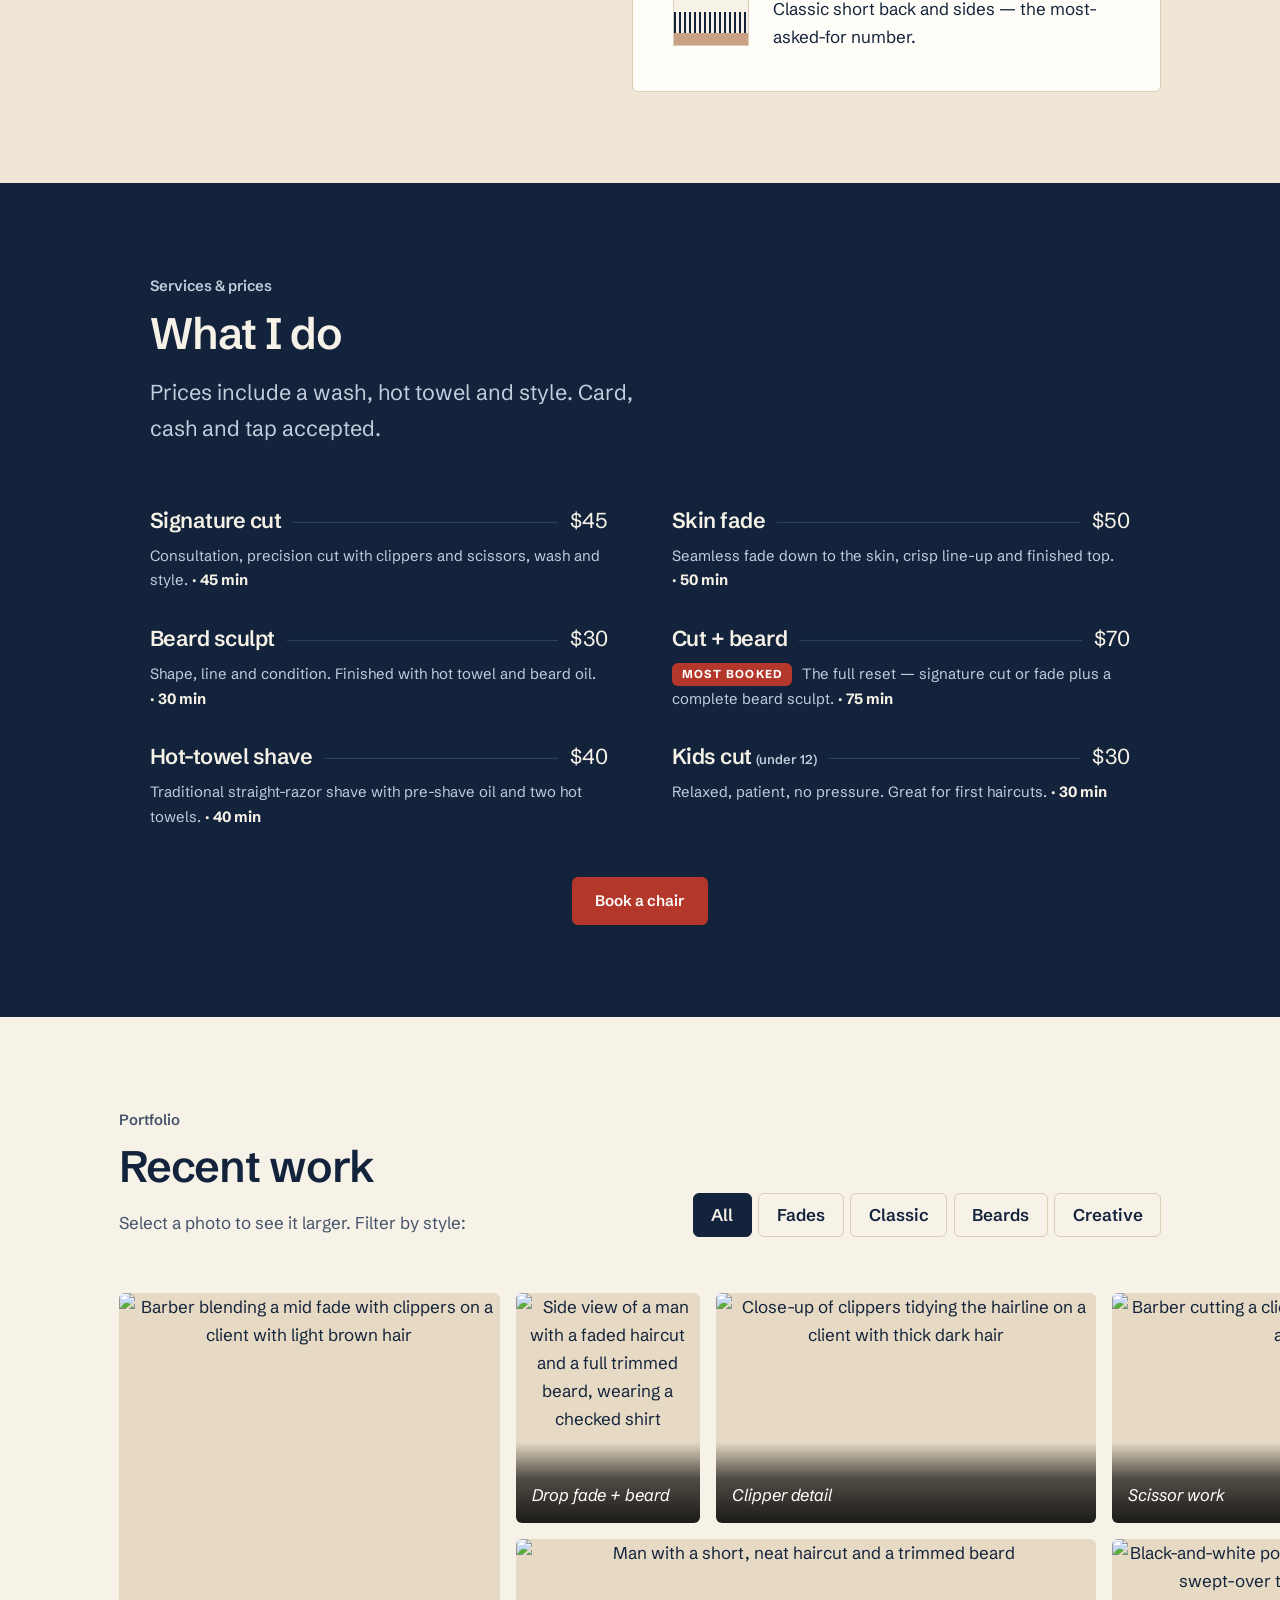
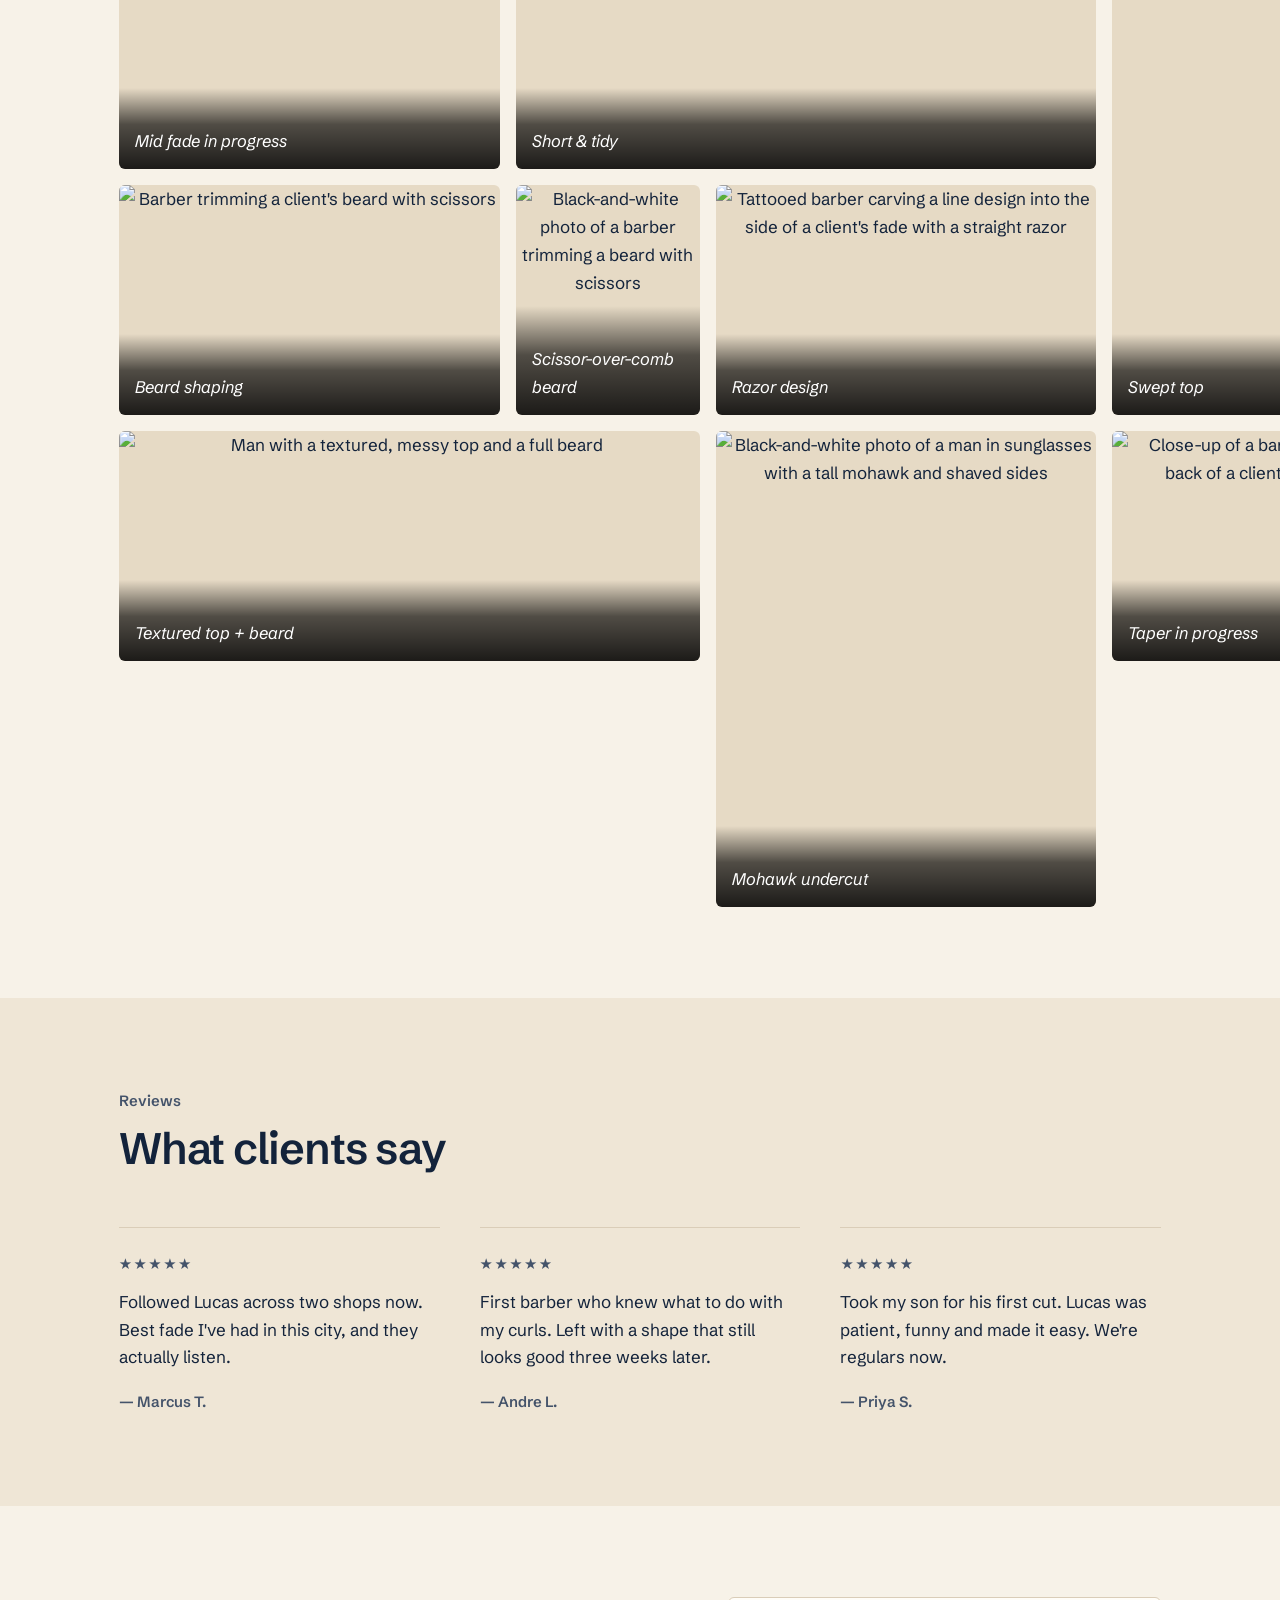
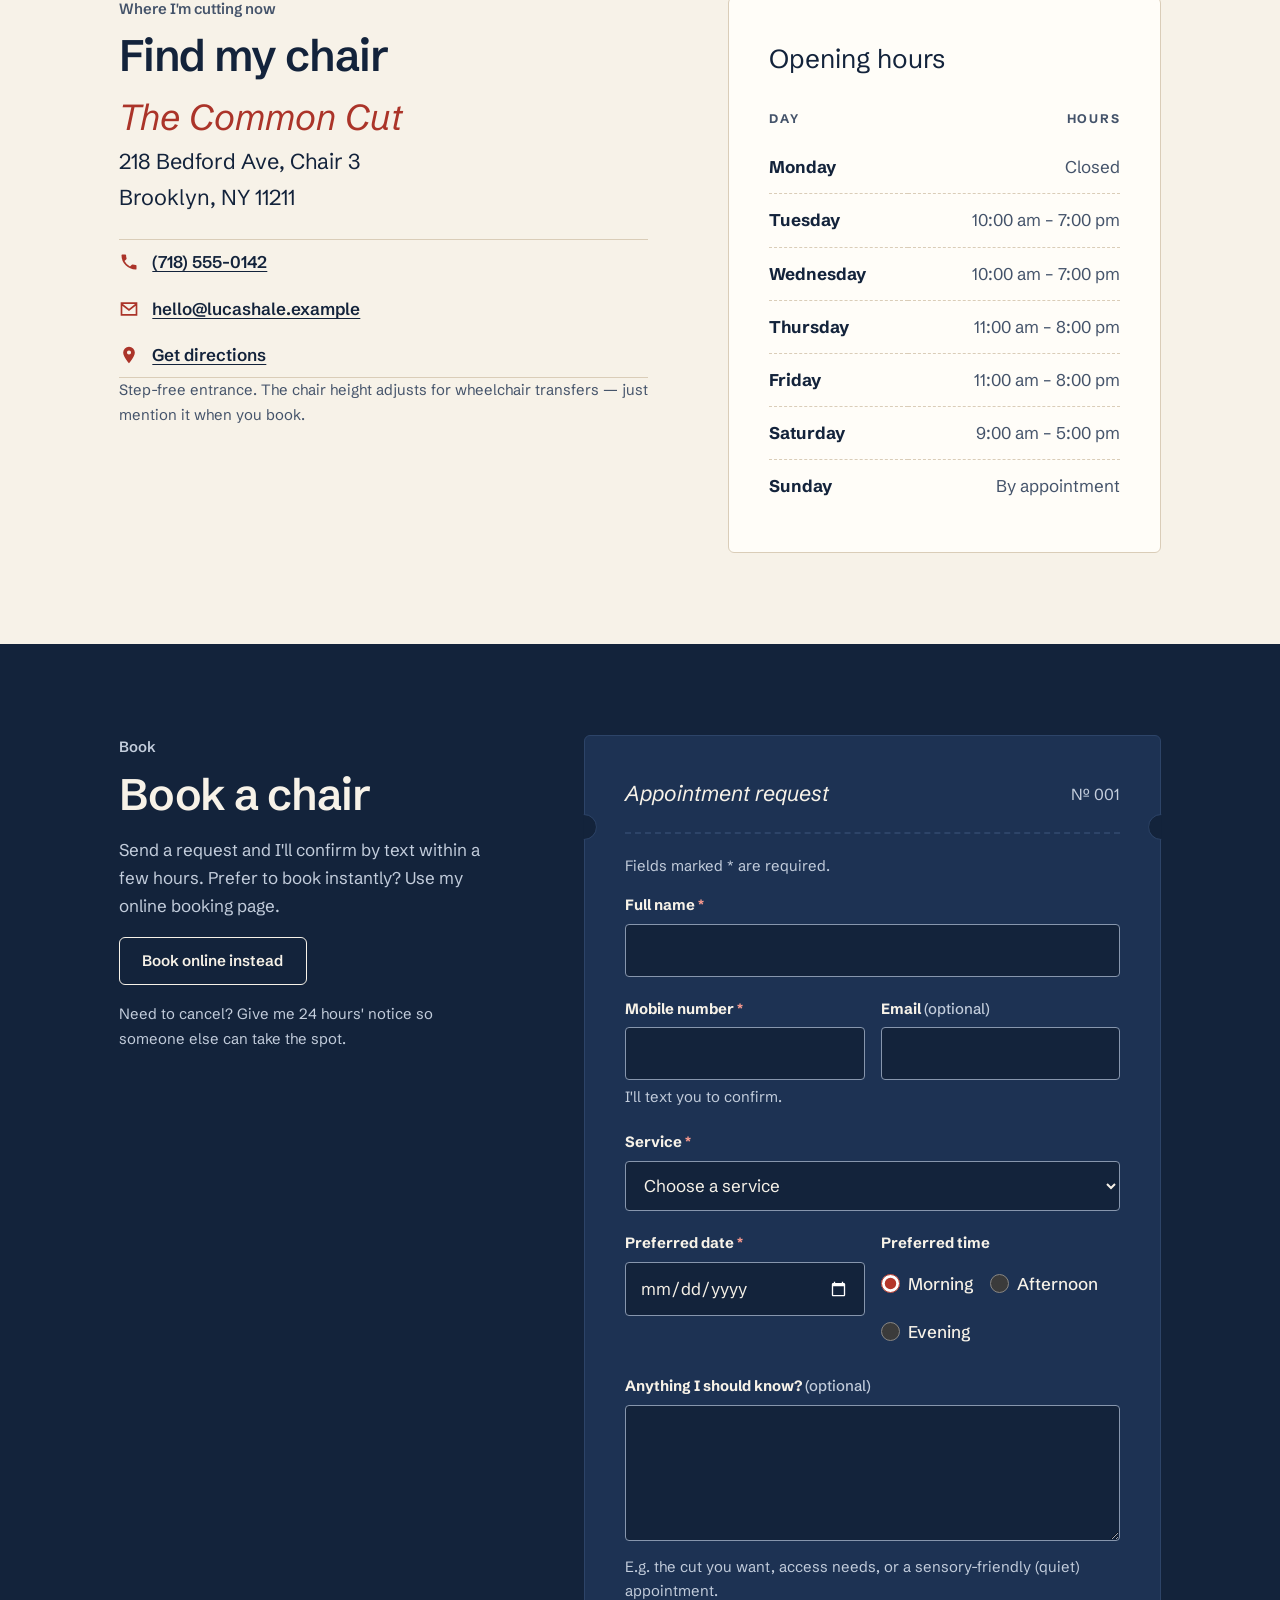
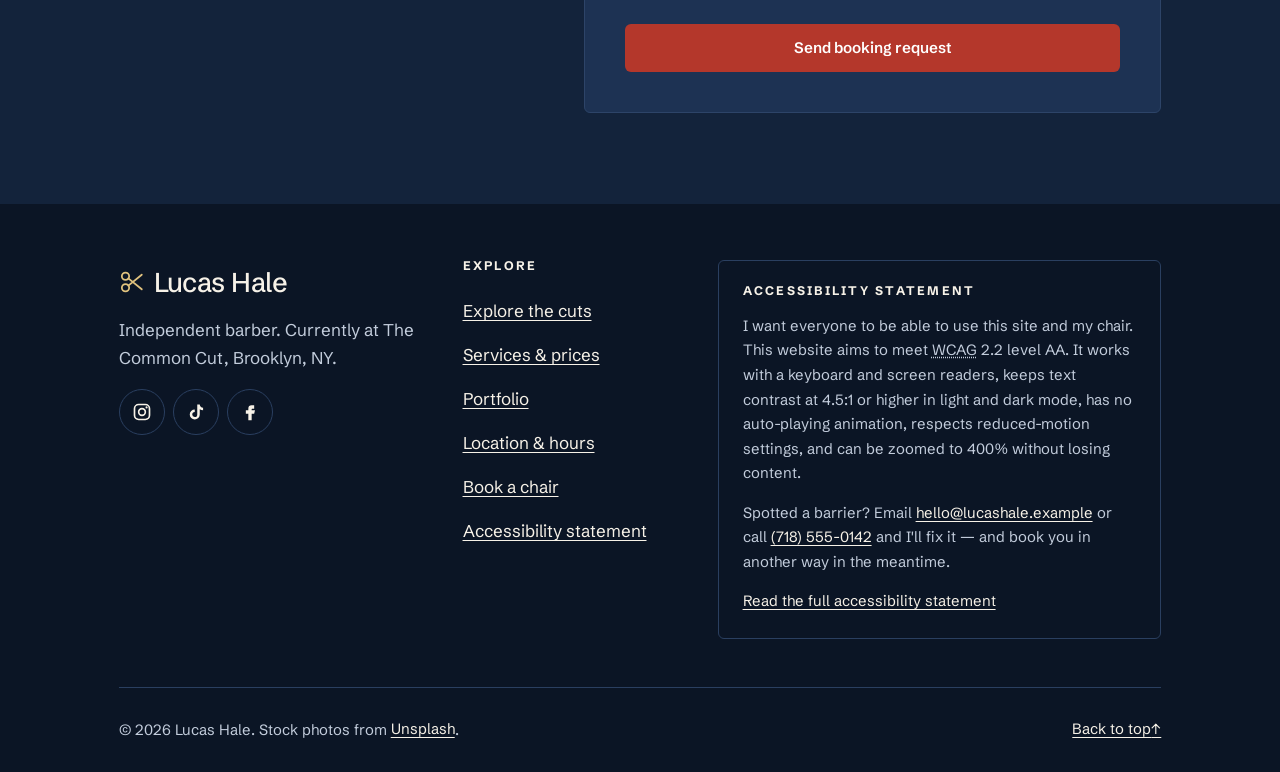
==== commit 9eadbc4a: "Poster-style hero: huge name with the portrait laid over it The first and last name are set very lar" ====
--- a/index.html
+++ b/index.html
@@ -70,21 +70,25 @@
 
     <!-- ===================== HERO ===================== -->
     <section class="hero" aria-labelledby="hero-title">
-      <div class="container hero-grid">
-        <div class="hero-copy">
-          <p class="eyebrow"><span data-bind="barber.title">Independent barber</span>, <span data-bind="barber.city">Brooklyn, NY</span></p>
-          <h1 id="hero-title"><span data-bind="barber.firstName">Lucas</span> <span data-bind="barber.lastName">Hale</span></h1>
-          <p class="hero-motto" data-render="headline">Sharp cuts. Clean fades. No rush.</p>
-          <p class="lead"><span data-bind="hero.intro"></span></p>
-          <div class="hero-actions">
-            <a class="btn btn-primary" href="#book">Book a chair</a>
-            <a class="btn btn-ghost" href="#cuts">See the cuts</a>
-          </div>
-          <p class="hero-note"><span data-bind="hero.available">Taking new clients</span> · Chair at <a href="#find-me" data-bind="shop.name">The Common Cut</a></p>
-        </div>
-        <figure class="hero-photo">
-          <img data-render="hero-image" alt="" width="800" height="1000" fetchpriority="high">
-        </figure>
+      <div class="container">
+        <div class="poster">
+          <h1 id="hero-title" class="sr-only"><span data-bind="barber.firstName">Lucas</span> <span data-bind="barber.lastName">Hale</span>, barber</h1>
+          <p class="poster-name poster-first" aria-hidden="true" data-bind="barber.firstName">Lucas</p>
+          <p class="poster-name poster-last" aria-hidden="true" data-bind="barber.lastName">Hale</p>
+          <figure class="poster-photo">
+            <img data-render="hero-image" alt="" width="800" height="1000" fetchpriority="high">
+          </figure>
+          <div class="poster-copy">
+            <p class="eyebrow"><span data-bind="barber.title">Independent barber</span>, <span data-bind="barber.city">Brooklyn, NY</span></p>
+            <p class="hero-motto" data-render="headline">Sharp cuts. Clean fades. No rush.</p>
+            <p class="lead"><span data-bind="hero.intro"></span></p>
+            <div class="hero-actions">
+              <a class="btn btn-primary" href="#book">Book a chair</a>
+              <a class="btn btn-ghost" href="#cuts">See the cuts</a>
+            </div>
+            <p class="hero-note"><span data-bind="hero.available">Taking new clients</span> · Chair at <a href="#find-me" data-bind="shop.name">The Common Cut</a></p>
+          </div>
+        </div>
       </div>
 
       <div class="container hero-work">
--- a/css/styles.css
+++ b/css/styles.css
@@ -426,21 +426,48 @@
   .js .nav-menu .btn { margin: 0 0.25rem 0 0.75rem; width: auto; }
 }
 
-/* ---------- Hero: name and intro beside one portrait, recent cuts below ---------- */
-.hero { padding: clamp(2.5rem, 1.5rem + 3vw, 4.5rem) 0 clamp(3rem, 2rem + 3vw, 5rem); border-bottom: 1px solid var(--border); }
-.hero-grid { display: grid; gap: clamp(2rem, 1rem + 3vw, 4rem); align-items: center; }
-.hero h1 { margin: 0 0 1rem; }
-.hero-motto { margin: 0 0 1rem; font-size: var(--fs-h3); font-weight: 500; line-height: 1.3; letter-spacing: -0.01em; }
-.hero-copy .lead { margin: 0; max-width: 44ch; }
-.hero-actions { display: flex; flex-wrap: wrap; gap: 0.75rem; margin-top: 2rem; }
-.hero-note { margin: 1.5rem 0 0; color: var(--muted); font-size: var(--fs-sm); }
-.hero-photo { margin: 0; }
-.hero-photo img { width: 100%; aspect-ratio: 4 / 5; object-fit: cover; object-position: 50% 30%; border-radius: var(--radius); background: var(--bg-deep); }
-@media (min-width: 860px) {
-  .hero-grid { grid-template-columns: 1.15fr 0.85fr; }
+/* ---------- Hero: poster ----------
+   The name is set huge across the page; the portrait sits over the first name
+   and under the last name, like a print poster. The real heading is the
+   screen-reader-only h1; the big letters are decoration. */
+.hero { padding: clamp(2rem, 1rem + 3vw, 4rem) 0 clamp(3rem, 2rem + 3vw, 5rem); border-bottom: 1px solid var(--border); overflow: hidden; }
+.poster {
+  --name-size: min(19vw, 13.5rem); /* main.js shrinks this for long names */
+  display: grid;
+  grid-template-columns: repeat(12, minmax(0, 1fr));
+  column-gap: clamp(0.75rem, 0.5rem + 1vw, 1.5rem);
+}
+.poster-name {
+  margin: 0;
+  font-family: var(--font-display);
+  font-size: var(--name-size);
+  font-weight: 700;
+  line-height: 0.8;
+  letter-spacing: -0.05em;
+  text-transform: uppercase;
+  white-space: nowrap;
+  user-select: none;
+}
+.poster-first { grid-column: 1 / -1; grid-row: 1; z-index: 0; color: var(--text); }
+.poster-last { grid-column: 1 / -1; grid-row: 2; z-index: 0; margin-top: 0.06em; color: var(--accent-text); }
+.poster-photo { grid-column: 8 / -1; grid-row: 1 / 4; z-index: 1; margin: 0.22em 0 0; font-size: var(--name-size); }
+.poster-photo img { width: 100%; aspect-ratio: 4 / 5; object-fit: cover; object-position: 50% 30%; border-radius: var(--radius-sm); background: var(--bg-deep); }
+.poster-copy { grid-column: 1 / 6; grid-row: 3; z-index: 2; padding-top: clamp(1.5rem, 1rem + 2vw, 2.75rem); }
+.hero-motto { margin: 0 0 0.75rem; font-size: var(--fs-h3); font-weight: 600; line-height: 1.25; letter-spacing: -0.015em; }
+.poster-copy .lead { margin: 0; max-width: 40ch; font-size: var(--fs-base); }
+.hero-actions { display: flex; flex-wrap: wrap; gap: 0.75rem; margin-top: 1.75rem; }
+.hero-note { margin: 1.25rem 0 0; color: var(--muted); font-size: var(--fs-sm); }
+
+/* Phones and small tablets: name stacked, photo under it with the last name overlapping its top */
+@media (max-width: 859px) {
+  .poster { --name-size: 25vw; }
+  .poster-last { grid-column: 1 / -1; z-index: 2; text-align: right; }
+  .poster-photo { grid-column: 2 / -1; grid-row: 3; margin: -0.3em 0 0; }
+  .poster-copy { grid-column: 1 / -1; grid-row: 4; }
 }
 
 /* Recent cuts: four, in a tidy row */
+
 .hero-work { margin-top: clamp(3rem, 2rem + 3vw, 4.5rem); }
 .hero-work-head { display: flex; align-items: baseline; justify-content: space-between; gap: 1rem; margin-bottom: 1rem; padding-bottom: 0.75rem; border-bottom: 1px solid var(--border); }
 .hero-work-title { margin: 0; font-size: var(--fs-base); font-family: var(--font-body); font-weight: 600; letter-spacing: 0; text-transform: none; }
